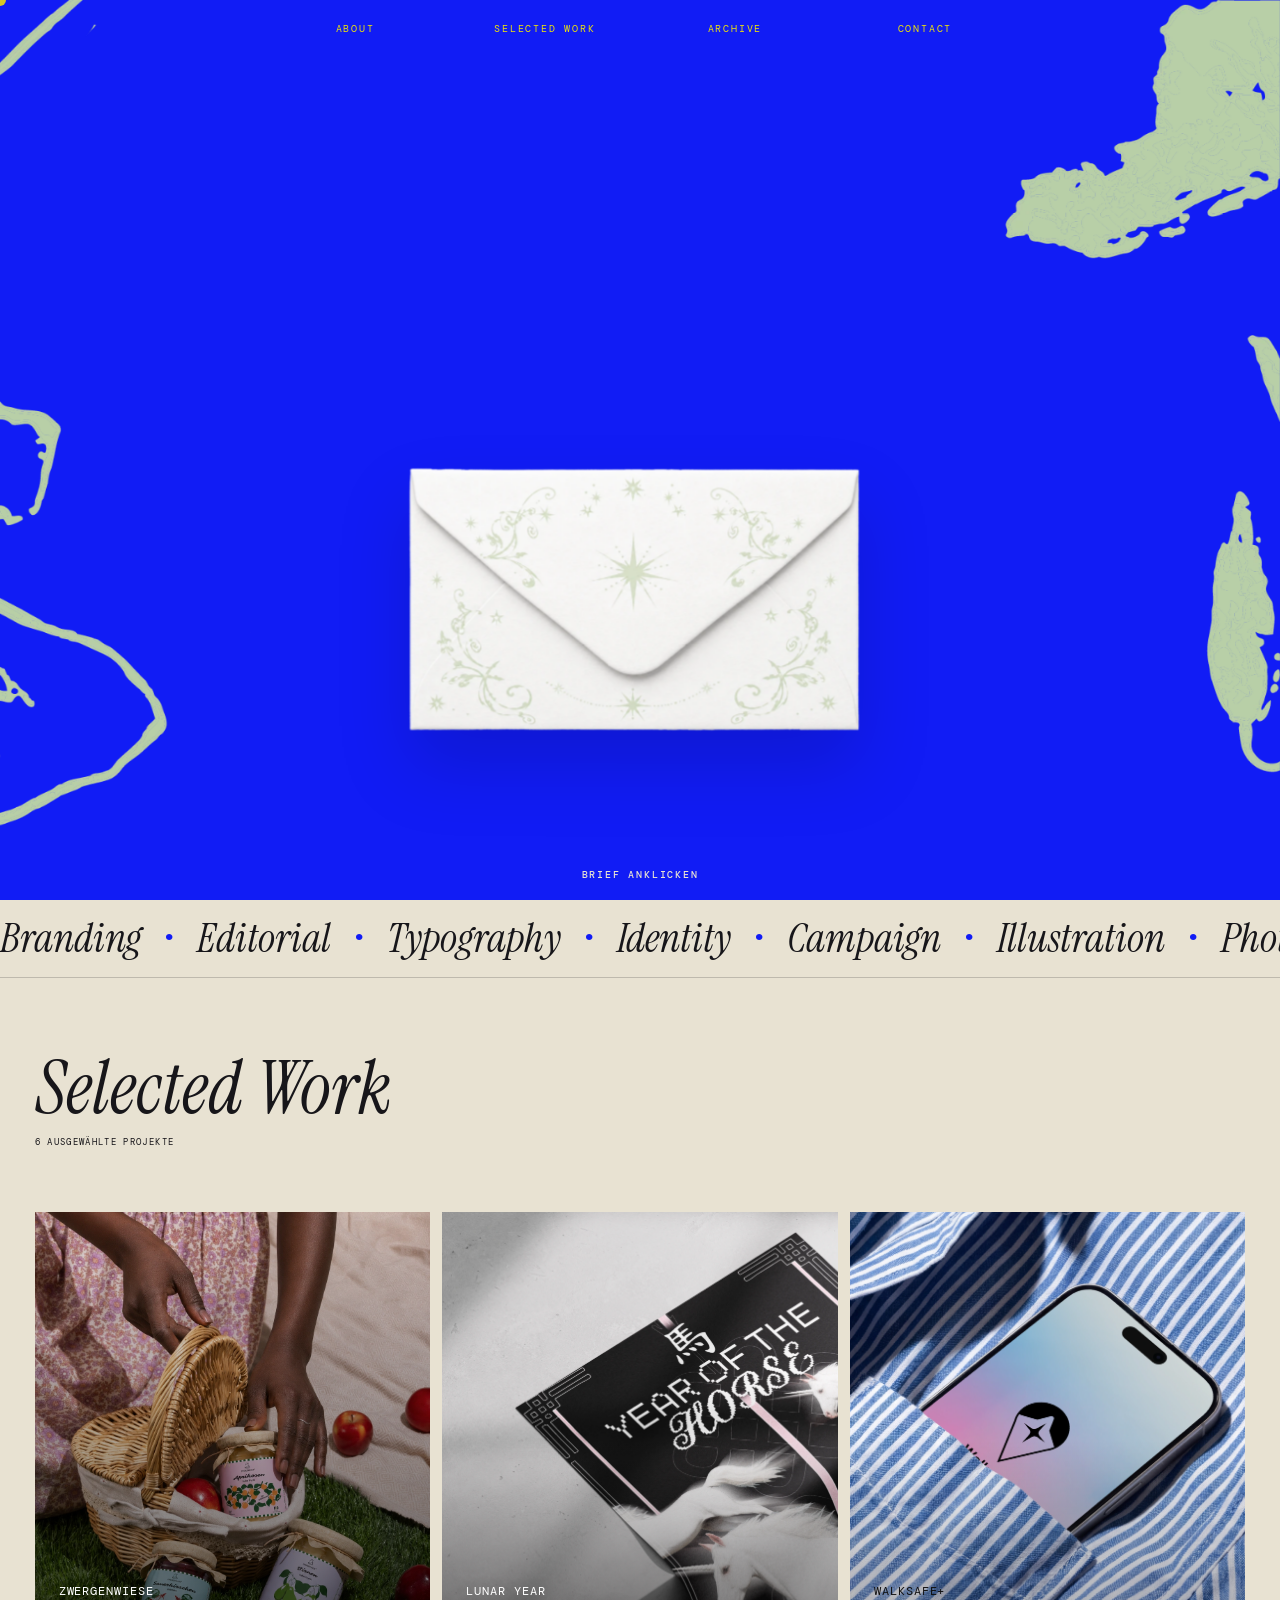
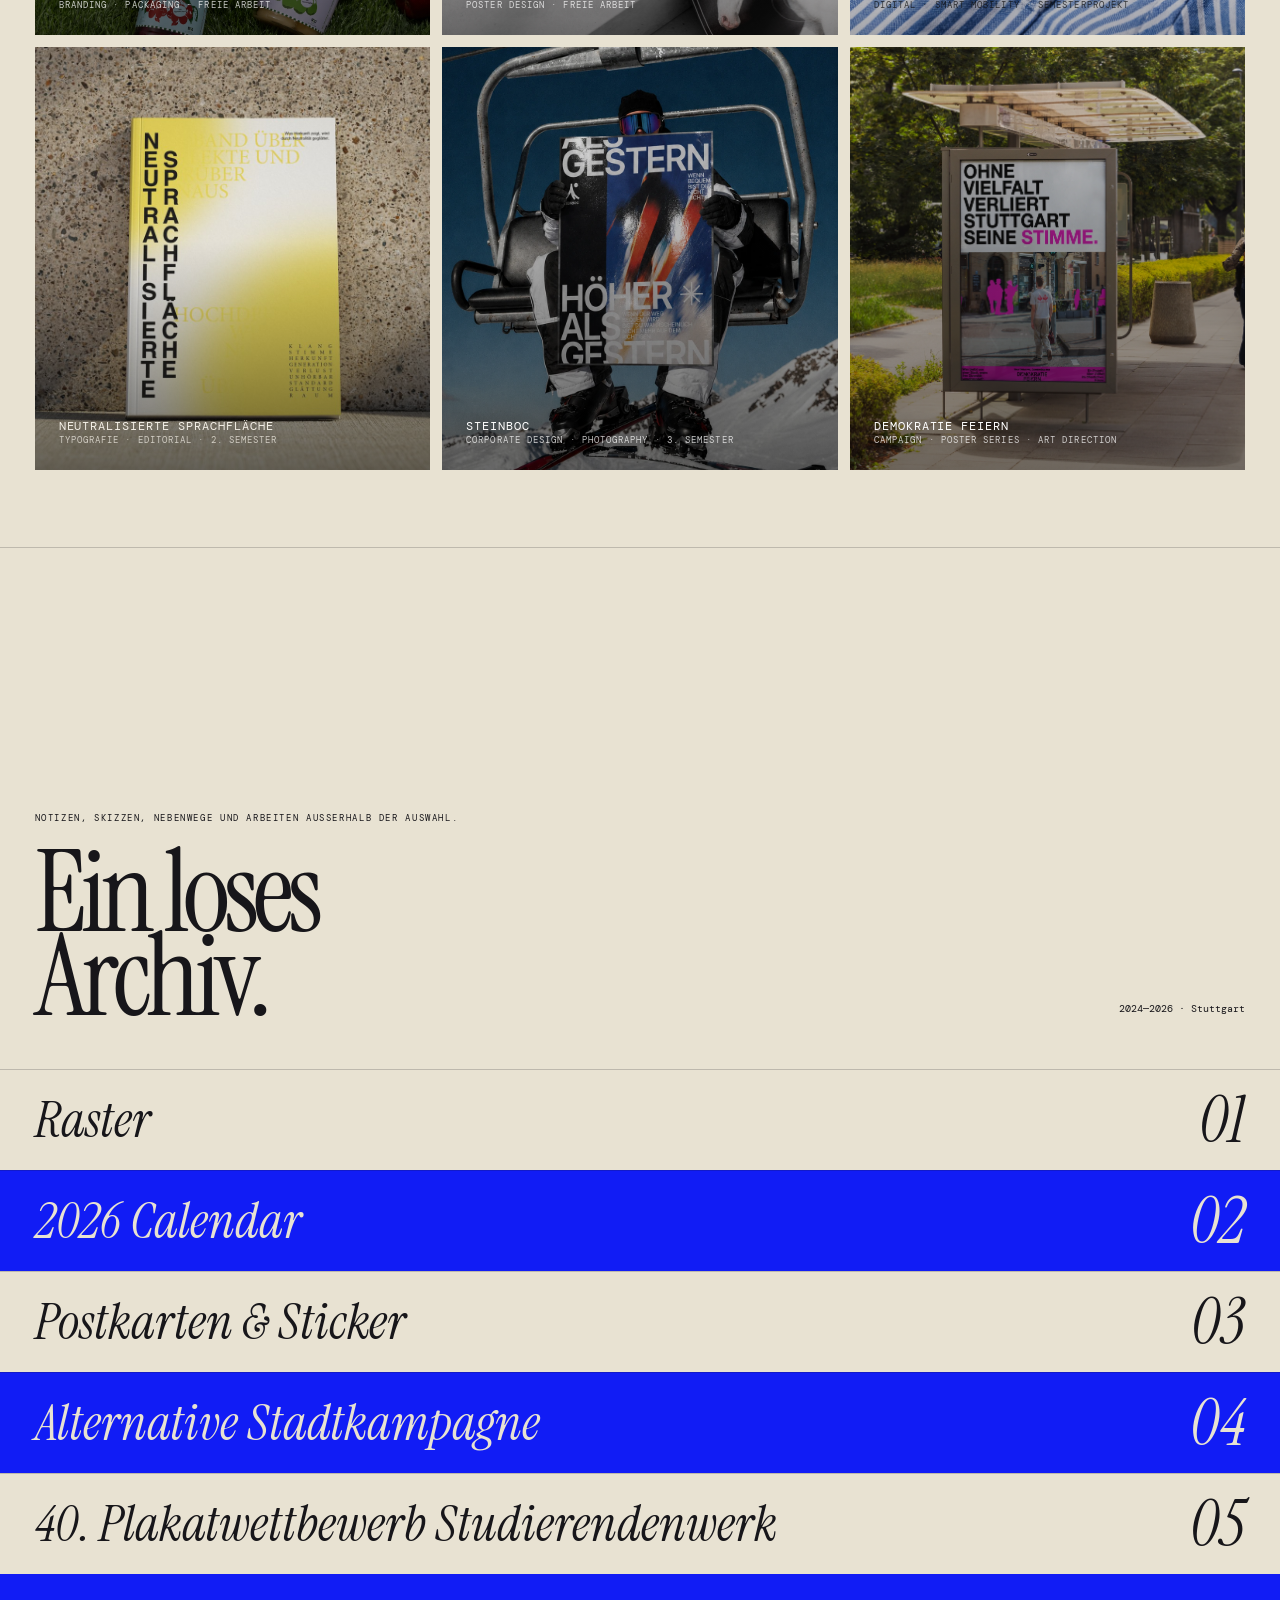
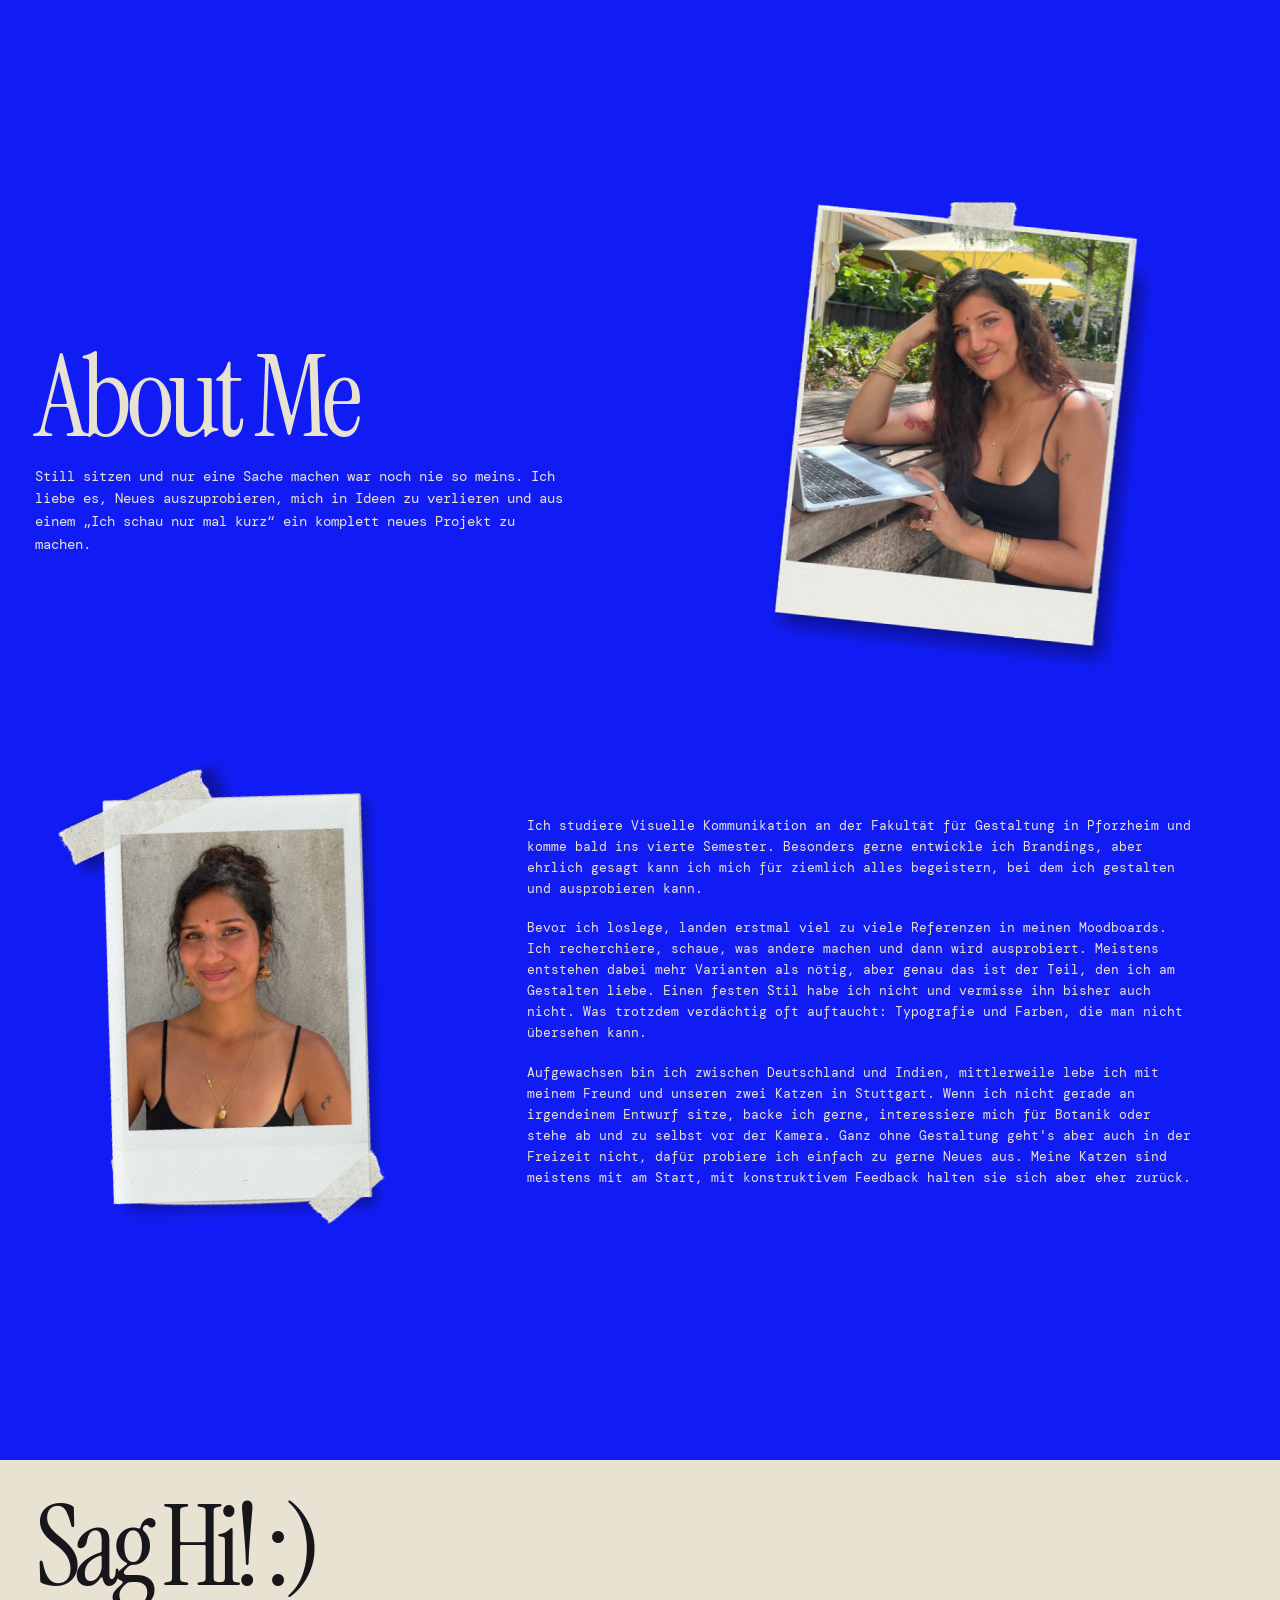
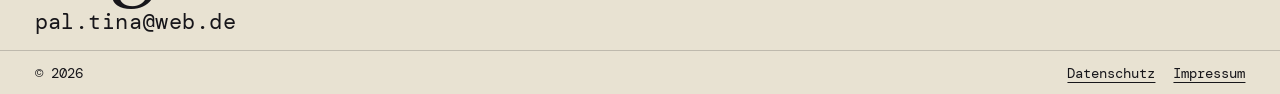
==== index.html @ fc495f3a "Fix mobile hero layout" ====
<!DOCTYPE html>
<html lang="de">
<head>
  <meta charset="utf-8" />
  <meta name="viewport" content="width=device-width, initial-scale=1" />
  <title>Tanvi Tanvi Pal — Portfolio</title>
  <meta name="description" content="Portfolio von Tanvi Tanvi Pal — Visuelle Kommunikation, Branding, Illustration und Fotografie." />
  <link rel="preconnect" href="https://fonts.googleapis.com" />
  <link rel="preconnect" href="https://fonts.gstatic.com" crossorigin />
  <link href="https://fonts.googleapis.com/css2?family=DM+Mono:wght@300;400;500&family=Instrument+Serif:ital@0;1&display=swap" rel="stylesheet" />
  <link rel="stylesheet" href="styles.css?v=mobile-hero-correction-20260820" />
</head>
<body>
  <div class="cursor-dot" aria-hidden="true"></div>

  <header class="site-header">
    <nav aria-label="Hauptnavigation">
      <a href="#about">About</a>
      <a href="#selected">Selected Work</a>
      <a href="#archive">Archive</a>
      <a href="#contact">Contact</a>
    </nav>
  </header>

  <main id="top">
    <section class="hero blue-section envelope-hero">

      <img
        class="hero-flower-frame"
        src="assets/flowers/flower-frame.webp"
        alt=""
        aria-hidden="true"
        draggable="false"
      />

      <button
        class="mail-scene"
        id="mailScene"
        type="button"
        aria-label="Brief öffnen"
        aria-expanded="false"
      >
        <span class="mail-object">
          <span class="closed-state" aria-hidden="true">
            <img
              class="mail-closed"
              src="assets/envelope/frame-01-closed.webp"
              alt=""
              draggable="false"
            />
          </span>

          <span class="open-state">
            <img
              class="mail-open-back"
              src="assets/envelope/frame-02-open-flap.webp"
              alt=""
              aria-hidden="true"
              draggable="false"
            />
            <img
              class="mail-letter"
              src="assets/envelope/frame-04-letter.webp"
              alt="Zettel mit Foto und handgeschriebenem Text: Hi! Ich bin Tina"
              draggable="false"
            />
            <img
              class="mail-open-front"
              src="assets/envelope/frame-03-open-pocket.webp"
              alt=""
              aria-hidden="true"
              draggable="false"
            />
          </span>
        </span>
      </button>

      <div class="hero-reveal" id="heroReveal" aria-hidden="true">
        <p class="hero-description">
          Kommunikationsdesignerin mit einer Schwäche für gute Ideen und schlechte Wortspiele. Zuhause in Branding, digitalen Projekten und allem dazwischen.
        </p>
        <p class="hero-scroll">Scroll down</p>
      </div>

      <p class="envelope-hint" id="envelopeHint">Brief anklicken</p>
    </section>

    <section class="discipline-strip beige-section" aria-label="Disziplinen">
      <div class="marquee">
        <div class="marquee-track">
          <div class="marquee-group" aria-hidden="false">
            <span>Branding</span><i>•</i><span>Editorial</span><i>•</i><span>Typography</span><i>•</i><span>Identity</span><i>•</i><span>Campaign</span><i>•</i><span>Illustration</span><i>•</i><span>Photography</span><i>•</i><span>Print</span><i>•</i><span>Visual Communication</span><i>•</i>
          </div>
          <div class="marquee-group" aria-hidden="true">
            <span>Branding</span><i>•</i><span>Editorial</span><i>•</i><span>Typography</span><i>•</i><span>Identity</span><i>•</i><span>Campaign</span><i>•</i><span>Illustration</span><i>•</i><span>Photography</span><i>•</i><span>Print</span><i>•</i><span>Visual Communication</span><i>•</i>
          </div>
        </div>
      </div>
    </section>

    <section id="selected" class="selected-grid beige-section section-pad">
      <div class="section-heading-row">
        <h2>Selected Work</h2>
        <span>6 ausgewählte Projekte</span>
      </div>

      <div class="work-cards">
        <article class="work-card work-card-image zwergenwiese-card" data-project="Zwergenwiese" data-project-id="zwergenwiese" data-category="branding" tabindex="0" role="button" aria-label="Projekt Zwergenwiese öffnen">
          <img src="assets/projects/zwergenwiese/picnic.webp" alt="Zwergenwiese Gläser beim Picknick" />
          <span class="work-card-overlay" aria-hidden="true"></span>
          <span class="card-no">01</span><span class="card-name">Zwergenwiese</span><span class="card-type">Branding · Packaging · Freie Arbeit</span>
        </article>
        <article class="work-card work-card-image lunar-card" data-project="Lunar Year" data-project-id="lunar-year" data-category="editorial" tabindex="0" role="button" aria-label="Projekt Lunar Year öffnen">
          <img src="assets/projects/lunar-year/hero-horse-mockup.webp" alt="Schräg liegendes Year of the Horse Poster auf Beton" />
          <span class="work-card-overlay" aria-hidden="true"></span>
          <span class="card-no">02</span><span class="card-name">Lunar Year</span><span class="card-type">Poster Design · Freie Arbeit</span>
        </article>
        <article class="work-card work-card-image walksafe-card" data-project="Walksafe+" data-project-id="walksafe" data-category="digital" tabindex="0" role="button" aria-label="Projekt Walksafe+ öffnen">
          <img src="assets/projects/walksafe/hero-pocket.webp" alt="Walksafe+ App Mockup" />
          <span class="work-card-overlay" aria-hidden="true"></span>
          <span class="card-no">03</span><span class="card-name">Walksafe+</span><span class="card-type">Digital · Smart Mobility · Semesterprojekt</span>
        </article>
        <article class="work-card work-card-image neutral-card" data-project="Neutralisierte Sprachfläche" data-project-id="neutral-sprache" data-category="editorial" tabindex="0" role="button" aria-label="Projekt Neutralisierte Sprachfläche öffnen">
          <img src="assets/projects/neutral-sprache/cover-card.jpg" alt="Buchcover Neutralisierte Sprachfläche auf Beton" />
          <span class="work-card-overlay" aria-hidden="true"></span>
          <span class="card-no">04</span><span class="card-name">Neutralisierte Sprachfläche</span><span class="card-type">Typografie · Editorial · 2. Semester</span>
        </article>
        <article class="work-card work-card-image steinboc-card" data-project="Steinboc" data-project-id="steinboc" data-category="branding" tabindex="0" role="button" aria-label="Projekt Steinboc öffnen">
          <img src="assets/projects/steinboc/hero.webp" alt="Steinboc Poster-Mockup auf einem Skilift" />
          <span class="work-card-overlay" aria-hidden="true"></span>
          <span class="card-no">05</span><span class="card-name">Steinboc</span><span class="card-type">Corporate Design · Photography · 3. Semester</span>
        </article>
        <article class="work-card work-card-image democracy-card" data-project="Demokratie feiern" data-project-id="demokratie-feiern" data-category="campaign" tabindex="0" role="button" aria-label="Projekt Demokratie feiern öffnen">
          <img src="assets/projects/demokratie-feiern/card-preview.webp" alt="City-Light-Plakat der Demokratie-feiern-Kampagne in Stuttgart" />
          <span class="work-card-overlay" aria-hidden="true"></span>
          <span class="card-no">06</span><span class="card-name">Demokratie feiern</span><span class="card-type">Campaign · Poster Series · Art Direction</span>
        </article>
      </div>
    </section>

    <section id="archive" class="selected-list beige-section" aria-label="Archiv">
      <div class="selected-intro section-pad">
        <div>
          <p class="eyebrow">Notizen, Skizzen, Nebenwege und Arbeiten außerhalb der Auswahl.</p>
          <h2>Ein loses<br />Archiv.</h2>
        </div>
        <div class="selected-meta">2024—2026 · Stuttgart</div>
      </div>
      <div class="project-row raster-row" data-index="01" data-project="Raster" data-project-id="raster" tabindex="0" role="button" aria-label="Projekt Raster öffnen"><div class="project-title">Raster</div><div class="project-index">01</div></div>
      <div class="project-row calendar-row inverted" data-index="02" data-project="2026 Calendar" data-project-id="calendar" tabindex="0" role="button" aria-label="Projekt 2026 Calendar öffnen"><div class="project-title">2026 Calendar</div><div class="project-index">02</div></div>
      <div class="project-row" data-index="03" data-project="Postkarten &amp; Sticker" data-project-id="postkarten-sticker" tabindex="0" role="button" aria-label="Projekt Postkarten und Sticker öffnen"><div class="project-title">Postkarten &amp; Sticker</div><div class="project-index">03</div></div>
      <div class="project-row inverted" data-index="04" data-project="Alternative Stadtkampagne" data-project-id="stadt-kampagne" tabindex="0" role="button" aria-label="Projekt Alternative Stadtkampagne öffnen"><div class="project-title">Alternative Stadtkampagne</div><div class="project-index">04</div></div>
      <div class="project-row" data-index="05" data-project="40. Plakatwettbewerb Studierendenwerk" data-project-id="studierendenwerk" tabindex="0" role="button" aria-label="Projekt 40. Plakatwettbewerb Studierendenwerk öffnen"><div class="project-title">40. Plakatwettbewerb Studierendenwerk</div><div class="project-index">05</div></div>
    </section>

    <section id="about" class="about about-snapshot blue-section">
      <div class="about-snapshot-grid section-pad">
        <div class="about-heading-copy">
          <h2>About Me</h2>
          <p class="about-intro-text">Still sitzen und nur eine Sache machen war noch nie so meins. Ich liebe es, Neues auszuprobieren, mich in Ideen zu verlieren und aus einem „Ich schau nur mal kurz“ ein komplett neues Projekt zu machen.</p>
        </div>
        <figure class="about-photo about-photo-top"><img src="assets/about/foto.webp" alt="Tanvi sitzt mit Laptop an einem Tisch" /></figure>
        <figure class="about-photo about-photo-bottom"><img src="assets/about/about-polaroid-standing.webp" alt="Polaroid-Portrait von Tanvi" /></figure>
        <div class="about-bio">
          <p>Ich studiere Visuelle Kommunikation an der Fakultät für Gestaltung in Pforzheim und komme bald ins vierte Semester. Besonders gerne entwickle ich Brandings, aber ehrlich gesagt kann ich mich für ziemlich alles begeistern, bei dem ich gestalten und ausprobieren kann.</p>
          <p>Bevor ich loslege, landen erstmal viel zu viele Referenzen in meinen Moodboards. Ich recherchiere, schaue, was andere machen und dann wird ausprobiert. Meistens entstehen dabei mehr Varianten als nötig, aber genau das ist der Teil, den ich am Gestalten liebe. Einen festen Stil habe ich nicht und vermisse ihn bisher auch nicht. Was trotzdem verdächtig oft auftaucht: Typografie und Farben, die man nicht übersehen kann.</p>
          <p>Aufgewachsen bin ich zwischen Deutschland und Indien, mittlerweile lebe ich mit meinem Freund und unseren zwei Katzen in Stuttgart. Wenn ich nicht gerade an irgendeinem Entwurf sitze, backe ich gerne, interessiere mich für Botanik oder stehe ab und zu selbst vor der Kamera. Ganz ohne Gestaltung geht's aber auch in der Freizeit nicht, dafür probiere ich einfach zu gerne Neues aus. Meine Katzen sind meistens mit am Start, mit konstruktivem Feedback halten sie sich aber eher zurück.</p>
        </div>
      </div>
    </section>

    <section id="contact" class="contact beige-section">
      <div class="contact-card section-pad" style="min-height:0;padding-top:0;padding-bottom:0;grid-template-columns:1fr;gap:0;">
        <div class="contact-copy">
          <h2>Sag Hi! :)</h2>
          <a href="mailto:pal.tina@web.de">pal.tina@web.de</a>
        </div>
      </div>
      <footer class="contact-footer beige-section">
        <div>© 2026</div>
        <nav aria-label="Rechtliche Links">
          <a href="datenschutz.html">Datenschutz</a>
          <a href="impressum.html">Impressum</a>
        </nav>
      </footer>
    </section>
  </main>

  <div class="project-modal" aria-hidden="true" role="dialog" style="visibility:hidden" aria-modal="true" aria-labelledby="modal-title">
    <button class="modal-close" aria-label="Projekt schließen">×</button>
    <div class="modal-inner project-placeholder" data-project-view="placeholder">
      <p class="eyebrow">Selected Project</p>
      <h2 id="modal-title">Projekt</h2>
      <p>Diese Projektansicht wird nach und nach ergänzt.</p>
      <div class="modal-image-grid"><div></div><div></div><div></div></div>
    </div>

    <article class="case-study ws-case" data-project-view="walksafe" hidden>
      <header class="ws-hero">
        <div class="ws-hero-copy">
          <p class="ws-kicker">DIGITALE MEDIEN · SMART MOBILITY · SEMESTERPROJEKT</p>
          <h2>Nicht einfach nach Hause.<br><em>Sondern mit einem besseren Gefühl.</em></h2>
          <p class="ws-summary">Walksafe+ denkt Navigation nicht als Wettlauf von A nach B. Die App sucht den Weg, der sich nachts besser anfühlt – mit mehr Licht, mehr Leben und weniger Alleinsein.</p>
        </div>
        <figure class="ws-hero-visual"><img src="assets/projects/walksafe/hero-pocket.webp" alt="Walksafe+ auf einem Smartphone in einer gestreiften Hemdtasche" /></figure>
      </header>

      <section class="ws-problem ws-pad">
        <p class="ws-section-no">01 — AUSGANGSLAGE</p>
        <div class="ws-two-col">
          <h3>Der Heimweg ist Teil der Mobilität.<br><em>Das Gefühl dabei auch.</em></h3>
          <div class="ws-copy"><p>Nachts unterwegs zu sein kann schnell von „bin gleich da“ zu „hoffentlich passiert nichts“ kippen. Nicht jede Person kann abgeholt werden, Taxis sind teuer oder fühlen sich selbst nicht immer sicher an – und im Ernstfall ist man oft erstmal auf sich gestellt.</p><p>Für die Semesteraufgabe wollte ich deshalb keine weitere App bauen, die nur Minuten spart. Mich hat interessiert, wie Smart Mobility reagieren kann, wenn das eigentliche Problem nicht die Strecke ist, sondern das Gefühl auf dem Weg.</p></div>
        </div>
      </section>

      <section class="ws-solution ws-pad">
        <p class="ws-section-no">02 — DIE IDEE</p>
        <div class="ws-solution-head">
          <h3>Nicht kürzer.<br><em>Sondern sicherer gedacht.</em></h3>
          <p>Walksafe+ priorisiert Faktoren, die einen Weg angenehmer und übersichtlicher machen: gute Beleuchtung, belebte Straßen, offene öffentliche Bereiche und möglichst wenig abgelegene Passagen. Die App verspricht keine absolute Sicherheit – sie gibt mehr Orientierung, Begleitung und Kontrolle.</p>
        </div>
        <div class="ws-factor-row" aria-label="Sicherheitsfaktoren">
          <span>GOOD LIGHT</span><span>BUSY STREETS</span><span>OPEN SPACES</span><span>LESS ISOLATION</span>
        </div>
      </section>

      <section class="ws-features ws-pad">
        <p class="ws-section-no">03 — SYSTEM</p>
        <div class="ws-features-head"><h3>Vier Funktionen.<br><em>Ein bisschen weniger Alleinsein.</em></h3><p>Navigation ist nur ein Teil davon. Walksafe+ verbindet Community-Wissen, direkte Unterstützung, Live-Funktionen und eine sichere Fahralternative zu einem System.</p></div>
        <div class="ws-feature-grid">
          <article><span>01</span><h4>Community Map</h4><p>Orte werden von Nutzer:innen als sicher oder unsicher markiert – zum Beispiel gut beleuchtet, angenehm belebt oder leer. So wächst eine Karte aus echten Erfahrungen statt nur aus Straßendaten.</p></article>
          <article><span>02</span><h4>Live Support</h4><p>Wenn sich ein Weg plötzlich falsch anfühlt, ist jemand da. Ein direkter Chat bietet Begleitung und kann bei Bedarf an passende Hilfsstellen weiterleiten.</p></article>
          <article><span>03</span><h4>Live Tracking + Notfall</h4><p>Der Standort lässt sich mit vertrauten Kontakten teilen. Über den Notfall-Button werden hinterlegte Personen schnell informiert, ohne erst lange suchen zu müssen.</p></article>
          <article><span>04</span><h4>RideSafe</h4><p>Wenn Gehen keine gute Option ist, bietet RideSafe eine Alternative mit verifizierten Fahrerinnen, transparenten Profilen und Background-Checks – gedacht für Frauen, trans und non-binäre Personen.</p></article>
        </div>
      </section>

      <section class="ws-identity ws-pad">
        <p class="ws-section-no">04 — VISUAL SYSTEM</p>
        <div class="ws-identity-grid">
          <div class="ws-identity-copy">
            <h3>Sicherheit muss nicht<br><em>nach Warnschild aussehen.</em></h3>
            <p>Die visuelle Sprache bleibt bewusst weich, freundlich und nahbar. Das Pin-Symbol verbindet Navigation mit einem kleinen Lichtmoment – und die Figuren geben der App Charakter, ohne das Thema ins Niedliche wegzudrücken.</p>
          </div>
          <div class="ws-mascot-stage" aria-label="Walksafe+ visuelles System">
            <img class="ws-identity-combo" src="assets/projects/walksafe/identity-combo.webp" alt="Walksafe+ App Icon und illustrierte Figur" />
          </div>
        </div>
      </section>

      <section class="ws-prototype">
        <div class="ws-prototype-copy">
          <p class="ws-section-no">05 — PROTOTYPE</p>
          <h3>Einfach rein.<br><em>Einfach zurechtfinden.</em></h3>
          <p>Walksafe+ ist als durchgängige Anwendung gedacht – nicht als lose Sammlung von Screens. Ein kurzes Quiz führt entspannt in die App ein, danach bleiben Navigation, Community Map, Support und Sicherheitsfunktionen bewusst leicht verständlich. Die Gestaltung ist freundlich, klar und unkompliziert, damit man sich gerade dann schnell zurechtfindet, wenn man nicht lange überlegen möchte.</p>
        </div>
        <figure class="ws-phone"><img class="ws-phone-cover" src="assets/projects/walksafe/app-dummy-poster.webp" alt="" aria-hidden="true"><video id="walksafePrototype" autoplay muted loop playsinline preload="auto" aria-label="Walksafe+ Anwendung in Benutzung"><source src="assets/projects/walksafe/app-dummy.mp4" type="video/mp4"></video></figure>
      </section>

      <section class="ws-poster ws-pad">
        <p class="ws-section-no">06 — POSTER</p>
        <div class="ws-poster-grid">
          <div class="ws-poster-copy"><h3>Feel Safe.<br><em>Wherever You Go.</em></h3><p>Das Poster bringt App, Funktionen und Haltung auf eine Fläche. Der weiche Farbverlauf bleibt freundlich, während die schwarze Typografie sehr direkt sagt, worum es geht: nicht um Angst – sondern darum, sich unterwegs besser begleitet zu fühlen.</p></div>
          <figure><img src="assets/projects/walksafe/poster.webp" alt="Walksafe+ Kampagnenposter mit App-Mockups und Funktionen" /></figure>
        </div>
      </section>

      <section class="ws-film ws-pad">
        <div class="ws-film-head"><p class="ws-section-no">07 — MOTION</p><h3>Aus Interface<br><em>wird Haltung.</em></h3><p>Der Werbefilm zieht die Idee aus dem Screen heraus und zeigt Walksafe+ als Gesamtprojekt: Navigation, visuelle Sprache und das Gefühl, unterwegs nicht ganz allein zu sein.</p></div>
        <div class="ws-video-frame"><video controls playsinline preload="metadata" poster="assets/projects/walksafe/poster.webp"><source src="assets/projects/walksafe/campaign-film.mp4" type="video/mp4">Dein Browser unterstützt dieses Video nicht.</video></div>
      </section>

    </article>

    <article class="case-study calendar-case" data-project-view="calendar" hidden>
      <header class="calendar-hero">
        <div class="calendar-hero-copy">
          <p class="calendar-kicker">POSTER DESIGN · TYPOGRAPHY · 2026</p>
          <h2>Ein Jahr in<br><em>seiner Handschrift.</em></h2>
          <p class="calendar-summary">Ein Kalenderposter für 2026, aufgebaut aus Farbe, Raster und einer ganz persönlichen Schrift: Die Monatsnamen und Zahlen basieren auf der Handschrift meines Bruders.</p>
        </div>
        <figure class="calendar-hero-image"><img src="assets/projects/calendar/calendar-hero.webp" alt="Kalenderposter 2026 gerahmt an einer Wand" /></figure>
      </header>

      <section class="calendar-poster-section calendar-pad">
        <p class="calendar-section-no">01 — DAS POSTER</p>
        <div class="calendar-poster-grid">
          <div class="calendar-copy">
            <h3>Zwölf Monate.<br>Eine Handschrift.</h3>
            <p>Die handgeschriebenen Monatsnamen und Ziffern bilden den ruhigen Gegenpol zur lauten, farbigen Bildwelt. Statt einer perfekten Display-Schrift bleibt die Typografie direkt, unregelmäßig und persönlich.</p>
          </div>
          <figure><img src="assets/projects/calendar/calendar-poster.webp" alt="Finales Kalenderposter 2026" /></figure>
        </div>
      </section>

      <section class="calendar-origin">
        <div class="calendar-origin-copy">
          <p class="calendar-section-no">02 — URSPRUNG</p>
          <h3>Von ihm geschrieben.<br><em>Von mir weitergedacht.</em></h3>
          <p>Die Schrift sollte nicht einfach nur handgemacht aussehen – sie sollte wirklich von jemandem kommen, der mir nahesteht. Also habe ich meinen Bruder gebeten, Monate und Zahlen genau so aufzuschreiben, wie er es ganz selbstverständlich tun würde. Aus seinen Zeichen entstand das typografische Material, mit dem ich anschließend weitergearbeitet habe.</p>
        </div>
        <figure class="calendar-origin-image"><img src="assets/projects/calendar/handwriting-transparent.webp" alt="Freigestellte Handschrift mit Monatsnamen und Kalenderzahlen" /></figure>
      </section>

      <section class="calendar-personal calendar-pad">
        <p class="calendar-section-no">03 — GEMEINSAM</p>
        <div class="calendar-personal-grid">
          <h3>Ein kleines Stück<br><em>von uns.</em></h3>
          <div class="calendar-personal-copy">
            <p></p>
            <p class="calendar-personal-closing">Am Ende ist es nicht nur ein Kalender für 2026, sondern ein kleines Stück Alltag, das ein ganzes Jahr an der Wand bleibt.</p>
          </div>
        </div>
      </section>
    </article>

    <article class="case-study raster-case" data-project-view="raster" hidden>
      <header class="raster-hero">
        <div class="raster-hero-copy">
          <p class="raster-kicker">GRAFIK · RASTER · 1. SEMESTER</p>
          <h2>Raster aus Erinnerung.<br><em>Form aus Herkunft.</em></h2>
          <p class="raster-summary">Im Kurs Grafik entstand ein Raster für meine Partnerin. Weil ihre russische Kultur für sie viel bedeutet, wurde traditionelle Stickerei zum Ausgangspunkt: klare Symmetrie, harte Pixelkanten und Zeichen, die zwischen Ornament, Erinnerung und System stehen.</p>
        </div>
        <figure class="raster-hero-image"><img src="assets/projects/raster/hero-poster-mockup.webp" alt="Zwei Rasterposter als Mockup auf blauem Stoff" /></figure>
      </header>

      <section class="raster-origin raster-pad">
        <div class="raster-origin-grid">
          <div>
            <p class="raster-section-no">01 — AUSGANGSPUNKT</p>
            <h3>Aus Stickerei<br><em>wird Struktur.</em></h3>
            <p>Das Motiv wurde nicht einfach abgezeichnet, sondern in Bausteine übersetzt. Erst ein leeres Raster, dann die Konstruktion darin, dann das Zeichen selbst: So wird sichtbar, wie aus kultureller Referenz ein grafisches System entsteht.</p>
          </div>
          <figure><img src="assets/projects/raster/leeresraster.webp" alt="Leeres Rasterfeld als Konstruktionsgrundlage" /></figure>
          <figure><img src="assets/projects/raster/rasterleer.webp" alt="Konstruktionsraster mit eingezeichnetem Ornament" /></figure>
          <figure><img src="assets/projects/raster/symbol.webp" alt="Einzelnes schwarzes Symbol als Grundlage des Rasters" /></figure>
        </div>
      </section>

      <section class="raster-variants raster-pad">
        <p class="raster-section-no light">02 — VARIATIONEN</p>
        <div class="raster-title-row">
          <h3>Spiegeln.<br><em>Zerlegen. Neu setzen.</em></h3>
          <p>Danach durfte das Raster arbeiten: wiederholt, gespiegelt, geteilt und neu zusammengesetzt. Manche Varianten wirken streng und ruhig, andere fast wie ein digitales Textil. Das Ornament bleibt erkennbar, beginnt aber, sich wie eine eigene visuelle Sprache zu verhalten.</p>
        </div>
        <figure class="raster-variant-strip"><img src="assets/projects/raster/variationen-pngs.webp" alt="Übersicht verschiedener Rastervariationen und Konstruktionsstufen" /></figure>
      </section>

      <section class="raster-posters raster-pad">
        <p class="raster-section-no">03 — POSTER</p>
        <div class="raster-poster-head">
          <h3>Vom Muster<br><em>zur Fläche.</em></h3>
          <p>Die Poster holen das Raster aus der Konstruktion heraus. Farbe, Stoffstruktur und Überlagerung machen die Form körperlicher: nicht nur ein Ornament auf Papier, sondern ein Muster, das sich ausbreitet, flimmert und Druckgrafik mit Erinnerung verbindet.</p>
        </div>
        <div class="raster-poster-grid">
          <figure><img src="assets/projects/raster/poster-mockup-01.webp" alt="Poster-Mockup mit blau-orangefarbenem Rasterornament auf Stoffstruktur" /></figure>
          <figure><img src="assets/projects/raster/poster-mockup-02.webp" alt="Poster-Mockup mit blau-weißem wiederholtem Rasterornament auf Stoffstruktur" /></figure>
        </div>
      </section>
    </article>

    <article class="case-study ps-case" data-project-view="postkarten-sticker" hidden>
      <header class="ps-hero">
        <div class="ps-hero-copy">
          <p class="ps-kicker">ILLUSTRATION · POSTKARTEN · STICKER</p>
          <h2>Postkarten mit Meinung.<br><em>Sticker mit Schnauze.</em></h2>
          <p class="ps-summary">Eine freie Serie aus illustrierten Postkarten und Stickern, entstanden zwischen Skizze, Bauchgefühl und dem dringenden Bedürfnis, kleine Dinge auf Papier zu sagen. Die Motive sind verspielt, frech und manchmal ein bisschen daneben, aber nie zufällig: jede Karte und jeder Sticker macht aus einer Beobachtung ein druckbares Mini-Statement.</p>
        </div>
        <figure class="ps-hero-image"><img src="assets/projects/postkarten-sticker/hero.webp" alt="Sticker an einer Laterne im Stadtraum" /></figure>
      </header>

      <section class="ps-products">
        <div class="ps-products-copy">
          <p class="ps-section-no">01 — WERKSCHAU</p>
          <h3>Gedruckt,<br><em>geklebt, verschickt.</em></h3>
          <p>Die Postkarten und Sticker sind kleine freie Arbeiten und werden auf der Werkschau im Designshop verkauft. Was nach spontaner Illustration aussieht, bleibt trotzdem gestaltet: direkt, verspielt und mit genug Ecken, damit es nicht zu brav wird.</p>
        </div>
        <figure class="ps-product-image"><img src="assets/projects/postkarten-sticker/postkarten-sticker.webp" alt="Montage aus illustrierten Postkarten und Stickern" /></figure>
      </section>
    </article>

    <article class="case-study sb-case" data-project-view="steinboc" hidden>
      <header class="sb-hero">
        <div class="sb-hero-copy">
          <div class="sb-hero-panel">
            <p class="sb-kicker">CORPORATE DESIGN · PHOTOGRAPHY · 3. SEMESTER</p>
            <h2>Steinboc<br><em>fährt nicht<br>brav.</em></h2>
            <p class="sb-summary">Steinboc kommt aus dem Schnee, aber nicht aus der stillen Postkartenwelt. Ich habe die Marke lauter gelesen: jung, direkt und voller Druck. Ein Auftritt für Kälte im Gesicht, Tempo im Körper und den kurzen Moment, in dem Kontrolle zur Nebensache wird.</p>
          </div>
        </div>
        <figure class="sb-hero-image"><img src="assets/projects/steinboc/hero.webp" alt="Steinboc Plakat auf einem Skilift vor Bergkulisse" /></figure>
      </header>

      <section class="sb-attitude sb-pad">
        <div class="sb-attitude-grid">
          <div class="sb-attitude-copy">
            <p class="sb-section-no">01 — HALTUNG</p>
            <h3>Nicht leise.<br><em>Nicht bequem.</em></h3>
            <p>Aus der Idee des Steinbocks entstand ein neues Zeichen mit eigener Haltung. Die Form liest sich wie ein Berg, daneben eine aufgehende oder untergehende Sonne: ein Moment zwischen Start und Ende, zwischen Ruhe und Risiko. Genau dort sitzt Steinboc: nicht romantisch, sondern schnell, roh und bereit für den Sprung.</p>
          </div>
          <figure class="sb-logo-mark"><img src="assets/projects/steinboc/logo-final.webp" alt="Steinboc Logo in Schwarz auf hellem Grund" /></figure>
        </div>
      </section>

      <section class="sb-system sb-pad">
        <div class="sb-system-head">
          <div class="sb-system-title-card">
            <p class="sb-section-no light">02 — SYSTEM</p>
            <h3>Ein Design,<br><em>das Druck macht.</em></h3>
          </div>
          <p class="sb-system-copy">Das System arbeitet mit harten Kontrasten, grellem Blau, Schwarzflächen und Sätzen, die nicht höflich anklopfen. Aus Logo, Typografie, Bildsprache und Kampagne entsteht eine Marke, die auf Papier, Packaging und digitale Anwendungen übertragen werden kann, ohne an Geschwindigkeit zu verlieren.</p>
        </div>
        <figure class="sb-system-collage"><img src="assets/projects/steinboc/system-collage.webp" alt="Steinboc Corporate-Design-System mit Briefkopf, Karten, Umschlag und Stickern" /></figure>
      </section>

      <section class="sb-posters sb-pad">
        <div class="sb-poster-head">
          <p class="sb-section-no">03 — POSTER</p>
          <h3>Ein System,<br><em>das Druck macht.</em></h3>
          <p>Die Poster sind keine ruhigen Flächen. Sie schneiden an, überlagern und ziehen nach vorn. Typografie, Ski-Fotografie und Kampagnensätze werden zu kurzen visuellen Stößen: wie Fahrtwind, nur auf Papier.</p>
        </div>
        <div class="sb-poster-stage">
          <div class="sb-poster-montage sb-fixed-poster-gif" aria-label="Steinboc Poster-Mockups als laufende Montage">
            <figure class="is-active"><img src="assets/projects/steinboc/poster-scene-01.webp" alt="Steinboc Poster-Mockup Bis zur letzten Spur an einer Haltestelle" /></figure>
            <figure><img src="assets/projects/steinboc/poster-scene-02.webp" alt="Steinboc Poster-Mockup Höher als gestern an einer Haltestelle" /></figure>
            <figure><img src="assets/projects/steinboc/poster-scene-03.webp" alt="Steinboc Poster-Mockup Das Ende ist oben an einer Haltestelle" /></figure>
            <figure><img src="assets/projects/steinboc/poster-scene-04.webp" alt="Steinboc Poster-Mockup Weiter als gedacht an einer Haltestelle" /></figure>
          </div>
        </div>
      </section>

      <section class="sb-applications sb-pad">
        <p class="sb-section-no">04 — MOCKUPS</p>
        <div class="sb-application-head">
          <h3>Auf allem,<br><em>was fährt.</em></h3>
          <p>Steinboc soll sich anfühlen wie eine Marke für Leute, die Wintersport nicht nur gemütlich finden. Jung, schnell, ein bisschen überdreht und sehr sichtbar. Die Mockups zeigen, wie sich dieser Ton auf unterschiedliche Anwendungen überträgt, ohne leiser oder glatter zu werden.</p>
        </div>
        <div class="sb-running-showcase" aria-label="Steinboc Mockups und Fotografien als laufende Reihen">
          <div class="sb-running-row">
            <div class="sb-running-track">
              <figure class="tall"><img src="assets/projects/steinboc/archive-mockups/mockup-archive-05.webp" alt="Blauer Steinboc Hoodie" /></figure>
              <figure class="ski"><img src="assets/projects/steinboc/archive-mockups/mockup-archive-28.webp" alt="Steinboc Ski-Designs in Blau und Orange" /></figure>
              <figure class="tall"><img src="assets/projects/steinboc/archive-mockups/mockup-archive-22.webp" alt="Schwarze Steinboc Dose" /></figure>
              <figure class="wide"><img src="assets/projects/steinboc/archive-mockups/mockup-archive-24.webp" alt="Steinboc Fahnen-Mockup" /></figure>
              <figure class="tall"><img src="assets/projects/steinboc/archive-mockups/mockup-archive-06.webp" alt="Oranger Steinboc Hoodie" /></figure>
              <figure class="ski"><img src="assets/projects/steinboc/archive-mockups/mockup-archive-31.webp" alt="Steinboc Ski-Design groß" /></figure>
              <figure class="square"><img src="assets/projects/steinboc/archive-mockups/mockup-archive-08.webp" alt="Steinboc Verpackung in Blau" /></figure>
              <figure class="tall"><img src="assets/projects/steinboc/archive-mockups/mockup-archive-23.webp" alt="Orange Steinboc Dose" /></figure>
              <figure class="tall"><img src="assets/projects/steinboc/archive-mockups/mockup-archive-05.webp" alt="" /></figure>
              <figure class="ski"><img src="assets/projects/steinboc/archive-mockups/mockup-archive-28.webp" alt="" /></figure>
              <figure class="tall"><img src="assets/projects/steinboc/archive-mockups/mockup-archive-22.webp" alt="" /></figure>
              <figure class="wide"><img src="assets/projects/steinboc/archive-mockups/mockup-archive-24.webp" alt="" /></figure>
              <figure class="tall"><img src="assets/projects/steinboc/archive-mockups/mockup-archive-06.webp" alt="" /></figure>
              <figure class="ski"><img src="assets/projects/steinboc/archive-mockups/mockup-archive-31.webp" alt="" /></figure>
              <figure class="square"><img src="assets/projects/steinboc/archive-mockups/mockup-archive-08.webp" alt="" /></figure>
              <figure class="tall"><img src="assets/projects/steinboc/archive-mockups/mockup-archive-23.webp" alt="" /></figure>
            </div>
          </div>
          <div class="sb-running-row reverse">
            <div class="sb-running-track">
              <figure class="tall"><img src="assets/projects/steinboc/archive-mockups/mockup-archive-33.webp" alt="Blaue Steinboc Dose" /></figure>
              <figure class="ski"><img src="assets/projects/steinboc/archive-mockups/mockup-archive-26.webp" alt="Steinboc Ski-Reihe Schwarz Blau" /></figure>
              <figure class="wide"><img src="assets/projects/steinboc/archive-mockups/mockup-archive-34.webp" alt="Steinboc Truck-Mockup" /></figure>
              <figure class="tall"><img src="assets/projects/steinboc/archive-mockups/mockup-archive-06.webp" alt="Oranger Steinboc Hoodie" /></figure>
              <figure class="ski"><img src="assets/projects/steinboc/archive-mockups/mockup-archive-30.webp" alt="Steinboc Ski-Reihe Orange Schwarz" /></figure>
              <figure class="square"><img src="assets/projects/steinboc/archive-mockups/mockup-archive-08.webp" alt="Steinboc Packaging-Mockup" /></figure>
              <figure class="ski"><img src="assets/projects/steinboc/archive-mockups/mockup-archive-27.webp" alt="Steinboc Ski-Reihe Blau Weiß" /></figure>
              <figure class="tall"><img src="assets/projects/steinboc/archive-mockups/mockup-archive-22.webp" alt="Schwarze Steinboc Dose" /></figure>
              <figure class="tall"><img src="assets/projects/steinboc/archive-mockups/mockup-archive-25.webp" alt="Steinboc Ski im Schnee" /></figure>
              <figure class="ski"><img src="assets/projects/steinboc/archive-mockups/mockup-archive-32.webp" alt="Steinboc Ski-Reihe als Kampagnenmotiv" /></figure>
              <figure class="tall"><img src="assets/projects/steinboc/archive-mockups/mockup-archive-33.webp" alt="" /></figure>
              <figure class="ski"><img src="assets/projects/steinboc/archive-mockups/mockup-archive-26.webp" alt="" /></figure>
              <figure class="wide"><img src="assets/projects/steinboc/archive-mockups/mockup-archive-34.webp" alt="" /></figure>
              <figure class="tall"><img src="assets/projects/steinboc/archive-mockups/mockup-archive-06.webp" alt="" /></figure>
              <figure class="ski"><img src="assets/projects/steinboc/archive-mockups/mockup-archive-30.webp" alt="" /></figure>
              <figure class="square"><img src="assets/projects/steinboc/archive-mockups/mockup-archive-08.webp" alt="" /></figure>
              <figure class="ski"><img src="assets/projects/steinboc/archive-mockups/mockup-archive-27.webp" alt="" /></figure>
              <figure class="tall"><img src="assets/projects/steinboc/archive-mockups/mockup-archive-22.webp" alt="" /></figure>
              <figure class="tall"><img src="assets/projects/steinboc/archive-mockups/mockup-archive-25.webp" alt="" /></figure>
              <figure class="ski"><img src="assets/projects/steinboc/archive-mockups/mockup-archive-32.webp" alt="" /></figure>
            </div>
          </div>
          <div class="sb-photo-runner">
            <div class="sb-running-row photos">
              <div class="sb-running-track">
                <figure><img src="assets/projects/steinboc/archive-mockups/mockup-archive-03.webp" alt="Steinboc Nahaufnahme mit Skibrille" /></figure>
                <figure class="wide"><img src="assets/projects/steinboc/archive-mockups/mockup-archive-09.webp" alt="Steinboc Gruppenfoto im Schnee" /></figure>
                <figure><img src="assets/projects/steinboc/archive-mockups/mockup-archive-01.webp" alt="Steinboc Fotografie mit schwarzer Figur" /></figure>
                <figure><img src="assets/projects/steinboc/archive-mockups/mockup-archive-14.webp" alt="Steinboc Skifotografie mit schwarzer Jacke" /></figure>
                <figure><img src="assets/projects/steinboc/archive-mockups/mockup-archive-07.webp" alt="Steinboc Fotografie mit Skibrille und offenem Mund" /></figure>
                <figure class="wide"><img src="assets/projects/steinboc/archive-mockups/mockup-archive-10.webp" alt="Steinboc Bergfoto mit Snowboarder" /></figure>
                <figure><img src="assets/projects/steinboc/archive-mockups/mockup-archive-18.webp" alt="Steinboc Fotografie eines Steinbocks" /></figure>
                <figure><img src="assets/projects/steinboc/archive-mockups/mockup-archive-02.webp" alt="" /></figure>
                <figure><img src="assets/projects/steinboc/archive-mockups/mockup-archive-03.webp" alt="" /></figure>
                <figure class="wide"><img src="assets/projects/steinboc/archive-mockups/mockup-archive-09.webp" alt="" /></figure>
                <figure><img src="assets/projects/steinboc/archive-mockups/mockup-archive-01.webp" alt="" /></figure>
                <figure><img src="assets/projects/steinboc/archive-mockups/mockup-archive-14.webp" alt="" /></figure>
                <figure><img src="assets/projects/steinboc/archive-mockups/mockup-archive-07.webp" alt="" /></figure>
                <figure class="wide"><img src="assets/projects/steinboc/archive-mockups/mockup-archive-10.webp" alt="" /></figure>
                <figure><img src="assets/projects/steinboc/archive-mockups/mockup-archive-18.webp" alt="" /></figure>
                <figure><img src="assets/projects/steinboc/archive-mockups/mockup-archive-02.webp" alt="" /></figure>
              </div>
            </div>
            <div class="sb-running-row photos reverse">
              <div class="sb-running-track">
                <figure><img src="assets/projects/steinboc/archive-mockups/mockup-archive-20.webp" alt="Steinboc Skibrillen-Nahaufnahme" /></figure>
                <figure><img src="assets/projects/steinboc/archive-mockups/mockup-archive-13.webp" alt="Steinboc Skifotografie in Blau und Orange" /></figure>
                <figure class="wide"><img src="assets/projects/steinboc/archive-mockups/mockup-archive-11.webp" alt="Steinboc Fotografie am Berg mit Sofa" /></figure>
                <figure><img src="assets/projects/steinboc/archive-mockups/mockup-archive-19.webp" alt="Steinboc Bergfotografie Schwarzweiß" /></figure>
                <figure><img src="assets/projects/steinboc/archive-mockups/mockup-archive-15.webp" alt="Steinboc Skifotografie in Bewegung" /></figure>
                <figure><img src="assets/projects/steinboc/archive-mockups/mockup-archive-21.webp" alt="Steinboc Logo im Stein" /></figure>
                <figure><img src="assets/projects/steinboc/archive-mockups/mockup-archive-17.webp" alt="Steinboc Skifahrer auf blauer Fläche" /></figure>
                <figure><img src="assets/projects/steinboc/archive-mockups/mockup-archive-12.webp" alt="" /></figure>
                <figure><img src="assets/projects/steinboc/archive-mockups/mockup-archive-16.webp" alt="Steinboc Snowboard-Bewegung" /></figure>
                <figure><img src="assets/projects/steinboc/archive-mockups/mockup-archive-20.webp" alt="" /></figure>
                <figure><img src="assets/projects/steinboc/archive-mockups/mockup-archive-13.webp" alt="" /></figure>
                <figure class="wide"><img src="assets/projects/steinboc/archive-mockups/mockup-archive-11.webp" alt="" /></figure>
                <figure><img src="assets/projects/steinboc/archive-mockups/mockup-archive-19.webp" alt="" /></figure>
                <figure><img src="assets/projects/steinboc/archive-mockups/mockup-archive-15.webp" alt="" /></figure>
                <figure><img src="assets/projects/steinboc/archive-mockups/mockup-archive-21.webp" alt="" /></figure>
                <figure><img src="assets/projects/steinboc/archive-mockups/mockup-archive-17.webp" alt="" /></figure>
                <figure><img src="assets/projects/steinboc/archive-mockups/mockup-archive-12.webp" alt="" /></figure>
                <figure><img src="assets/projects/steinboc/archive-mockups/mockup-archive-16.webp" alt="" /></figure>
              </div>
            </div>
          </div>
        </div>
      </section>

      <section class="sb-social sb-pad">
        <div class="sb-social-copy">
          <p class="sb-section-no light">05 — DIGITALE ANWENDUNG</p>
          <h3>Digital,<br><em>aber nicht glatt.</em></h3>
          <p>Die digitale Anwendung bleibt freigestellt und leicht. Handy-Mockup, Social-Posts und MacBook-Aufnahme sitzen in einem Abschnitt, damit Website und Social Media als zusammenhängendes System gelesen werden.</p>
        </div>
        <div class="sb-digital-board sb-digital-devices">
          <figure class="sb-video-card sb-digital-laptop">
            <video muted loop playsinline preload="auto" data-play-when-visible="true" aria-label="Steinboc Website-Aufnahme">
              <source src="assets/projects/steinboc/macbook-screen-720.mp4" type="video/mp4" />
            </video>
            <figcaption>Website-Aufnahme</figcaption>
          </figure>
          <figure class="sb-video-card sb-digital-iphone-video">
            <video muted loop playsinline preload="auto" data-play-when-visible="true" aria-label="Steinboc iPhone-Aufnahme">
              <source src="assets/projects/steinboc/iphone-screen-0810.mp4" type="video/mp4" />
            </video>
            <figcaption>Social-Media-Aufnahme</figcaption>
          </figure>
        </div>
      </section>

      <section class="sb-videos sb-pad">
        <div class="sb-video-head">
          <p class="sb-section-no">06 — IMAGEVIDEO</p>
          <h3>Mehr Tempo.<br><em>Mehr Kante.</em></h3>
          <p>Das Imagevideo führt die Haltung in Bewegung weiter: kurze Reize, dunkle Energie, schneller Rhythmus. Steinboc wirkt nicht wie ein ruhiger Wintersportmoment, sondern wie ein Impuls nach vorn.</p>
        </div>
        <figure class="sb-video-card sb-imagevideo">
          <video muted loop playsinline preload="metadata" data-play-when-visible="true" aria-label="Steinboc Imagevideo">
            <source src="assets/projects/steinboc/imagevideo-720.mp4" type="video/mp4" />
          </video>
          <figcaption>Imagevideo</figcaption>
        </figure>
      </section>

    </article>

    <article class="case-study ns-case" data-project-view="neutral-sprache" hidden>
      <header class="ns-hero">
        <div class="ns-hero-copy">
          <p class="ns-kicker">TYPOGRAFIE · EDITORIAL · 2. SEMESTER</p>
          <h2>Neutralisierte<br>Sprachfläche?<br><em>Schön wär's.</em></h2>
          <p class="ns-summary">Ein Magazin über Dialekt, Hochdeutsch und die kleine Frechheit, dass Sprache nie einfach nur "korrekt" ist. Schwäbisch steht hier nicht mit Mütze in der Ecke, sondern mitten im Satz und sagt: I bin au no do.</p>
        </div>
        <figure class="ns-hero-image"><img src="assets/projects/neutral-sprache/cover-hero.webp" alt="Buchcover Neutralisierte Sprachfläche als Mockup auf Beton" /></figure>
      </header>

      <section class="ns-statement ns-pad">
        <p class="ns-section-no ns-section-label">01 — HALTUNG</p>
        <div class="ns-statement-grid">
          <h3 class="ns-section-title">Hochdeutsch trägt Krawatte.<br><em>Dialekt kommt barfuß rein.</em></h3>
          <div class="ns-copy">
            <p>Sprache ist nie neutral. Sie klingt nach Ort, nach Körper, nach Zuhause und manchmal auch nach jemandem, der im Formular bitte kurz Hochdeutsch spielen soll.</p>
            <p>Im Magazin wird schwäbischer Dialekt nicht übersetzt oder glattgebügelt, sondern typografisch laut gestellt: Buchstaben dehnen sich, Raster geraten ins Stolpern, Wörter bekommen Gewicht. Aus Aussprache wird Gestaltung.</p>
            <p>Das Projekt fragt, wer im öffentlichen Raum sprechen darf und wer nur als Abweichung gilt. Dialekt steht hier nicht am Rand. Er kommt rein, setzt sich breit hin und sagt: Neutral war hier sowieso nichts.</p>
          </div>
        </div>
      </section>

      <section class="ns-magazine">
        <div class="ns-magazine-copy">
          <p class="ns-section-no ns-section-label">02 — MAGAZIN</p>
          <h3 class="ns-section-title">Ein Alphabet<br><em>mit leichtem Eigensinn.</em></h3>
          <p>Die Doppelseiten benehmen sich nicht immer nach DIN-Norm, was ihnen sehr gut steht. Dialekt sitzt hier nicht brav im Satzspiegel, sondern drückt gegen Raster, Ränder und Regeln. Mal wird Schrift laut, mal stolpert sie leise weiter.</p>
        </div>
        <div class="ns-carousel" data-carousel>
          <div class="ns-carousel-viewport">
            <div class="ns-carousel-track" data-carousel-track>
              <figure><img src="assets/projects/neutral-sprache/magazine-01.webp" alt="Magazindoppelseite mit Index" /></figure>
              <figure><img src="assets/projects/neutral-sprache/magazine-02.webp" alt="Magazindoppelseite mit gelber Hallo-Seite" /></figure>
              <figure><img src="assets/projects/neutral-sprache/magazine-03.webp" alt="Gelbe Magazindoppelseite mit dem Wort Dialekt" /></figure>
              <figure><img src="assets/projects/neutral-sprache/magazine-04.webp" alt="Magazindoppelseite mit großen Buchstabenformen" /></figure>
              <figure><img src="assets/projects/neutral-sprache/magazine-05.webp" alt="Magazindoppelseite mit typografischem Text" /></figure>
              <figure><img src="assets/projects/neutral-sprache/magazine-06.webp" alt="Gelbe Magazindoppelseite mit typografischer Aussage über Dialekt" /></figure>
              <figure><img src="assets/projects/neutral-sprache/magazine-07.webp" alt="Magazindoppelseite mit wiederholtem Wort Sprache" /></figure>
              <figure><img src="assets/projects/neutral-sprache/magazine-08.webp" alt="Magazindoppelseite mit typografischem Textblock" /></figure>
              <figure><img src="assets/projects/neutral-sprache/magazine-09.webp" alt="Magazindoppelseite mit gelber Textseite" /></figure>
              <figure><img src="assets/projects/neutral-sprache/magazine-10.webp" alt="Magazindoppelseite mit kurzem Dialekttext" /></figure>
            </div>
          </div>
          <div class="ns-carousel-controls" aria-label="Magazinseiten wechseln">
            <button type="button" data-carousel-prev aria-label="Vorherige Magazinseite">‹</button>
            <span><b data-carousel-current>01</b>/10</span>
            <button type="button" data-carousel-next aria-label="Nächste Magazinseite">›</button>
          </div>
        </div>
      </section>

      <section class="ns-poster ns-pad">
        <p class="ns-section-no ns-section-label">03 — PLAKATE</p>
        <div class="ns-poster-head">
          <h3 class="ns-section-title">Sprache als Fläche.<br><em>Herkunft als Spur.</em></h3>
          <p>Die Plakate übersetzen das Magazin in ein strengeres System: Raster, Wiederholung, Schwarz und Gelb. Die Sprache bleibt trotzdem nicht still. Sie schiebt sich durch die Fläche und macht sichtbar, dass Neutralität oft nur wie Ordnung aussieht.</p>
        </div>
        <div class="ns-poster-grid">
          <figure><img src="assets/projects/neutral-sprache/poster-mockup-01.webp" alt="Gelbes Plakatmockup Neutralisierte Sprachfläche" /></figure>
          <figure><img src="assets/projects/neutral-sprache/poster-mockup-02.webp" alt="Schwarzes Plakatmockup Heimat klingt nicht neutral" /></figure>
        </div>
      </section>

      <section class="ns-website ns-pad">
        <div class="ns-website-head">
          <p class="ns-section-no ns-section-label">04 — WEBSITE</p>
          <h3 class="ns-section-title">Sprache scrollt<br><em>durch den Raum.</em></h3>
          <p>Die Website führt spielerisch durch das Projekt und macht die Inhalte leichter zugänglich. Sie wirkt bewusst freundlich und nahbar: Dialekt, Herkunft und Gestaltung werden nicht streng erklärt, sondern wie ein Gespräch geöffnet - mit Bewegung, kleinen Momenten und Informationen, die neugierig machen, ohne zu überfordern.</p>
        </div>
        <figure class="ns-website-visual">
          <img class="ns-website-fallback" src="assets/projects/neutral-sprache/website-recording-poster.webp" alt="" aria-hidden="true" />
          <video autoplay muted loop playsinline preload="auto" data-play-when-visible="true" poster="assets/projects/neutral-sprache/website-recording-poster.webp" aria-label="Animierte Website-Aufnahme im freigestellten MacBook-Mockup">
            <source src="assets/projects/neutral-sprache/website-recording-stable.mp4" type="video/mp4" />
          </video>
        </figure>
      </section>

    </article>

    <article class="case-study zw-case" data-project-view="zwergenwiese" hidden>
      <header class="zw-hero" id="zw-brief">
        <div class="zw-hero-copy">
          <p class="zw-kicker">BRANDING · PACKAGING · ILLUSTRATION · FREIE ARBEIT</p>
          <h2>Frucht im Glas.<br><em>Charakter</em> außenrum.</h2>
          <p class="zw-summary">Ein Rebrand mit Picknickgefühl statt Reformhaus-Klischee: lautere Früchte, klare Sorten und ein System, das im Regal sofort hängen bleibt.</p>
        </div>
        <figure class="zw-hero-image"><img src="assets/projects/zwergenwiese/picnic.webp" alt="Picknickszene mit Zwergenwiese Gläsern und schwarzer Hand" /></figure>
      </header>

      <section class="zw-intro zw-pad">
        <p class="zw-section-no">01 — AUSGANGSLAGE</p>
        <div class="zw-intro-grid">
          <h3>Bio darf auch ein bisschen frech sein.</h3>
          <div class="zw-two-copy"><p>Zwergenwiese bringt Herkunft, Haltung und einen Namen mit, der ohnehin schon Bilder im Kopf macht. Genau diese Eigenheit sollte endlich auch visuell spürbar werden.</p><p>Darum wurde nichts glattgebügelt. Stattdessen: handgezeichnete Früchte, Farben mit Wiedererkennungswert und ein grünes Karo zwischen Picknickdecke, Küchentisch und Supermarktregal.</p></div>
        </div>
      </section>

      <section class="zw-logo-band" id="zw-logo">
        <div><p class="zw-section-no light">02 — LOGO</p><h3>Eine Mütze reicht.</h3><p>Der ganze Zwerg steckt jetzt in einer einzigen Mütze. Locker gezeichnet, leicht schief und bewusst nicht klinisch perfekt – klein genug für den Deckel, stark genug für die ganze Marke.</p></div>
        <img src="assets/projects/zwergenwiese/dwarf-logo.webp" alt="Reduziertes Zwergenwiese Logo" />
      </section>

      <section class="zw-colors zw-pad" id="zw-colors">
        <p class="zw-section-no">03 — FARBWELT</p>
        <div class="zw-title-row"><h3>Drei Sorten.<br>Drei Hauptrollen.</h3><p>Aprikose leuchtet warm, Sauerkirsche setzt den roten Akzent und Birne wird richtig grün. Markengrün und Creme halten alles zusammen, ohne die Sorten leise zu machen.</p></div>
        <div class="zw-color-grid" aria-label="Vollständige Farbpalette">
          <div class="label-apricot"><span>Aprikose <b>#EF9D70</b></span></div>
          <div class="label-cherry"><span>Sauerkirsche <b>#C62828</b></span></div>
          <div class="label-pear"><span>Birne <b>#79A83B</b></span></div>
          <div class="label-pink"><span>Rosa <b>#EEB7C5</b></span></div>
          <div class="label-blue"><span>Blau <b>#A8D7E6</b></span></div>
          <div class="label-lilac"><span>Lila <b>#C8BCE5</b></span></div>
          <div class="brand-green"><span>Markengrün <b>#15572C</b></span></div>
          <div class="brand-cream"><span>Creme <b>#E6DFD1</b></span></div>
        </div>
      </section>

      <section class="zw-products zw-pad">
        <p class="zw-section-no">04 — PRODUKTFAMILIE</p>
        <div class="zw-title-row"><h3>Gleiches System.<br>Eigener Geschmack.</h3><p>Die Form bleibt vertraut, die Sorte bekommt Persönlichkeit. So wirkt alles wie eine Familie – aber kein Glas wie das andere.</p></div>
        <div class="zw-product-grid">
          <figure class="apricot"><img src="assets/projects/zwergenwiese/apricot-jar.webp" alt="Aprikosen Glas" /><figcaption><strong>Aprikosen</strong><small>halbe Frucht</small></figcaption></figure>
          <figure class="cherry"><img src="assets/projects/zwergenwiese/cherry-jar.webp" alt="Sauerkirschen Glas" /><figcaption><strong>Sauerkirschen</strong><small>entsteint</small></figcaption></figure>
          <figure class="pear"><img src="assets/projects/zwergenwiese/pear-jar.webp" alt="Birnen Glas" /><figcaption><strong>Birnen</strong><small>halbe Frucht</small></figcaption></figure>
        </div>
      </section>

      <section class="zw-packaging zw-pad" id="zw-packaging">
        <p class="zw-section-no">05 — VERPACKUNG & MERCH</p>
        <h3>Vom Glas bis zur Box:<br>alles gehört zusammen.</h3>
        <div class="zw-mosaic">
          <figure><img src="assets/projects/zwergenwiese/box.webp" alt="Versandbox" /></figure>
          <figure><img src="assets/projects/zwergenwiese/tote-logo.webp" alt="Stofftasche mit Logo" /></figure>
          <figure><img src="assets/projects/zwergenwiese/tote-illustration.webp" alt="Stofftasche mit Obstnetz-Illustration" /></figure>
          <figure class="zw-tissue-sticker"><img src="assets/projects/zwergenwiese/logo-system.webp" alt="Zwergenwiese Seidenpapier mit Sticker" /></figure>
        </div>
      </section>

      <section class="zw-campaign zw-pad" id="zw-campaign">
        <p class="zw-section-no">06 — KAMPAGNE</p>
        <h3>Kein Studio-Bio.<br>Lieber Wiese, Sonne, Hände.</h3>
        <div class="zw-campaign-grid"><figure><img src="assets/projects/zwergenwiese/picnic.webp" alt="Picknick mit Zwergenwiese Gläsern" /></figure><figure><img src="assets/projects/zwergenwiese/spoon.webp" alt="Gestapelte Gläser mit Löffel" /></figure></div>
        <div class="zw-bottom-images">
          <figure><img src="assets/projects/zwergenwiese/three-jars-hand.webp" alt="Drei Zwergenwiese Gläser in den Händen einer schwarzen Person" /></figure>
          <figure><img src="assets/projects/zwergenwiese/pear-net.webp" alt="Birnenglas in einem grünen Einkaufsnetz auf einer Wiese" /></figure>
        </div>
      </section>

    </article>

    <article class="case-study zw-case city-case" data-project-view="stadt-kampagne" hidden>
      <header class="zw-hero">
        <div class="zw-hero-copy">
          <p class="zw-kicker">CAMPAIGN · TYPOGRAPHY · KONZEPT · ARCHIV</p>
          <h2>Eine Stadt,<br><em>die man mit den Augen liest.</em></h2>
          <p class="zw-summary">Eine alternative Stadtkampagne als Blickexperiment: Der Satz liegt nicht einfach auf dem Plakat, er wird von den Augen abgetastet. Aus Lesen wird eine Spur, aus Aufmerksamkeit ein Muster, aus Typografie fast so etwas wie ein Wärmebild der Wahrnehmung.</p>
        </div>
        <figure class="zw-hero-image"><img src="assets/projects/stadt-kampagne/hero.webp" alt="Stadtkampagnenplakat mit Eye-Tracking-Flecken in einem Schaufenster" /></figure>
      </header>

      <section class="zw-intro zw-pad">
        <p class="zw-section-no">01 — AUSGANGSLAGE</p>
        <div class="zw-intro-grid">
          <h3>Ein Plakat, das nicht nur angeschaut wird, sondern zurückzeigt, wie wir schauen.</h3>
          <div class="zw-two-copy"><p>Das Konzept übersetzt Eye Tracking in eine visuelle Sprache: Fixierungen, Sprünge und Suchbewegungen legen sich als farbige Flecken über die Typografie. Der eigentliche Inhalt bleibt lesbar, aber der Weg dorthin wird genauso wichtig wie der Satz selbst.</p><p>Für die breite Masse war die Idee am Ende zu abstrakt und zu erklärungsbedürftig. Im Archiv funktioniert sie genau deshalb gut: als konzeptueller Entwurf, der zeigt, wie Stadt, Schrift und Wahrnehmung miteinander reagieren, wenn ein Plakat nicht nur Botschaft ist, sondern auch Messfläche für Aufmerksamkeit.</p></div>
        </div>
      </section>

      <section class="zw-campaign zw-pad city-montage">
        <p class="zw-section-no">02 — MONTAGE</p>
        <h3>Ein Entwurf zwischen Stadtraum, Lesebewegung und kontrolliertem visuellen Chaos.</h3>
        <figure><img src="assets/projects/stadt-kampagne/montage.gif" alt="Animierte Montage aus zwei Stadtkampagnen-Entwürfen mit Eye-Tracking-Flecken" /></figure>
      </section>
    </article>

    <article class="case-study zw-case coming-soon-case" data-project-view="studierendenwerk" hidden>
      <header class="zw-hero">
        <div class="zw-hero-copy">
          <p class="zw-kicker">POSTER DESIGN · WETTBEWERB · ARCHIV</p>
          <h2>40. Plakatwettbewerb<br><em>Studierendenwerk</em></h2>
          <p class="zw-summary">Noch darf das Plakat nicht raus in die Welt. Bis die Preisverleihung vorbei ist, bleibt hier nur ein kontrollierter Blick durchs Milchglas: verpixelt, rot, ein bisschen geheimnisvoll - und gerade konkret genug, um die visuelle Richtung anzudeuten.</p>
        </div>
        <figure class="zw-hero-image coming-soon-visual"><img src="assets/projects/studierendenwerk/comingsoon.webp" alt="Verpixelter Coming-soon-Teaser fuer den 40. Plakatwettbewerb Studierendenwerk" /></figure>
      </header>

      <section class="zw-intro zw-pad coming-soon-note">
        <p class="zw-section-no">COMING SOON</p>
        <div class="zw-intro-grid">
          <h3>Noch nicht ganz öffentlich.<br>Aber schon im Archiv.</h3>
          <div class="zw-two-copy"><p>Der 40. Plakatwettbewerb des Studierendenwerks ist schon Teil des Archivs, aber noch nicht Teil der Öffentlichkeit. Deshalb zeigt diese Seite nicht das Ergebnis, sondern die Spannung davor: Formen, Farben und Atmosphäre, ohne das Motiv preiszugeben.</p><p>Der Teaser funktioniert wie ein temporärer Vorhang. Er markiert den Platz des Projekts, erklärt warum noch nichts vollständig sichtbar ist und hält die Arbeit trotzdem im Portfolio präsent.</p></div>
        </div>
      </section>
    </article>

    <article class="case-study zw-case democracy-case" data-project-view="demokratie-feiern" hidden>
      <header class="zw-hero">
        <div class="zw-hero-copy">
          <p class="zw-kicker">CAMPAIGN · POSTER SERIES · ART DIRECTION · STUTTGART</p>
          <h2>Ohne Vielfalt<br><em>wird Stuttgart leer.</em></h2>
          <p class="zw-summary">Eine Plakatserie mit Demokratie feiern gegen das Wegdrücken von Menschen aus dem Stadtbild. Die Kampagne macht sichtbar, was rechte Parolen gern ausblenden: Migration steht nicht daneben, sie hält Stuttgart mit am Laufen, spricht mit, arbeitet mit, lebt mit.</p>
        </div>
        <figure class="zw-hero-image"><img src="assets/projects/demokratie-feiern/hero.webp" alt="City-Light-Plakat Ohne Vielfalt verliert Stuttgart seine Stimme an einer Stuttgarter Haltestelle" /></figure>
      </header>

      <section class="zw-intro zw-pad">
        <p class="zw-section-no">01 — AUSGANGSLAGE</p>
        <div class="zw-intro-grid">
          <h3>Was bleibt von einer Stadt, wenn man einen Teil von ihr unsichtbar macht?</h3>
          <div class="zw-two-copy"><p>Das Projekt entstand aus Gesprächen über den gesellschaftlichen Rechtsruck und die Frage, was Gestaltung dagegen tun kann. Die Antwort musste nicht laut im Sinne von kompliziert sein, sondern klar genug für den öffentlichen Raum: ein Plakat, ein Satz, eine Leerstelle, die hängen bleibt.</p><p>Für mich ist das Thema persönlich. Meine Familie kommt aus Indien, ich habe selbst Migrationsgeschichte. Die Kampagne ist deshalb kein neutrales Kommentarstück, sondern eine sichtbare Gegenposition: Wir sind hier, wir gehören dazu, und wir lassen uns nicht aus dem Bild retuschieren.</p></div>
        </div>
      </section>

      <section class="zw-logo-band democracy-statement">
        <div><p class="zw-section-no light">02 — IDEE</p><h3>Wenn Vielfalt fehlt,<br>fehlt mehr als Farbe.</h3><p>Die Kampagne nimmt die Debatte ums Stadtbild wörtlich und dreht sie um: Was passiert, wenn man Menschen mit Migrationsgeschichte wirklich aus diesem Bild entfernt? Die Antwort ist keine Theorie, sondern sofort sichtbar. Stuttgart wirkt nicht sauberer, nicht schöner, nicht geordneter. Stuttgart wirkt leer.</p></div>
      </section>

      <section class="zw-campaign zw-pad democracy-posters">
        <p class="zw-section-no">03 — PLAKATSERIE</p>
        <h3>Leere Silhouetten.<br>Volle Aussage.</h3>
        <figure><img src="assets/projects/demokratie-feiern/poster-fence-web.webp" alt="Drei Plakate der Demokratie-feiern-Kampagne an einem Zaun" /></figure>
      </section>

      <section class="zw-intro zw-pad democracy-context">
        <p class="zw-section-no">04 — UMSETZUNG</p>
        <div class="zw-intro-grid">
          <h3>Fotografiert in Stuttgart.<br>Gedacht für den öffentlichen Raum.</h3>
          <div class="zw-two-copy"><p>Alle Fotografien entstanden im Stuttgarter Stadtraum. Die ausgesparten Figuren sind die lauteste Information im Motiv: Körper fehlen, Gespräche fehlen, Bewegung fehlt. Die Leere steht stellvertretend für das, was auch in Kliniken, Kitas, Pflege, Unternehmen und Alltag wegbrechen würde.</p><p>Demokratie feiern unterstützt Projekt und Botschaft. Konzept, Art Direction, Gestaltung, fotografische Grundlage und Umsetzung stammen von mir. Das System wächst weiter: Neben der Plakatserie kommen Instagram-Posts dazu, die dieselbe Frage aus der Straße direkt in den Feed tragen.</p></div>
        </div>
      </section>

      <section class="zw-campaign zw-pad democracy-coming">
        <p class="zw-section-no">05 — NEXT</p>
        <h3>Mehr Stadtbild folgt.<br>Auch im Feed.</h3>
        <p>Die Kampagne ist als offene Serie gedacht. Weitere Motive und Social-Media-Formate sind bereits angelegt. Die Straße war der Anfang; als Nächstes wandert die Frage in den Feed, dorthin, wo Debatten oft schneller, härter und sichtbarer werden.</p>
      </section>
    </article>

    <article class="case-study ly-case" data-project-view="lunar-year" hidden>
      <header class="ly-hero">
        <div class="ly-hero-copy">
          <p class="ly-kicker">POSTER DESIGN · FREIE ARBEIT · SERIE</p>
          <h2>Lunar Year —<br><em>Zwölf Jahre.<br>Zwölf Charaktere.</em></h2>
          <p class="ly-summary">Angefangen hat alles ziemlich unspektakulär. Ich bin über ein Bild von einem Einhorn gestolpert und fand spannend, wie stark allein ein einzelnes Tier eine ganze Stimmung transportieren kann. Irgendwann landete ich beim chinesischen Tierkreis. Zwölf Tiere, zwölf Jahre und jedes davon mit einer eigenen Bedeutung. Daraus entstand die Idee, diese Symbolik nicht historisch oder traditionell zu zeigen, sondern als plakative Editorial-Serie neu zu interpretieren.</p>
        </div>
        <figure class="ly-hero-image"><img src="assets/projects/lunar-year/hero-horse-mockup.webp" alt="Schräg liegendes Year of the Horse Poster auf Beton" /></figure>
      </header>

      <section class="ly-overview ly-pad">
        <p class="ly-section-no">01 — DIE MOTIVE</p>
        <h3>Zwölf Jahre.<br><em>Immer ein anderer Charakter.</em></h3>
        <p>Der chinesische Tierkreis funktioniert als Zwölfjahreszyklus. Jedes Jahr ist einem Tier zugeordnet und bringt bestimmte Eigenschaften, Stimmungen und Vorstellungen mit. Das Pferd steht für Energie und Freiheit, die Ziege für Feingefühl und Ruhe, die Affe für Neugier und Erfindergeist. Genau diese Unterschiede sind das Herz der Serie. Rahmen, Schriftzeichen und Typografie halten alles zusammen. Den Ton gibt jedes Tier selbst an.</p>
        <div class="ly-triptych"><figure><img src="assets/projects/lunar-year/horse.webp" alt="Year of the Horse Poster" /></figure><figure><img src="assets/projects/lunar-year/goat.webp" alt="Year of the Goat Poster" /></figure><figure><img src="assets/projects/lunar-year/monkey.webp" alt="Year of the Monkey Poster" /></figure></div>
      </section>

      <section class="ly-feature ly-pad">
        <figure><img src="assets/projects/lunar-year/horse.webp" alt="Year of the Horse Poster" /></figure>
        <div class="ly-feature-copy"><span class="ly-symbol">馬</span><p class="ly-label">PFERD · 2026</p><h3>Year of the Horse</h3><p>2026 steht im Zeichen des Pferdes. Ein Jahr, das mit Freiheit, Energie und Vorwärtsdrang verbunden wird. Genau deshalb darf hier nichts stillstehen. Die Pferde schießen aus verschiedenen Richtungen durchs Format, überlagern sich und wirken wie einzelne Frames einer Bewegung. Schwarz macht die Bühne auf, Rosa nimmt dem Ganzen die Härte.</p></div>
      </section>

      <section class="ly-feature ly-feature-reverse ly-pad">
        <div class="ly-feature-copy"><span class="ly-symbol">羊</span><p class="ly-label">ZIEGE · 2027</p><h3>Year of the Goat</h3><p>2027 gehört der Ziege. Dieses Jahr wird mit Feingefühl, Kreativität und Harmonie verbunden. Also dreht das Poster die Lautstärke runter, ohne langweilig zu werden. Zwei Ziegen spiegeln sich, halten die Mitte und bringen Ruhe ins Format. Das kräftige Rot greift Glück und festliche Energie auf und sorgt dafür, dass das Motiv trotzdem hängen bleibt.</p></div>
        <figure><img src="assets/projects/lunar-year/goat.webp" alt="Year of the Goat Poster" /></figure>
      </section>

      <section class="ly-feature ly-pad">
        <figure><img src="assets/projects/lunar-year/monkey.webp" alt="Year of the Monkey Poster" /></figure>
        <div class="ly-feature-copy"><span class="ly-symbol">猴</span><p class="ly-label">AFFE · 2028</p><h3>Year of the Monkey</h3><p>2028 ist das Jahr des Affen. Es steht für Neugier, Cleverness und die Fähigkeit, immer noch einen anderen Weg zu finden. Genau so verhält sich auch das Motiv. Die Affen klettern übereinander, hängen im Format und ziehen mit ihren Schwänzen neue Linien durch die Komposition. Das tiefe Weinrot hält alles zusammen, ohne die Spielfreude auszubremsen.</p></div>
      </section>
    </article>
  </div>

  <script src="script.js"></script>
<script>
  const walksafePrototype = document.getElementById('walksafePrototype');
  if (walksafePrototype) {
    const cover = walksafePrototype.parentElement?.querySelector('.ws-phone-cover');
    walksafePrototype.playbackRate = 0.82;
    walksafePrototype.addEventListener('loadedmetadata', () => { walksafePrototype.playbackRate = 0.82; });
    const revealPrototype = () => {
      if (!cover) return;
      requestAnimationFrame(() => requestAnimationFrame(() => cover.classList.add('is-hidden')));
    };
    walksafePrototype.addEventListener('playing', revealPrototype, { once:true });
  }
</script>
</body>
</html>
---- styles.css ----
:root{--blue:#111cf5;--cream:#e8e2d2;--ink:#17161a;--line:rgba(23,22,26,.2);--mono:'DM Mono',monospace;--serif:'Instrument Serif',serif}
*{box-sizing:border-box}html{scroll-behavior:smooth}body{margin:0;background:var(--cream);color:var(--ink);font-family:var(--mono);font-size:14px;cursor:none}a{color:inherit;text-decoration:none}.blue-section{background:var(--blue);color:var(--cream)}.beige-section{background:var(--cream);color:var(--ink)}.section-pad{padding:7vw 2.7vw}.site-header{position:fixed;z-index:100;top:0;left:0;width:100%;padding:22px 2.7vw;display:flex;justify-content:space-between;mix-blend-mode:difference;color:white;text-transform:uppercase;letter-spacing:.18em;font-size:10px}.site-header nav{display:flex;gap:28px}.mini-logo{opacity:0}.cursor-dot{width:12px;height:12px;border-radius:50%;background:var(--cream);position:fixed;z-index:200;pointer-events:none;transform:translate(-50%,-50%);mix-blend-mode:difference}.hero{height:100svh;min-height:700px;position:relative;overflow:hidden;padding:8.8vw 2.7vw 2vw}.hero-kicker,.hero-time{position:absolute;top:14%;font-size:10px;text-transform:uppercase;letter-spacing:.22em}.hero-kicker{left:2.7vw}.hero-time{right:2.7vw}.hero h1{font-family:var(--serif);font-size:clamp(96px,15vw,260px);line-height:.72;font-weight:400;letter-spacing:-.055em;margin:0;position:relative;z-index:2}.hero h1 span{display:block}.hero h1 span:nth-child(2){margin-left:1.4vw}.hero-orb{position:absolute;bottom:7%;left:2.7vw;width:13vw;height:13vw;min-width:120px;min-height:120px;border-radius:50%;background:var(--cream)}.hero-intro{position:absolute;bottom:4.6%;left:18%;max-width:470px;font-family:var(--serif);font-size:clamp(18px,2vw,30px);font-style:italic;line-height:1.1}.hero-glow{position:absolute;right:3%;bottom:-10%;width:35vw;height:35vw;background:radial-gradient(circle,rgba(255,122,228,.42),transparent 64%);filter:blur(15px)}.discipline-strip{overflow:hidden;border-bottom:1px solid var(--line);padding:18px 0}.marquee-track{width:max-content;display:flex;gap:22px;animation:marquee 25s linear infinite;font:italic clamp(24px,3.2vw,48px)/1 var(--serif)}.marquee-track i{font-style:normal;color:var(--blue)}@keyframes marquee{to{transform:translateX(-50%)}}.section-heading-row{display:flex;align-items:end;justify-content:space-between;margin-bottom:2vw}.section-heading-row h2{font:italic clamp(36px,5vw,80px)/.9 var(--serif);margin:0}.section-heading-row span{text-transform:uppercase;font-size:9px;letter-spacing:.15em}.work-cards{display:grid;grid-template-columns:repeat(3,1fr);gap:12px}.work-card{aspect-ratio:1/1.07;padding:24px;display:flex;flex-direction:column;justify-content:space-between;transition:transform .45s cubic-bezier(.2,.8,.2,1);cursor:pointer}.work-card:hover{transform:translateY(-12px) rotate(-1deg)}.card-no{font:italic clamp(50px,7vw,100px)/1 var(--serif);align-self:center;margin-top:auto;margin-bottom:auto}.card-name{font-size:10px;text-transform:uppercase}.card-blue{background:var(--blue);color:var(--cream)}.card-sand{background:#d4cdbd}.card-black{background:#12111b;color:var(--cream)}.selected-intro{min-height:70vh;display:flex;justify-content:space-between;align-items:end;border-top:1px solid var(--line)}.selected-intro h2,.about h2,.archive h2{font:400 clamp(88px,11vw,190px)/.73 var(--serif);letter-spacing:-.05em;margin:2vw 0 0}.eyebrow{text-transform:uppercase;font-size:9px;letter-spacing:.18em}.selected-meta{font-size:10px;text-align:right;line-height:1.8}.project-row{display:grid;grid-template-columns:2fr 1.2fr .5fr .4fr;align-items:center;padding:28px 2.7vw;border-top:1px solid var(--line);min-height:120px;transition:padding .35s}.project-row:hover{padding-left:4vw}.project-row.inverted{background:var(--blue);color:var(--cream)}.project-title{font:italic clamp(32px,4vw,66px)/1 var(--serif)}.project-type,.project-year{font-size:9px;text-transform:uppercase}.project-index{font:italic clamp(38px,5vw,74px)/1 var(--serif);text-align:right}.about-intro{min-height:70vh;display:flex;flex-direction:column;justify-content:end}.about-blue{display:flex;justify-content:flex-end;min-height:38vh}.about-blue p{max-width:520px;font:italic clamp(26px,4vw,62px)/1.02 var(--serif);margin:0}.about-details{display:grid;grid-template-columns:1fr 1fr;gap:8vw}.about-copy{font:italic clamp(24px,3vw,46px)/1.05 var(--serif)}dl div{display:grid;grid-template-columns:120px 1fr;padding:16px 0;border-top:1px solid var(--line)}dt{text-transform:uppercase;font-size:9px}dd{margin:0}.hello-band{padding:5vw 2.7vw}.hello-band span{font:italic clamp(80px,12vw,210px)/.8 var(--serif)}.archive-head{min-height:72vh;display:flex;flex-direction:column;justify-content:end}.archive-head>p:last-child{max-width:530px;font:italic 24px/1.1 var(--serif)}.archive-list>div{display:grid;grid-template-columns:1fr 5fr 1fr;padding:20px 2.7vw;border-top:1px solid rgba(232,226,210,.25);background:var(--blue);color:var(--cream);transition:background .25s,color .25s}.archive-list>div:hover{background:var(--cream);color:var(--ink)}.archive-list span:first-child,.archive-list span:last-child{font-size:9px;text-transform:uppercase}.archive-end{text-align:center;padding:90px 20px;font:italic 26px/1 var(--serif)}.contact-hero{min-height:85vh;display:flex;flex-direction:column;justify-content:end}.contact-hero h2{font:400 clamp(120px,18vw,300px)/.62 var(--serif);letter-spacing:-.06em;margin:20px 0 35px}.contact-hero>p:last-child{max-width:560px;font:italic clamp(20px,2.8vw,42px)/1.05 var(--serif)}.contact-card{display:grid;grid-template-columns:1.5fr 1fr;gap:8vw;min-height:48vh}.contact-wordmark{font:italic clamp(50px,7vw,120px)/.77 var(--serif)}.contact-links{display:flex;flex-direction:column;justify-content:center}.contact-links a{padding:18px 0;border-top:1px solid var(--line);transition:padding-left .25s}.contact-links a:hover{padding-left:12px}.footer{display:grid;grid-template-columns:repeat(3,1fr);gap:20px;border-top:1px solid var(--line);min-height:55vh;align-content:start}.footer-hi{grid-column:1/-1;align-self:end;font:italic clamp(80px,13vw,210px)/.8 var(--serif);margin-top:16vw}.project-modal{position:fixed;inset:0;z-index:300;background:var(--cream);transform:translateY(100%);transition:transform .7s cubic-bezier(.65,0,.2,1);overflow:auto}.project-modal.open{transform:translateY(0)}.modal-close{position:fixed;right:25px;top:20px;background:none;border:none;font:42px var(--serif);cursor:pointer}.modal-inner{padding:12vw 3vw}.modal-inner h2{font:400 clamp(100px,15vw,240px)/.8 var(--serif);margin:3vw 0}.modal-inner>p{max-width:540px}.modal-image-grid{display:grid;grid-template-columns:2fr 1fr;gap:12px;margin-top:8vw}.modal-image-grid div{background:var(--blue);min-height:45vh}.modal-image-grid div:nth-child(2){background:#cfc7b5}.modal-image-grid div:nth-child(3){grid-column:1/-1;background:#15131b;min-height:60vh}@media(max-width:800px){body{cursor:auto}.cursor-dot{display:none}.site-header{padding:18px}.site-header nav{gap:14px;font-size:8px}.hero{padding:24vh 18px 20px}.hero h1{font-size:27vw;line-height:.72}.hero-orb{bottom:12%;left:18px;width:30vw;height:30vw}.hero-intro{display:none}.hero-time{display:none}.section-pad{padding:90px 18px}.work-cards{grid-template-columns:1fr}.selected-intro{min-height:60vh}.project-row{grid-template-columns:1fr auto;padding:22px 18px}.project-type,.project-year{display:none}.about-details,.contact-card{grid-template-columns:1fr}.about-blue{justify-content:flex-start}.archive-list>div{grid-template-columns:50px 1fr}.archive-list span:last-child{display:none}.footer{grid-template-columns:1fr}.footer-hi{margin-top:120px}.modal-image-grid{grid-template-columns:1fr}.modal-image-grid div:nth-child(3){grid-column:auto}}


/* 2026-07-11 refinement: compact sections + editorial five-part navigation */
.site-header.editorial-nav{
  display:grid;
  grid-template-columns:1fr 1fr auto 1fr 1fr;
  align-items:center;
  gap:clamp(18px,4vw,72px);
  padding:28px 2.7vw;
  mix-blend-mode:normal;
  color:var(--blue);
  background:linear-gradient(to bottom,var(--cream) 0 76%,transparent 100%);
  font-size:clamp(10px,.9vw,14px);
  font-weight:500;
  letter-spacing:0;
}
.site-header.editorial-nav>a{text-decoration:underline;text-underline-offset:3px}
.site-header.editorial-nav>a:nth-child(1),.site-header.editorial-nav>a:nth-child(2){justify-self:start}
.site-header.editorial-nav>a:nth-child(4),.site-header.editorial-nav>a:nth-child(5){justify-self:end}
.site-header.editorial-nav .mini-logo{
  opacity:1;
  justify-self:center;
  font:italic clamp(25px,2.6vw,44px)/1 var(--serif);
  text-decoration:none;
  letter-spacing:-.06em;
  transform:rotate(-4deg);
}
.hero{height:100svh;min-height:620px;padding-top:clamp(110px,10vw,155px)}
.hero h1{font-size:clamp(88px,13vw,220px);line-height:.72}
.hero-intro{bottom:4%;left:auto;right:2.7vw;max-width:min(36vw,520px);font-size:clamp(18px,1.75vw,29px)}
.hero-orb{bottom:4%;width:10vw;height:10vw;min-width:96px;min-height:96px}
.section-pad{padding:clamp(72px,6vw,105px) 2.7vw}
.selected-grid{min-height:100svh;display:flex;flex-direction:column;justify-content:center}
.selected-intro{min-height:58svh;padding-top:clamp(90px,8vw,130px);padding-bottom:4vw}
.selected-intro h2,.about h2,.archive h2{font-size:clamp(74px,9vw,150px)}
.project-row{min-height:88px;padding-top:18px;padding-bottom:18px}
.about-intro,.archive-head{min-height:62svh;padding-top:clamp(100px,9vw,145px);padding-bottom:4vw}
.about-blue{min-height:30svh;padding-top:4vw;padding-bottom:4vw}
.about-details{padding-top:4vw;padding-bottom:5vw}
.archive-end{padding:48px 20px}
.contact-hero{min-height:76svh;padding-top:clamp(110px,10vw,150px);padding-bottom:4vw}
.contact-card{min-height:38svh;padding-top:4vw;padding-bottom:4vw}
.footer{min-height:42svh;padding-top:3vw;padding-bottom:3vw}
.footer-hi{margin-top:7vw}

@media(max-width:800px){
  .site-header.editorial-nav{grid-template-columns:1fr auto 1fr;padding:18px;gap:12px}
  .site-header.editorial-nav>a:nth-child(2),.site-header.editorial-nav>a:nth-child(4){display:none}
  .site-header.editorial-nav>a:nth-child(1){justify-self:start}.site-header.editorial-nav>a:nth-child(5){justify-self:end}
  .site-header.editorial-nav .mini-logo{grid-column:2;grid-row:1}
  .hero{padding-top:25vh;min-height:620px}
  .hero h1{font-size:25vw}
  .hero-intro{display:block;left:18px;right:18px;bottom:4%;max-width:none;font-size:18px}
  .hero-orb{display:none}
}


/* Separate landing experiment — intentionally isolated from index.html */
.experiment-page{cursor:auto;background:#efeee7;color:var(--blue);min-height:100svh;overflow:hidden}
.experiment-nav{position:fixed;z-index:10;inset:0 0 auto;display:grid;grid-template-columns:1fr 1fr auto 1fr 1fr;align-items:center;padding:clamp(22px,3vw,48px) 1.8vw;font:500 clamp(13px,1.3vw,23px)/1 var(--mono);text-transform:uppercase}
.experiment-nav a{text-decoration:underline;text-underline-offset:4px}.experiment-nav a:nth-child(1),.experiment-nav a:nth-child(2){justify-self:start}.experiment-nav a:nth-child(4),.experiment-nav a:nth-child(5){justify-self:end}
.experiment-logo{font:italic clamp(30px,3vw,54px)/1 var(--serif)!important;text-decoration:none!important;transform:rotate(-7deg);letter-spacing:-.08em}
.experiment-stage{height:100svh;min-height:680px;position:relative;padding:clamp(105px,9vw,145px) 2vw 2vw;display:grid;grid-template-rows:1fr auto}
.experiment-index{position:absolute;left:8%;top:48%;font-size:10px;letter-spacing:.18em}
.frame-wrap{position:relative;place-self:center;width:min(29vw,430px);aspect-ratio:.72/1;margin-top:1vh}
.corner{position:absolute;font-size:clamp(30px,3vw,52px);line-height:1}.tl{left:-18%;top:-4%}.tr{right:-18%;top:-4%}.bl{left:-18%;bottom:-4%}.br{right:-18%;bottom:-4%}
.poster-stack{position:relative;width:100%;height:100%;overflow:hidden;background:#17161a;box-shadow:0 20px 45px rgba(17,28,245,.13)}
.poster{position:absolute;inset:0;display:flex;align-items:center;justify-content:center;text-align:center;font-family:var(--serif);font-size:clamp(48px,6vw,96px);line-height:.72;letter-spacing:-.05em;transition:transform .8s cubic-bezier(.2,.8,.2,1),opacity .8s}
.poster small{font:10px var(--mono);letter-spacing:.16em}.poster-a{background:var(--blue);color:var(--cream);transform:translate(-7%,-5%) rotate(-4deg)}.poster-b{background:#f33b62;color:#17161a;transform:translate(7%,3%) rotate(4deg);mix-blend-mode:screen}.poster-c{background:#b68cff;color:var(--blue);transform:translate(0,11%) rotate(-1deg);mix-blend-mode:multiply}
.frame-wrap:hover .poster-a{transform:translate(-13%,-8%) rotate(-7deg)}.frame-wrap:hover .poster-b{transform:translate(13%,1%) rotate(7deg)}.frame-wrap:hover .poster-c{transform:translate(0,15%) rotate(-2deg)}
.experiment-bottom{display:grid;grid-template-columns:1fr 2.2fr 1fr;align-items:end;gap:3vw;padding:0 3.4vw 2.2vw}.experiment-bottom h1{margin:0;text-align:center;text-transform:uppercase;font:500 clamp(20px,2.25vw,39px)/.9 Arial,sans-serif;letter-spacing:-.045em}.experiment-bottom h1 span{color:#6f68c8}.touch-link,.experiment-bottom p{font:500 clamp(13px,1.35vw,24px)/1 Arial,sans-serif;text-transform:uppercase;color:#6f68c8}.experiment-bottom p{text-align:right;margin:0}.back-note{position:absolute;right:2vw;bottom:1vw;font-size:9px;text-transform:uppercase;letter-spacing:.15em}
@media(max-width:800px){.experiment-page{overflow:auto}.experiment-nav{grid-template-columns:1fr auto 1fr}.experiment-nav a:nth-child(2),.experiment-nav a:nth-child(4){display:none}.experiment-logo{grid-column:2;grid-row:1}.experiment-stage{height:auto;min-height:100svh;padding-top:120px;grid-template-rows:auto auto}.frame-wrap{width:58vw;margin-top:5vh}.experiment-index{left:18px;top:50%}.experiment-bottom{grid-template-columns:1fr;padding:70px 18px 45px;text-align:center}.experiment-bottom h1{grid-row:1}.touch-link,.experiment-bottom p{text-align:center}.back-note{position:static;display:block;text-align:center;padding-bottom:20px}}


/* v4: echte Einzelseiten statt einer langen Landingpage */
.site-header.editorial-nav{
  grid-template-columns:repeat(5,minmax(0,1fr));
  width:100%;
  left:0;
  right:0;
  padding-left:2.2vw;
  padding-right:2.2vw;
}
.site-header.editorial-nav>a{justify-self:center!important;white-space:nowrap}
.site-header.editorial-nav .mini-logo{position:absolute;left:50%;transform:translateX(-50%) rotate(-4deg)}
.landing-page main{min-height:100svh}
.inner-page main{padding-top:88px}
.inner-page .selected-grid,.inner-page .selected-list,.inner-page .about,.inner-page .archive,.inner-page .contact{min-height:calc(100svh - 88px)}
.inner-page .selected-grid{padding-top:clamp(56px,5vw,88px)}
.inner-page .selected-intro,.inner-page .about-intro,.inner-page .archive-head{min-height:calc(100svh - 88px)}
.inner-page .contact-hero{min-height:calc(100svh - 88px)}
@media(max-width:800px){
  .site-header.editorial-nav{display:grid;grid-template-columns:1fr 1fr auto 1fr 1fr;padding:18px 10px;font-size:8px;gap:4px}
  .site-header.editorial-nav>a{display:block!important;justify-self:center!important}
  .site-header.editorial-nav .mini-logo{position:static;transform:rotate(-4deg);grid-column:3;grid-row:1}
  .inner-page main{padding-top:68px}
}


/* v5 corrections: separate pages only, centered navigation, no gradients */
.site-header.editorial-nav{
  position:fixed;
  top:0;
  left:0;
  right:0;
  width:100%;
  height:88px;
  padding:0 2.7vw;
  display:grid;
  grid-template-columns:minmax(0,1fr) minmax(0,1fr) auto minmax(0,1fr) minmax(0,1fr);
  align-items:center;
  column-gap:clamp(16px,3vw,64px);
  background:var(--cream);
  color:var(--blue);
  mix-blend-mode:normal;
  text-transform:uppercase;
  letter-spacing:.08em;
  font-size:clamp(10px,.9vw,16px);
}
.site-header.editorial-nav::before,
.site-header.editorial-nav::after{content:none!important;display:none!important;background:none!important}
.site-header.editorial-nav>a{
  position:static!important;
  transform:none!important;
  justify-self:center!important;
  text-decoration:underline;
  text-underline-offset:4px;
  white-space:nowrap;
}
.site-header.editorial-nav>a:nth-child(1){grid-column:1}
.site-header.editorial-nav>a:nth-child(2){grid-column:2}
.site-header.editorial-nav .mini-logo{
  grid-column:3;
  justify-self:center!important;
  opacity:1;
  font-family:var(--serif);
  font-style:italic;
  font-size:clamp(22px,2vw,34px);
  letter-spacing:-.04em;
  text-decoration:none;
  color:var(--blue);
}
.site-header.editorial-nav>a:nth-child(4){grid-column:4}
.site-header.editorial-nav>a:nth-child(5){grid-column:5}

/* Landing page is exactly one viewport and contains no additional sections */
.landing-page{overflow:hidden;background:var(--blue)}
.landing-page main{height:100svh;overflow:hidden}
.landing-page .hero{height:100svh;min-height:0;padding-top:clamp(120px,11vw,170px)}
.landing-page .discipline-strip{display:none!important}

/* remove every decorative gradient/glow */
.hero-glow{display:none!important;background:none!important;filter:none!important}
.hero,.blue-section,.beige-section,.inner-page,body{background-image:none!important}

@media(max-width:800px){
  .site-header.editorial-nav{
    height:72px;
    padding:0 12px;
    grid-template-columns:1fr 1fr auto 1fr 1fr;
    column-gap:6px;
    font-size:7px;
    letter-spacing:.04em;
  }
  .site-header.editorial-nav>a{display:block!important;white-space:normal;text-align:center;line-height:1.15}
  .site-header.editorial-nav .mini-logo{font-size:20px}
  .landing-page .hero{padding-top:22vh}
}

/* v6: landing page contains exactly one section each: landing, work, archive, about, contact */
.landing-page .hero-glow{display:none!important}
.landing-page .home-section{min-height:100svh}
.landing-page .selected-grid{display:flex;flex-direction:column;justify-content:center}
.landing-page .archive-head{min-height:52svh}
.landing-page .about-intro{min-height:46svh}
.landing-page .about-blue{min-height:24svh}
.landing-page .about-details{min-height:30svh;align-items:center}
.landing-page .contact-hero{min-height:58svh}
.landing-page .contact-card{min-height:34svh}
.landing-page .footer{min-height:auto;padding-top:3vw;padding-bottom:3vw}
.landing-page .footer-hi{margin-top:5vw}

/* Corrections requested — July 2026 */
html, body { background: var(--cream); }
.blue-section, .beige-section, .work-card, .project-row, .contact-card, .footer {
  background-image: none !important;
}
.site-header {
  left: 50%;
  width: min(760px, calc(100% - 32px));
  transform: translateX(-50%);
  padding: 22px 0;
  display: block;
}
.site-header nav {
  display: grid;
  grid-template-columns: 1fr 1.35fr auto 1fr 1fr;
  align-items: center;
  width: 100%;
  gap: clamp(14px, 3vw, 42px);
  text-align: center;
}
.site-header nav a { white-space: nowrap; }
.site-header .mini-logo {
  opacity: 1;
  font-weight: 500;
  letter-spacing: .22em;
  justify-self: center;
}
.hero-kicker {
  z-index: 6;
  top: 11%;
  color: inherit;
}
.hero h1 { padding-top: 6vh; }
.hero-orb, .hero-glow { display: none !important; }
.hero-intro { left: 2.7vw; bottom: 4.5%; max-width: 560px; }
.selected-intro { min-height: 58vh; }
.about-intro, .archive-head { min-height: 58vh; }
.contact-hero { min-height: 74vh; }
@media (max-width: 720px) {
  .site-header { width: calc(100% - 20px); padding-top: 16px; }
  .site-header nav { gap: 7px; grid-template-columns: 1fr 1.35fr auto 1fr 1fr; font-size: 8px; letter-spacing: .08em; }
  .hero-kicker { top: 12%; }
  .hero h1 { padding-top: 10vh; }
}

/* Update: six selected works, filter submenu, About Me images, lean footer, imprint */
.work-subnav{
  display:flex;
  flex-wrap:wrap;
  gap:10px;
  margin:0 0 28px;
  padding-bottom:18px;
  border-bottom:1px solid var(--line);
}
.work-filter{
  appearance:none;
  border:1px solid currentColor;
  border-radius:999px;
  background:transparent;
  color:inherit;
  padding:8px 14px;
  font:500 10px/1 var(--mono);
  letter-spacing:.08em;
  text-transform:uppercase;
  cursor:pointer;
}
.work-filter.active,.work-filter:hover{background:var(--ink);color:var(--cream)}
.work-cards{grid-template-columns:repeat(3,minmax(0,1fr));}
.work-card[hidden]{display:none!important}
.card-type{font-size:9px;text-transform:uppercase;letter-spacing:.12em;opacity:.75}
.card-rose{background:#df7897;color:var(--ink)}
.card-lilac{background:#b9a4e8;color:var(--ink)}
.card-green{background:#a8c5a1;color:var(--ink)}

.about-intro{
  display:grid;
  grid-template-columns:minmax(0,1.2fr) minmax(260px,.8fr);
  gap:5vw;
  align-items:end;
}
.about-heading-copy h2{white-space:nowrap}
.about-blue{
  display:grid;
  grid-template-columns:minmax(240px,.75fr) minmax(0,1.25fr);
  align-items:center;
  gap:5vw;
}
.image-placeholder{
  border:1px solid currentColor;
  display:flex;
  flex-direction:column;
  justify-content:space-between;
  padding:18px;
  text-transform:uppercase;
  letter-spacing:.12em;
  font-size:10px;
}
.image-placeholder small{font-size:8px;opacity:.65}
.image-placeholder-large{aspect-ratio:4/5;max-height:70vh}
.image-placeholder-small{aspect-ratio:4/3;width:100%;max-width:520px}

.footer{
  min-height:0;
  display:flex;
  justify-content:space-between;
  align-items:center;
  border-top:1px solid var(--line);
  padding-top:24px!important;
  padding-bottom:24px!important;
}
.footer a{text-decoration:underline;text-underline-offset:4px}
.footer-hi{display:none!important}

.legal-page{cursor:auto;background:var(--cream)}
.legal-page .cursor-dot{display:none}
.legal-header{
  position:sticky;top:0;z-index:10;
  display:flex;justify-content:space-between;align-items:center;
  padding:22px 2.7vw;
  background:var(--cream);border-bottom:1px solid var(--line);
  text-transform:uppercase;font-size:10px;letter-spacing:.12em;
}
.legal-header .mini-logo{opacity:1}
.legal-main{max-width:940px;margin:0 auto;padding:10vw 2.7vw 12vw}
.legal-main h1{font:400 clamp(76px,12vw,170px)/.8 var(--serif);letter-spacing:-.05em;margin:20px 0 70px}
.legal-main section{display:grid;grid-template-columns:minmax(220px,.6fr) minmax(0,1fr);gap:4vw;padding:30px 0;border-top:1px solid var(--line)}
.legal-main h2{margin:0;font:italic clamp(26px,3vw,46px)/1 var(--serif)}
.legal-main p{margin:0;line-height:1.8;max-width:680px}
.legal-main mark{background:#fff08a;padding:0 .18em}
.legal-warning{border:1px solid var(--ink);padding:18px;margin-bottom:50px;line-height:1.6}
.privacy-page .legal-main,
.legal-left-page .legal-main{
  max-width:none;
  margin:0;
  padding:8vw 2.7vw 10vw;
  text-align:left;
}
.privacy-page .legal-main h1,
.legal-left-page .legal-main h1{
  max-width:980px;
}
.privacy-page .legal-main section,
.legal-left-page .legal-main section{
  display:block;
  max-width:980px;
  padding:28px 0;
}
.privacy-page .legal-main h2,
.legal-left-page .legal-main h2{
  margin:0 0 18px;
}
.privacy-page .legal-main p,
.legal-left-page .legal-main p{
  max-width:860px;
  margin:0 0 14px;
}

@media(max-width:800px){
  .work-cards{grid-template-columns:repeat(2,minmax(0,1fr))}
  .about-intro,.about-blue{grid-template-columns:1fr}
  .about-heading-copy h2{white-space:normal}
  .image-placeholder-large{width:min(78vw,420px);justify-self:end}
  .image-placeholder-small{width:min(76vw,440px)}
  .legal-main section{grid-template-columns:1fr;gap:14px}
}
@media(max-width:520px){.work-cards{grid-template-columns:1fr}}

/* About me revision */
.about .about-intro{
  min-height:72svh;
  align-items:center;
  padding-top:clamp(92px,8vw,132px);
  padding-bottom:clamp(42px,5vw,78px);
}
.about .about-heading-copy{align-self:center;padding-top:0}
.about .about-heading-copy h2{margin-top:0}
.about-intro-text{
  max-width:560px;
  margin:clamp(16px,2vw,28px) 0 0;
  font:400 clamp(13px,1vw,16px)/1.7 var(--mono);
}
.about-photo{
  margin:0;
  justify-self:end;
  width:min(36vw,460px);
  transform:rotate(-2.5deg);
}
.about-photo img{
  display:block;
  width:100%;
  height:auto;
}
.about .about-blue{
  grid-template-columns:minmax(150px,.28fr) minmax(0,1fr);
  align-items:start;
  min-height:auto;
  padding-top:clamp(30px,3vw,46px);
  padding-bottom:clamp(34px,3.5vw,54px);
}
.about-blue-kicker{
  max-width:240px;
  font-size:9px;
  letter-spacing:.16em;
  line-height:1.6;
  text-transform:uppercase;
}
.about-bio{
  max-width:760px;
  display:block;
  font:400 clamp(12px,.9vw,14px)/1.75 var(--mono);
}
.about-bio p{margin:0 0 12px}
.about-bio p:last-child{margin-bottom:0}
.about-bio strong{
  font-family:var(--mono);
  font-size:1em;
  font-weight:700;
  line-height:inherit;
}

@media(max-width:800px){
  .about .about-intro{min-height:auto;gap:34px}
  .about-photo{width:min(82vw,420px);justify-self:center}
  .about .about-blue{grid-template-columns:1fr;gap:28px}
  .about-bio{font-size:13px}
}

/* About screenshot layout */
.about-snapshot{
  background:var(--blue);
  color:var(--cream);
  min-height:100svh;
}
.about-snapshot-grid{
  min-height:100svh;
  display:grid;
  grid-template-columns:minmax(0,1.06fr) minmax(0,.94fr);
  grid-template-rows:auto 1fr;
  column-gap:2.4vw;
  row-gap:clamp(34px,5vw,64px);
  align-items:center;
}
.about-snapshot .about-heading-copy{
  align-self:end;
  max-width:560px;
  color:var(--cream);
}
.about-snapshot .about-heading-copy h2{
  margin:0;
  color:var(--cream);
}
.about-snapshot .about-intro-text{
  max-width:540px;
  margin:clamp(20px,2vw,30px) 0 0;
  font:400 clamp(12px,.94vw,14px)/1.65 var(--mono);
  color:var(--cream);
}
.about-snapshot .about-photo{
  margin:0;
  width:auto;
  transform:none;
}
.about-snapshot .about-photo img{
  display:block;
  width:100%;
  height:auto;
}
.about-photo-top{
  justify-self:center;
  align-self:end;
  width:min(30vw,390px)!important;
  transform:translateY(140px) rotate(3deg)!important;
}
.about-photo-bottom{
  justify-self:start;
  align-self:start;
  width:min(34vw,430px)!important;
  transform:translateX(-1vw) rotate(-6deg)!important;
}
.about-snapshot .about-bio{
  justify-self:start;
  align-self:center;
  max-width:760px;
  transform:translateX(-3vw);
  display:block;
  font:400 clamp(12px,.95vw,14.5px)/1.55 var(--mono);
  color:var(--cream);
}
.about-snapshot .about-bio p{
  margin:0 0 18px;
}
.about-snapshot .about-bio p:last-child{
  margin-bottom:0;
}

@media(max-width:800px){
  .about-snapshot-grid{
    grid-template-columns:1fr;
    grid-template-rows:auto;
    min-height:auto;
    row-gap:38px;
    padding-top:110px;
  }
  .about-photo-top,
  .about-photo-bottom{
    width:min(76vw,360px)!important;
    justify-self:center;
  }
  .about-snapshot .about-bio{
    font-size:12px;
  }
}


/* July 2026: simplified Selected Work + seamless marquee */
.work-subnav{display:none!important}
.section-heading-row{
  display:block;
  margin-bottom:clamp(42px,5vw,78px);
}
.section-heading-row h2{
  font-size:clamp(44px,5.8vw,92px);
  margin-bottom:14px;
}
.section-heading-row span{
  display:block;
  text-align:left;
}
.marquee-track{
  display:flex;
  width:max-content;
  gap:0;
  animation:marquee-seamless 34s linear infinite;
  will-change:transform;
}
.marquee-group{
  display:flex;
  align-items:center;
  flex-shrink:0;
  gap:22px;
  padding-right:22px;
}
@keyframes marquee-seamless{
  from{transform:translateX(0)}
  to{transform:translateX(-50%)}
}
@media (prefers-reduced-motion:reduce){
  .marquee-track{animation-play-state:paused}
}

/* Corrected layered envelope animation */
.envelope-hero{
  min-height:100svh;
  height:100svh;
  position:relative;
  overflow:hidden;
  padding:0!important;
  display:grid;
  place-items:center;
}

.envelope-hero .hero-kicker{
  position:absolute;
  top:clamp(92px,11vh,126px);
  left:2.7vw;
  z-index:10;
}

.envelope-hero .hero-time{
  position:absolute;
  top:clamp(118px,14vh,154px);
  right:2.7vw;
  z-index:10;
}

.mail-scene{
  appearance:none;
  border:0;
  background:transparent;
  padding:0;
  width:min(1180px,90vw);
  height:min(930px,86vh);
  display:grid;
  place-items:center;
  cursor:pointer;
  position:relative;
  z-index:3;
  -webkit-tap-highlight-color:transparent;
}

.mail-object{
  position:relative;
  display:block;
  width:100%;
  height:100%;
  transform:translate3d(0,105vh,0) scale(.95);
  animation:mailSwooshIn .9s cubic-bezier(.18,.86,.24,1.04) .18s forwards;
}

.closed-state,
.open-state{
  position:absolute;
  inset:0;
  display:block;
}

.closed-state{
  opacity:1;
  visibility:visible;
  z-index:5;
}

.open-state{
  opacity:0;
  visibility:hidden;
  z-index:4;
}

.mail-closed,
.mail-open-back,
.mail-open-front,
.mail-letter{
  position:absolute;
  inset:0;
  width:100%;
  height:100%;
  object-fit:contain;
  display:block;
  user-select:none;
  pointer-events:none;
  will-change:transform,opacity;
}

.mail-closed{
  z-index:5;
  filter:drop-shadow(0 28px 28px rgba(0,0,0,.14));
}

.mail-open-back{
  z-index:1;
  filter:drop-shadow(0 28px 28px rgba(0,0,0,.12));
}

.mail-letter{
  z-index:2;
  opacity:0;
  transform:translate3d(0,18%,0) scale(.96);
  transform-origin:center 72%;
  filter:drop-shadow(0 24px 22px rgba(0,0,0,.15));
}

.mail-open-front{
  z-index:3;
}

.mail-scene.is-opening .closed-state{
  animation:hideClosed .16s linear forwards;
}

.mail-scene.is-opening .open-state{
  visibility:visible;
  animation:showOpen .01s linear .15s forwards;
}

.mail-scene.is-opening .mail-letter{
  animation:letterOut .55s cubic-bezier(.2,.78,.22,1) .12s forwards;
}

.mail-scene.is-open .closed-state{
  opacity:0;
  visibility:hidden;
}

.mail-scene.is-open .open-state{
  opacity:1;
  visibility:visible;
}

.mail-scene.is-open .mail-letter{
  opacity:1;
  transform:translate3d(0,-12%,0) scale(1.03);
}

.mail-scene.is-closing .closed-state{
  opacity:0;
  visibility:visible;
  animation:showClosed .18s linear .88s forwards;
}

.mail-scene.is-closing .open-state{
  opacity:1;
  visibility:visible;
  animation:hideOpen .18s linear .88s forwards;
}

.mail-scene.is-closing .mail-letter{
  opacity:1;
  animation:letterIn .9s cubic-bezier(.4,0,.35,1) forwards;
}

.envelope-hint{
  position:absolute;
  left:50%;
  bottom:20px;
  transform:translateX(-50%);
  margin:0;
  color:var(--cream);
  font:500 10px/1 var(--mono);
  letter-spacing:.18em;
  text-transform:uppercase;
  z-index:7;
}

@keyframes mailSwooshIn{
  0%{transform:translate3d(0,105vh,0) scale(.95)}
  70%{transform:translate3d(0,-1.5vh,0) scale(1.01)}
  100%{transform:translate3d(0,0,0) scale(1)}
}

@keyframes hideClosed{
  from{opacity:1;visibility:visible}
  to{opacity:0;visibility:hidden}
}

@keyframes showOpen{
  from{opacity:0}
  to{opacity:1}
}

@keyframes letterOut{
  0%{
    opacity:0;
    transform:translate3d(0,18%,0) scale(.96);
  }
  18%{
    opacity:1;
    transform:translate3d(0,12%,0) scale(.98);
  }
  72%{
    opacity:1;
    transform:translate3d(0,-13.5%,0) scale(1.035);
  }
  100%{
    opacity:1;
    transform:translate3d(0,-12%,0) scale(1.03);
  }
}

@keyframes letterIn{
  0%{
    opacity:1;
    transform:translate3d(0,-12%,0) scale(1.03);
  }
  72%{
    opacity:1;
    transform:translate3d(0,12%,0) scale(.98);
  }
  100%{
    opacity:0;
    transform:translate3d(0,18%,0) scale(.96);
  }
}

@keyframes showClosed{
  from{opacity:0}
  to{opacity:1}
}

@keyframes hideOpen{
  from{opacity:1;visibility:visible}
  to{opacity:0;visibility:hidden}
}

@media(max-width:800px){
  .mail-scene{
    width:min(118vw,860px);
    height:80vh;
  }

  .mail-scene.is-open .mail-letter{
    transform:translate3d(0,-10%,0) scale(1.01);
  }

  .envelope-hero .hero-kicker{
    top:82px;
    left:18px;
  }

  .envelope-hero .hero-time{
    display:none;
  }
}


/* Final tuning: slightly flatter, larger first-screen composition */
.mail-object{
  transform-origin:center 58%;
}
.mail-open-back,
.mail-open-front,
.mail-closed{
  transform:scaleX(1.06) scaleY(.98);
}
.mail-letter{
  transform-origin:center 78%;
}


/* === Strong envelope size / motion overrides === */
.mail-scene{
  width:min(1320px,96vw) !important;
  height:min(980px,88vh) !important;
  transform:translateY(1.5vh);
}

.mail-object{
  width:100% !important;
  height:100% !important;
  transform-origin:center 62% !important;
}

.mail-open-back,
.mail-open-front,
.mail-closed{
  transform:scaleX(1.16) scaleY(.90) !important;
}

.mail-letter{
  transform-origin:center 80% !important;
  opacity:0;
  transform:translate3d(0,14%,0) scale(.82) !important;
}

/* Open end-state: letter is smaller and remains visually tucked into envelope */
.mail-scene.is-open .mail-letter{
  opacity:1 !important;
  transform:translate3d(0,-5.5%,0) scale(.88) !important;
}

/* Slower, smoother pull-out */
.mail-scene.is-opening .mail-letter{
  animation:letterOutFinal 1.15s cubic-bezier(.18,.72,.18,1) .28s forwards !important;
}

/* Slower return with a small hold before the envelope swaps shut */
.mail-scene.is-closing .mail-letter{
  animation:letterInFinal 1.05s cubic-bezier(.42,0,.28,1) forwards !important;
}

.mail-scene.is-closing .closed-state{
  animation:showClosedFinal .24s ease .98s forwards !important;
}

.mail-scene.is-closing .open-state{
  animation:hideOpenFinal .24s ease .98s forwards !important;
}

@keyframes letterOutFinal{
  0%{
    opacity:0;
    transform:translate3d(0,14%,0) scale(.82);
  }
  16%{
    opacity:1;
    transform:translate3d(0,10%,0) scale(.84);
  }
  72%{
    opacity:1;
    transform:translate3d(0,-6.5%,0) scale(.89);
  }
  100%{
    opacity:1;
    transform:translate3d(0,-5.5%,0) scale(.88);
  }
}

@keyframes letterInFinal{
  0%{
    opacity:1;
    transform:translate3d(0,-5.5%,0) scale(.88);
  }
  78%{
    opacity:1;
    transform:translate3d(0,9%,0) scale(.84);
  }
  100%{
    opacity:0;
    transform:translate3d(0,14%,0) scale(.82);
  }
}

@keyframes showClosedFinal{
  from{opacity:0;visibility:visible}
  to{opacity:1;visibility:visible}
}

@keyframes hideOpenFinal{
  from{opacity:1;visibility:visible}
  to{opacity:0;visibility:hidden}
}

@media(max-width:800px){
  .mail-scene{
    width:112vw !important;
    height:78vh !important;
    transform:translateY(2vh);
  }

  .mail-open-back,
  .mail-open-front,
  .mail-closed{
    transform:scaleX(1.10) scaleY(.92) !important;
  }

  .mail-scene.is-open .mail-letter{
    transform:translate3d(0,-4%,0) scale(.84) !important;
  }
}


/* Final proportional envelope correction */
.mail-scene{
  width:min(1180px,88vw) !important;
  height:min(900px,84vh) !important;
  transform:translateY(0) !important;
}

.mail-open-back,
.mail-open-front,
.mail-closed{
  transform:none !important;
}

.mail-object{
  transform-origin:center center !important;
}

.mail-letter{
  transform-origin:center 80% !important;
}

.mail-scene.is-open .mail-letter{
  transform:translate3d(0,-5%,0) scale(.88) !important;
}

@media(max-width:800px){
  .mail-scene{
    width:min(96vw,820px) !important;
    height:76vh !important;
  }

  .mail-open-back,
  .mail-open-front,
  .mail-closed{
    transform:none !important;
  }
}


/* Make the complete envelope composition substantially larger, proportionally */
.mail-scene{
  width:100vw !important;
  height:92vh !important;
  max-width:none !important;
  max-height:none !important;
  transform:translateY(1.5vh) !important;
}

.closed-state,
.open-state{
  transform:scale(1.48) !important;
  transform-origin:center 62% !important;
}

.mail-open-back,
.mail-open-front,
.mail-closed{
  transform:none !important;
}

@media(max-width:800px){
  .mail-scene{
    width:100vw !important;
    height:86vh !important;
  }

  .closed-state,
  .open-state{
    transform:scale(1.34) !important;
    transform-origin:center 62% !important;
  }
}


/* One-click permanent-open stability */
.mail-scene.is-opening .open-state,
.mail-scene.is-open .open-state{
  opacity:1 !important;
  visibility:visible !important;
}

.mail-scene.is-opening .closed-state,
.mail-scene.is-open .closed-state{
  opacity:0 !important;
  visibility:hidden !important;
}

.mail-scene.is-opening .mail-letter{
  animation-fill-mode:forwards !important;
}

.mail-scene.is-open .mail-letter{
  opacity:1 !important;
  transform:translate3d(0,-5%,0) scale(.88) !important;
}

.mail-scene:disabled{
  cursor:default;
}


/* =========================================================
   FINAL LANDING REVEAL
   Smaller envelope, one long text line, delayed scroll cue
   ========================================================= */

/* Make the complete envelope composition smaller while preserving proportions. */
.mail-scene{
  width:88vw !important;
  height:78vh !important;
  transform:translateY(-2.5vh) !important;
}

.closed-state,
.open-state{
  transform:scale(1.20) !important;
  transform-origin:center 58% !important;
}

/* Stable permanent open state */
.mail-scene.is-opening .open-state,
.mail-scene.is-open .open-state{
  opacity:1 !important;
  visibility:visible !important;
}

.mail-scene.is-opening .closed-state,
.mail-scene.is-open .closed-state{
  opacity:0 !important;
  visibility:hidden !important;
}

.mail-scene.is-opening .mail-letter{
  animation:letterOutFinal 1.15s cubic-bezier(.18,.72,.18,1) .28s forwards !important;
  animation-fill-mode:forwards !important;
}

.mail-scene.is-open .mail-letter{
  opacity:1 !important;
  transform:translate3d(0,-5%,0) scale(.88) !important;
}

/* Original click hint */
.envelope-hint{
  transition:opacity .3s ease;
}

.envelope-hint.is-hidden{
  opacity:0 !important;
  pointer-events:none;
}

/* Text reveal area */
.hero-reveal{
  position:absolute;
  left:50%;
  bottom:20px;
  transform:translateX(-50%);
  width:min(1180px,92vw);
  z-index:20;
  text-align:center;
  pointer-events:none;
}

.hero-description{
  margin:0 auto;
  max-width:1120px;
  color:var(--cream);
  font:italic clamp(17px,1.55vw,25px)/1.18 var(--serif);
  white-space:normal;
  opacity:0;
  transform:translateY(14px);
  transition:
    opacity .85s ease,
    transform .85s cubic-bezier(.2,.75,.2,1);
}

.hero-description.is-visible{
  opacity:1;
  transform:translateY(0);
}

.hero-scroll{
  margin:13px 0 0;
  color:var(--cream);
  font:500 10px/1 var(--mono);
  letter-spacing:.19em;
  text-transform:uppercase;
  opacity:0;
  transform:translateY(8px);
  transition:
    opacity .6s ease,
    transform .6s ease;
}

.hero-scroll.is-visible{
  opacity:1;
  transform:translateY(0);
}

@media(min-width:1100px){
  .hero-description{
    white-space:nowrap;
  }
}

@media(max-width:800px){
  .mail-scene{
    width:96vw !important;
    height:69vh !important;
    transform:translateY(-1vh) !important;
  }

  .closed-state,
  .open-state{
    transform:scale(1.08) !important;
  }

  .hero-reveal{
    width:90vw;
    bottom:14px;
  }

  .hero-description{
    max-width:90vw;
    font-size:16px;
    line-height:1.2;
  }

  .hero-scroll{
    margin-top:10px;
    font-size:9px;
  }
}


/* Final requested hero adjustments */
.mail-scene{
  width:96vw !important;
  height:88vh !important;
  transform:translateY(-1.5vh) !important;
}

.closed-state,
.open-state{
  transform:scale(1.38) !important;
  transform-origin:center 57% !important;
}

.hero-reveal{
  bottom:54px !important;
  width:min(1400px,94vw) !important;
}

.hero-description{
  max-width:1320px !important;
  font-size:clamp(26px,2.15vw,36px) !important;
  line-height:1.12 !important;
  white-space:normal !important;
  text-wrap:balance;
}

.hero-scroll{
  margin-top:22px !important;
}

@media(min-width:1200px){
  .hero-description{
    max-width:1240px !important;
  }
}

@media(max-width:800px){
  .mail-scene{
    width:100vw !important;
    height:76vh !important;
    transform:translateY(-1vh) !important;
  }

  .closed-state,
  .open-state{
    transform:scale(1.18) !important;
  }

  .hero-reveal{
    bottom:24px !important;
    width:92vw !important;
  }

  .hero-description{
    max-width:92vw !important;
    font-size:19px !important;
    line-height:1.18 !important;
  }
}

.mail-scene{transform:translateY(-1vh) scale(.92)!important;}
.hero-reveal{bottom:24px!important;}
.hero-description{margin-top:24px!important;max-width:72%!important;}
.hero-scroll{margin-top:34px!important;}


/* final spacing tweak */
.mail-scene{
    transform: translateY(-3.5vh) scale(.92)!important;
}

.hero-reveal{
    bottom: 8px!important;
}

.hero-description{
    margin-top: 42px!important;
}


/* Only addition: the uploaded floral PNG behind the existing hero content */
.hero-flower-frame{
  position:absolute;
  inset:0;
  width:100%;
  height:100%;
  object-fit:fill;
  display:block;
  z-index:1;
  pointer-events:none;
  user-select:none;
}

/* === Zwergenwiese case study === */
.work-card-image{position:relative;overflow:hidden;background:#dce7d5;color:#fff}
.work-card-image>img{position:absolute;inset:0;width:100%;height:100%;object-fit:cover;transition:transform .7s cubic-bezier(.2,.8,.2,1)}
.work-card-image:hover>img{transform:scale(1.035)}
.work-card-overlay{position:absolute;inset:0;background:linear-gradient(to bottom,rgba(0,0,0,.05),rgba(0,0,0,.58))}
.work-card-image .card-no,.work-card-image .card-name,.work-card-image .card-type{position:relative;z-index:2;text-shadow:0 1px 18px rgba(0,0,0,.25)}
.work-card-image .card-no{opacity:0}
.work-card-image .card-name{font-size:12px;letter-spacing:.08em}

.project-modal{background:#f3efe6;color:#17161a}
.project-modal .modal-close{z-index:420;width:54px;height:54px;border-radius:50%;background:#f3efe6;border:1px solid rgba(23,22,26,.25);line-height:1;display:grid;place-items:center}
.case-study{padding-top:0}
.case-study figure{margin:0;overflow:hidden}
.case-study img{display:block;width:100%;height:100%;object-fit:cover}
.case-hero{min-height:100svh;display:grid;grid-template-columns:minmax(320px,.78fr) minmax(0,1.22fr);border-bottom:1px solid var(--line)}
.case-hero-copy{padding:clamp(110px,11vw,175px) 3.2vw 5vw;display:flex;flex-direction:column;justify-content:flex-end}
.case-hero h2{font:400 clamp(76px,10vw,170px)/.76 var(--serif);letter-spacing:-.055em;margin:18px 0 34px}
.case-lead{max-width:590px;font:italic clamp(24px,2.8vw,46px)/1.03 var(--serif);margin:0 0 56px}
.case-meta{margin-top:auto}
.case-meta div{grid-template-columns:110px 1fr}
.case-hero-image{min-height:100svh;background:#cbd6bb}
.case-big-copy{max-width:1200px;font:400 clamp(42px,6.2vw,105px)/.94 var(--serif);letter-spacing:-.035em;margin:0}
.case-grid{display:grid;grid-template-columns:repeat(12,minmax(0,1fr));gap:14px;align-items:stretch}
.case-grid figure{min-height:420px;background:#ded8ca}
.case-grid .span-7{grid-column:span 7}.case-grid .span-5{grid-column:span 5}.case-grid .span-6{grid-column:span 6}.case-grid .span-8{grid-column:span 8}.case-grid .span-4{grid-column:span 4}
.case-grid-a .span-7:first-child{min-height:72vh}
.image-contained img{object-fit:contain;padding:8%;mix-blend-mode:multiply}
.mint-panel{background:#d8e3cf!important}
.case-note{padding:clamp(34px,4vw,70px);background:#195c36;color:#f3efe6;display:flex;flex-direction:column;justify-content:flex-end;min-height:420px}
.case-note span{font:italic clamp(44px,6vw,90px)/1 var(--serif);margin-bottom:auto}
.case-note h3,.merch-copy h3{font:italic clamp(38px,4.8vw,78px)/.95 var(--serif);font-weight:400;margin:20px 0}
.case-note p{max-width:470px;line-height:1.65}
.identity-band{background:#b8cda5;min-height:64vh;display:grid;grid-template-columns:.75fr 1.25fr;align-items:center;gap:6vw;padding:7vw}
.identity-band img{width:min(420px,65vw);height:auto;object-fit:contain;justify-self:center}
.identity-band p{font:italic clamp(34px,4.8vw,78px)/1 var(--serif);margin:0}
.case-grid-b figure{min-height:68vh}
.case-grid-b .span-8{min-height:60vh}
.case-note-bottom{background:#ef9fc0;color:#17161a}
.merch-section{background:#e8e2d2}
.merch-copy{display:grid;grid-template-columns:1fr 2fr;align-items:end;margin-bottom:4vw}
.merch-copy h3{margin:0}
.merch-images{display:grid;grid-template-columns:1fr 1fr;gap:14px}
.merch-images figure{min-height:70vh}
.case-footer{display:flex;justify-content:space-between;align-items:center;border-top:1px solid var(--line)}
.case-back{appearance:none;border:0;background:none;font:inherit;text-decoration:underline;text-underline-offset:4px;cursor:pointer}

@media(max-width:800px){
 .case-hero{grid-template-columns:1fr}.case-hero-copy{min-height:72svh}.case-hero-image{min-height:62svh}
 .case-grid{grid-template-columns:1fr}.case-grid [class*="span-"]{grid-column:auto}.case-grid figure,.case-grid-b figure,.case-grid-b .span-8{min-height:54vh}
 .identity-band{grid-template-columns:1fr;min-height:auto;padding:100px 24px}.identity-band p{text-align:center}
 .merch-copy{grid-template-columns:1fr;gap:20px}.merch-images{grid-template-columns:1fr}.merch-images figure{min-height:58vh}
 .case-footer{align-items:flex-start;gap:24px;flex-direction:column}
}

/* Zwergenwiese refinement: compact overview + animated pattern */
.case-hero{min-height:82svh;grid-template-columns:minmax(300px,.72fr) minmax(0,1.28fr)}
.case-hero-copy{padding:clamp(96px,9vw,135px) 3.2vw 3.5vw}
.case-hero h2{font-size:clamp(64px,8vw,125px);margin:14px 0 24px}
.case-lead{font-size:clamp(20px,2vw,32px);line-height:1.08;margin-bottom:34px;max-width:520px}
.case-hero-image{min-height:82svh}
.case-meta{display:grid;grid-template-columns:repeat(3,minmax(0,1fr));gap:18px;border-top:1px solid var(--line);padding-top:18px}
.case-meta div{display:block!important;padding:0!important;border:0!important}
.case-meta dt{margin-bottom:8px}.case-meta dd{font-size:11px;line-height:1.5}
.case-intro{display:grid;grid-template-columns:minmax(0,1.65fr) minmax(260px,.7fr);gap:7vw;align-items:end}
.case-big-copy{font-size:clamp(38px,4.8vw,74px);line-height:.98;max-width:980px}
.case-intro-small{font-size:13px;line-height:1.75;max-width:430px;margin:0}
.case-grid{gap:10px}
.case-grid figure{min-height:340px}
.case-grid-a .span-7:first-child{min-height:58vh}
.case-grid-b figure{min-height:54vh}.case-grid-b .span-8{min-height:48vh}
.case-note{min-height:340px;padding:clamp(28px,3vw,48px)}
.case-note span{font-size:clamp(34px,4.5vw,64px)}
.case-note h3,.merch-copy h3{font-size:clamp(32px,3.8vw,58px)}
.image-contained img{padding:5%}
.tissue-paper{position:relative}.tissue-paper figcaption{position:absolute;left:18px;bottom:16px;background:#f3efe6;padding:8px 10px;font-size:9px;text-transform:uppercase;letter-spacing:.1em}
.identity-band{min-height:46vh;padding:5vw 7vw;grid-template-columns:.55fr 1.45fr}
.identity-band img{width:min(280px,45vw)}
.identity-band h3{font:italic clamp(34px,4.3vw,66px)/.98 var(--serif);font-weight:400;margin:12px 0 20px;max-width:850px}
.identity-band div>p:last-child{font:400 13px/1.7 var(--mono);max-width:620px}
.merch-images figure{min-height:56vh}

.pattern-motion{height:min(56vh,620px);min-height:430px;position:relative;overflow:hidden;background:#dbe6d2;border-block:1px solid var(--line)}
.pattern-track{position:absolute;inset:-15%;background-color:#f1efe5;background-image:linear-gradient(45deg,#175b2f 25%,transparent 25%),linear-gradient(-45deg,#175b2f 25%,transparent 25%),linear-gradient(45deg,transparent 75%,#175b2f 75%),linear-gradient(-45deg,transparent 75%,#175b2f 75%);background-size:76px 76px;background-position:0 0,0 38px,38px -38px,-38px 0;animation:checkerMove 12s linear infinite;transform:rotate(-2deg) scale(1.08)}
.pattern-motion::after{content:"";position:absolute;inset:0;background:linear-gradient(90deg,rgba(219,230,210,.92) 0 30%,transparent 52% 100%)}
.motion-copy{position:absolute;z-index:3;left:5vw;top:50%;transform:translateY(-50%);display:flex;flex-direction:column;max-width:430px}
.motion-copy span{font:italic clamp(44px,6vw,92px)/.84 var(--serif)}
.motion-copy small{margin-top:24px;text-transform:uppercase;letter-spacing:.16em}
.motion-jars{position:absolute;z-index:2;right:-2vw;top:50%;width:min(62vw,880px);transform:translateY(-50%);animation:jarFloat 4.8s ease-in-out infinite}
.motion-jars img{width:100%;height:auto;display:block;filter:drop-shadow(0 28px 25px rgba(0,0,0,.16))}
@keyframes checkerMove{to{background-position:76px 0,76px 38px,114px -38px,38px 0}}
@keyframes jarFloat{0%,100%{transform:translateY(-50%) rotate(-1deg)}50%{transform:translateY(-54%) rotate(1deg)}}
@media(prefers-reduced-motion:reduce){.pattern-track,.motion-jars{animation:none}}

@media(max-width:800px){
 .case-hero{min-height:auto}.case-hero-copy{min-height:auto;padding:100px 20px 44px}.case-hero-image{min-height:55svh}
 .case-meta{grid-template-columns:1fr;gap:12px}.case-intro{grid-template-columns:1fr;gap:30px}
 .case-big-copy{font-size:42px}.pattern-motion{min-height:520px}.pattern-motion::after{background:linear-gradient(to bottom,rgba(219,230,210,.92) 0 42%,transparent 68%)}
 .motion-copy{left:24px;right:24px;top:28%;transform:none}.motion-copy span{font-size:50px}.motion-jars{width:100vw;right:-16vw;top:69%}
 .case-grid figure,.case-grid-b figure,.case-grid-b .span-8{min-height:44vh}.case-note{min-height:320px}
 .identity-band{padding:80px 24px}.identity-band img{width:min(210px,55vw)}.identity-band h3{font-size:42px}
 .merch-images figure{min-height:48vh}
}

/* Zwergenwiese v3 — kompakter, ruhiger, bessere Projektübersicht */
.case-hero{
  min-height:68svh!important;
  max-height:760px;
  grid-template-columns:minmax(300px,.82fr) minmax(0,1.18fr)!important;
}
.case-hero-copy{padding:clamp(88px,7.5vw,112px) 3.2vw 2.8vw!important}
.case-hero h2{font-size:clamp(58px,6.8vw,104px)!important;margin:10px 0 18px!important}
.case-lead{font-size:clamp(18px,1.65vw,27px)!important;margin-bottom:24px!important}
.case-hero-image{min-height:68svh!important;max-height:760px}
.case-hero-image img{object-position:center}
.case-meta{gap:12px!important;padding-top:14px!important}

.case-intro{padding-top:clamp(48px,4vw,70px)!important;padding-bottom:clamp(48px,4vw,70px)!important}
.case-big-copy{font-size:clamp(32px,3.8vw,58px)!important;line-height:1!important}

.pattern-motion{height:min(43vh,470px)!important;min-height:340px!important}
.motion-jars{
  right:5vw!important;
  top:50%!important;
  width:min(31vw,390px)!important;
  transform:translateY(-50%)!important;
  animation:none!important;
}
.motion-jars img{height:min(39vh,410px)!important;width:100%!important;object-fit:contain!important;filter:drop-shadow(0 22px 20px rgba(0,0,0,.13))}
.motion-copy span{font-size:clamp(38px,4.7vw,72px)!important}

.case-grid{gap:10px!important;padding-top:clamp(42px,4vw,66px)!important;padding-bottom:clamp(42px,4vw,66px)!important}
.case-grid figure{min-height:0!important;height:min(40vw,470px)!important}
.case-grid-a .span-7:first-child{min-height:0!important;height:min(40vw,470px)!important}
.case-grid .span-12{grid-column:span 12}
.compact-wide{height:min(38vw,440px)!important}
.case-note{min-height:0!important;height:min(40vw,470px)!important;padding:clamp(24px,2.5vw,38px)!important}
.case-note span{font-size:clamp(30px,3.4vw,50px)!important}
.case-note h3,.merch-copy h3{font-size:clamp(28px,3.2vw,48px)!important}
.compact-note{height:auto!important;min-height:240px!important;display:grid!important;grid-template-columns:auto minmax(260px,.8fr) minmax(260px,1fr);align-items:end;gap:3vw}
.compact-note span{margin:0!important;align-self:start}
.compact-note h3{margin:0!important}
.compact-note p{margin:0}

.packaging-story{background:#d8e3cf;display:grid;grid-template-columns:minmax(260px,.62fr) minmax(0,1.38fr);gap:4vw;align-items:center;padding-top:clamp(48px,4vw,72px)!important;padding-bottom:clamp(48px,4vw,72px)!important}
.packaging-copy h3{font:italic clamp(30px,3.7vw,56px)/.98 var(--serif);font-weight:400;margin:14px 0 20px}
.packaging-copy>p:last-child{font-size:12px;line-height:1.7;max-width:470px}
.packaging-images{display:grid;grid-template-columns:1fr 1fr;gap:10px;min-width:0}
.packaging-images figure{height:min(31vw,390px);margin:0;overflow:hidden;background:#efe9de}
.packaging-images img{width:100%;height:100%;display:block;object-fit:cover}
.packaging-images .image-contained img{object-fit:contain;padding:5%}
.tissue-paper figcaption{left:12px!important;bottom:12px!important;max-width:calc(100% - 24px)}

.identity-band{min-height:0!important;padding:clamp(48px,4.5vw,78px) 7vw!important}
.identity-band img{width:min(220px,30vw)!important}
.identity-band h3{font-size:clamp(30px,3.5vw,52px)!important}

.case-grid-b figure{min-height:0!important;height:min(39vw,460px)!important}
.merch-section{padding-top:clamp(48px,4vw,70px)!important;padding-bottom:clamp(48px,4vw,70px)!important}
.merch-copy{margin-bottom:26px!important}
.merch-images figure{min-height:0!important;height:min(38vw,450px)!important}

@media(max-width:800px){
  .case-hero{max-height:none;grid-template-columns:1fr!important}.case-hero-image{min-height:42svh!important;max-height:480px}
  .pattern-motion{height:450px!important;min-height:450px!important}.motion-jars{width:min(56vw,310px)!important;right:2vw!important;top:70%!important}.motion-jars img{height:260px!important}
  .case-grid figure,.case-grid-a .span-7:first-child,.compact-wide,.case-grid-b figure,.merch-images figure{height:52vh!important;max-height:520px}
  .case-note{height:auto!important;min-height:300px!important}
  .compact-note{grid-template-columns:1fr;gap:18px}
  .packaging-story{grid-template-columns:1fr}.packaging-images{grid-template-columns:1fr}.packaging-images figure{height:48vh;max-height:480px}
}

/* === Zwergenwiese clean revision: straight pattern, calm layout, uncropped imagery === */
.case-study{--zw-green:#145c2f;--zw-cream:#f2efe6;--zw-apricot:#f3a36f}
.case-hero{min-height:0!important;max-height:none!important;grid-template-columns:minmax(330px,.78fr) minmax(0,1.22fr)!important;align-items:stretch}
.case-hero-copy{padding:clamp(82px,7vw,108px) 3.2vw 34px!important;min-height:680px!important;display:flex;flex-direction:column}
.case-hero h2{font-size:clamp(58px,6.7vw,102px)!important;line-height:.86!important;margin:16px 0 30px!important}
.case-lead{font-size:clamp(19px,1.55vw,27px)!important;line-height:1.2!important;max-width:590px!important;margin:0 0 48px!important}
.case-meta{margin-top:auto!important}
.case-hero-image{height:680px!important;min-height:0!important;max-height:none!important;background:#dce8d5;padding:34px!important;display:grid!important;place-items:center!important}
.case-hero-image img{width:100%!important;height:100%!important;object-fit:contain!important;object-position:center!important}

.case-intro{padding-top:clamp(76px,6.5vw,112px)!important;padding-bottom:clamp(76px,6.5vw,112px)!important;align-items:start!important}
.case-big-copy{font-size:clamp(36px,4.1vw,62px)!important;line-height:1.02!important;margin:0!important}
.case-intro-small{padding-top:14px!important;font-size:13px!important;line-height:1.8!important}

.pattern-motion{height:430px!important;min-height:430px!important;background:var(--zw-cream)!important;border-block:1px solid var(--line)!important}
.pattern-track{inset:-80px!important;transform:none!important;background-color:#f5f2e9!important;background-image:linear-gradient(45deg,var(--zw-green) 25%,transparent 25%),linear-gradient(-45deg,var(--zw-green) 25%,transparent 25%),linear-gradient(45deg,transparent 75%,var(--zw-green) 75%),linear-gradient(-45deg,transparent 75%,var(--zw-green) 75%)!important;background-size:72px 72px!important;background-position:0 0,0 36px,36px -36px,-36px 0!important;animation:checkerMoveStraight 12s linear infinite!important}
.pattern-motion::after{background:linear-gradient(90deg,rgba(242,239,230,.95) 0 32%,rgba(242,239,230,.45) 45%,transparent 62%)!important}
.motion-copy{left:4.5vw!important;max-width:520px!important}
.motion-copy span{font-size:clamp(37px,4.2vw,66px)!important;line-height:.92!important}
.motion-jars{right:3.2vw!important;top:50%!important;width:min(58vw,780px)!important;height:360px!important;transform:translateY(-50%)!important;animation:none!important;display:flex!important;justify-content:flex-end!important;align-items:flex-end!important;gap:clamp(6px,1.4vw,20px)!important}
.motion-jars img{width:31%!important;height:100%!important;object-fit:contain!important;filter:drop-shadow(0 18px 18px rgba(0,0,0,.13))!important}
@keyframes checkerMoveStraight{to{background-position:72px 0,72px 36px,108px -36px,36px 0}}

.case-grid{gap:14px!important}
.case-grid figure{background:#e9e5da!important;overflow:hidden!important}
.case-grid figure img{object-fit:contain!important;padding:12px!important;background:#e9e5da!important}
.case-grid-a .span-7:first-child{height:520px!important}
.case-grid-a .span-7:first-child img{padding:0!important;object-fit:contain!important;background:#ece7dc!important}
.compact-wide{height:520px!important}
.compact-wide img{padding:0!important;object-fit:contain!important}
.case-note{height:520px!important;background:var(--zw-green)!important}
.case-note h3{max-width:620px!important}

.packaging-story{background:#dbe7d3!important}
.packaging-images figure{height:380px!important;background:#f0ece3!important}
.packaging-images img{object-fit:contain!important;padding:18px!important}
.packaging-images .tissue-paper img{object-fit:contain!important;padding:10px!important}

.identity-band{background:#bfd3ae!important}
.case-grid-b{position:relative!important;grid-template-columns:repeat(12,1fr)!important;gap:14px!important}
.case-grid-b figure{height:500px!important;background:#e9e5da!important}
.case-grid-b figure img{object-fit:contain!important;padding:0!important}
.case-note-bottom{background:var(--zw-apricot)!important;color:var(--ink)!important}
.compact-note{min-height:250px!important}

.merch-section{overflow:hidden}
.merch-images{align-items:start!important;gap:22px!important}
.merch-images figure{height:460px!important;background:#eee9df!important}
.merch-images figure:first-child{transform:translateY(28px) rotate(-1.2deg)}
.merch-images figure:last-child{transform:translateY(-18px) rotate(1deg)}
.merch-images img{object-fit:contain!important;padding:16px!important}

@media(max-width:900px){
 .case-hero{grid-template-columns:1fr!important}.case-hero-copy{min-height:auto!important}.case-hero-image{height:520px!important}
 .pattern-motion{height:620px!important;min-height:620px!important}.pattern-motion::after{background:linear-gradient(to bottom,rgba(242,239,230,.96) 0 34%,rgba(242,239,230,.5) 48%,transparent 68%)!important}
 .motion-copy{top:20%!important;left:24px!important;right:24px!important;transform:none!important}
 .motion-jars{top:68%!important;left:3vw!important;right:3vw!important;width:94vw!important;height:300px!important;justify-content:center!important}
 .case-grid-a .span-7:first-child,.compact-wide,.case-note,.case-grid-b figure,.merch-images figure{height:440px!important}
 .merch-images figure:first-child,.merch-images figure:last-child{transform:none!important}
}

@media(max-width:560px){
 .case-hero-image{height:390px!important;padding:18px!important}.case-lead{margin-bottom:30px!important}
 .pattern-motion{height:560px!important;min-height:560px!important}.motion-copy span{font-size:43px!important}.motion-jars{height:245px!important}
 .case-grid-a .span-7:first-child,.compact-wide,.case-note,.case-grid-b figure,.merch-images figure{height:360px!important}
 .packaging-images figure{height:350px!important}
}

/* === Zwergenwiese — Loveable reference rebuild (project only) === */
.zw-case{--cream:#f1eee5;--ink:#171713;--green:#15572c;--pink:#eeb7c5;--blue:#a8d7e6;--lilac:#c8bce5;--orange:#f39a63;background:var(--cream);color:var(--ink);font-family:var(--sans);padding-top:0!important}
.zw-case *{box-sizing:border-box}.zw-case figure{margin:0}.zw-case img{display:block;width:100%;height:100%;object-fit:cover}.zw-pad{padding:clamp(54px,6vw,96px) clamp(24px,5.5vw,88px)}
.zw-project-nav{height:58px;position:sticky;top:0;z-index:30;display:grid;grid-template-columns:1fr auto 1fr;align-items:center;padding:0 22px;border-bottom:1px solid rgba(0,0,0,.15);background:rgba(241,238,229,.96);backdrop-filter:blur(10px);font-size:10px;letter-spacing:.08em;text-transform:uppercase}
.zw-project-nav>img{width:27px;height:27px;object-fit:contain}.zw-project-nav>div{display:flex;gap:26px}.zw-project-nav a{color:inherit;text-decoration:none}.zw-project-nav>span{justify-self:end}
.zw-hero{display:grid;grid-template-columns:1fr 1fr;min-height:700px;border-bottom:1px solid rgba(0,0,0,.14)}.zw-hero-copy{padding:clamp(80px,8vw,128px) clamp(28px,5.5vw,88px) 48px;display:flex;flex-direction:column}.zw-kicker,.zw-section-no{font-size:9px;letter-spacing:.14em;text-transform:uppercase;margin:0 0 38px}.zw-hero h2,.zw-case h3{font-family:var(--serif);font-weight:400;letter-spacing:-.045em}.zw-hero h2{font-size:clamp(60px,6.8vw,110px);line-height:.9;margin:0 0 34px}.zw-hero h2 em{font-weight:400;color:var(--green)}.zw-summary{max-width:480px;font-size:13px;line-height:1.55;margin:0 0 40px}.zw-meta{margin-top:auto;border-top:1px solid rgba(0,0,0,.18);padding-top:17px}.zw-meta div{display:grid;grid-template-columns:100px 1fr;margin:6px 0}.zw-meta dt{font-size:8px;letter-spacing:.12em}.zw-meta dd{margin:0;font-size:10px}.zw-hero-image{min-height:700px;overflow:hidden}.zw-hero-image img{object-position:center}
.zw-intro{padding-bottom:70px}.zw-intro-grid{display:grid;grid-template-columns:1.15fr 1fr;gap:8vw;align-items:start}.zw-intro h3,.zw-title-row h3,.zw-packaging>h3,.zw-campaign>h3{font-size:clamp(38px,4vw,66px);line-height:.98;margin:0}.zw-two-copy{display:grid;grid-template-columns:1fr 1fr;gap:34px;font-size:11px;line-height:1.7}.zw-two-copy p{margin:0}
.zw-logo-band{background:var(--green);color:var(--cream);min-height:330px;padding:58px clamp(24px,5.5vw,88px);display:grid;grid-template-columns:1fr 1fr;gap:8vw;align-items:center}.zw-section-no.light{color:rgba(255,255,255,.7)}.zw-logo-band h3{font-size:clamp(46px,5vw,82px);margin:0 0 20px}.zw-logo-band p:last-child{max-width:460px;font-size:11px;line-height:1.7}.zw-logo-band img{justify-self:center;width:min(390px,55vw);height:160px;object-fit:contain;filter:brightness(0) invert(1)}
.zw-title-row{display:grid;grid-template-columns:1.1fr .9fr;gap:8vw;align-items:end}.zw-title-row>p{max-width:420px;font-size:11px;line-height:1.65;margin:0}.zw-color-grid{margin-top:46px;display:grid;grid-template-columns:repeat(3,1fr);grid-auto-rows:150px}.zw-color-grid div:nth-child(n+4){height:94px}.zw-color-grid .apricot{background:var(--pink)}.zw-color-grid .cherry{background:var(--blue)}.zw-color-grid .pear{background:var(--lilac)}.zw-color-grid .green{background:#0e4f29}.zw-color-grid .orange{background:var(--orange)}.zw-color-grid .paper{background:#e6dfd1}.zw-color-labels{display:grid;grid-template-columns:repeat(3,1fr);font-size:9px}.zw-color-labels span{padding:9px 0 26px;border-top:1px solid rgba(0,0,0,.13)}
.zw-products{padding-top:30px}.zw-product-grid{margin-top:42px;display:grid;grid-template-columns:repeat(3,1fr);gap:14px}.zw-product-grid figure{height:510px;display:flex;flex-direction:column;align-items:center;justify-content:flex-end;padding:30px}.zw-product-grid figure.apricot{background:var(--pink)}.zw-product-grid figure.cherry{background:var(--blue)}.zw-product-grid figure.pear{background:var(--lilac)}.zw-product-grid img{height:78%;width:78%;object-fit:contain}.zw-product-grid figcaption{text-align:center;margin-top:12px}.zw-product-grid strong{display:block;font-family:var(--serif);font-size:20px}.zw-product-grid small{font-size:9px}
.zw-packaging{padding-top:58px}.zw-packaging>h3{margin-bottom:40px}.zw-mosaic{display:grid;grid-template-columns:1fr 1fr;gap:14px}.zw-mosaic figure{height:420px;background:#e8e3d8;overflow:hidden}.zw-mosaic img{object-fit:cover}.zw-checker{background-color:#f5f2e9!important;background-image:linear-gradient(45deg,var(--green) 25%,transparent 25%),linear-gradient(-45deg,var(--green) 25%,transparent 25%),linear-gradient(45deg,transparent 75%,var(--green) 75%),linear-gradient(-45deg,transparent 75%,var(--green) 75%)!important;background-size:32px 32px!important;background-position:0 0,0 16px,16px -16px,-16px 0!important}
.zw-campaign{padding-top:48px}.zw-campaign>h3{margin-bottom:40px}.zw-campaign-grid{display:grid;grid-template-columns:1.2fr .8fr;gap:14px}.zw-campaign-grid figure{height:600px;overflow:hidden}.zw-campaign-grid img{object-fit:cover}
.zw-footer{background:var(--green);color:var(--cream);border-top:18px solid transparent;border-image:repeating-linear-gradient(90deg,var(--cream) 0 20px,var(--green) 20px 40px) 18;min-height:260px;padding:58px clamp(24px,5.5vw,88px);display:flex;justify-content:space-between;align-items:end}.zw-footer h3{font-size:clamp(36px,4vw,62px);margin:0 0 18px}.zw-footer a{color:inherit;font-size:11px}.zw-footer>p{font-size:8px;line-height:1.6;text-align:right}
@media(max-width:800px){.zw-project-nav{grid-template-columns:auto 1fr}.zw-project-nav>div{display:none}.zw-project-nav>span{justify-self:end}.zw-hero,.zw-intro-grid,.zw-logo-band,.zw-title-row{grid-template-columns:1fr}.zw-hero-image{min-height:520px}.zw-logo-band{gap:40px}.zw-two-copy{grid-template-columns:1fr}.zw-product-grid{grid-template-columns:1fr}.zw-product-grid figure{height:440px}.zw-mosaic,.zw-campaign-grid{grid-template-columns:1fr}.zw-mosaic figure,.zw-campaign-grid figure{height:440px}.zw-color-grid{grid-auto-rows:105px}.zw-footer{align-items:start;gap:40px;flex-direction:column}.zw-footer>p{text-align:left}}

/* Zwergenwiese refinements — requested July 2026 */
.zw-case .zw-project-nav{display:none!important}
.zw-case .zw-hero{min-height:760px}
.zw-case .zw-hero-copy{padding-top:clamp(72px,7vw,108px);padding-bottom:clamp(70px,8vw,120px);justify-content:center}
.zw-case .zw-summary{margin-bottom:0}
.zw-case .zw-hero-image{min-height:760px}
.zw-case .zw-hero-image img{object-fit:cover;object-position:center center}

.zw-case .zw-color-grid{
  margin-top:46px;
  display:grid;
  grid-template-columns:repeat(4,minmax(0,1fr));
  grid-auto-rows:auto;
  gap:0;
}
.zw-case .zw-color-grid>div{
  position:relative;
  aspect-ratio:1/1;
  height:auto!important;
  display:flex;
  align-items:flex-end;
  padding:14px;
}
.zw-case .zw-color-grid span{
  font-size:9px;
  line-height:1;
  letter-spacing:.08em;
  text-transform:uppercase;
}
.zw-case .zw-color-grid .label-apricot{background:#ef9d70}
.zw-case .zw-color-grid .label-cherry{background:#c62828;color:#f1eee5}
.zw-case .zw-color-grid .label-pear{background:#79a83b}
.zw-case .zw-color-grid .label-pink{background:#eeb7c5}
.zw-case .zw-color-grid .label-blue{background:#a8d7e6}
.zw-case .zw-color-grid .label-lilac{background:#c8bce5}
.zw-case .zw-color-grid .brand-green{background:#15572c;color:#f1eee5}
.zw-case .zw-color-grid .brand-cream{background:#e6dfd1}
.zw-case .zw-color-labels{display:none!important}

.zw-case .zw-product-grid{gap:14px}
.zw-case .zw-product-grid figure{height:600px;padding:20px 18px 26px}
.zw-case .zw-product-grid img{width:96%;height:88%;object-fit:contain}
.zw-case .zw-product-grid figcaption{margin-top:2px}
.zw-case .zw-footer{display:none!important}

@media(max-width:800px){
  .zw-case .zw-hero,.zw-case .zw-hero-image{min-height:520px}
  .zw-case .zw-color-grid{grid-template-columns:repeat(2,minmax(0,1fr))}
  .zw-case .zw-product-grid figure{height:520px}
  .zw-case .zw-product-grid img{width:100%;height:90%}
}

.zw-case .zw-bottom-images{
  margin-top:14px;
  display:grid;
  grid-template-columns:1fr 1fr;
  gap:14px;
}
.zw-case .zw-bottom-images figure{
  height:720px;
  overflow:hidden;
}
.zw-case .zw-bottom-images img{
  width:100%;
  height:100%;
  object-fit:cover;
}
@media(max-width:800px){
  .zw-case .zw-bottom-images{grid-template-columns:1fr}
  .zw-case .zw-bottom-images figure{height:520px}
}

/* Archive project: Stadtkampagne */
.city-case{--cream:#f1eee5;--ink:#171713;--green:#111112;background:var(--cream);color:var(--ink)}
.city-case .zw-hero-image{background:#111112}
.city-case .zw-hero-image img{object-fit:cover;object-position:center}
.city-case .zw-hero h2 em{color:#111112}
.city-case .zw-summary{max-width:520px}
.city-case .city-montage{padding-top:48px}
.city-case .city-montage>h3{max-width:960px}
.city-case .city-montage figure{height:min(64vw,760px);min-height:520px;background:#111112;margin-top:40px;overflow:hidden}
.city-case .city-montage img{width:100%;height:100%;object-fit:cover}

@media(max-width:800px){
  .city-case .city-montage figure{height:54vh;min-height:360px}
}

/* Archive list cleanup */
.selected-list .project-row{grid-template-columns:minmax(0,1fr) auto}
.selected-list .project-type,
.selected-list .project-year{display:none}

/* Archive project: Studierendenwerk coming soon */
.coming-soon-case{--cream:#f6f4ef;--ink:#17161a;--green:#e30613;background:var(--cream);color:var(--ink)}
.coming-soon-case .zw-hero{background:#f6f4ef}
.coming-soon-case .zw-hero h2 em{color:#e30613}
.coming-soon-case .zw-summary{max-width:560px}
.coming-soon-case .coming-soon-visual{background:#f6f4ef;padding:clamp(26px,4vw,72px);display:grid;place-items:center}
.coming-soon-case .coming-soon-visual img{object-fit:contain;filter:contrast(1.08) saturate(1.05)}
.coming-soon-case .coming-soon-note{border-top:1px solid rgba(23,22,26,.14)}
.coming-soon-case .coming-soon-note h3{max-width:760px}

/* Selected project: Demokratie feiern */
.democracy-card .work-card-overlay{background:linear-gradient(to bottom,rgba(0,0,0,.02),rgba(0,0,0,.5))}
.democracy-card img{object-position:center}
.democracy-case{--cream:#f4f1ea;--ink:#111;--green:#ff2bbf;background:var(--cream);color:var(--ink)}
.democracy-case .zw-hero h2 em{color:#ff2bbf}
.democracy-case .zw-summary{max-width:590px}
.democracy-case .zw-hero-image{background:#d9d6cf;padding:0}
.democracy-case .zw-hero-image img{object-fit:cover;object-position:center}
.democracy-case .democracy-statement{background:#111;color:#f4f1ea;grid-template-columns:1fr;min-height:420px}
.democracy-case .democracy-statement>div{max-width:960px}
.democracy-case .democracy-statement h3{color:#ff2bbf}
.democracy-case .democracy-posters figure{height:min(62vw,760px);min-height:520px;background:#111;margin-top:40px}
.democracy-case .democracy-posters img{object-fit:cover;object-position:center}
.democracy-case .democracy-context{border-top:1px solid rgba(17,17,17,.14)}
.democracy-case .democracy-coming{background:#ff2bbf;color:#111}
.democracy-case .democracy-coming h3{max-width:980px}
.democracy-case .democracy-coming>p:last-child{max-width:620px;font-size:13px;line-height:1.7;margin:28px 0 0}

@media(max-width:800px){
  .democracy-case .democracy-posters figure{height:52vh;min-height:380px}
}


/* Larger jars in 'Drei Sorten, ein System' */
.zw-case .zw-system-grid img,
.zw-case .zw-system figure img{
  max-width: 92% !important;
  width:92% !important;
  margin:auto;
  display:block;
}


/* Gläser in „Drei Sorten, ein System“ größer und exakt mittig */
.zw-case .zw-product-grid figure {
  display: flex !important;
  flex-direction: column !important;
  align-items: center !important;
  justify-content: flex-end !important;
}

.zw-case .zw-product-grid figure img {
  display: block !important;
  width: auto !important;
  height: 86% !important;
  max-width: 100% !important;
  object-fit: contain !important;
  object-position: center center !important;
  margin: 0 auto !important;
}

@media (max-width: 800px) {
  .zw-case .zw-product-grid figure img {
    height: 84% !important;
  }
}


/* Optische Zentrierung der drei freigestellten Gläser */
.zw-case .zw-product-grid figure img {
  transform: translateX(1.4%) !important;
}

/* Das echte Karosystem statt eines generierten CSS-Musters */
.zw-case .zw-checker{
  background:none!important;
}
.zw-case .zw-checker img{
  width:100%;
  height:100%;
  object-fit:cover;
}


/* Final requested polish: hex codes + tissue/sticker asset */
.zw-case .zw-color-grid span{
  width:100%;
  display:flex;
  justify-content:space-between;
  align-items:flex-end;
  gap:10px;
}
.zw-case .zw-color-grid span b{
  font:inherit;
  font-size:8px;
  letter-spacing:.06em;
  opacity:.72;
}
.zw-case .zw-tissue-sticker{
  background:#e8e3d8!important;
}
.zw-case .zw-tissue-sticker img{
  width:100%!important;
  height:100%!important;
  display:block!important;
  object-fit:cover!important;
  object-position:center!important;
  padding:0!important;
}


/* Lunar Year case study */
.lunar-card{background:#111;color:#fff}.lunar-card>img{object-position:center}.lunar-card .work-card-overlay{position:absolute;inset:0;background:linear-gradient(to top,rgba(0,0,0,.48),transparent 48%)}
.ly-case{--ly-cream:#f1eadc;--ly-ink:#171713;--ly-red:#c51f2d;background:var(--ly-cream);color:var(--ly-ink);font-family:var(--sans)}
.ly-case figure{margin:0;overflow:hidden}.ly-case img{display:block;width:100%;height:100%;object-fit:cover}.ly-pad{padding:clamp(64px,7vw,112px) clamp(24px,5.5vw,88px)}
.ly-hero{display:grid;grid-template-columns:1fr 1fr;min-height:760px;border-bottom:1px solid rgba(0,0,0,.14)}.ly-hero-copy{padding:clamp(72px,7vw,108px) clamp(28px,5.5vw,88px);display:flex;flex-direction:column;justify-content:center}.ly-kicker,.ly-section-no,.ly-label{font-size:9px;letter-spacing:.16em;text-transform:uppercase}.ly-kicker{color:var(--ly-red);margin:0 0 34px}.ly-hero h2,.ly-case h3{font-family:var(--serif);font-weight:400;letter-spacing:-.045em}.ly-hero h2{font-size:clamp(58px,6.5vw,108px);line-height:.88;margin:0 0 34px}.ly-hero h2 em,.ly-overview h3 em{color:var(--ly-red);font-weight:400}.ly-summary{max-width:550px;font-size:14px;line-height:1.65;margin:0 0 44px}.ly-meta{display:grid;grid-template-columns:repeat(4,1fr);gap:18px;border-top:1px solid rgba(0,0,0,.18);padding-top:18px;margin:0}.ly-meta div{display:block}.ly-meta dt{font-size:8px;letter-spacing:.14em;text-transform:uppercase;margin-bottom:7px}.ly-meta dd{font-size:11px;margin:0}.ly-hero-image{min-height:760px}.ly-hero-image img{object-position:center}
.ly-overview{border-bottom:1px solid rgba(0,0,0,.14)}.ly-overview h3{font-size:clamp(54px,7vw,106px);line-height:.9;margin:0 0 24px}.ly-overview>p:not(.ly-section-no){max-width:650px;font-size:14px;line-height:1.65;margin:0 0 56px}.ly-triptych{display:grid;grid-template-columns:repeat(3,1fr);gap:18px}.ly-triptych figure{aspect-ratio:1.35}.ly-triptych img{transition:transform .6s cubic-bezier(.2,.8,.2,1)}.ly-triptych figure:hover img{transform:scale(1.025)}
.ly-feature{display:grid;grid-template-columns:minmax(0,1.35fr) minmax(280px,.65fr);gap:clamp(36px,6vw,100px);align-items:center;border-bottom:1px solid rgba(0,0,0,.14)}.ly-feature-reverse{grid-template-columns:minmax(280px,.65fr) minmax(0,1.35fr)}.ly-feature figure{aspect-ratio:1.48}.ly-feature-copy{max-width:420px}.ly-symbol{display:block;color:var(--ly-red);font-family:serif;font-size:54px;line-height:1;margin-bottom:14px}.ly-label{color:var(--ly-red);margin:0 0 10px}.ly-feature h3{font-size:clamp(42px,5vw,78px);line-height:.95;margin:0 0 20px}.ly-feature-copy>p:last-child{font-size:13px;line-height:1.65;margin:0}
@media(max-width:800px){.ly-hero,.ly-feature,.ly-feature-reverse{grid-template-columns:1fr}.ly-hero-image{min-height:480px}.ly-meta{grid-template-columns:repeat(2,1fr)}.ly-triptych{grid-template-columns:1fr}.ly-triptych figure,.ly-feature figure{aspect-ratio:1.35}.ly-feature-reverse .ly-feature-copy{order:2}.ly-feature-reverse figure{order:1}}

/* Lunar Year: final hero mockup */
.lunar-card img{object-position:center center}
.ly-hero-image img{object-position:center center}


/* Cursor bleibt auch über geöffneten Projektansichten sichtbar */
.cursor-dot{
  z-index:99999!important;
  display:block;
}
.project-modal,.project-modal *{cursor:none;}
@media(max-width:800px){
  .cursor-dot{display:none;}
  .project-modal,.project-modal *{cursor:auto;}
}

/* === Archive project: 2026 Calendar === */
.calendar-row{cursor:pointer}
.calendar-case{background:#e8e2d2;color:#17161a;min-height:100vh}
.calendar-case figure{margin:0;overflow:hidden}
.calendar-case img{display:block;width:100%;height:100%;object-fit:cover}
.calendar-pad{padding:clamp(76px,7vw,118px) 3.2vw}
.calendar-section-no,.calendar-kicker{margin:0 0 24px;font:500 9px/1.2 var(--mono);letter-spacing:.18em;text-transform:uppercase}
.calendar-hero{min-height:100svh;display:grid;grid-template-columns:minmax(0,.82fr) minmax(0,1.18fr);align-items:center;gap:4vw;padding:clamp(95px,9vw,145px) 3.2vw 5vw;background:#e8e2d2}
.calendar-hero-copy h2{margin:0 0 32px;font:400 clamp(66px,8.2vw,145px)/.78 var(--serif);letter-spacing:-.055em}
.calendar-hero-copy h2 em{font-weight:400}
.calendar-summary{max-width:610px;margin:0;font:400 clamp(19px,1.9vw,29px)/1.12 var(--serif)}
.calendar-hero-image{aspect-ratio:4/3;box-shadow:0 24px 70px rgba(23,22,26,.10)}
.calendar-poster-section{background:#58bfce;color:#17161a}
.calendar-poster-grid{display:grid;grid-template-columns:minmax(260px,.72fr) minmax(0,1.28fr);gap:7vw;align-items:start}
.calendar-copy{position:sticky;top:110px}
.calendar-copy h3,.calendar-origin-copy h3{margin:0 0 28px;font:400 clamp(48px,6.2vw,105px)/.83 var(--serif);letter-spacing:-.045em}
.calendar-copy p,.calendar-origin-copy>p:last-child{max-width:520px;margin:0;font:400 clamp(15px,1.25vw,20px)/1.6 var(--mono)}
.calendar-poster-grid figure{width:min(100%,720px);justify-self:end;box-shadow:0 22px 55px rgba(23,22,26,.14)}
.calendar-poster-grid figure img{height:auto;object-fit:contain}
.calendar-origin{display:grid;grid-template-columns:minmax(0,1.15fr) minmax(300px,.85fr);gap:8vw;align-items:center;background:#f2d91c}
.calendar-origin-image{aspect-ratio:3/4;max-height:72vh;justify-self:center;transform:rotate(2.5deg);box-shadow:0 20px 40px rgba(23,22,26,.13);background:#fff}
.calendar-origin-image img{object-position:center}
.calendar-end{padding:3.2vw;background:#17161a}
.calendar-end figure{width:100%;aspect-ratio:16/10}
@media(max-width:800px){
  .calendar-hero,.calendar-poster-grid,.calendar-origin{grid-template-columns:1fr}
  .calendar-hero{padding:110px 18px 60px;gap:42px}
  .calendar-pad{padding:80px 18px}
  .calendar-hero-image{aspect-ratio:4/3}
  .calendar-copy{position:static}
  .calendar-poster-grid figure{width:100%}
  .calendar-origin-image{width:min(78vw,440px);max-height:none}
  .calendar-end{padding:18px}
  .calendar-end figure{aspect-ratio:4/3}
}

/* Calendar refinements — full-bleed hero, transparent handwriting, full-bleed ending */
.calendar-hero{
  min-height:760px;
  grid-template-columns:1fr 1fr;
  align-items:stretch;
  gap:0;
  padding:0;
  border-bottom:1px solid rgba(23,22,26,.14);
}
.calendar-hero-copy{
  padding:clamp(72px,7vw,108px) clamp(28px,5.5vw,88px);
  display:flex;
  flex-direction:column;
  justify-content:center;
}
.calendar-hero-image{
  min-height:760px;
  aspect-ratio:auto;
  box-shadow:none;
}
.calendar-hero-image img{
  width:100%;
  height:100%;
  object-fit:cover;
  object-position:center center;
}
.calendar-origin-image{
  width:min(100%,560px);
  aspect-ratio:auto;
  max-height:none;
  background:transparent;
  box-shadow:none;
  transform:none;
  overflow:visible!important;
}
.calendar-origin-image img{
  width:100%;
  height:auto;
  object-fit:contain;
}
.calendar-end{
  padding:0;
  background:#17161a;
  min-height:72vh;
}
.calendar-end figure{
  width:100%;
  height:72vh;
  aspect-ratio:auto;
}
.calendar-end img{
  width:100%;
  height:100%;
  object-fit:cover;
  object-position:center;
}
@media(max-width:800px){
  .calendar-hero{grid-template-columns:1fr;min-height:0;padding:0;gap:0}
  .calendar-hero-copy{padding:110px 18px 60px}
  .calendar-hero-image{min-height:560px;aspect-ratio:auto}
  .calendar-origin-image{width:min(88vw,520px)}
  .calendar-end{padding:0;min-height:60vh}
  .calendar-end figure{height:60vh;aspect-ratio:auto}
}

/* Calendar v3 — clean handwriting + quiet final section */
.calendar-origin{
  background:#e8e2d2!important;
  min-height:88vh;
  padding-top:clamp(96px,9vw,150px);
  padding-bottom:clamp(100px,10vw,170px);
  border-top:1px solid rgba(23,22,26,.14);
}
.calendar-origin-copy{
  align-self:center;
}
.calendar-origin-copy h3{
  max-width:760px;
}
.calendar-origin-copy>p:not(.calendar-section-no):not(.calendar-closing){
  max-width:590px;
}
.calendar-origin-image{
  width:min(100%,620px)!important;
  justify-self:center;
}
.calendar-origin-image img{
  display:block;
  width:100%;
  height:auto;
  object-fit:contain;
  mix-blend-mode:multiply;
}
.calendar-closing{
  margin:clamp(52px,6vw,92px) 0 0!important;
  padding-top:24px;
  border-top:1px solid rgba(23,22,26,.28);
  max-width:680px!important;
  font:italic clamp(24px,3.2vw,48px)/1.04 var(--serif)!important;
  letter-spacing:-.02em;
}
.calendar-end{display:none!important}
@media(max-width:800px){
  .calendar-origin{min-height:0;padding-top:82px;padding-bottom:96px;gap:64px}
  .calendar-origin-image{width:min(92vw,520px)!important}
  .calendar-closing{margin-top:48px!important}
}


/* Calendar v5 — more breathing room in origin section */
.calendar-origin{
  padding-left:clamp(44px,6vw,110px)!important;
  padding-right:clamp(44px,6vw,110px)!important;
  column-gap:clamp(70px,8vw,150px)!important;
}
.calendar-origin-copy{
  max-width:720px;
}
.calendar-origin-image{
  width:min(100%,470px)!important;
  justify-self:end!important;
  margin-right:clamp(6px,2vw,34px);
}
@media(max-width:1100px){
  .calendar-origin{
    grid-template-columns:minmax(0,1.1fr) minmax(260px,.9fr);
    padding-left:clamp(34px,5vw,70px)!important;
    padding-right:clamp(34px,5vw,70px)!important;
    column-gap:clamp(44px,6vw,85px)!important;
  }
  .calendar-origin-image{width:min(100%,400px)!important;margin-right:0}
}
@media(max-width:800px){
  .calendar-origin{
    grid-template-columns:1fr;
    padding-left:24px!important;
    padding-right:24px!important;
    gap:58px!important;
  }
  .calendar-origin-image{
    width:min(76vw,360px)!important;
    justify-self:center!important;
    margin-right:0;
  }
}


/* Calendar v6 — aligned origin + personal closing section */
.calendar-origin{
  min-height:0!important;
  padding-top:clamp(76px,7vw,118px)!important;
  padding-bottom:clamp(76px,7vw,118px)!important;
  align-items:start!important;
}
.calendar-origin-copy{
  align-self:start!important;
}
.calendar-origin-image{
  width:min(100%,340px)!important;
  justify-self:end!important;
  align-self:start!important;
  margin-right:clamp(10px,2vw,28px)!important;
}
.calendar-origin-image img{width:100%!important;height:auto!important;}
.calendar-personal{
  background:#e8e2d2;
  border-top:1px solid rgba(23,22,26,.14);
  padding-top:clamp(84px,8vw,130px);
  padding-bottom:clamp(96px,9vw,150px);
}
.calendar-personal-grid{
  display:grid;
  grid-template-columns:minmax(260px,.82fr) minmax(0,1.18fr);
  gap:clamp(60px,8vw,140px);
  align-items:start;
}
.calendar-personal-grid h3{
  margin:0;
  font:400 clamp(48px,6.2vw,105px)/.83 var(--serif);
  letter-spacing:-.045em;
}
.calendar-personal-copy{max-width:650px;justify-self:end;}
.calendar-personal-copy p{
  margin:0;
  font:400 clamp(15px,1.25vw,20px)/1.6 var(--mono);
}
.calendar-personal-closing{
  margin-top:clamp(44px,5vw,72px)!important;
  padding-top:24px;
  border-top:1px solid rgba(23,22,26,.28);
  font:italic clamp(25px,3.1vw,46px)/1.06 var(--serif)!important;
  letter-spacing:-.02em;
}
@media(max-width:1100px){
  .calendar-origin-image{width:min(100%,300px)!important;margin-right:0!important;}
}
@media(max-width:800px){
  .calendar-origin{padding-top:80px!important;padding-bottom:84px!important;gap:50px!important;}
  .calendar-origin-image{width:min(64vw,280px)!important;justify-self:center!important;}
  .calendar-personal-grid{grid-template-columns:1fr;gap:42px;}
  .calendar-personal-copy{justify-self:start;max-width:none;}
}

/* Calendar v8 — align origin copy with section above */
.calendar-origin{
  padding-left:3.2vw!important;
  padding-right:3.2vw!important;
}
@media(max-width:800px){
  .calendar-origin{
    padding-left:18px!important;
    padding-right:18px!important;
  }
}

/* === Selected project: Walksafe+ === */
.walksafe-card{background:#d9e8f3;position:relative;overflow:hidden}
.walksafe-card>img{position:absolute;inset:0;width:100%;height:100%;object-fit:cover}
.walksafe-card .work-card-overlay{background:linear-gradient(to top,rgba(0,0,0,.30),rgba(0,0,0,0) 46%)}
.walksafe-card .card-no,.walksafe-card .card-name,.walksafe-card .card-type{position:relative;z-index:2;color:#111}
.walksafe-card .card-name,.walksafe-card .card-type{text-shadow:0 1px 16px rgba(255,255,255,.55)}

.ws-case{--ws-ink:#111014;--ws-blue:#a9cce9;--ws-pink:#ef8bbb;--ws-cream:#e8e2d2;background:var(--ws-cream);color:var(--ws-ink);min-height:100vh}
.ws-case figure{margin:0;overflow:hidden}.ws-case img{display:block;max-width:100%}.ws-pad{padding:clamp(78px,7vw,118px) 3.2vw}.ws-section-no,.ws-kicker{margin:0 0 26px;font:500 9px/1.2 var(--mono);letter-spacing:.18em;text-transform:uppercase}.ws-section-no.light{color:rgba(255,255,255,.74)}
.ws-hero{min-height:100svh;display:grid;grid-template-columns:minmax(0,.93fr) minmax(0,1.07fr);background:linear-gradient(145deg,#c9deef 0%,#a9cce9 31%,#ef8bbb 70%,#f4dcc8 100%);overflow:hidden}
.ws-hero-copy{padding:clamp(100px,9vw,150px) 3.8vw clamp(65px,6vw,100px);display:flex;flex-direction:column;justify-content:center;position:relative;z-index:2}.ws-hero-copy h2{margin:0 0 34px;font:400 clamp(66px,8.1vw,142px)/.78 var(--serif);letter-spacing:-.055em}.ws-hero-copy h2 em{font-weight:400}.ws-summary{max-width:660px;margin:0;font:italic clamp(20px,2vw,31px)/1.12 var(--serif)}
.ws-hero-visual{display:grid;place-items:center;padding:8vw 5vw 6vw;min-height:100svh}.ws-hero-visual img{width:min(78%,720px);height:auto;filter:drop-shadow(0 28px 54px rgba(31,15,37,.18));transform:rotate(2deg)}
.ws-problem{background:var(--ws-cream);border-top:1px solid rgba(17,16,20,.16)}.ws-two-col{display:grid;grid-template-columns:minmax(0,1.05fr) minmax(320px,.95fr);gap:clamp(50px,8vw,140px);align-items:start}.ws-two-col h3,.ws-solution h3,.ws-features h3,.ws-prototype h3,.ws-poster h3,.ws-film h3,.ws-end h3{margin:0;font:400 clamp(52px,6.4vw,108px)/.84 var(--serif);letter-spacing:-.045em}.ws-copy{max-width:660px;justify-self:end}.ws-copy p,.ws-solution-head>p,.ws-features-head>p,.ws-prototype-copy>p:last-child,.ws-poster-copy>p,.ws-film-head>p:last-child,.ws-end>p:last-child{font:400 clamp(15px,1.22vw,20px)/1.65 var(--mono);margin:0}.ws-copy p+p{margin-top:24px}
.ws-solution{background:#111014;color:#f4eee3}.ws-solution-head{display:grid;grid-template-columns:minmax(0,1fr) minmax(300px,.72fr);gap:8vw;align-items:end}.ws-solution-head>p{max-width:650px;justify-self:end;color:rgba(244,238,227,.8)}.ws-factor-row{display:grid;grid-template-columns:repeat(4,1fr);gap:8px;margin-top:clamp(70px,8vw,126px)}.ws-factor-row span{border:1px solid rgba(244,238,227,.5);border-radius:999px;padding:15px 18px;text-align:center;font:500 9px/1 var(--mono);letter-spacing:.13em}
.ws-features{background:linear-gradient(135deg,#f3d8e6 0%,#d6e8f4 50%,#f1e5d5 100%)}.ws-features-head{display:grid;grid-template-columns:1fr .7fr;gap:8vw;align-items:end}.ws-features-head>p{max-width:540px;justify-self:end}.ws-feature-grid{display:grid;grid-template-columns:repeat(2,1fr);gap:1px;background:rgba(17,16,20,.18);margin-top:clamp(60px,7vw,110px);border:1px solid rgba(17,16,20,.18)}.ws-feature-grid article{background:rgba(232,226,210,.72);padding:clamp(28px,3.2vw,54px);min-height:330px}.ws-feature-grid article>span{display:block;font:500 9px/1 var(--mono);letter-spacing:.18em;margin-bottom:42px}.ws-feature-grid h4{margin:0 0 20px;font:italic clamp(34px,4vw,62px)/.95 var(--serif)}.ws-feature-grid p{max-width:600px;margin:0;font:400 13px/1.65 var(--mono)}
.ws-prototype{display:grid;grid-template-columns:minmax(0,.85fr) minmax(340px,1.15fr);gap:7vw;align-items:center;background:#e8e2d2;padding:clamp(86px,8vw,140px) 5vw}.ws-prototype-copy{max-width:680px}.ws-prototype-copy>p:last-child{margin-top:32px;max-width:600px}.ws-phone{display:flex;justify-content:center;align-items:center;min-height:720px;overflow:visible!important}.ws-phone img{width:min(100%,430px);height:auto;filter:drop-shadow(0 24px 38px rgba(17,16,20,.18))}
.ws-poster{background:#ef8bbb}.ws-poster-grid{display:grid;grid-template-columns:minmax(280px,.72fr) minmax(0,1.28fr);gap:7vw;align-items:start}.ws-poster-copy{position:sticky;top:110px}.ws-poster-copy>p{margin-top:30px;max-width:520px}.ws-poster-grid figure{width:min(100%,700px);justify-self:end;box-shadow:0 24px 60px rgba(17,16,20,.18)}.ws-poster-grid figure img{width:100%;height:auto}
.ws-film{background:#111014;color:#f4eee3}.ws-film-head{display:grid;grid-template-columns:minmax(0,1fr) minmax(320px,.55fr);gap:7vw;align-items:end;margin-bottom:clamp(48px,6vw,90px)}.ws-film-head .ws-section-no{grid-column:1/-1;margin-bottom:0}.ws-film-head>p:last-child{max-width:510px;justify-self:end;color:rgba(244,238,227,.78)}.ws-video-frame{width:100%;aspect-ratio:16/9;background:#000;overflow:hidden}.ws-video-frame video{display:block;width:100%;height:100%;object-fit:cover;background:#000}
.ws-end{min-height:76vh;background:linear-gradient(145deg,#b6d6ec 0%,#ef8bbb 62%,#f2dfcf 100%);display:flex;flex-direction:column;justify-content:flex-end}.ws-end h3{max-width:1050px}.ws-end>p:last-child{max-width:720px;margin-top:36px;font:italic clamp(21px,2.2vw,34px)/1.14 var(--serif)}
@media(max-width:900px){.ws-hero,.ws-two-col,.ws-solution-head,.ws-features-head,.ws-prototype,.ws-poster-grid,.ws-film-head{grid-template-columns:1fr}.ws-hero{min-height:0}.ws-hero-copy{padding:110px 18px 64px}.ws-hero-visual{min-height:520px;padding:40px 18px 70px}.ws-hero-visual img{width:min(82vw,540px)}.ws-pad{padding:80px 18px}.ws-copy,.ws-solution-head>p,.ws-features-head>p,.ws-film-head>p:last-child{justify-self:start;max-width:none}.ws-factor-row{grid-template-columns:repeat(2,1fr)}.ws-feature-grid{grid-template-columns:1fr}.ws-feature-grid article{min-height:0}.ws-prototype{padding:80px 18px}.ws-phone{min-height:0;padding-top:28px}.ws-phone img{width:min(70vw,360px)}.ws-poster-copy{position:static}.ws-poster-grid figure{width:100%}.ws-film-head .ws-section-no{grid-column:auto}.ws-end{min-height:64vh}}
@media(max-width:520px){.ws-factor-row{grid-template-columns:1fr}.ws-feature-grid article{padding:28px 22px}}

/* === Walksafe+ refinement — July 2026 === */
.ws-case{--ws-ink:#111014;--ws-blue:#b9d6ee;--ws-pink:#ef8bbb;--ws-cream:#e8e2d2;background:var(--ws-cream);color:var(--ws-ink)}
.ws-hero{background:var(--ws-cream)!important;grid-template-columns:minmax(0,.9fr) minmax(0,1.1fr);min-height:100svh}
.ws-hero-copy{padding-left:3.8vw;padding-right:4.8vw}
.ws-hero-copy h2{font-size:clamp(58px,7.2vw,126px);max-width:900px}
.ws-summary{max-width:610px}
.ws-hero-visual{padding:0!important;min-height:100svh!important;display:block!important;background:var(--ws-cream)}
.ws-hero-visual img{width:100%!important;height:100%!important;min-height:100svh;object-fit:cover;object-position:center center;filter:none!important;transform:none!important}

.ws-solution{background:var(--ws-pink)!important;color:var(--ws-ink)!important}
.ws-solution .ws-section-no.light,.ws-solution .ws-section-no{color:var(--ws-ink)!important}
.ws-solution-head>p{color:var(--ws-ink)!important}
.ws-factor-row span{border-color:rgba(17,16,20,.5);color:var(--ws-ink);background:rgba(232,226,210,.18)}

.ws-features{background:var(--ws-cream)!important}
.ws-feature-grid{background:rgba(17,16,20,.16)}
.ws-feature-grid article{background:var(--ws-cream)!important}

.ws-identity{background:var(--ws-blue);overflow:hidden}
.ws-identity-grid{display:grid;grid-template-columns:minmax(0,.9fr) minmax(360px,1.1fr);gap:7vw;align-items:center}
.ws-identity-copy h3{margin:0;font:400 clamp(52px,6.4vw,108px)/.84 var(--serif);letter-spacing:-.045em}
.ws-identity-copy>p{max-width:620px;margin:32px 0 0;font:400 clamp(15px,1.22vw,20px)/1.65 var(--mono)}
.ws-logo{width:min(330px,52%);height:auto;margin-top:54px;object-fit:contain}
.ws-mascot-stage{min-height:650px;position:relative;display:flex;align-items:flex-end;justify-content:center}
.ws-mascot{position:absolute;height:auto;object-fit:contain;filter:drop-shadow(0 22px 35px rgba(55,42,90,.08))}
.ws-mascot-one{width:min(48%,430px);left:5%;bottom:8%;transform:rotate(-3deg)}
.ws-mascot-two{width:min(40%,350px);right:5%;bottom:3%;transform:rotate(4deg)}

.ws-prototype{background:var(--ws-cream)!important}
.ws-phone{min-height:720px;overflow:visible!important;background:transparent!important}
.ws-phone video{display:block;width:min(100%,420px);height:auto;border:0;background:transparent;filter:drop-shadow(0 24px 38px rgba(17,16,20,.16))}

.ws-film{background:var(--ws-cream)!important;color:var(--ws-ink)!important}
.ws-film .ws-section-no.light,.ws-film .ws-section-no{color:var(--ws-ink)!important}
.ws-film-head>p:last-child{color:var(--ws-ink)!important}
.ws-video-frame{background:transparent!important}
.ws-video-frame video{background:transparent!important}

.ws-end{background:var(--ws-blue)!important}

@media(max-width:900px){
  .ws-hero{grid-template-columns:1fr}
  .ws-hero-visual{min-height:68svh!important;height:68svh}
  .ws-hero-visual img{min-height:68svh;height:68svh!important}
  .ws-identity-grid{grid-template-columns:1fr}
  .ws-logo{width:min(260px,58%)}
  .ws-mascot-stage{min-height:520px;margin-top:20px}
  .ws-phone video{width:min(74vw,390px)}
}
@media(max-width:520px){
  .ws-hero-visual{min-height:54svh!important;height:54svh}
  .ws-hero-visual img{min-height:54svh;height:54svh!important}
  .ws-mascot-stage{min-height:390px}
  .ws-mascot-one{width:55%;left:0}
  .ws-mascot-two{width:45%;right:0}
}
.ws-phone video{border-radius:58px;overflow:hidden}
.walksafe-card>img{object-position:center 46%}

/* === Walksafe+ refinement 2 === */
.ws-identity-combo{display:block;width:min(100%,620px);height:auto;object-fit:contain;margin:auto}
.ws-mascot-stage{min-height:560px;align-items:center}
.ws-phone{min-height:560px}
.ws-phone video{width:min(100%,330px)}
.ws-video-frame{width:min(82%,1120px);margin-inline:auto;aspect-ratio:16/9}
@media(max-width:900px){
  .ws-mascot-stage{min-height:430px}
  .ws-identity-combo{width:min(82vw,540px)}
  .ws-phone video{width:min(62vw,310px)}
  .ws-video-frame{width:100%}
}
@media(max-width:520px){
  .ws-mascot-stage{min-height:320px}
  .ws-phone video{width:min(70vw,280px)}
}

/* Walksafe+ refinement — visual system alignment + clean prototype start */
.ws-identity-grid{
  align-items:start!important;
}
.ws-identity-copy{
  align-self:start;
}
.ws-logo{display:none!important}
.ws-mascot-stage{
  min-height:0!important;
  align-self:start!important;
  justify-content:flex-start!important;
  align-items:flex-start!important;
  padding-top:0!important;
}
.ws-identity-combo{
  width:min(100%,520px)!important;
  max-height:520px;
  object-fit:contain;
  object-position:left top;
  margin:0!important;
}
.ws-phone video{
  background:var(--ws-cream)!important;
}
.ws-phone video[poster]{
  object-fit:contain;
}
@media(max-width:900px){
  .ws-mascot-stage{margin-top:36px!important}
  .ws-identity-combo{width:min(82vw,470px)!important;max-height:none}
}

/* Walksafe+ final spacing + no-load-flash fixes */
.ws-hero-copy{
  justify-content:flex-start!important;
  padding-top:clamp(105px,8.2vw,132px)!important;
}
.ws-mascot-stage{
  justify-content:flex-end!important;
}
.ws-identity-combo{
  margin-left:auto!important;
  margin-right:0!important;
  object-position:right top!important;
  transform:translateX(2.5vw);
}
.ws-phone{
  position:relative;
}
.ws-phone-cover{
  position:absolute;
  z-index:2;
  width:min(100%,330px)!important;
  height:auto;
  inset:auto;
  display:block;
  pointer-events:none;
  opacity:1;
  transition:opacity .12s linear;
  border-radius:58px;
}
.ws-phone-cover.is-hidden{opacity:0}
.ws-phone video{position:relative;z-index:1}
@media(max-width:900px){
  .ws-hero-copy{padding-top:92px!important}
  .ws-identity-combo{transform:translateX(0)}
  .ws-phone-cover{width:min(62vw,310px)!important}
}
@media(max-width:520px){
  .ws-phone-cover{width:min(70vw,280px)!important}
}

/* Prevent project placeholder flash on initial page load */
.project-modal{visibility:hidden;pointer-events:none;}
.project-modal.open{visibility:visible;pointer-events:auto;}

/* Walksafe+ — requested layout/color refinements */
.ws-phone{
  justify-content:flex-end!important;
  padding-right:clamp(8px,2vw,34px);
  transform:translateX(2.5vw);
}
.ws-identity-combo{
  width:min(100%,410px)!important;
  max-height:410px!important;
  transform:translateX(3vw)!important;
}
.ws-feature-grid{
  gap:12px!important;
  background:transparent!important;
  border:0!important;
}
.ws-feature-grid article{
  border:1px solid rgba(17,16,20,.10);
}
.ws-feature-grid article:nth-child(1){background:#f3dda0!important;}
.ws-feature-grid article:nth-child(2){background:#e7b7d0!important;}
.ws-feature-grid article:nth-child(3){background:#bdd6e7!important;}
.ws-feature-grid article:nth-child(4){background:#f0d0bc!important;}

@media(max-width:900px){
  .ws-phone{justify-content:center!important;padding-right:0;transform:none}
  .ws-identity-combo{width:min(76vw,380px)!important;max-height:none!important;transform:none!important}
}

/* Intro copy: hidden from first paint, then a true soft fade once the letter opens. */
#heroReveal{
  visibility:visible !important;
}
#heroReveal[aria-hidden="true"] .hero-description,
#heroReveal[aria-hidden="true"] .hero-scroll{
  opacity:0 !important;
  pointer-events:none;
}

.hero-description{
  opacity:0 !important;
  transform:translateY(12px) !important;
  transition:opacity .95s cubic-bezier(.22,.61,.36,1), transform .95s cubic-bezier(.22,.61,.36,1) !important;
  will-change:opacity,transform;
}
.hero-description.is-visible{
  opacity:1 !important;
  transform:translateY(0) !important;
}

.hero-scroll{
  opacity:0 !important;
  transform:translateY(7px) !important;
  transition:opacity .75s ease, transform .75s ease !important;
}
.hero-scroll.is-visible{
  opacity:1 !important;
  transform:translateY(0) !important;
}

@media (prefers-reduced-motion:reduce){
  .hero-description,.hero-scroll{transition-duration:.01ms!important}
}



/* No intro flash before envelope opens — especially Safari/file:// */
.hero-description[hidden], .hero-scroll[hidden]{display:none !important;}


/* === Landing intro reveal: fixed-position fade only === */
.hero-description{
  opacity:0 !important;
  transform:none !important;
  transition:opacity 1.05s cubic-bezier(.22,.61,.36,1) !important;
  will-change:opacity;
}
.hero-description.is-visible{
  opacity:1 !important;
  transform:none !important;
}
.hero-scroll{
  opacity:0 !important;
  transform:none !important;
  transition:opacity .75s ease !important;
  will-change:opacity;
}
.hero-scroll.is-visible{
  opacity:1 !important;
  transform:none !important;
}
#heroReveal[aria-hidden="true"] .hero-description,
#heroReveal[aria-hidden="true"] .hero-scroll{
  opacity:0 !important;
}
/* Elements stay in their final place from first paint; only their visibility changes. */
.hero-description[hidden],.hero-scroll[hidden]{display:block !important;}


/* === FINAL landing copy fade: opacity only, no movement === */
#heroReveal .hero-description,
#heroReveal .hero-scroll{
  visibility:visible !important;
  transform:none !important;
  opacity:0 !important;
}
#heroReveal .hero-description{
  transition:opacity .72s ease-out !important;
}
#heroReveal .hero-scroll{
  transition:opacity .55s ease-out !important;
}
#heroReveal[aria-hidden="false"] .hero-description.is-visible,
#heroReveal[aria-hidden="false"] .hero-scroll.is-visible{
  opacity:1 !important;
  transform:none !important;
}


/* Typography project: Neutralisierte Sprachfläche */
.neutral-card{background:#111014;color:#f3efe6}
.neutral-card>img{object-position:center 48%}
.neutral-card .work-card-overlay{
  position:absolute;
  inset:0;
  background:linear-gradient(to top,rgba(0,0,0,.55),rgba(0,0,0,.04) 54%);
}
.neutral-card .card-name,.neutral-card .card-type{color:#f3efe6}

.ns-case{
  --ns-cream:#ded8c8;
  --ns-ink:#111014;
  --ns-yellow:#f2d831;
  --ns-mockup-bg:#e2dccc;
  --ns-line:rgba(17,16,20,.22);
  --ns-section-x:clamp(24px,5.5vw,88px);
  --ns-section-y:clamp(64px,6.2vw,104px);
  --ns-section-y-compact:clamp(34px,3.8vw,62px);
  --ns-label-gap:10px;
  --ns-content-gap:20px;
  --ns-title-size:clamp(56px,6.2vw,108px);
  background:var(--ns-cream);
  color:var(--ns-ink);
  min-height:100vh;
  font-family:var(--mono);
}
.ns-case figure{margin:0;overflow:hidden}
.ns-case img{display:block;width:100%;height:100%;object-fit:cover}
.ns-case video{display:block;width:100%;height:auto;object-fit:contain;background:transparent}
.ns-pad{padding:var(--ns-section-y) var(--ns-section-x)}
.ns-kicker,.ns-section-no,.ns-section-label{
  margin:0 0 var(--ns-label-gap);
  font-family:var(--mono);
  font-size:9px;
  font-weight:400;
  line-height:1.2;
  letter-spacing:.16em;
  text-transform:uppercase;
}
.ns-section-no.light{color:inherit}
.ns-hero{
  display:grid;
  grid-template-columns:1fr 1fr;
  min-height:760px;
  border-bottom:1px solid var(--ns-line);
}
.ns-hero-copy{
  padding:clamp(78px,8vw,126px) clamp(28px,5.5vw,88px);
  display:flex;
  flex-direction:column;
  justify-content:center;
}
.ns-hero h2,.ns-section-title{
  margin:0;
  font-family:var(--serif);
  font-weight:400;
  letter-spacing:-.045em;
}
.ns-hero h2{
  font-size:clamp(62px,7vw,118px);
  line-height:.82;
  margin-bottom:clamp(32px,4vw,58px);
}
.ns-hero h2 em,.ns-case h3 em{font-style:italic;font-weight:400}
.ns-section-title{
  font-size:var(--ns-title-size);
  line-height:.86;
  margin-bottom:var(--ns-content-gap);
}
.ns-summary,
.ns-copy p,
.ns-magazine-copy p:not(.ns-section-no),
.ns-poster-head p:not(.ns-section-no),
.ns-website-head p:not(.ns-section-no),
.ns-end p:not(.ns-section-no){
  max-width:620px;
  margin:0;
  font-size:clamp(13px,1.1vw,17px);
  line-height:1.75;
}
.ns-hero-image{min-height:760px;background:#bdb5a3}
.ns-hero-image img{object-position:center center}

.ns-statement-grid{
  display:grid;
  grid-template-columns:minmax(0,1.05fr) minmax(0,1fr);
  gap:clamp(42px,8vw,130px);
  align-items:start;
}
.ns-copy{display:grid;gap:28px}
.ns-statement{background:var(--ns-yellow)}

.ns-magazine{
  display:grid;
  grid-template-columns:minmax(320px,.8fr) minmax(0,1.2fr);
  gap:clamp(36px,6vw,92px);
  align-items:start;
  min-height:760px;
  padding:var(--ns-section-y) var(--ns-section-x);
  background:var(--ns-ink);
  color:#f3efe6;
}
.ns-magazine-copy{padding-top:clamp(118px,8.6vw,170px)}
.ns-magazine-copy p:not(.ns-section-no){color:rgba(243,239,230,.72)}
.ns-carousel{width:100%}
.ns-carousel-viewport{
  overflow:hidden;
  background:transparent;
}
.ns-carousel-track{
  display:flex;
  transform:translateX(0);
  transition:transform .55s cubic-bezier(.2,.8,.2,1);
  will-change:transform;
}
.ns-carousel figure{
  flex:0 0 100%;
  aspect-ratio:1600/1131;
  background:transparent;
}
.ns-carousel img{
  object-fit:contain;
  transform:scale(1.18);
  transform-origin:center;
}
.ns-carousel-controls{
  display:grid;
  grid-template-columns:auto auto auto;
  justify-content:center;
  align-items:center;
  gap:clamp(22px,4vw,62px);
  margin-top:30px;
  font:600 12px/1 var(--mono);
  letter-spacing:.14em;
}
.ns-carousel-controls button{
  appearance:none;
  width:62px;
  height:62px;
  border:1px solid rgba(243,239,230,.62);
  background:transparent;
  color:#f3efe6;
  display:grid;
  place-items:center;
  font:40px/1 var(--serif);
  cursor:pointer;
}
.ns-carousel-controls button:hover{background:#f3efe6;color:var(--ns-ink)}

.ns-poster{
  background:var(--ns-mockup-bg);
  padding-top:var(--ns-section-y-compact);
  padding-bottom:var(--ns-section-y-compact);
}
.ns-poster-head{
  display:grid;
  grid-template-columns:minmax(0,1fr) minmax(0,.86fr);
  gap:clamp(28px,5vw,82px);
  align-items:start;
  margin-bottom:clamp(24px,3.2vw,42px);
}
.ns-poster-grid{
  display:grid;
  grid-template-columns:repeat(2,minmax(0,1fr));
  gap:0;
  max-width:900px;
  margin:0 auto;
}
.ns-poster-grid figure{
  aspect-ratio:1/1;
  background:var(--ns-mockup-bg);
}
.ns-poster-grid img{object-fit:contain}
.ns-poster-grid img{
  transform:scale(1.18);
  transform-origin:center;
}

.ns-website{
  background:#000;
  color:#f3efe6;
  display:flex;
  flex-direction:column;
  align-items:center;
  padding-top:var(--ns-section-y-compact);
  padding-bottom:var(--ns-section-y-compact);
}
.ns-website-head{
  align-self:flex-start;
  max-width:760px;
  margin:0 0 clamp(22px,3vw,38px);
  text-align:left;
}
.ns-website-head p:not(.ns-section-no){color:rgba(243,239,230,.72)}
.ns-website-visual{
  overflow:visible!important;
  width:min(680px,72vw);
  margin:0 auto;
  background:transparent;
  aspect-ratio:1173/689;
  display:grid;
  place-items:center;
  contain:layout paint;
}
.ns-website-visual video{
  width:100%;
  height:auto;
  transform:translate3d(0,0,0);
  backface-visibility:hidden;
}

.ns-end{
  background:var(--ns-yellow);
  color:var(--ns-ink);
  min-height:auto;
  display:flex;
  align-items:center;
}
.ns-end>div{max-width:760px}
.ns-end p:not(.ns-section-no){color:rgba(17,16,20,.74)}

@media(max-width:900px){
  .ns-hero,.ns-statement-grid,.ns-magazine,.ns-poster-head{
    grid-template-columns:1fr;
  }
  .ns-hero,.ns-hero-image{min-height:auto}
  .ns-hero-image{height:min(86vh,740px)}
  .ns-section-title,.ns-hero h2{max-width:760px}
  .ns-magazine{min-height:auto}
  .ns-magazine-copy{padding-top:0}
  .ns-poster-grid{grid-template-columns:1fr}
  .ns-poster-grid figure{max-width:520px;width:100%;justify-self:center}
  .ns-website-head{margin-left:0;margin-right:0}
  .ns-website-visual{width:min(560px,86vw)}
}

@media(max-width:520px){
  .ns-hero-copy,.ns-pad,.ns-magazine{padding-left:18px;padding-right:18px}
  .ns-hero-image{height:70vh}
  .ns-carousel img{transform:scale(1.08)}
  .ns-carousel-controls{gap:18px}
  .ns-carousel-controls button{width:54px;height:54px}
  .ns-website-visual{width:100%}
}

/* Neutralisierte Sprachfläche — final alignment pass */
.ns-case{
  --ns-label-gap:10px;
  --ns-content-gap:18px;
}

.ns-case .ns-section-no,
.ns-case .ns-section-label,
.ns-case .ns-kicker{
  display:block;
  margin:0 0 var(--ns-label-gap) !important;
  font-family:var(--mono) !important;
  font-size:9px !important;
  font-style:normal !important;
  font-weight:500 !important;
  line-height:1.2 !important;
  letter-spacing:.18em !important;
  text-transform:uppercase !important;
}

.ns-case .ns-section-title{
  margin:0 0 var(--ns-content-gap) !important;
  font-family:var(--serif) !important;
  font-weight:400 !important;
  font-size:var(--ns-title-size) !important;
  line-height:.86 !important;
  letter-spacing:-.045em !important;
}

.ns-magazine{
  min-height:0 !important;
  align-items:start !important;
  padding-top:clamp(54px,5vw,82px) !important;
  padding-bottom:clamp(44px,4.8vw,76px) !important;
}

.ns-magazine-copy{
  padding-top:clamp(94px,7.6vw,142px) !important;
}

.ns-carousel{
  align-self:start;
}

.ns-poster{
  background:#e2dccc !important;
  padding-top:clamp(28px,3.2vw,48px) !important;
  padding-bottom:clamp(28px,3.2vw,48px) !important;
}

.ns-poster-head{
  margin-bottom:clamp(14px,1.8vw,26px) !important;
}

.ns-poster-grid{
  max-width:min(1120px,92vw) !important;
  gap:0 !important;
}

.ns-poster-grid figure{
  background:#e2dccc !important;
  aspect-ratio:1/1 !important;
}

.ns-poster-grid img{
  object-fit:contain !important;
  transform:scale(1.32) !important;
  transform-origin:center !important;
}

.ns-website{
  background:#000 !important;
  color:#f3efe6;
  padding-top:clamp(30px,3.4vw,54px) !important;
  padding-bottom:clamp(34px,3.8vw,60px) !important;
}

.ns-website-head{
  width:min(760px,100%);
  align-self:flex-start !important;
  text-align:left !important;
  margin:0 0 clamp(16px,2.2vw,28px) !important;
}

.ns-website-visual{
  width:min(620px,66vw) !important;
  margin-left:auto !important;
  margin-right:auto !important;
  justify-self:center !important;
}

.ns-website-visual video{
  width:100% !important;
  height:auto !important;
  object-fit:contain !important;
}

.ns-end{
  background:var(--ns-yellow) !important;
}

@media(max-width:900px){
  .ns-magazine-copy{
    padding-top:0 !important;
  }

  .ns-poster-grid{
    max-width:min(620px,88vw) !important;
  }

  .ns-website-visual{
    width:min(520px,86vw) !important;
  }
}

@media(max-width:520px){
  .ns-case .ns-section-no,
  .ns-case .ns-section-label,
  .ns-case .ns-kicker{
    font-size:9px !important;
  }

  .ns-poster-grid img{
    transform:scale(1.24) !important;
  }

  .ns-website-visual{
    width:min(420px,92vw) !important;
  }
}

/* Neutralisierte Sprachfläche — poster/label/screen correction */
article.ns-case p.ns-section-no.ns-section-label{
  font:500 7px/1.2 var(--mono) !important;
  letter-spacing:.2em !important;
  text-transform:uppercase !important;
  margin:0 0 8px !important;
  transform:none !important;
}

.ns-poster-grid{
  align-items:start !important;
}

.ns-poster-grid figure{
  display:grid !important;
  place-items:start center !important;
  overflow:hidden !important;
}

.ns-poster-grid img{
  width:100% !important;
  height:100% !important;
  object-fit:cover !important;
  object-position:center top !important;
  transform:scale(1.12) !important;
  transform-origin:center top !important;
}

.ns-website-visual{
  width:min(540px,58vw) !important;
}

@media(max-width:900px){
  .ns-website-visual{
    width:min(460px,78vw) !important;
  }
}

@media(max-width:520px){
  article.ns-case p.ns-section-no.ns-section-label{
    font-size:7px !important;
  }

  .ns-poster-grid img{
    transform:scale(1.08) !important;
  }

  .ns-website-visual{
    width:min(360px,86vw) !important;
  }
}

/* Neutralisierte Sprachfläche — larger magazine pages */
.ns-magazine{
  grid-template-columns:minmax(300px,.72fr) minmax(0,1.28fr) !important;
  gap:clamp(28px,4.6vw,72px) !important;
}

.ns-carousel{
  width:calc(100% + clamp(12px,2.2vw,34px)) !important;
  margin-right:calc(clamp(12px,2.2vw,34px) * -1) !important;
}

.ns-carousel-viewport{
  width:100% !important;
}

.ns-carousel img{
  transform:scale(1.36) !important;
}

@media(max-width:900px){
  .ns-carousel{
    width:100% !important;
    margin-right:0 !important;
  }

  .ns-carousel img{
    transform:scale(1.22) !important;
  }
}

@media(max-width:520px){
  .ns-carousel img{
    transform:scale(1.15) !important;
  }
}

/* Neutralisierte Sprachfläche — restore full posters + reliable MacBook media */
.ns-poster-grid{
  max-width:min(1280px,94vw) !important;
}

.ns-poster-grid figure{
  aspect-ratio:1600/1618 !important;
  display:block !important;
  overflow:visible !important;
  background:#e2dccc !important;
}

.ns-poster-grid img{
  width:100% !important;
  height:100% !important;
  object-fit:contain !important;
  object-position:center top !important;
  transform:none !important;
}

.ns-website-visual{
  position:relative !important;
  width:min(500px,54vw) !important;
}

.ns-website-fallback,
.ns-website-visual video{
  grid-area:1/1;
  width:100% !important;
  height:auto !important;
  object-fit:contain !important;
}

.ns-website-fallback{
  position:relative;
  z-index:1;
  display:block;
  opacity:1;
}

.ns-website-visual video{
  position:relative;
  z-index:2;
  opacity:0;
  transition:opacity .18s linear;
}

.ns-website-visual.is-video-ready video{
  opacity:1;
}

.ns-website-visual.is-video-ready .ns-website-fallback{
  opacity:0;
}

@media(max-width:900px){
  .ns-poster-grid{
    max-width:min(720px,88vw) !important;
  }

  .ns-website-visual{
    width:min(430px,74vw) !important;
  }
}

@media(max-width:520px){
  .ns-website-visual{
    width:min(340px,84vw) !important;
  }
}

/* Neutralisierte Sprachfläche — restore project label size + fullscreen website */
article.ns-case p.ns-section-no.ns-section-label,
.ns-case .ns-section-no,
.ns-case .ns-section-label{
  font:500 9px/1.2 var(--mono) !important;
  letter-spacing:.18em !important;
  text-transform:uppercase !important;
  margin:0 0 10px !important;
}

.ns-website{
  min-height:100svh !important;
  justify-content:center !important;
  background:#000 !important;
  padding-top:clamp(48px,5vw,82px) !important;
  padding-bottom:clamp(48px,5vw,82px) !important;
}

.ns-website-head{
  margin-bottom:clamp(28px,4vw,58px) !important;
}

.ns-website-visual{
  display:grid !important;
  place-items:center !important;
  width:min(760px,72vw) !important;
  max-height:48svh !important;
  aspect-ratio:1280/752 !important;
  overflow:visible !important;
  background:transparent !important;
}

.ns-website-fallback,
.ns-website-visual video{
  grid-area:1/1 !important;
  display:block !important;
  width:100% !important;
  height:100% !important;
  object-fit:contain !important;
  object-position:center !important;
}

.ns-website-fallback{
  opacity:1 !important;
  visibility:visible !important;
}

.ns-website-visual video{
  visibility:visible !important;
  background:transparent !important;
}

.ns-website-visual:not(.is-video-ready) video{
  opacity:0 !important;
}

.ns-website-visual.is-video-ready video{
  opacity:1 !important;
}

/* Neutralisierte Sprachfläche — keep full MacBook visible */
.ns-website{
  min-height:100svh !important;
  display:grid !important;
  grid-template-rows:auto minmax(0,1fr) !important;
  align-items:start !important;
  justify-items:center !important;
  row-gap:clamp(18px,2.4vw,36px) !important;
  overflow:hidden !important;
}

.ns-website-head{
  justify-self:start !important;
  margin-bottom:0 !important;
}

.ns-website-visual{
  align-self:center !important;
  width:min(780px,74vw,calc(43svh * 1280 / 752)) !important;
  max-width:100% !important;
  max-height:43svh !important;
  margin:0 auto !important;
}

.ns-website-fallback,
.ns-website-visual video{
  max-width:100% !important;
  max-height:100% !important;
}

@media(max-width:900px){
  .ns-website-visual{
    width:min(620px,86vw,calc(41svh * 1280 / 752)) !important;
    max-height:41svh !important;
  }
}

@media(max-width:520px){
  .ns-website{
    row-gap:22px !important;
  }

  .ns-website-visual{
    width:min(420px,92vw,calc(38svh * 1280 / 752)) !important;
    max-height:38svh !important;
  }
}

/* Neutralisierte Sprachfläche — animated MacBook + left aligned copy */
.ns-website-head{
  width:100% !important;
  max-width:none !important;
  justify-self:stretch !important;
  text-align:left !important;
}

.ns-website-head .ns-section-title,
.ns-website-head p{
  text-align:left !important;
}

.ns-website-head p:not(.ns-section-no){
  max-width:760px !important;
}

.ns-website-fallback{
  opacity:1 !important;
  visibility:visible !important;
}

.ns-website-visual video{
  display:block !important;
  opacity:1 !important;
  visibility:visible !important;
  transform:translate3d(0,0,0) !important;
  backface-visibility:hidden !important;
  will-change:transform !important;
}

@media(max-width:900px){
  .ns-website{
    min-height:100svh !important;
  }

  .ns-website-visual{
    width:min(640px,86vw) !important;
    max-height:44svh !important;
  }
}

@media(max-width:520px){
  article.ns-case p.ns-section-no.ns-section-label,
  .ns-case .ns-section-no,
  .ns-case .ns-section-label{
    font-size:9px !important;
  }

  .ns-website-visual{
    width:min(420px,92vw) !important;
    max-height:38svh !important;
  }
}

/* Neutralisierte Sprachfläche — whole website heading block flush left */
.ns-website{
  justify-items:stretch !important;
  align-items:start !important;
}

.ns-website-head{
  width:100% !important;
  max-width:none !important;
  min-width:0 !important;
  justify-self:stretch !important;
  align-self:start !important;
  margin-left:0 !important;
  margin-right:0 !important;
  padding-left:0 !important;
  text-align:left !important;
}

.ns-website-head > *{
  margin-left:0 !important;
  margin-right:0 !important;
  text-align:left !important;
}

.ns-website-head .ns-section-title{
  max-width:none !important;
}

.ns-website-visual{
  justify-self:center !important;
}

/* Neutralisierte Sprachfläche — force website copy to the left edge */
.ns-case .ns-website{
  display:flex !important;
  flex-direction:column !important;
  align-items:flex-start !important;
  justify-content:center !important;
  min-height:100svh !important;
  padding-left:var(--ns-section-x) !important;
  padding-right:var(--ns-section-x) !important;
}

.ns-case .ns-website-head{
  display:block !important;
  width:100% !important;
  max-width:none !important;
  align-self:flex-start !important;
  margin:0 0 clamp(26px,3.5vw,48px) 0 !important;
  padding:0 !important;
  transform:none !important;
  text-align:left !important;
}

.ns-case .ns-website-head .ns-section-label,
.ns-case .ns-website-head .ns-section-title,
.ns-case .ns-website-head p{
  display:block !important;
  margin-left:0 !important;
  margin-right:0 !important;
  transform:none !important;
  text-align:left !important;
}

.ns-case .ns-website-head .ns-section-title{
  width:100% !important;
  max-width:none !important;
}

.ns-case .ns-website-head p:not(.ns-section-no){
  max-width:760px !important;
}

.ns-case .ns-website-visual{
  align-self:center !important;
  margin-left:auto !important;
  margin-right:auto !important;
}

@media(max-width:520px){
  .ns-case .ns-website{
    padding-left:18px !important;
    padding-right:18px !important;
  }
}

/* === Archive project: Raster === */
.raster-row{cursor:pointer}
.raster-case{
  --ra-cream:#e8e2d2;
  --ra-ink:#09090b;
  --ra-blue:#111cf5;
  background:var(--ra-cream);
  color:var(--ra-ink);
  min-height:100vh;
  font-family:var(--mono);
}
.raster-case figure{margin:0;overflow:hidden;background:#f4f1ea}
.raster-case img{display:block;width:100%;height:100%;object-fit:cover}
.raster-pad{padding:clamp(68px,6.6vw,112px) clamp(24px,5.5vw,88px)}
.raster-kicker,.raster-section-no{
  margin:0 0 26px;
  font:500 9px/1.2 var(--mono);
  letter-spacing:.18em;
  text-transform:uppercase;
}
.raster-section-no.light{color:rgba(232,226,210,.72)}
.raster-hero{
  height:100svh;
  min-height:620px;
  display:grid;
  grid-template-columns:minmax(320px,.78fr) minmax(0,1.22fr);
  background:var(--ra-ink);
  color:var(--ra-cream);
  overflow:hidden;
}
.raster-hero-copy{
  padding:clamp(64px,6.5vw,104px) clamp(28px,5.5vw,88px);
  display:flex;
  flex-direction:column;
  justify-content:center;
}
.raster-hero h2,.raster-case h3{
  margin:0;
  font-family:var(--serif);
  font-weight:400;
  letter-spacing:-.045em;
}
.raster-hero h2{
  font-size:clamp(58px,7vw,118px);
  line-height:.84;
  margin-bottom:34px;
}
.raster-hero h2 em,.raster-case h3 em{font-weight:400}
.raster-summary{
  max-width:620px;
  margin:0;
  font-size:clamp(13px,1.12vw,18px);
  line-height:1.7;
  color:rgba(232,226,210,.74);
}
.raster-hero-image{
  height:100%;
  min-height:0;
  background:var(--ra-ink)!important;
}
.raster-hero-image img{
  object-fit:contain;
  object-position:right bottom;
  padding:0;
  background:var(--ra-ink);
}

.raster-origin{background:var(--ra-cream)}
.raster-origin-grid{
  display:grid;
  grid-template-columns:minmax(0,1fr) repeat(3,minmax(160px,.46fr));
  gap:14px;
  align-items:stretch;
}
.raster-origin-grid>div{
  padding-right:clamp(26px,4vw,68px);
  align-self:center;
}
.raster-origin h3,.raster-title-row h3,.raster-poster-head h3{
  font-size:clamp(46px,5.7vw,98px);
  line-height:.86;
  margin:0 0 26px;
}
.raster-origin p:not(.raster-section-no),
.raster-title-row p,
.raster-poster-head p{
  max-width:620px;
  margin:0;
  font-size:clamp(13px,1.12vw,18px);
  line-height:1.7;
}
.raster-origin-grid figure{
  min-height:520px;
  border:1px solid rgba(9,9,11,.14);
}
.raster-origin-grid figure img{object-fit:contain;padding:16px;background:#fff}

.raster-variants{
  background:var(--ra-ink);
  color:var(--ra-cream);
  min-height:100svh;
  display:flex;
  flex-direction:column;
  justify-content:center;
}
.raster-title-row{
  display:grid;
  grid-template-columns:minmax(0,1fr) minmax(280px,.72fr);
  gap:clamp(34px,6vw,100px);
  align-items:end;
  margin-bottom:clamp(22px,3vw,44px);
}
.raster-title-row p{color:rgba(232,226,210,.72)}
.raster-variant-strip{
  width:100%;
  height:auto;
  min-height:0;
  aspect-ratio:5260/2741;
  background:var(--ra-ink)!important;
}
.raster-variant-strip img{
  object-fit:contain;
  object-position:center center;
  background:var(--ra-ink);
}

.raster-posters{
  background:var(--ra-cream);
  min-height:100svh;
  display:flex;
  flex-direction:column;
  justify-content:center;
}
.raster-poster-head{
  display:grid;
  grid-template-columns:minmax(0,1fr) minmax(280px,.78fr);
  gap:clamp(34px,6vw,100px);
  align-items:start;
  margin-bottom:clamp(18px,2.5vw,34px);
}
.raster-poster-grid{
  display:grid;
  grid-template-columns:repeat(2,minmax(0,1fr));
  gap:clamp(12px,1.6vw,22px);
  align-items:center;
  width:min(1080px,88vw);
  margin:0 auto;
}
.raster-poster-grid figure{
  background:#e8e2d2;
  min-height:0;
  height:min(54vh,590px);
}
.raster-poster-grid img{
  object-fit:contain;
  background:#e8e2d2;
}

@media(max-width:900px){
  .raster-hero,.raster-origin-grid,.raster-title-row,.raster-poster-head{
    grid-template-columns:1fr;
  }
  .raster-hero{height:auto;min-height:100svh}
  .raster-hero-image{height:58svh;min-height:auto}
  .raster-origin-grid figure{min-height:420px}
  .raster-variants{min-height:auto}
  .raster-variant-strip{height:auto;min-height:0;aspect-ratio:5260/2741}
  .raster-posters{min-height:auto}
  .raster-poster-grid{grid-template-columns:1fr;width:100%}
  .raster-poster-grid figure{min-height:0;height:auto;aspect-ratio:1108/1572}
}

@media(max-width:520px){
  .raster-pad{padding:76px 18px}
  .raster-hero-copy{padding:104px 18px 70px}
  .raster-hero-image{height:48svh}
  .raster-origin-grid figure{min-height:300px}
}

/* === Selected project: Steinboc === */
.steinboc-card img{object-position:center center}
.sb-case{
  --sb-black:#07080b;
  --sb-cream:#f2efe3;
  --sb-blue:#352cff;
  --sb-orange:#ff6a1a;
  background:var(--sb-black);
  color:var(--sb-cream);
  font-family:var(--mono);
}
.sb-case figure{margin:0;overflow:hidden;background:#111318}
.sb-case img{display:block;width:100%;height:100%;object-fit:cover}
.sb-pad{padding:clamp(72px,6.6vw,112px) clamp(24px,5.5vw,88px)}
.sb-kicker,.sb-section-no{
  margin:0 0 30px;
  font:600 9px/1.2 var(--mono);
  letter-spacing:.18em;
  text-transform:uppercase;
}
.sb-section-no.light{color:rgba(242,239,227,.72)}
.sb-hero{
  min-height:100svh;
  display:grid;
  grid-template-columns:minmax(320px,.86fr) minmax(0,1.14fr);
  background:var(--sb-black);
}
.sb-hero-copy{
  padding:clamp(78px,7vw,118px) clamp(28px,5.5vw,88px);
  display:flex;
  flex-direction:column;
  justify-content:center;
}
.sb-hero h2,.sb-case h3{
  margin:0;
  font-family:var(--serif);
  font-weight:400;
  letter-spacing:-.045em;
}
.sb-hero h2{
  font-size:clamp(62px,7.2vw,122px);
  line-height:.82;
  margin-bottom:34px;
}
.sb-hero h2 em,.sb-case h3 em{font-weight:400}
.sb-summary{
  max-width:580px;
  margin:0;
  font-size:clamp(13px,1.12vw,18px);
  line-height:1.72;
  color:rgba(242,239,227,.72);
}
.sb-hero-image{min-height:100svh}
.sb-hero-image img{object-position:center center}
.sb-attitude,
.sb-applications{
  background:var(--sb-cream);
  color:var(--sb-black);
}
.sb-attitude-grid{
  display:grid;
  grid-template-columns:minmax(280px,.72fr) minmax(0,1.28fr);
  gap:clamp(28px,4.6vw,82px);
  align-items:center;
}
.sb-attitude h3,
.sb-title-row h3,
.sb-poster-head h3,
.sb-photo-head h3,
.sb-application-head h3,
.sb-social-copy h3,
.sb-video-head h3{
  font-size:clamp(48px,5.8vw,98px);
  line-height:.86;
  margin:0 0 26px;
}
.sb-attitude p:not(.sb-section-no),
.sb-title-row p:not(.sb-section-no),
.sb-poster-head p:not(.sb-section-no),
.sb-photo-head p:not(.sb-section-no),
.sb-application-head p:not(.sb-section-no),
.sb-social-copy p:not(.sb-section-no),
.sb-video-head p:not(.sb-section-no){
  max-width:660px;
  margin:0;
  font-size:clamp(13px,1.12vw,18px);
  line-height:1.7;
}
.sb-attitude figure{aspect-ratio:1.92;background:#fff}
.sb-attitude figure img{object-fit:cover}
.sb-system,
.sb-posters,
.sb-photos,
.sb-social,
.sb-videos{
  background:var(--sb-black);
  color:var(--sb-cream);
}
.sb-title-row,
.sb-poster-head,
.sb-photo-head,
.sb-video-head{
  display:grid;
  grid-template-columns:minmax(180px,.34fr) minmax(300px,.86fr) minmax(280px,.72fr);
  gap:clamp(24px,4vw,74px);
  align-items:end;
  margin-bottom:clamp(28px,3.5vw,54px);
}
.sb-title-row p:not(.sb-section-no),
.sb-poster-head p:not(.sb-section-no),
.sb-photo-head p:not(.sb-section-no),
.sb-social-copy p:not(.sb-section-no),
.sb-video-head p:not(.sb-section-no){color:rgba(242,239,227,.72)}
.sb-system-grid{
  display:grid;
  grid-template-columns:1fr 1fr;
  gap:14px;
}
.sb-system-grid figure{
  min-height:360px;
  background:#0c0d12;
}
.sb-system-grid .wide{grid-row:span 2}
.sb-system-grid img{object-fit:cover}
.sb-poster-stage{
  display:grid;
  grid-template-columns:minmax(0,1.2fr) minmax(320px,.8fr);
  gap:14px;
  align-items:stretch;
}
.sb-poster-mockup{
  min-height:clamp(420px,44vw,720px);
  background:#101116;
}
.sb-poster-mockup img{object-position:center center}
.sb-poster-strip{
  display:grid;
  grid-template-columns:1fr 1fr;
  gap:14px;
}
.sb-poster-strip figure{
  min-height:0;
  aspect-ratio:1685/2385;
  background:#0b0c10;
}
.sb-poster-strip img{
  object-fit:contain;
  background:#0b0c10;
}
.sb-photo-marquee{
  margin-inline:calc(clamp(24px,5.5vw,88px) * -1);
  overflow:hidden;
}
.sb-photo-track{
  width:max-content;
  display:flex;
  gap:14px;
  animation:sbPhotoDrift 54s linear infinite;
  will-change:transform;
}
.sb-photo-track figure{
  width:clamp(220px,20vw,370px);
  aspect-ratio:3/4;
  flex:0 0 auto;
  background:#101116;
}
.sb-photo-track figure:nth-child(2n){
  width:clamp(260px,23vw,420px);
  aspect-ratio:4/5;
}
.sb-photo-track img{object-position:center center}
@keyframes sbPhotoDrift{
  from{transform:translate3d(0,0,0)}
  to{transform:translate3d(calc(-50% - 7px),0,0)}
}
.sb-application-head{
  display:grid;
  grid-template-columns:minmax(0,1fr) minmax(280px,.72fr);
  gap:clamp(28px,5vw,86px);
  align-items:end;
  margin-bottom:clamp(28px,3.5vw,54px);
}
.sb-application-grid{
  display:grid;
  grid-template-columns:repeat(4,minmax(0,1fr));
  gap:14px;
}
.sb-application-grid figure{
  min-height:260px;
  background:#fff;
}
.sb-application-grid .wide{
  grid-column:span 2;
}
.sb-application-grid .tall{
  grid-row:span 2;
}
.sb-application-grid img{object-fit:cover}
.sb-social{
  display:grid;
  grid-template-columns:minmax(280px,.7fr) minmax(0,1.3fr);
  gap:clamp(28px,5vw,86px);
  align-items:start;
}
.sb-social-copy{
  position:sticky;
  top:88px;
}
.sb-social-grid{
  display:grid;
  grid-template-columns:1fr 1fr;
  gap:14px;
}
.sb-social-grid figure{
  min-height:330px;
  background:#101116;
}
.sb-social-grid .wide{
  grid-column:1/-1;
  min-height:420px;
}
.sb-video-grid{
  display:grid;
  grid-template-columns:1fr 1fr;
  gap:14px;
}
.sb-video-card{
  min-height:420px;
  aspect-ratio:16/10;
  position:relative;
  background:#020305;
}
.sb-video-card video{
  display:block;
  width:100%;
  height:100%;
  object-fit:cover;
  transform:translateZ(0);
}
.sb-video-card figcaption{
  position:absolute;
  left:16px;
  bottom:14px;
  z-index:1;
  padding:7px 9px;
  background:rgba(7,8,11,.72);
  color:var(--sb-cream);
  font:600 9px/1.2 var(--mono);
  letter-spacing:.16em;
  text-transform:uppercase;
}
@media(max-width:900px){
  .sb-hero,
  .sb-attitude-grid,
  .sb-title-row,
  .sb-poster-head,
  .sb-poster-stage,
  .sb-photo-head,
  .sb-application-head,
  .sb-social,
  .sb-video-head{
    grid-template-columns:1fr;
  }
  .sb-hero{min-height:auto}
  .sb-hero-image{min-height:62svh}
  .sb-social-copy{position:static}
  .sb-system-grid,.sb-poster-strip,.sb-application-grid,.sb-social-grid,.sb-video-grid{grid-template-columns:1fr}
  .sb-system-grid .wide,.sb-application-grid .wide,.sb-social-grid .wide{grid-column:auto;grid-row:auto}
  .sb-application-grid .tall{grid-row:auto}
  .sb-system-grid figure,.sb-application-grid figure,.sb-social-grid figure{min-height:300px}
  .sb-poster-mockup{min-height:360px}
  .sb-video-card{min-height:300px}
}
@media(max-width:520px){
  .sb-pad{padding:64px 18px}
  .sb-hero-copy{padding:94px 18px 46px}
  .sb-hero h2,
  .sb-attitude h3,
  .sb-title-row h3,
  .sb-poster-head h3,
  .sb-photo-head h3,
  .sb-application-head h3,
  .sb-social-copy h3,
  .sb-video-head h3{font-size:clamp(46px,14vw,72px)}
  .sb-hero-image{min-height:54svh}
  .sb-poster-mockup{min-height:280px}
  .sb-photo-marquee{margin-inline:-18px}
  .sb-photo-track{animation-duration:42s}
  .sb-photo-track figure{width:210px}
  .sb-photo-track figure:nth-child(2n){width:240px}
  .sb-video-card{min-height:240px}
}

/* Steinboc: refined flow */
.sb-hero{
  grid-template-columns:minmax(340px,.78fr) minmax(0,1.22fr);
  min-height:92svh;
}
.sb-hero-copy{
  align-items:center;
  text-align:center;
}
.sb-summary{margin-inline:auto}
.sb-hero-image{
  min-height:92svh;
  display:grid;
  place-items:center;
  padding:clamp(22px,3vw,54px);
  background:#000;
}
.sb-hero-image img{
  width:min(82%,680px);
  height:min(82svh,880px);
  object-fit:contain;
}
.sb-logo-mark{
  min-height:clamp(360px,42vw,680px);
  display:grid;
  place-items:center;
  padding:clamp(38px,6vw,92px);
  background:var(--sb-cream);
}
.sb-logo-mark img{
  width:min(70%,430px);
  height:auto;
  object-fit:contain;
}
.sb-identity-board{
  display:grid;
  grid-template-columns:minmax(0,1.1fr) minmax(280px,.9fr);
  grid-auto-rows:minmax(230px,auto);
  gap:14px;
}
.sb-identity-board figure{
  min-height:0;
  background:#000;
}
.sb-identity-board img{
  object-fit:contain;
}
.sb-stationery{
  grid-row:span 3;
  min-height:clamp(520px,52vw,780px);
}
.sb-poster-stage{
  display:grid;
  grid-template-columns:1fr;
}
.sb-poster-montage{
  position:relative;
  min-height:min(86svh,920px);
  overflow:hidden;
  background:#06070a;
}
.sb-poster-montage figure{
  position:absolute;
  inset:0;
  display:grid;
  place-items:center;
  padding:clamp(10px,1.6vw,24px);
  opacity:0;
  transform:translate3d(7%,0,0) scale(.985);
  animation:sbPosterMontage 20s ease-in-out infinite;
  background:#06070a;
}
.sb-poster-montage figure:nth-child(2){animation-delay:5s}
.sb-poster-montage figure:nth-child(3){animation-delay:10s}
.sb-poster-montage figure:nth-child(4){animation-delay:15s}
.sb-poster-montage img{
  width:100%;
  height:100%;
  object-fit:contain;
}
@keyframes sbPosterMontage{
  0%,18%{opacity:0;transform:translate3d(7%,0,0) scale(.985)}
  23%,43%{opacity:1;transform:translate3d(0,0,0) scale(1)}
  48%,100%{opacity:0;transform:translate3d(-7%,0,0) scale(.985)}
}
.sb-mockup-board{
  display:grid;
  grid-template-columns:repeat(6,minmax(0,1fr));
  gap:14px;
}
.sb-mockup-board figure{
  min-height:260px;
  background:#000;
}
.sb-mockup-board img{
  object-fit:contain;
}
.sb-mockup-ski{
  grid-column:1/-1;
  min-height:clamp(300px,35vw,560px);
}
.sb-mockup-board figure:nth-child(2),
.sb-mockup-board figure:nth-child(3){
  grid-column:span 3;
}
.sb-mockup-board figure:nth-child(n+4){
  grid-column:span 2;
}
.sb-social{
  grid-template-columns:minmax(270px,.55fr) minmax(0,1.45fr);
}
.sb-digital-board{
  display:grid;
  grid-template-columns:1.1fr .72fr;
  grid-template-areas:
    "posts phone"
    "site site"
    "video video";
  gap:14px;
}
.sb-digital-board figure{
  background:#000;
}
.sb-digital-board img{object-fit:contain}
.sb-digital-posts{grid-area:posts;min-height:360px}
.sb-digital-phone{grid-area:phone;min-height:360px}
.sb-digital-site{grid-area:site;min-height:clamp(280px,32vw,500px)}
.sb-digital-video{
  grid-area:video;
  min-height:clamp(320px,42vw,680px);
}
.sb-imagevideo{
  min-height:clamp(420px,56vw,820px);
  aspect-ratio:16/9;
}
.sb-final-statement{
  min-height:78svh;
  display:grid;
  place-items:center;
  padding:clamp(70px,9vw,140px) clamp(24px,7vw,110px);
  background:var(--sb-blue);
  color:#fff;
}
.sb-final-statement p{
  max-width:1100px;
  margin:0;
  font-family:var(--serif);
  font-size:clamp(52px,8vw,142px);
  line-height:.86;
  letter-spacing:-.045em;
  text-align:center;
}
@media(max-width:900px){
  .sb-hero,
  .sb-identity-board,
  .sb-social,
  .sb-digital-board{
    grid-template-columns:1fr;
  }
  .sb-hero-image{min-height:62svh}
  .sb-hero-image img{height:min(58svh,680px)}
  .sb-stationery{grid-row:auto}
  .sb-mockup-board{grid-template-columns:1fr 1fr}
  .sb-mockup-ski,
  .sb-mockup-board figure:nth-child(n){
    grid-column:auto;
  }
  .sb-mockup-ski{grid-column:1/-1}
  .sb-digital-board{
    grid-template-areas:"posts" "phone" "site" "video";
  }
}
@media(max-width:520px){
  .sb-hero{min-height:auto}
  .sb-hero-copy{text-align:left;align-items:flex-start}
  .sb-hero-image{min-height:50svh;padding:18px}
  .sb-hero-image img{width:100%;height:48svh}
  .sb-logo-mark{min-height:300px}
  .sb-identity-board{grid-auto-rows:minmax(190px,auto)}
  .sb-stationery{min-height:300px}
  .sb-poster-montage{min-height:68svh}
  .sb-mockup-board{grid-template-columns:1fr}
  .sb-mockup-board figure{min-height:220px}
  .sb-digital-posts,
  .sb-digital-phone{min-height:260px}
  .sb-final-statement p{text-align:left}
}

/* Steinboc: first three sections matched to the current art direction */
.sb-case .sb-hero{
  min-height:100svh;
  display:grid;
  grid-template-columns:1.08fr .92fr;
  background:#000;
  color:var(--sb-cream);
}
.sb-case .sb-hero-copy{
  min-height:100svh;
  display:grid;
  place-items:center;
  padding:clamp(42px,5vw,88px);
  background:#000;
  text-align:left;
}
.sb-hero-panel{
  width:min(100%,680px);
  padding:clamp(42px,4.8vw,74px) clamp(34px,4.3vw,64px);
  background:#070a0c;
}
.sb-case .sb-kicker{
  margin:0 0 clamp(26px,3vw,44px);
  color:var(--sb-cream);
}
.sb-case .sb-hero h2{
  max-width:560px;
  margin:0;
  color:var(--sb-cream);
  font-size:clamp(78px,7.3vw,140px);
  line-height:.8;
  letter-spacing:-.045em;
  text-align:left;
}
.sb-case .sb-hero h2 em{
  display:block;
  font-style:italic;
}
.sb-case .sb-summary{
  max-width:520px;
  margin:clamp(32px,4vw,58px) 0 0;
  color:rgba(244,239,226,.74);
  text-align:left;
}
.sb-case .sb-hero-image{
  min-height:100svh;
  margin:0;
  padding:0;
  background:#000;
  overflow:hidden;
}
.sb-case .sb-hero-image img{
  display:block;
  width:100%;
  height:100%;
  min-height:100svh;
  object-fit:cover;
  object-position:center center;
}

.sb-case .sb-attitude{
  min-height:100svh;
  display:grid;
  align-items:center;
  padding:clamp(70px,8vw,126px) clamp(34px,6.5vw,118px);
  background:var(--sb-cream);
  color:#050608;
}
.sb-case .sb-attitude-grid{
  display:grid;
  grid-template-columns:minmax(320px,.86fr) minmax(360px,1.14fr);
  align-items:center;
  gap:clamp(42px,10vw,170px);
  width:100%;
}
.sb-attitude-copy{
  max-width:620px;
}
.sb-case .sb-section-no{
  margin:0 0 clamp(40px,5vw,72px);
  font-family:var(--mono);
  font-size:clamp(13px,1.05vw,18px);
  font-weight:800;
  line-height:1;
  letter-spacing:.18em;
  text-transform:uppercase;
}
.sb-case .sb-attitude h3{
  margin:0;
  color:#050608;
  font-size:clamp(70px,6.1vw,116px);
  line-height:.86;
  letter-spacing:-.045em;
}
.sb-case .sb-attitude h3 em{
  display:block;
  font-style:italic;
}
.sb-case .sb-attitude p:not(.sb-section-no){
  max-width:580px;
  margin:clamp(34px,4vw,58px) 0 0;
  color:#050608;
}
.sb-case .sb-logo-mark{
  min-height:0;
  margin:0;
  padding:0;
  display:grid;
  place-items:center;
  background:transparent;
  aspect-ratio:auto;
}
.sb-case .sb-logo-mark img{
  width:min(42vw,560px);
  max-width:100%;
  height:auto;
  object-fit:contain;
}

.sb-case .sb-system{
  min-height:100svh;
  padding:clamp(54px,5.5vw,94px) clamp(28px,5.2vw,90px);
  background:#000;
  color:var(--sb-cream);
}
.sb-system-head{
  display:grid;
  grid-template-columns:minmax(360px,.9fr) minmax(420px,1.1fr);
  align-items:end;
  gap:clamp(42px,11vw,190px);
  margin:0 0 clamp(30px,3.2vw,52px);
}
.sb-system-title-card{
  width:min(100%,690px);
  padding:clamp(38px,4.2vw,66px) clamp(34px,4.6vw,72px);
  background:#070a0c;
}
.sb-system-title-card .sb-section-no{
  color:rgba(244,239,226,.82);
  margin-bottom:clamp(24px,2.8vw,42px);
}
.sb-case .sb-system h3{
  margin:0;
  color:var(--sb-cream);
  font-size:clamp(66px,5.7vw,112px);
  line-height:.82;
  letter-spacing:-.045em;
}
.sb-case .sb-system h3 em{
  display:block;
  font-style:italic;
}
.sb-system-copy{
  max-width:780px;
  margin:0;
  color:var(--sb-cream);
}
.sb-system-collage{
  margin:0;
  background:#000;
}
.sb-system-collage img{
  display:block;
  width:100%;
  height:auto;
  object-fit:contain;
}

@media(max-width:920px){
  .sb-case .sb-hero,
  .sb-case .sb-attitude-grid,
  .sb-system-head{
    grid-template-columns:1fr;
  }
  .sb-case .sb-hero-copy{
    min-height:auto;
    place-items:start;
    padding:92px 22px 30px;
  }
  .sb-hero-panel{
    padding:0;
    background:transparent;
  }
  .sb-case .sb-hero-image,
  .sb-case .sb-hero-image img{
    min-height:62svh;
  }
  .sb-case .sb-attitude{
    min-height:auto;
  }
  .sb-case .sb-logo-mark{
    justify-content:start;
  }
  .sb-case .sb-logo-mark img{
    width:min(70vw,440px);
  }
  .sb-system-head{
    align-items:start;
    gap:32px;
  }
}

@media(max-width:560px){
  .sb-case .sb-hero h2,
  .sb-case .sb-attitude h3,
  .sb-case .sb-system h3{
    font-size:clamp(56px,18vw,84px);
  }
  .sb-case .sb-summary,
  .sb-case .sb-attitude p:not(.sb-section-no),
  .sb-system-copy{
    font-size:16px;
    line-height:1.6;
  }
  .sb-case .sb-attitude,
  .sb-case .sb-system{
    padding:72px 20px;
  }
  .sb-system-title-card{
    padding:0;
    background:transparent;
  }
}

/* Steinboc corrections: remove panels, reduce labels, tighten poster layout */
.sb-case .sb-hero{
  grid-template-columns:1fr 1fr;
}
.sb-case .sb-hero-copy{
  justify-items:start;
  padding:clamp(72px,7vw,118px) clamp(24px,5vw,88px);
}
.sb-hero-panel{
  width:min(100%,620px);
  padding:0;
  background:transparent;
}
.sb-case .sb-kicker,
.sb-case .sb-section-no{
  font-size:9px;
  line-height:1.2;
  letter-spacing:.18em;
}
.sb-case .sb-kicker{
  margin-bottom:34px;
}
.sb-case .sb-section-no{
  margin-bottom:34px;
}
.sb-case .sb-hero h2{
  font-size:clamp(62px,6.4vw,110px);
}
.sb-case .sb-summary{
  max-width:520px;
  margin-top:36px;
}

.sb-case .sb-attitude{
  padding:clamp(78px,7vw,118px) clamp(28px,5.5vw,88px);
}
.sb-case .sb-attitude-grid{
  grid-template-columns:minmax(320px,.82fr) minmax(280px,1fr);
  gap:clamp(40px,8vw,126px);
}
.sb-case .sb-attitude h3,
.sb-case .sb-system h3,
.sb-case .sb-poster-head h3{
  font-size:clamp(46px,5vw,82px);
  line-height:.9;
  letter-spacing:-.045em;
}
.sb-case .sb-attitude p:not(.sb-section-no),
.sb-system-copy,
.sb-case .sb-poster-head p:not(.sb-section-no){
  font-size:clamp(13px,1.12vw,18px);
  line-height:1.7;
}
.sb-case .sb-logo-mark img{
  width:auto;
  height:clamp(250px,31vw,430px);
}

.sb-system-head{
  grid-template-columns:minmax(320px,.9fr) minmax(360px,1.1fr);
  align-items:start;
  gap:clamp(42px,10vw,160px);
  margin-bottom:clamp(34px,4vw,64px);
}
.sb-system-title-card{
  width:auto;
  padding:0;
  background:transparent;
}
.sb-system-title-card .sb-section-no{
  margin-bottom:34px;
}
.sb-system-copy{
  justify-self:end;
  max-width:680px;
  margin-top:43px;
}

.sb-case .sb-posters{
  min-height:100svh;
  display:grid;
  grid-template-columns:minmax(300px,.42fr) minmax(520px,.58fr);
  align-items:center;
  gap:clamp(34px,4.8vw,78px);
  padding:clamp(48px,5vw,76px) clamp(28px,5vw,86px);
  background:#000;
  color:var(--sb-cream);
}
.sb-case .sb-poster-head{
  display:block;
  margin:0;
  text-align:left;
}
.sb-case .sb-poster-head h3{
  max-width:580px;
  margin:0 0 clamp(28px,3vw,42px);
  text-align:left;
}
.sb-case .sb-poster-head p:not(.sb-section-no){
  max-width:560px;
  margin:0;
  text-align:left;
  color:rgba(242,239,227,.72);
}
.sb-case .sb-poster-stage{
  display:block;
  min-width:0;
}
.sb-case .sb-poster-montage{
  height:min(84svh,880px);
  min-height:620px;
  background:#000;
}
.sb-case .sb-poster-montage figure{
  background:#000;
  padding:0;
  opacity:0;
  transform:translate3d(4%,0,0) scale(.995);
  animation:sbPosterMontageVisible 16s ease-in-out infinite;
}
.sb-case .sb-poster-montage figure:nth-child(2){animation-delay:4s}
.sb-case .sb-poster-montage figure:nth-child(3){animation-delay:8s}
.sb-case .sb-poster-montage figure:nth-child(4){animation-delay:12s}
@keyframes sbPosterMontageVisible{
  0%,22%{opacity:1;transform:translate3d(0,0,0) scale(1)}
  28%,100%{opacity:0;transform:translate3d(-4%,0,0) scale(.995)}
}
.sb-case .sb-poster-montage img{
  width:100%;
  height:100%;
  object-fit:contain;
}

@media(max-width:920px){
  .sb-case .sb-hero,
  .sb-case .sb-attitude-grid,
  .sb-system-head,
  .sb-case .sb-posters{
    grid-template-columns:1fr;
  }
  .sb-case .sb-logo-mark img{
    width:auto;
    height:min(46vw,300px);
  }
  .sb-system-copy{
    justify-self:start;
    margin-top:0;
  }
  .sb-case .sb-poster-montage{
    height:62svh;
    min-height:420px;
  }
}

/* Steinboc exact correction pass */
.sb-case .sb-logo-mark{
  justify-content:center;
  align-self:center;
}
.sb-case .sb-logo-mark img{
  width:auto;
  height:min(24vw,300px);
  max-height:300px;
}
.sb-system-head{
  align-items:start;
}
.sb-system-copy{
  margin-top:calc(34px + 1.2em);
}
.sb-case .sb-posters{
  grid-template-columns:minmax(300px,.36fr) minmax(620px,.64fr);
  align-items:center;
  min-height:100svh;
}
.sb-case .sb-poster-montage{
  position:relative;
  display:block;
  height:min(78svh,760px);
  min-height:560px;
  overflow:visible;
  background:#000;
}
.sb-case .sb-poster-montage figure,
.sb-case .sb-poster-montage figure:nth-child(n){
  position:absolute;
  inset:auto;
  display:block;
  height:88%;
  width:auto;
  aspect-ratio:1322/2200;
  opacity:1;
  transform:none;
  animation:none;
  padding:0;
  background:#000;
}
.sb-case .sb-poster-montage figure:nth-child(1){
  left:0;
  top:7%;
  z-index:1;
}
.sb-case .sb-poster-montage figure:nth-child(2){
  left:20%;
  top:0;
  z-index:3;
}
.sb-case .sb-poster-montage figure:nth-child(3){
  left:42%;
  top:6%;
  z-index:2;
}
.sb-case .sb-poster-montage figure:nth-child(4){
  right:0;
  top:2%;
  z-index:4;
}
.sb-case .sb-poster-montage img{
  display:block;
  width:auto;
  height:100%;
  object-fit:contain;
}

@media(max-width:920px){
  .sb-case .sb-logo-mark img{
    height:min(44vw,260px);
  }
  .sb-system-copy{
    margin-top:0;
  }
  .sb-case .sb-posters{
    grid-template-columns:1fr;
  }
  .sb-case .sb-poster-montage{
    height:62svh;
    min-height:430px;
  }
  .sb-case .sb-poster-montage figure,
  .sb-case .sb-poster-montage figure:nth-child(n){
    height:74%;
  }
}

/* Steinboc: logo alignment and poster loop */
.sb-case .sb-logo-mark{
  justify-content:end;
  padding-right:clamp(18px,5vw,96px);
}
.sb-case .sb-logo-mark img{
  height:min(23vw,290px);
  max-height:290px;
}
.sb-case .sb-posters{
  grid-template-columns:minmax(300px,.37fr) minmax(560px,.63fr);
}
.sb-case .sb-poster-stage{
  justify-self:end;
  width:min(100%,940px);
}
.sb-case .sb-poster-montage{
  position:relative;
  width:100%;
  height:min(78svh,800px);
  min-height:560px;
  overflow:hidden;
  background:#000;
}
.sb-case .sb-poster-montage figure,
.sb-case .sb-poster-montage figure:nth-child(n){
  position:absolute;
  inset:0;
  display:grid;
  place-items:center;
  width:100%;
  height:100%;
  aspect-ratio:auto;
  opacity:0;
  transform:none;
  animation:sbPosterGifLoop 16s linear infinite;
  padding:0;
  background:#000;
}
.sb-case .sb-poster-montage figure:nth-child(1){animation-delay:0s}
.sb-case .sb-poster-montage figure:nth-child(2){animation-delay:4s}
.sb-case .sb-poster-montage figure:nth-child(3){animation-delay:8s}
.sb-case .sb-poster-montage figure:nth-child(4){animation-delay:12s}
.sb-case .sb-poster-montage img{
  width:auto;
  height:100%;
  max-width:100%;
  object-fit:contain;
}
@keyframes sbPosterGifLoop{
  0%,24.99%{opacity:1}
  25%,100%{opacity:0}
}

@media(max-width:920px){
  .sb-case .sb-logo-mark{
    justify-content:start;
    padding-right:0;
  }
  .sb-case .sb-poster-stage{
    justify-self:stretch;
    width:100%;
  }
}

/* Steinboc: force poster mockups visible on the right */
.sb-case .sb-posters{
  grid-template-columns:minmax(320px,.35fr) minmax(640px,.65fr);
  align-items:center;
  column-gap:clamp(42px,5vw,96px);
  overflow:hidden;
}
.sb-case .sb-poster-stage{
  justify-self:end;
  align-self:center;
  width:min(58vw,980px);
  min-width:640px;
  display:block;
}
.sb-case .sb-poster-montage{
  position:relative;
  width:100%;
  height:min(74svh,760px);
  min-height:560px;
  overflow:hidden;
  background:#000;
  isolation:isolate;
}
.sb-case .sb-poster-montage figure,
.sb-case .sb-poster-montage figure:nth-child(n){
  position:absolute;
  inset:0;
  display:flex;
  align-items:center;
  justify-content:center;
  width:100%;
  height:100%;
  margin:0;
  padding:0;
  background:#000;
  opacity:0;
  transform:translate3d(4%,0,0) scale(.985);
  animation:sbPosterMockupLoop 16s linear infinite both;
  will-change:opacity,transform;
}
.sb-case .sb-poster-montage figure:nth-child(1){animation-delay:0s}
.sb-case .sb-poster-montage figure:nth-child(2){animation-delay:-12s}
.sb-case .sb-poster-montage figure:nth-child(3){animation-delay:-8s}
.sb-case .sb-poster-montage figure:nth-child(4){animation-delay:-4s}
.sb-case .sb-poster-montage img{
  display:block;
  width:auto;
  height:100%;
  max-width:100%;
  object-fit:contain;
}
@keyframes sbPosterMockupLoop{
  0%,20%{
    opacity:1;
    transform:translate3d(0,0,0) scale(1);
  }
  24%,100%{
    opacity:0;
    transform:translate3d(-4%,0,0) scale(.985);
  }
}

@media(max-width:920px){
  .sb-case .sb-posters{
    grid-template-columns:1fr;
    overflow:visible;
  }
  .sb-case .sb-poster-stage{
    width:100%;
    min-width:0;
    justify-self:stretch;
  }
  .sb-case .sb-poster-montage{
    height:64svh;
    min-height:430px;
  }
}

@media(prefers-reduced-motion:reduce){
  .sb-case .sb-poster-montage figure,
  .sb-case .sb-poster-montage figure:nth-child(n){
    animation:none;
    opacity:0;
    transform:none;
  }
  .sb-case .sb-poster-montage figure:first-child{
    opacity:1;
  }
}

/* Steinboc: visible moving poster mockup belt */
.sb-case .sb-posters{
  grid-template-columns:minmax(320px,.34fr) minmax(720px,.66fr);
}
.sb-case .sb-poster-stage{
  width:min(64vw,1120px);
  min-width:720px;
  justify-self:end;
}
.sb-case .sb-poster-montage{
  height:min(72svh,720px);
  min-height:520px;
  overflow:hidden;
}
.sb-case .sb-poster-montage figure,
.sb-case .sb-poster-montage figure:nth-child(n){
  inset:auto;
  top:50%;
  left:0;
  width:min(42vw,520px);
  height:92%;
  display:block;
  opacity:1;
  background:transparent;
  animation:sbPosterMockupBelt 20s linear infinite both;
  will-change:transform;
}
.sb-case .sb-poster-montage figure:nth-child(1){animation-delay:0s}
.sb-case .sb-poster-montage figure:nth-child(2){animation-delay:-5s}
.sb-case .sb-poster-montage figure:nth-child(3){animation-delay:-10s}
.sb-case .sb-poster-montage figure:nth-child(4){animation-delay:-15s}
.sb-case .sb-poster-montage img{
  width:100%;
  height:100%;
  object-fit:contain;
}
@keyframes sbPosterMockupBelt{
  0%{transform:translate3d(125%, -50%, 0) scale(.94)}
  14%{transform:translate3d(78%, -50%, 0) scale(.98)}
  32%{transform:translate3d(34%, -50%, 0) scale(1.04)}
  50%{transform:translate3d(-8%, -50%, 0) scale(1)}
  68%{transform:translate3d(-50%, -50%, 0) scale(.98)}
  100%{transform:translate3d(-118%, -50%, 0) scale(.94)}
}

@media(max-width:920px){
  .sb-case .sb-posters{
    grid-template-columns:1fr;
  }
  .sb-case .sb-poster-stage{
    width:100%;
    min-width:0;
  }
  .sb-case .sb-poster-montage figure,
  .sb-case .sb-poster-montage figure:nth-child(n){
    width:min(76vw,420px);
  }
}

/* Steinboc: fixed-position poster GIF */
.sb-case .sb-posters{
  grid-template-columns:minmax(320px,.38fr) minmax(560px,.62fr);
  align-items:center;
}
.sb-case .sb-poster-stage{
  justify-self:end;
  align-self:center;
  width:min(48vw,760px);
  min-width:560px;
}
.sb-case .sb-poster-montage{
  position:relative;
  width:100%;
  height:min(74svh,760px);
  min-height:540px;
  overflow:hidden;
  background:#000;
}
.sb-case .sb-poster-montage figure,
.sb-case .sb-poster-montage figure:nth-child(n){
  position:absolute;
  inset:0;
  display:flex;
  align-items:center;
  justify-content:center;
  width:100%;
  height:100%;
  margin:0;
  padding:0;
  background:#000;
  opacity:0;
  transform:none;
  animation:sbPosterFixedGif 16s steps(1,end) infinite both;
  will-change:opacity;
}
.sb-case .sb-poster-montage figure:nth-child(1){animation-delay:0s}
.sb-case .sb-poster-montage figure:nth-child(2){animation-delay:-12s}
.sb-case .sb-poster-montage figure:nth-child(3){animation-delay:-8s}
.sb-case .sb-poster-montage figure:nth-child(4){animation-delay:-4s}
.sb-case .sb-poster-montage img{
  display:block;
  width:auto;
  height:100%;
  max-width:100%;
  object-fit:contain;
}
@keyframes sbPosterFixedGif{
  0%,24.999%{opacity:1}
  25%,100%{opacity:0}
}

@media(max-width:920px){
  .sb-case .sb-posters{
    grid-template-columns:1fr;
  }
  .sb-case .sb-poster-stage{
    width:100%;
    min-width:0;
    justify-self:stretch;
  }
  .sb-case .sb-poster-montage{
    height:64svh;
    min-height:430px;
  }
}

/* Steinboc: one fixed poster spot, images switch in place */
.sb-case .sb-fixed-poster-gif{
  position:relative !important;
  width:100% !important;
  height:min(74svh,760px) !important;
  min-height:540px !important;
  overflow:hidden !important;
  background:#000 !important;
}
.sb-case .sb-fixed-poster-gif figure,
.sb-case .sb-fixed-poster-gif figure:nth-child(n){
  position:absolute !important;
  inset:0 !important;
  display:flex !important;
  align-items:center !important;
  justify-content:center !important;
  width:100% !important;
  height:100% !important;
  margin:0 !important;
  padding:0 !important;
  background:#000 !important;
  opacity:0 !important;
  transform:none !important;
  animation:none !important;
  transition:opacity .22s ease !important;
  z-index:1 !important;
}
.sb-case .sb-fixed-poster-gif figure.is-active{
  opacity:1 !important;
  z-index:3 !important;
}
.sb-case .sb-fixed-poster-gif figure.is-leaving{
  opacity:1 !important;
  z-index:2 !important;
}
.sb-case .sb-fixed-poster-gif img{
  display:block !important;
  width:auto !important;
  height:100% !important;
  max-width:100% !important;
  object-fit:contain !important;
}

/* Steinboc: poster scenes like the reference, fixed switch */
.sb-case .sb-posters{
  grid-template-columns:minmax(320px,40vw) minmax(0,60vw) !important;
  gap:0 !important;
  padding:0 !important;
  min-height:100svh !important;
  overflow:hidden !important;
}
.sb-case .sb-poster-head{
  align-self:center !important;
  padding:clamp(44px,6vw,96px) clamp(28px,5vw,76px) !important;
  max-width:620px !important;
}
.sb-case .sb-poster-stage{
  width:100% !important;
  min-width:0 !important;
  height:100svh !important;
  justify-self:stretch !important;
  align-self:stretch !important;
}
.sb-case .sb-fixed-poster-gif{
  width:100% !important;
  height:100% !important;
  min-height:0 !important;
  background:#000 !important;
}
.sb-case .sb-fixed-poster-gif figure,
.sb-case .sb-fixed-poster-gif figure:nth-child(n){
  background:#000 !important;
}
.sb-case .sb-fixed-poster-gif img{
  width:100% !important;
  height:100% !important;
  max-width:none !important;
  object-fit:cover !important;
  object-position:center center !important;
}

/* Steinboc: running mockup and photography rows */
.sb-case .sb-applications{
  display:block !important;
  overflow:hidden !important;
}
.sb-case .sb-running-showcase{
  display:grid !important;
  gap:14px !important;
  margin-inline:calc(clamp(24px,5.5vw,88px) * -1) !important;
  overflow:hidden !important;
}
.sb-case .sb-running-row{
  overflow:hidden !important;
  width:100% !important;
}
.sb-case .sb-running-track{
  display:flex !important;
  align-items:center !important;
  gap:14px !important;
  width:max-content !important;
  animation:sbRunLeft 46s linear infinite !important;
  will-change:transform !important;
}
.sb-case .sb-running-row.reverse .sb-running-track{
  animation-name:sbRunRight !important;
  animation-duration:52s !important;
}
.sb-case .sb-running-track figure{
  flex:0 0 auto !important;
  width:clamp(190px,18vw,340px) !important;
  height:clamp(150px,16vw,290px) !important;
  margin:0 !important;
  background:transparent !important;
  overflow:hidden !important;
}
.sb-case .sb-running-track figure.wide{
  width:clamp(300px,30vw,560px) !important;
}
.sb-case .sb-running-track figure.tall{
  width:clamp(150px,14vw,250px) !important;
  height:clamp(210px,20vw,360px) !important;
}
.sb-case .sb-running-track figure.square{
  width:clamp(190px,17vw,310px) !important;
  height:clamp(190px,17vw,310px) !important;
}
.sb-case .sb-running-track figure.ski{
  width:clamp(250px,28vw,520px) !important;
  height:clamp(180px,18vw,330px) !important;
}
.sb-case .sb-running-track img{
  display:block !important;
  width:100% !important;
  height:100% !important;
  object-fit:contain !important;
  object-position:center center !important;
}
.sb-case .sb-photo-runner{
  display:grid !important;
  gap:14px !important;
  margin-top:clamp(22px,3vw,46px) !important;
}
.sb-case .sb-running-row.photos .sb-running-track{
  animation-duration:58s !important;
}
.sb-case .sb-running-row.photos.reverse .sb-running-track{
  animation-duration:64s !important;
}
.sb-case .sb-running-row.photos figure{
  width:clamp(170px,16vw,300px) !important;
  height:clamp(190px,18vw,340px) !important;
}
.sb-case .sb-running-row.photos figure.wide{
  width:clamp(280px,28vw,520px) !important;
}
.sb-case .sb-running-row.photos img{
  object-fit:cover !important;
}
@keyframes sbRunLeft{
  from{transform:translate3d(0,0,0)}
  to{transform:translate3d(calc(-50% - 7px),0,0)}
}
@keyframes sbRunRight{
  from{transform:translate3d(calc(-50% - 7px),0,0)}
  to{transform:translate3d(0,0,0)}
}
@media(max-width:720px){
  .sb-case .sb-running-showcase{
    margin-inline:-18px !important;
  }
  .sb-case .sb-running-track figure{
    width:220px !important;
    height:170px !important;
  }
  .sb-case .sb-running-track figure.wide{
    width:320px !important;
  }
  .sb-case .sb-running-track figure.tall{
    width:170px !important;
    height:240px !important;
  }
  .sb-case .sb-running-track figure.square{
    width:210px !important;
    height:210px !important;
  }
  .sb-case .sb-running-track figure.ski{
    width:330px !important;
    height:210px !important;
  }
  .sb-case .sb-running-row.photos figure{
    width:190px !important;
    height:230px !important;
  }
}
@media(prefers-reduced-motion:reduce){
  .sb-case .sb-running-track{
    animation:none !important;
  }
}

@media(max-width:920px){
  .sb-case .sb-posters{
    grid-template-columns:1fr !important;
  }
  .sb-case .sb-poster-stage{
    height:68svh !important;
  }
}

/* Steinboc: archive rows without artificial image frames */
.sb-case .sb-running-showcase{
  gap:clamp(12px,1.2vw,18px) !important;
}
.sb-case .sb-running-track{
  align-items:center !important;
  gap:clamp(12px,1.35vw,22px) !important;
}
.sb-case .sb-running-track figure,
.sb-case .sb-running-track figure.wide,
.sb-case .sb-running-track figure.tall,
.sb-case .sb-running-track figure.square,
.sb-case .sb-running-track figure.ski,
.sb-case .sb-running-row.photos figure,
.sb-case .sb-running-row.photos figure.wide{
  width:auto !important;
  height:auto !important;
  margin:0 !important;
  background:transparent !important;
  overflow:visible !important;
}
.sb-case .sb-running-track img{
  display:block !important;
  width:auto !important;
  height:clamp(185px,16vw,295px) !important;
  max-width:none !important;
  object-fit:contain !important;
  object-position:center center !important;
}
.sb-case .sb-running-track figure.tall img,
.sb-case .sb-running-track figure.square img{
  height:clamp(185px,16vw,295px) !important;
}
.sb-case .sb-running-track figure.wide img{
  height:clamp(185px,16vw,295px) !important;
}
.sb-case .sb-running-track figure.ski img{
  height:clamp(215px,20vw,370px) !important;
}
.sb-case .sb-running-row.photos img{
  height:clamp(180px,16vw,300px) !important;
  object-fit:contain !important;
}
.sb-case .sb-running-row.photos figure.wide img{
  height:clamp(180px,16vw,300px) !important;
}

/* Steinboc: digital devices side by side */
.sb-case .sb-digital-devices{
  display:grid !important;
  grid-template-columns:minmax(0,1.35fr) minmax(150px,.36fr) !important;
  grid-template-areas:"laptop phone" !important;
  align-items:end !important;
  gap:clamp(34px,7vw,120px) !important;
  margin-top:clamp(34px,5vw,78px) !important;
}
.sb-case .sb-digital-devices figure{
  background:transparent !important;
}
.sb-case .sb-digital-laptop{
  grid-area:laptop !important;
  min-height:0 !important;
  aspect-ratio:auto !important;
}
.sb-case .sb-digital-laptop video{
  display:block;
  width:100%;
  height:auto;
  max-height:clamp(360px,38vw,650px);
  object-fit:contain;
  background:#000;
}
.sb-case .sb-digital-iphone-video{
  grid-area:phone !important;
  justify-self:center;
  position:relative;
  width:min(230px,18vw);
  min-height:0 !important;
  padding:7px;
  border-radius:34px;
  background:#050505 !important;
  box-shadow:0 18px 48px rgba(0,0,0,.45);
}
.sb-case .sb-digital-iphone-video::before{
  content:"";
  position:absolute;
  z-index:2;
  top:12px;
  left:50%;
  width:36%;
  height:18px;
  border-radius:999px;
  background:#050505;
  transform:translateX(-50%);
}
.sb-case .sb-digital-iphone-video video{
  display:block;
  width:100%;
  aspect-ratio:9/19.5;
  height:auto;
  object-fit:cover;
  border-radius:27px;
  background:#111;
}
.sb-case .sb-digital-devices figcaption{
  margin-top:10px;
  color:rgba(242,238,226,.68);
}

@media(max-width:720px){
  .sb-case .sb-running-track img,
  .sb-case .sb-running-track figure.tall img,
  .sb-case .sb-running-track figure.square img,
  .sb-case .sb-running-track figure.ski img,
  .sb-case .sb-running-track figure.wide img,
  .sb-case .sb-running-row.photos img,
  .sb-case .sb-running-row.photos figure.wide img{
    height:190px !important;
  }
  .sb-case .sb-digital-devices{
    grid-template-columns:1fr !important;
    grid-template-areas:
      "laptop"
      "phone" !important;
    align-items:center !important;
  }
  .sb-case .sb-digital-iphone-video{
    width:min(220px,58vw);
  }
}

/* Steinboc: digitale Anwendung wie im Referenz-Screenshot */
.sb-case .sb-social{
  grid-template-columns:minmax(300px,.38fr) minmax(0,1.62fr) !important;
  align-items:center !important;
  min-height:100svh !important;
  overflow:hidden !important;
}
.sb-case .sb-social-copy{
  align-self:center !important;
  max-width:520px !important;
}
.sb-case .sb-digital-devices{
  display:grid !important;
  grid-template-columns:minmax(560px,1fr) minmax(220px,300px) !important;
  grid-template-areas:"laptop phone" !important;
  align-items:end !important;
  justify-self:center !important;
  width:min(100%,1180px) !important;
  gap:clamp(28px,4vw,70px) !important;
  margin-top:0 !important;
}
.sb-case .sb-digital-laptop,
.sb-case .sb-digital-iphone-video{
  position:relative !important;
}
.sb-case .sb-digital-laptop video{
  width:100% !important;
  height:auto !important;
  max-height:min(62svh,720px) !important;
  object-fit:contain !important;
}
.sb-case .sb-digital-iphone-video{
  width:clamp(215px,16vw,300px) !important;
  align-self:end !important;
  margin-bottom:clamp(8px,2.5vw,36px) !important;
}
.sb-case .sb-digital-devices figcaption{
  position:absolute !important;
  z-index:3 !important;
  left:clamp(14px,1.5vw,26px) !important;
  bottom:clamp(12px,1.2vw,22px) !important;
  margin:0 !important;
  color:#f2eee2 !important;
  text-shadow:0 2px 14px rgba(0,0,0,.9) !important;
}
.sb-case .sb-digital-iphone-video figcaption{
  left:14px !important;
  bottom:18px !important;
  font-size:10px !important;
}

@media(max-width:900px){
  .sb-case .sb-social{
    grid-template-columns:1fr !important;
    min-height:auto !important;
    overflow:visible !important;
  }
  .sb-case .sb-digital-devices{
    grid-template-columns:1fr !important;
    grid-template-areas:
      "laptop"
      "phone" !important;
    width:100% !important;
    justify-items:center !important;
  }
  .sb-case .sb-digital-laptop video{
    max-height:none !important;
  }
}

/* Steinboc: digitale Anwendung 1:1 wie Referenz mit Laptop + Handy */
.sb-case .sb-social{
  display:grid !important;
  grid-template-columns:minmax(340px,.42fr) minmax(0,.58fr) !important;
  grid-template-rows:auto 1fr !important;
  min-height:100svh !important;
  padding:clamp(70px,7vw,118px) clamp(34px,6vw,106px) clamp(34px,4vw,68px) !important;
  gap:clamp(24px,3vw,46px) clamp(52px,7vw,132px) !important;
  background:#050607 !important;
  overflow:hidden !important;
}

.sb-case .sb-social-copy{
  grid-column:1 / -1 !important;
  display:grid !important;
  grid-template-columns:minmax(340px,.42fr) minmax(0,.58fr) !important;
  column-gap:clamp(52px,7vw,132px) !important;
  align-items:center !important;
  width:100% !important;
  max-width:none !important;
}

.sb-case .sb-social-copy .sb-section-no{
  grid-column:1 !important;
  margin:0 0 clamp(14px,1.4vw,24px) !important;
}

.sb-case .sb-social-copy h3{
  grid-column:1 !important;
  max-width:620px !important;
  margin:0 !important;
  font-size:clamp(70px,7.2vw,148px) !important;
  line-height:.83 !important;
}

.sb-case .sb-social-copy p:not(.sb-section-no){
  grid-column:2 !important;
  grid-row:1 / span 2 !important;
  align-self:center !important;
  max-width:660px !important;
  margin:0 !important;
}

.sb-case .sb-digital-devices{
  grid-column:1 / -1 !important;
  display:grid !important;
  grid-template-columns:minmax(620px,.72fr) minmax(220px,.28fr) !important;
  grid-template-areas:"laptop phone" !important;
  align-items:end !important;
  justify-items:center !important;
  justify-self:center !important;
  width:100% !important;
  max-width:1360px !important;
  margin-top:clamp(14px,1.8vw,30px) !important;
  gap:clamp(46px,8vw,148px) !important;
}

.sb-case .sb-digital-laptop{
  grid-area:laptop !important;
  width:100% !important;
  max-width:980px !important;
  background:transparent !important;
}

.sb-case .sb-digital-laptop video{
  display:block !important;
  width:100% !important;
  height:auto !important;
  max-height:min(53svh,620px) !important;
  object-fit:contain !important;
  background:#000 !important;
}

.sb-case .sb-digital-iphone-video{
  grid-area:phone !important;
  width:clamp(210px,14vw,280px) !important;
  align-self:end !important;
  margin:0 0 clamp(14px,2.5vw,44px) !important;
  background:#050505 !important;
}

.sb-case .sb-digital-iphone-video video{
  display:block !important;
  width:100% !important;
  height:auto !important;
  max-height:min(46svh,560px) !important;
  object-fit:contain !important;
}

@media(max-width:900px){
  .sb-case .sb-social,
  .sb-case .sb-social-copy,
  .sb-case .sb-digital-devices{
    grid-template-columns:1fr !important;
    grid-template-areas:none !important;
  }

  .sb-case .sb-social-copy p:not(.sb-section-no),
  .sb-case .sb-social-copy h3,
  .sb-case .sb-social-copy .sb-section-no{
    grid-column:1 !important;
    grid-row:auto !important;
  }

  .sb-case .sb-digital-laptop,
  .sb-case .sb-digital-iphone-video{
    grid-area:auto !important;
    width:100% !important;
    max-width:720px !important;
    margin:0 auto !important;
  }
}

/* Steinboc: digitale Anwendung exakt wie Referenz, ohne Labels und ohne Anschnitt */
.sb-case .sb-social{
  display:grid !important;
  grid-template-columns:1fr !important;
  grid-template-rows:auto auto !important;
  min-height:100svh !important;
  padding:clamp(54px,5.5vw,92px) clamp(34px,5.8vw,96px) clamp(28px,3.2vw,54px) !important;
  gap:clamp(22px,2.8vw,42px) !important;
  background:#050607 !important;
  overflow:hidden !important;
}

.sb-case .sb-social-copy{
  display:grid !important;
  grid-template-columns:minmax(360px,42vw) minmax(420px,1fr) !important;
  align-items:center !important;
  column-gap:clamp(56px,8vw,150px) !important;
  width:100% !important;
  max-width:1400px !important;
  justify-self:center !important;
  margin:0 !important;
}

.sb-case .sb-social-copy .sb-section-no{
  grid-column:1 !important;
  grid-row:1 !important;
  margin:0 0 clamp(12px,1.2vw,22px) !important;
  font-size:clamp(13px,1vw,17px) !important;
  line-height:1 !important;
}

.sb-case .sb-social-copy h3{
  grid-column:1 !important;
  grid-row:2 !important;
  margin:0 !important;
  max-width:620px !important;
  font-size:clamp(78px,7.4vw,140px) !important;
  line-height:.84 !important;
}

.sb-case .sb-social-copy p:not(.sb-section-no){
  grid-column:2 !important;
  grid-row:1 / span 2 !important;
  align-self:center !important;
  max-width:680px !important;
  margin:0 !important;
}

.sb-case .sb-digital-devices{
  display:grid !important;
  grid-template-columns:minmax(640px,880px) minmax(210px,270px) !important;
  grid-template-areas:"laptop phone" !important;
  align-items:center !important;
  justify-content:center !important;
  justify-items:center !important;
  width:100% !important;
  max-width:1320px !important;
  margin:0 auto !important;
  gap:clamp(72px,10vw,170px) !important;
  transform:none !important;
}

.sb-case .sb-digital-laptop,
.sb-case .sb-digital-iphone-video{
  position:relative !important;
  display:block !important;
  overflow:visible !important;
  background:transparent !important;
  box-shadow:none !important;
  border:0 !important;
  margin:0 !important;
  transform:none !important;
}

.sb-case .sb-digital-laptop{
  grid-area:laptop !important;
  width:min(100%,880px) !important;
}

.sb-case .sb-digital-laptop video{
  display:block !important;
  width:100% !important;
  height:auto !important;
  max-height:52svh !important;
  object-fit:contain !important;
  background:#000 !important;
  transform:none !important;
}

.sb-case .sb-digital-iphone-video{
  grid-area:phone !important;
  width:clamp(220px,15vw,270px) !important;
  align-self:center !important;
}

.sb-case .sb-digital-iphone-video video{
  display:block !important;
  width:100% !important;
  height:auto !important;
  max-height:52svh !important;
  object-fit:contain !important;
  object-position:center !important;
  background:transparent !important;
}

.sb-case .sb-digital-devices figcaption{
  display:none !important;
}

@media(max-width:980px){
  .sb-case .sb-social{
    min-height:auto !important;
    overflow:visible !important;
  }

  .sb-case .sb-social-copy,
  .sb-case .sb-digital-devices{
    grid-template-columns:1fr !important;
    grid-template-areas:none !important;
  }

  .sb-case .sb-social-copy .sb-section-no,
  .sb-case .sb-social-copy h3,
  .sb-case .sb-social-copy p:not(.sb-section-no){
    grid-column:1 !important;
    grid-row:auto !important;
  }

  .sb-case .sb-digital-laptop,
  .sb-case .sb-digital-iphone-video{
    grid-area:auto !important;
    width:min(100%,760px) !important;
  }
}

/* Steinboc precise final fixes: only requested sections */
.sb-case .sb-social-copy .sb-section-no,
.sb-case .sb-video-head .sb-section-no{
  font-size:clamp(7px,.48vw,9px) !important;
  font-weight:400 !important;
  line-height:1 !important;
  letter-spacing:.16em !important;
  margin-bottom:clamp(8px,.75vw,12px) !important;
}

.sb-case .sb-digital-devices{
  width:min(calc(100% - clamp(96px,8vw,160px)),1120px) !important;
  max-width:1120px !important;
  display:flex !important;
  justify-content:center !important;
  justify-items:center !important;
  align-items:flex-end !important;
  gap:clamp(22px,3vw,44px) !important;
  margin:clamp(78px,6.4vw,112px) auto 0 !important;
  transform:none !important;
}

.sb-case .sb-digital-laptop{
  flex:0 1 760px !important;
  width:min(760px,70vw) !important;
  justify-self:auto !important;
}

.sb-case .sb-digital-iphone-video{
  flex:0 0 clamp(190px,13vw,230px) !important;
  width:clamp(190px,13vw,230px) !important;
  justify-self:auto !important;
}

.sb-case .sb-video-head{
  row-gap:0 !important;
  align-items:start !important;
}

.sb-case .sb-video-head h3{
  font-weight:300 !important;
}

.sb-case .sb-video-head p:not(.sb-section-no){
  align-self:start !important;
  padding-top:0 !important;
}

.sb-case .sb-imagevideo{
  width:min(calc(100% - clamp(96px,8vw,160px)),1380px) !important;
  max-width:1380px !important;
}

.sb-case .sb-imagevideo video{
  max-height:64svh !important;
}

.sb-case .sb-final-statement{
  width:calc(100% - clamp(76px,4vw,96px)) !important;
  min-height:clamp(260px,22vw,420px) !important;
  padding:clamp(48px,4.8vw,86px) clamp(54px,7vw,142px) !important;
}

.sb-case .sb-final-statement p{
  max-width:980px !important;
  font-size:clamp(34px,4.1vw,76px) !important;
  line-height:.92 !important;
}

@media(max-width:980px){
  .sb-case .sb-digital-devices{
    width:calc(100% - 32px) !important;
    flex-direction:column !important;
    align-items:center !important;
    margin-top:42px !important;
  }

  .sb-case .sb-digital-laptop{
    width:min(100%,760px) !important;
  }

  .sb-case .sb-digital-iphone-video{
    width:min(62vw,220px) !important;
  }

  .sb-case .sb-imagevideo{
    width:calc(100% - 32px) !important;
  }

  .sb-case .sb-imagevideo video{
    max-height:58svh !important;
  }
}

/* Steinboc: finale Korrektur digitale Anwendung */
.sb-case .sb-social{
  grid-template-rows:max-content max-content !important;
  align-content:center !important;
  min-height:100svh !important;
  padding:clamp(48px,4.8vw,82px) clamp(36px,5.5vw,96px) clamp(48px,4vw,76px) !important;
  row-gap:clamp(34px,4.4vw,74px) !important;
  overflow:visible !important;
}

.sb-case .sb-social-copy{
  align-items:start !important;
}

.sb-case .sb-social-copy .sb-section-no{
  font-size:12px !important;
  line-height:1 !important;
  letter-spacing:.22em !important;
  margin:0 0 16px !important;
}

.sb-case .sb-social-copy h3{
  font-size:clamp(62px,6.4vw,118px) !important;
  line-height:.86 !important;
  max-width:560px !important;
  overflow:visible !important;
}

.sb-case .sb-social-copy p:not(.sb-section-no){
  align-self:center !important;
}

.sb-case .sb-digital-devices{
  grid-template-columns:minmax(600px,820px) minmax(210px,250px) !important;
  align-items:start !important;
  justify-items:center !important;
  gap:clamp(72px,11vw,180px) !important;
  max-width:1240px !important;
  margin:0 auto !important;
}

.sb-case .sb-digital-laptop{
  width:min(100%,820px) !important;
  align-self:start !important;
}

.sb-case .sb-digital-laptop video{
  max-height:46svh !important;
}

.sb-case .sb-digital-iphone-video{
  width:clamp(220px,14vw,250px) !important;
  align-self:start !important;
  margin:0 !important;
}

.sb-case .sb-digital-iphone-video video{
  max-height:46svh !important;
}

/* Steinboc: finale Korrektur Media-Abstände und Imagevideo */
.sb-case .sb-social{
  position:relative !important;
  z-index:auto !important;
  overflow:hidden !important;
  transform:none !important;
}

.sb-case .sb-digital-devices{
  grid-template-columns:minmax(600px,780px) minmax(210px,250px) !important;
  gap:clamp(34px,4.8vw,76px) !important;
  width:min(100%,1080px) !important;
  max-width:1080px !important;
  margin:0 auto !important;
  justify-content:center !important;
  align-items:start !important;
  transform:none !important;
}

.sb-case .sb-digital-laptop{
  width:min(100%,780px) !important;
}

.sb-case .sb-digital-laptop video,
.sb-case .sb-digital-iphone-video video{
  max-height:44svh !important;
}

.sb-case .sb-digital-iphone-video{
  width:clamp(210px,13vw,250px) !important;
  align-self:start !important;
}

.sb-case .sb-videos{
  position:relative !important;
  z-index:auto !important;
  display:grid !important;
  grid-template-columns:1fr !important;
  align-content:center !important;
  min-height:100svh !important;
  padding:clamp(50px,4.5vw,76px) clamp(36px,5.5vw,96px) !important;
  row-gap:clamp(26px,3vw,42px) !important;
  overflow:hidden !important;
  transform:none !important;
}

.sb-case .sb-video-head{
  display:grid !important;
  grid-template-columns:minmax(360px,600px) minmax(380px,620px) !important;
  column-gap:clamp(64px,8vw,140px) !important;
  align-items:center !important;
  width:100% !important;
  max-width:1260px !important;
  margin:0 auto !important;
}

.sb-case .sb-video-head .sb-section-no{
  grid-column:1 !important;
  grid-row:1 !important;
  justify-self:start !important;
  align-self:end !important;
  margin:0 0 16px !important;
  font-size:12px !important;
  line-height:1 !important;
  letter-spacing:.22em !important;
  text-align:left !important;
}

.sb-case .sb-video-head h3{
  grid-column:1 !important;
  grid-row:2 !important;
  margin:0 !important;
  max-width:600px !important;
  font-size:clamp(58px,5.8vw,106px) !important;
  line-height:.86 !important;
  text-align:left !important;
  overflow:visible !important;
}

.sb-case .sb-video-head p:not(.sb-section-no){
  grid-column:2 !important;
  grid-row:1 / span 2 !important;
  align-self:center !important;
  max-width:600px !important;
  margin:0 !important;
  text-align:left !important;
}

.sb-case .sb-imagevideo{
  width:min(100%,1060px) !important;
  max-width:1060px !important;
  margin:0 auto !important;
  overflow:hidden !important;
  background:transparent !important;
  transform:none !important;
}

.sb-case .sb-imagevideo video{
  display:block !important;
  width:100% !important;
  height:auto !important;
  max-height:46svh !important;
  object-fit:contain !important;
  background:#000 !important;
}

.sb-case .sb-imagevideo figcaption{
  display:none !important;
}

@media(max-width:980px){
  .sb-case .sb-social{
    overflow:hidden !important;
  }

  .sb-case .sb-digital-devices{
    grid-template-columns:1fr !important;
    gap:28px !important;
    width:100% !important;
  }

  .sb-case .sb-digital-laptop,
  .sb-case .sb-digital-iphone-video{
    width:min(100%,760px) !important;
  }

  .sb-case .sb-video-head{
    grid-template-columns:1fr !important;
    row-gap:18px !important;
  }

  .sb-case .sb-video-head .sb-section-no,
  .sb-case .sb-video-head h3,
  .sb-case .sb-video-head p:not(.sb-section-no){
    grid-column:1 !important;
    grid-row:auto !important;
  }

  .sb-case .sb-imagevideo video{
    max-height:none !important;
  }
}

/* Steinboc: Feinkorrektur digitale Anwendung und Imagevideo */
.sb-case .sb-social-copy .sb-section-no,
.sb-case .sb-video-head .sb-section-no{
  font-family:"DM Mono", monospace !important;
  font-size:clamp(10px,.72vw,12px) !important;
  font-weight:400 !important;
  line-height:1 !important;
  letter-spacing:.2em !important;
  text-transform:uppercase !important;
}

.sb-case .sb-social-copy .sb-section-no{
  margin:0 0 clamp(12px,1vw,16px) !important;
}

.sb-case .sb-digital-devices{
  grid-template-columns:minmax(620px,790px) minmax(215px,245px) !important;
  gap:clamp(42px,5.5vw,92px) !important;
  width:min(100%,1120px) !important;
  max-width:1120px !important;
  margin:clamp(18px,2.2vw,36px) auto 0 !important;
  align-items:start !important;
  justify-content:center !important;
}

.sb-case .sb-digital-laptop{
  width:min(100%,790px) !important;
}

.sb-case .sb-digital-iphone-video{
  width:clamp(215px,13vw,245px) !important;
}

.sb-case .sb-digital-laptop video,
.sb-case .sb-digital-iphone-video video{
  max-height:45svh !important;
}

.sb-case .sb-videos{
  row-gap:clamp(28px,3vw,46px) !important;
  padding-top:clamp(48px,4.2vw,72px) !important;
  padding-bottom:clamp(44px,4vw,68px) !important;
}

.sb-case .sb-video-head{
  grid-template-columns:minmax(360px,600px) minmax(420px,640px) !important;
  align-items:start !important;
}

.sb-case .sb-video-head .sb-section-no{
  margin:0 0 14px !important;
  align-self:start !important;
}

.sb-case .sb-video-head h3{
  font-size:clamp(58px,5.6vw,104px) !important;
  font-weight:400 !important;
}

.sb-case .sb-video-head p:not(.sb-section-no){
  grid-row:2 !important;
  align-self:start !important;
  padding-top:.15em !important;
}

.sb-case .sb-imagevideo{
  width:min(100%,1160px) !important;
  max-width:1160px !important;
}

.sb-case .sb-imagevideo video{
  max-height:50svh !important;
}

@media(max-width:980px){
  .sb-case .sb-digital-devices{
    grid-template-columns:1fr !important;
    margin-top:24px !important;
  }

  .sb-case .sb-video-head{
    grid-template-columns:1fr !important;
  }

  .sb-case .sb-video-head p:not(.sb-section-no){
    grid-row:auto !important;
    padding-top:0 !important;
  }
}

/* Steinboc: finale Feinjustage 05/06 und Schlussband */
.sb-case .sb-digital-devices{
  width:min(100%,1220px) !important;
  max-width:1220px !important;
  grid-template-columns:minmax(680px,850px) minmax(220px,250px) !important;
  gap:clamp(34px,4vw,64px) !important;
  margin:clamp(36px,4vw,62px) auto 0 !important;
  justify-content:center !important;
  justify-items:center !important;
  align-items:center !important;
}

.sb-case .sb-digital-laptop{
  width:min(100%,850px) !important;
  justify-self:end !important;
}

.sb-case .sb-digital-iphone-video{
  width:clamp(220px,13vw,250px) !important;
  justify-self:start !important;
}

.sb-case .sb-digital-laptop video,
.sb-case .sb-digital-iphone-video video{
  max-height:47svh !important;
}

.sb-case .sb-video-head{
  align-items:start !important;
  row-gap:0 !important;
}

.sb-case .sb-video-head .sb-section-no{
  margin:0 0 clamp(12px,1vw,16px) !important;
}

.sb-case .sb-video-head h3{
  margin-top:0 !important;
}

.sb-case .sb-imagevideo{
  width:min(100%,1240px) !important;
  max-width:1240px !important;
}

.sb-case .sb-imagevideo video{
  max-height:54svh !important;
}

.sb-case .sb-final-statement{
  width:calc(100% - clamp(32px,5.4vw,78px)) !important;
  max-width:none !important;
  min-height:clamp(430px,34vw,620px) !important;
  margin:0 auto clamp(18px,2vw,34px) !important;
  padding:clamp(70px,7vw,128px) clamp(54px,8vw,150px) !important;
  border-radius:0 0 8px 8px !important;
  display:flex !important;
  align-items:center !important;
  justify-content:flex-start !important;
  background:#302bff !important;
}

.sb-case .sb-final-statement p{
  max-width:980px !important;
  margin:0 !important;
  text-align:left !important;
  font-size:clamp(56px,6.4vw,122px) !important;
  line-height:.86 !important;
  font-weight:400 !important;
  letter-spacing:0 !important;
}

@media(max-width:980px){
  .sb-case .sb-digital-devices{
    grid-template-columns:1fr !important;
    gap:30px !important;
    margin-top:30px !important;
  }

  .sb-case .sb-digital-laptop,
  .sb-case .sb-digital-iphone-video{
    justify-self:center !important;
  }

  .sb-case .sb-final-statement{
    width:calc(100% - 32px) !important;
    min-height:360px !important;
    padding:64px 28px !important;
  }

  .sb-case .sb-final-statement p{
    font-size:clamp(42px,12vw,74px) !important;
  }
}

/* Steinboc final tuning: digital devices, image video and statement scale */
.sb-case .sb-social{
  min-height:auto !important;
  padding-top:clamp(58px,5vw,86px) !important;
  padding-bottom:clamp(64px,5.5vw,96px) !important;
  overflow:visible !important;
}

.sb-case .sb-social-copy .sb-section-no,
.sb-case .sb-video-head .sb-section-no{
  font-family:"DM Mono", monospace !important;
  font-size:clamp(8px,.55vw,10px) !important;
  font-weight:400 !important;
  line-height:1 !important;
  letter-spacing:.18em !important;
  text-transform:uppercase !important;
}

.sb-case .sb-social-copy .sb-section-no{
  margin:0 0 clamp(10px,.9vw,14px) !important;
}

.sb-case .sb-digital-devices{
  width:min(100%,1180px) !important;
  max-width:1180px !important;
  display:grid !important;
  grid-template-columns:minmax(640px,820px) minmax(210px,250px) !important;
  gap:clamp(26px,3.2vw,46px) !important;
  margin:clamp(58px,5vw,84px) auto 0 !important;
  justify-content:center !important;
  justify-items:center !important;
  align-items:end !important;
  overflow:visible !important;
  transform:none !important;
}

.sb-case .sb-digital-laptop{
  width:min(100%,820px) !important;
  justify-self:end !important;
}

.sb-case .sb-digital-iphone-video{
  width:clamp(220px,13vw,250px) !important;
  justify-self:start !important;
}

.sb-case .sb-digital-laptop video,
.sb-case .sb-digital-iphone-video video{
  width:100% !important;
  height:auto !important;
  max-height:none !important;
  object-fit:contain !important;
  display:block !important;
}

.sb-case .sb-video-head{
  width:min(100%,1320px) !important;
  max-width:1320px !important;
  margin:0 auto !important;
  display:grid !important;
  grid-template-columns:minmax(420px,640px) minmax(420px,660px) !important;
  column-gap:clamp(60px,8vw,140px) !important;
  row-gap:0 !important;
  align-items:start !important;
}

.sb-case .sb-video-head .sb-section-no{
  grid-column:1 !important;
  grid-row:1 !important;
  margin:0 0 clamp(10px,.9vw,14px) !important;
}

.sb-case .sb-video-head h3{
  grid-column:1 !important;
  grid-row:2 !important;
  margin:0 !important;
  font-size:clamp(52px,5.2vw,94px) !important;
  font-weight:300 !important;
  line-height:.88 !important;
  max-width:620px !important;
  overflow:visible !important;
}

.sb-case .sb-video-head p:not(.sb-section-no){
  grid-column:2 !important;
  grid-row:2 !important;
  align-self:start !important;
  margin:0 !important;
  padding-top:.05em !important;
  max-width:620px !important;
}

.sb-case .sb-imagevideo{
  width:min(100%,1320px) !important;
  max-width:1320px !important;
  margin:0 auto !important;
  overflow:hidden !important;
  background:#000 !important;
}

.sb-case .sb-imagevideo video{
  display:block !important;
  width:100% !important;
  height:auto !important;
  max-height:58svh !important;
  object-fit:contain !important;
  background:#000 !important;
}

.sb-case .sb-final-statement{
  width:calc(100% - clamp(76px,4vw,96px)) !important;
  max-width:none !important;
  min-height:clamp(340px,28vw,500px) !important;
  margin:0 auto clamp(18px,2vw,34px) !important;
  padding:clamp(56px,5.6vw,104px) clamp(54px,7vw,142px) !important;
  border-radius:0 0 8px 8px !important;
  display:flex !important;
  align-items:center !important;
  justify-content:flex-start !important;
  background:#302bff !important;
}

.sb-case .sb-final-statement p{
  max-width:1100px !important;
  margin:0 !important;
  text-align:left !important;
  font-size:clamp(42px,4.9vw,92px) !important;
  line-height:.9 !important;
  font-weight:400 !important;
  letter-spacing:0 !important;
}

@media(max-width:980px){
  .sb-case .sb-digital-devices{
    grid-template-columns:1fr !important;
    gap:28px !important;
    width:calc(100% - 32px) !important;
    margin-top:34px !important;
  }

  .sb-case .sb-digital-laptop,
  .sb-case .sb-digital-iphone-video{
    justify-self:center !important;
  }

  .sb-case .sb-digital-laptop{
    width:min(100%,780px) !important;
  }

  .sb-case .sb-digital-iphone-video{
    width:min(72vw,250px) !important;
  }

  .sb-case .sb-video-head{
    grid-template-columns:1fr !important;
    width:calc(100% - 32px) !important;
    row-gap:0 !important;
  }

  .sb-case .sb-video-head .sb-section-no,
  .sb-case .sb-video-head h3,
  .sb-case .sb-video-head p:not(.sb-section-no){
    grid-column:1 !important;
    grid-row:auto !important;
    padding-top:0 !important;
  }

  .sb-case .sb-video-head p:not(.sb-section-no){
    margin-top:18px !important;
  }

  .sb-case .sb-final-statement{
    width:calc(100% - 32px) !important;
    min-height:320px !important;
    padding:56px 28px !important;
  }

  .sb-case .sb-final-statement p{
    font-size:clamp(38px,11vw,72px) !important;
  }
}

/* Steinboc final spacing and static media pass */
.sb-case .sb-social{
  position:relative !important;
  isolation:isolate !important;
  min-height:auto !important;
  overflow:hidden !important;
  padding-bottom:clamp(150px,11vw,220px) !important;
}

.sb-case .sb-social-copy{
  position:static !important;
  top:auto !important;
  z-index:auto !important;
}

.sb-case .sb-digital-board,
.sb-case .sb-digital-devices,
.sb-case .sb-digital-laptop,
.sb-case .sb-digital-iphone-video{
  position:relative !important;
  top:auto !important;
  right:auto !important;
  bottom:auto !important;
  left:auto !important;
  transform:none !important;
  z-index:0 !important;
}

.sb-case .sb-digital-board,
.sb-case .sb-digital-devices{
  margin-top:clamp(34px,3vw,58px) !important;
}

.sb-case .sb-videos{
  padding-top:clamp(120px,9vw,180px) !important;
  padding-bottom:clamp(8px,1vw,18px) !important;
}

.sb-case .sb-final-statement{
  position:relative !important;
  left:50% !important;
  right:50% !important;
  width:100vw !important;
  max-width:none !important;
  min-height:clamp(280px,22vw,390px) !important;
  margin:0 -50vw !important;
  padding:clamp(48px,4.5vw,76px) clamp(28px,5.5vw,100px) !important;
  border-radius:0 !important;
  box-sizing:border-box !important;
  display:flex !important;
  align-items:flex-start !important;
  justify-content:flex-start !important;
}

.sb-case .sb-final-statement p{
  max-width:min(980px,72vw) !important;
  margin:0 !important;
  font-size:clamp(40px,4vw,72px) !important;
  line-height:.92 !important;
  text-align:left !important;
}

@media(max-width:980px){
  .sb-case .sb-social{
    overflow:hidden !important;
    padding-bottom:clamp(90px,14vw,130px) !important;
  }

  .sb-case .sb-social-copy{
    position:static !important;
    top:auto !important;
  }

  .sb-case .sb-videos{
    padding-top:clamp(88px,14vw,126px) !important;
    padding-bottom:18px !important;
  }

  .sb-case .sb-final-statement{
    left:50% !important;
    right:50% !important;
    width:100vw !important;
    min-height:280px !important;
    margin:0 -50vw !important;
    padding:48px 28px !important;
    border-radius:0 !important;
  }

.sb-case .sb-final-statement p{
  max-width:92vw !important;
  font-size:clamp(30px,7.4vw,46px) !important;
  line-height:.92 !important;
}
}

/* Archive project: Postkarten & Sticker */
.ps-case {
  min-height: 100vh;
  background: #050505;
  color: var(--cream);
}

.ps-case figure {
  margin: 0;
}

.ps-case img {
  display: block;
}

.ps-hero {
  min-height: clamp(620px, 82svh, 760px);
  display: grid;
  grid-template-columns: minmax(360px, 1.12fr) minmax(300px, 0.88fr);
  background: #050505;
  align-items: stretch;
}

.ps-hero-copy {
  padding: clamp(72px, 8vw, 124px) clamp(24px, 5vw, 88px) clamp(48px, 6vw, 86px);
  display: flex;
  flex-direction: column;
  justify-content: flex-start;
  align-items: flex-start;
}

.ps-kicker,
.ps-section-no {
  margin: 0 0 28px;
  font-family: var(--mono);
  font-size: 11px;
  font-weight: 400;
  line-height: 1;
  letter-spacing: 0.22em;
  text-transform: uppercase;
}

.ps-hero h2 {
  margin: 0 0 32px;
  font-family: var(--serif);
  font-size: clamp(52px, 6.4vw, 108px);
  font-weight: 400;
  line-height: 0.88;
  letter-spacing: -0.045em;
}

.ps-products h3 {
  margin: 0 0 32px;
  font-family: var(--serif);
  font-size: clamp(58px, 7vw, 118px);
  font-weight: 400;
  line-height: 0.86;
  letter-spacing: -0.05em;
}

.ps-hero h2 em,
.ps-products h3 em {
  font-style: italic;
  font-weight: 400;
}

.ps-summary,
.ps-products-copy p:last-child {
  max-width: 640px;
  margin: 0;
  font-family: var(--mono);
  font-size: clamp(16px, 1.45vw, 24px);
  font-weight: 400;
  line-height: 1.55;
  color: rgba(245, 240, 231, 0.68);
}

.ps-hero-image {
  min-height: 0;
  height: 100%;
  overflow: hidden;
}

.ps-hero-image img {
  width: 100%;
  height: 100%;
  object-fit: cover;
  object-position: 50% 44%;
}

.ps-products {
  min-height: 100svh;
  display: flex;
  flex-direction: column;
  gap: clamp(36px, 5vw, 72px);
  align-items: stretch;
  padding: clamp(72px, 8vw, 118px) 0 0;
  background: var(--cream);
  color: var(--ink);
}

.ps-products-copy {
  width: min(calc(100% - 48px), 1180px);
  margin: 0 auto;
}

.ps-products-copy p:last-child {
  color: rgba(23, 22, 26, 0.72);
}

.ps-product-image {
  width: 100%;
}

.ps-product-image img {
  width: 100%;
  height: auto;
}

@media (max-width: 900px) {
  .ps-hero,
  .ps-products {
    grid-template-columns: 1fr;
  }

  .ps-hero {
    min-height: auto;
  }

  .ps-hero-image {
    min-height: 0;
    height: 58vh;
  }

  .ps-hero-copy {
    padding: 74px 20px 84px;
  }

  .ps-products {
    padding: 96px 0 0;
  }

  .ps-hero h2 {
    font-size: clamp(58px, 17vw, 92px);
  }

  .ps-products h3 {
    font-size: clamp(58px, 16vw, 92px);
  }

  .ps-products-copy {
    width: calc(100% - 40px);
  }
}

/* About final alignment override */
.about-snapshot .about-bio{
  max-width:min(860px,52vw) !important;
  width:min(860px,52vw) !important;
  transform:translateX(-12.8vw) !important;
}
.about-snapshot .about-intro-text{
  font-size:clamp(14px,1.08vw,16.5px) !important;
  line-height:1.62 !important;
}
.about-snapshot .about-bio{
  font-size:clamp(13px,1.04vw,16px) !important;
  line-height:1.58 !important;
}

/* Contact stopmotion revision */
.site-header .mini-logo{
  display:none !important;
}
.contact.beige-section{
  background:var(--cream) !important;
  color:var(--ink) !important;
}
.contact .contact-hero{
  min-height:auto !important;
  padding-top:clamp(92px,9vw,140px) !important;
  padding-bottom:clamp(20px,3vw,42px) !important;
  justify-content:flex-start !important;
}
.contact .contact-hero h2{
  margin:0 !important;
  font:400 clamp(86px,13vw,220px)/.76 var(--serif) !important;
  letter-spacing:-.055em !important;
}
.contact .contact-card{
  display:grid !important;
  place-items:center !important;
  min-height:auto !important;
  padding-top:clamp(10px,2vw,26px) !important;
  padding-bottom:clamp(70px,8vw,120px) !important;
  background:var(--cream) !important;
}
.contact-stopmotion{
  appearance:none;
  border:0;
  background:transparent;
  padding:0;
  width:min(720px,72vw);
  cursor:pointer;
}
.contact-stopmotion img{
  display:block;
  width:100%;
  height:auto;
}
.contact-stopmotion:focus-visible{
  outline:1px solid var(--ink);
  outline-offset:10px;
}

@media(max-width:800px){
  .contact-stopmotion{
    width:min(92vw,520px);
  }
}

/* Contact screenshot composition */
.contact .contact-hero{
  display:none !important;
}
.contact .contact-card{
  min-height:clamp(300px,33vw,430px) !important;
  display:grid !important;
  grid-template-columns:minmax(0,1fr) minmax(280px,.78fr) !important;
  align-items:center !important;
  justify-items:start !important;
  gap:clamp(28px,5vw,86px) !important;
  padding-top:clamp(34px,4vw,62px) !important;
  padding-bottom:clamp(34px,4vw,62px) !important;
  background:var(--cream) !important;
}
.contact-copy{
  align-self:center;
}
.contact-copy h2{
  margin:0 0 clamp(28px,3vw,44px) !important;
  font:400 clamp(76px,8.8vw,150px)/.78 var(--serif) !important;
  letter-spacing:-.06em !important;
}
.contact-copy a{
  font:400 clamp(18px,1.7vw,28px)/1.2 var(--mono);
  letter-spacing:.02em;
  text-decoration:none;
}
.contact .contact-stopmotion{
  justify-self:center;
  width:min(44vw,610px) !important;
  transform:rotate(7deg);
}

@media(max-width:800px){
  .contact .contact-card{
    grid-template-columns:1fr !important;
    min-height:auto !important;
  }
  .contact .contact-stopmotion{
    width:min(78vw,380px) !important;
  }
}

/* Contact visible final override */
#contact.contact.beige-section{
  background:var(--cream) !important;
  color:var(--ink) !important;
}
#contact .contact-card.section-pad{
  min-height:220px !important;
  padding-top:18px !important;
  padding-bottom:18px !important;
  display:grid !important;
  grid-template-columns:minmax(320px,1fr) minmax(280px,.55fr) !important;
  gap:42px !important;
  align-items:center !important;
}
#contact .contact-stopmotion{
  width:min(42vw,580px) !important;
  max-width:580px !important;
}

/* Contact compact height override */
#contact.contact.beige-section{
  min-height:0 !important;
}
#contact .contact-card.section-pad{
  min-height:0 !important;
  padding-top:14px !important;
  padding-bottom:14px !important;
  grid-template-columns:minmax(320px,1fr) minmax(360px,.55fr) !important;
  gap:28px !important;
}
#contact .contact-stopmotion{
  width:min(42vw,580px) !important;
  max-width:580px !important;
  height:auto !important;
  max-height:none !important;
}
#contact .contact-stopmotion img{
  width:100% !important;
  height:auto !important;
  object-fit:contain !important;
}
#contact .footer.section-pad{
  min-height:0 !important;
  padding-top:10px !important;
  padding-bottom:10px !important;
  align-content:center !important;
}

@media(max-width:800px){
  #contact .contact-card.section-pad{
    grid-template-columns:1fr !important;
    gap:20px !important;
  }

  #contact .contact-stopmotion{
    width:min(78vw,420px) !important;
  }
}

/* Contact screenshot-tight override */
#contact .contact-card.section-pad{
  height:clamp(430px,37vw,560px) !important;
  min-height:0 !important;
  padding-top:0 !important;
  padding-bottom:0 !important;
  overflow:visible !important;
}
#contact .contact-stopmotion{
  position:relative !important;
  width:min(42vw,580px) !important;
  max-width:580px !important;
  height:clamp(360px,34vw,510px) !important;
  overflow:visible !important;
  justify-self:center !important;
}
#contact .contact-stopmotion img{
  position:absolute !important;
  width:100% !important;
  height:auto !important;
  left:50% !important;
  top:50% !important;
  transform:translate(-50%,-50%) !important;
}
#contact .footer.section-pad{
  min-height:0 !important;
  padding-top:8px !important;
  padding-bottom:8px !important;
}

/* Contact footer tight override */
#contact .footer.section-pad{
  height:42px !important;
  min-height:42px !important;
  padding:0 2.7vw !important;
  display:flex !important;
  align-items:center !important;
  justify-content:space-between !important;
  gap:20px !important;
  align-content:center !important;
}

@media(max-width:800px){
  #contact .contact-card.section-pad{
    height:auto !important;
    min-height:0 !important;
    padding-top:28px !important;
    padding-bottom:18px !important;
  }

  #contact .contact-stopmotion{
    width:min(78vw,420px) !important;
    height:min(56vw,300px) !important;
  }
}

/* Contact actually compact override */
#contact .contact-card.section-pad{
  height:clamp(330px,29vw,420px) !important;
  min-height:0 !important;
  padding-top:0 !important;
  padding-bottom:0 !important;
  align-items:center !important;
}
#contact .contact-stopmotion{
  width:min(42vw,580px) !important;
  max-width:580px !important;
  height:clamp(300px,29vw,420px) !important;
}
#contact .footer.section-pad{
  height:34px !important;
  min-height:34px !important;
  padding-top:0 !important;
  padding-bottom:0 !important;
}

@media(max-width:800px){
  #contact .contact-card.section-pad{
    height:auto !important;
    padding-top:18px !important;
    padding-bottom:12px !important;
  }
}

/* Contact remove forced page-height override */
.inner-page #contact.contact.beige-section,
#contact.contact.beige-section{
  height:auto !important;
  min-height:0 !important;
  padding-bottom:0 !important;
  display:block !important;
}

/* Contact much smaller final override */
#contact .contact-card.section-pad{
  height:280px !important;
  min-height:0 !important;
  padding-top:0 !important;
  padding-bottom:0 !important;
  align-items:center !important;
}
#contact .contact-stopmotion{
  width:min(42vw,580px) !important;
  max-width:580px !important;
  height:260px !important;
  overflow:visible !important;
}
#contact .footer.section-pad{
  height:24px !important;
  min-height:24px !important;
  padding:0 2.7vw !important;
  line-height:1 !important;
}

/* Contact footer own class, no global footer height */
#contact .contact-footer{
  height:76px !important;
  min-height:0 !important;
  max-height:76px !important;
  padding:0 2.7vw !important;
  border-top:1px solid var(--line) !important;
  display:flex !important;
  align-items:center !important;
  justify-content:space-between !important;
  line-height:1 !important;
  overflow:hidden !important;
}
#contact .contact-footer a{
  text-decoration:underline;
  text-underline-offset:4px;
}
#contact .contact-footer nav{
  display:flex;
  gap:18px;
  align-items:center;
}

/* Contact no-gif compact line override */
#contact .contact-card.section-pad{
  height:150px !important;
  min-height:0 !important;
  padding:0 2.7vw !important;
  display:flex !important;
  align-items:center !important;
}
#contact .contact-copy{
  width:100% !important;
}
#contact .contact-copy h2{
  margin:0 0 18px !important;
}
#contact .contact-stopmotion{
  display:none !important;
}
#contact .contact-footer{
  height:44px !important;
  max-height:44px !important;
  min-height:0 !important;
  padding:0 2.7vw !important;
}

/* Contact top breathing room */
#contact .contact-card.section-pad{
  height:190px !important;
  padding:46px 2.7vw 18px !important;
  align-items:flex-start !important;
}

/* Header nav centered with equal spacing */
.site-header{
  left:50% !important;
  right:auto !important;
  width:min(760px, calc(100% - 32px)) !important;
  transform:translateX(-50%) !important;
  padding:22px 0 !important;
  display:flex !important;
  justify-content:center !important;
}
.site-header nav{
  display:grid !important;
  grid-template-columns:repeat(4, 1fr) !important;
  width:100% !important;
  gap:0 !important;
  align-items:center !important;
  justify-items:center !important;
  text-align:center !important;
}
.site-header nav a{
  justify-self:center !important;
  white-space:nowrap !important;
}

@media(max-width:800px){
  .site-header{
    width:calc(100% - 24px) !important;
    padding:18px 0 !important;
  }

  .site-header nav{
    grid-template-columns:repeat(4, 1fr) !important;
    gap:0 !important;
    font-size:8px !important;
    letter-spacing:.08em !important;
  }
}

/* Zwergenwiese product jars optical centering */
.zw-case .zw-product-grid figure{
  overflow:hidden !important;
}
.zw-case .zw-product-grid figure img{
  transform:translateX(0) !important;
  object-position:center center !important;
  clip-path:inset(0 0 0 1.2%) !important;
}

/* Zwergenwiese jars stronger visual centering */
.zw-case .zw-product-grid figure img{
  transform:translateX(-8%) !important;
  clip-path:none !important;
}

/* Project detail typography unification: font family + size only */
.case-study .zw-hero h2,
.case-study .ws-hero-copy h2,
.case-study .calendar-hero-copy h2,
.case-study .raster-hero-copy h2,
.case-study .ps-hero-copy h2,
.case-study .sb-hero h2,
.case-study .ns-hero h2,
.case-study .ly-hero h2{
  font-family:var(--serif) !important;
  font-size:clamp(60px,6.8vw,110px) !important;
}

.case-study h3,
.case-study .zw-intro h3,
.case-study .zw-title-row h3,
.case-study .zw-packaging>h3,
.case-study .zw-campaign>h3,
.case-study .ws-two-col h3,
.case-study .ws-solution h3,
.case-study .ws-features h3,
.case-study .ws-prototype h3,
.case-study .ws-poster h3,
.case-study .ws-film h3,
.case-study .ws-end h3,
.case-study .calendar-copy h3,
.case-study .calendar-origin-copy h3,
.case-study .raster-origin h3,
.case-study .raster-variations h3,
.case-study .raster-posters h3,
.case-study .ps-gallery h3,
.case-study .sb-attitude h3,
.case-study .sb-title-row h3,
.case-study .sb-poster-head h3,
.case-study .sb-photo-head h3,
.case-study .sb-application-head h3,
.case-study .sb-social-copy h3,
.case-study .sb-video-head h3,
.case-study .ns-section-title,
.case-study .ly-overview h3,
.case-study .ly-feature-copy h3{
  font-family:var(--serif) !important;
  font-size:clamp(38px,4vw,66px) !important;
}

.case-study .zw-kicker,
.case-study .zw-section-no,
.case-study .ws-kicker,
.case-study .ws-section-no,
.case-study .calendar-kicker,
.case-study .calendar-section-no,
.case-study .raster-kicker,
.case-study .raster-section-no,
.case-study .ps-kicker,
.case-study .ps-section-no,
.case-study .sb-kicker,
.case-study .sb-section-no,
.case-study .ns-kicker,
.case-study .ns-section-no,
.case-study .ns-section-label,
.case-study .ly-kicker,
.case-study .ly-section-no,
.case-study .ly-label{
  font-family:var(--mono) !important;
  font-size:9px !important;
}

.case-study p:not([class*="section-no"]):not(.zw-kicker):not(.ws-kicker):not(.calendar-kicker):not(.raster-kicker):not(.ps-kicker):not(.sb-kicker):not(.ns-kicker):not(.ly-kicker),
.case-study dd,
.case-study small,
.case-study figcaption{
  font-family:var(--mono) !important;
  font-size:14px !important;
}

/* Requested project polish */
.sb-case .sb-final-statement{
  background:#f5dc1d !important;
  color:#050505 !important;
  min-height:auto !important;
  display:flex !important;
  align-items:center !important;
}
.sb-case .sb-final-statement p{
  font-family:var(--serif) !important;
  font-size:clamp(60px,6.8vw,110px) !important;
  max-width:980px !important;
  line-height:.9 !important;
}

.ws-case .ws-hero-copy h2,
.ws-case .ws-hero-copy h2 em,
.ws-case .ws-summary{
  font-style:normal !important;
}

.ps-case .ps-hero-copy{
  justify-content:center !important;
}
.ps-case .ps-hero h2{
  font-family:var(--serif) !important;
  font-size:clamp(60px,6.8vw,110px) !important;
}
.ps-case .ps-summary{
  font-family:var(--mono) !important;
  font-size:14px !important;
}

/* Postkarten hero aligned to Zwergenwiese hero */
.ps-case .ps-hero{
  grid-template-columns:1fr 1fr !important;
  min-height:760px !important;
  background:var(--cream) !important;
  color:var(--ink) !important;
  border-bottom:1px solid rgba(0,0,0,.14) !important;
}
.ps-case .ps-hero-copy{
  padding:clamp(72px,7vw,108px) clamp(28px,5.5vw,88px) clamp(70px,8vw,120px) !important;
  justify-content:center !important;
  align-items:flex-start !important;
}
.ps-case .ps-kicker{
  color:var(--ink) !important;
  font-size:9px !important;
}
.ps-case .ps-hero h2{
  color:var(--ink) !important;
  font-size:clamp(60px,6.8vw,110px) !important;
}
.ps-case .ps-summary{
  color:var(--ink) !important;
  max-width:480px !important;
  font-size:14px !important;
}
.ps-case .ps-hero-image{
  min-height:760px !important;
}

@media(max-width:800px){
  .ps-case .ps-hero{
    grid-template-columns:1fr !important;
    min-height:0 !important;
  }

  .ps-case .ps-hero-image{
    min-height:520px !important;
  }
}

/* Steinboc ending corrected to brand blue + heading type */
.sb-case .sb-final-statement{
  background:var(--sb-blue) !important;
  color:#fff !important;
}
.sb-case .sb-final-statement p{
  font-family:var(--serif) !important;
  font-size:clamp(60px,6.8vw,110px) !important;
  font-style:normal !important;
  font-weight:400 !important;
}

/* Postkarten hero exact Zwergenwiese typography/placement */
.ps-case .ps-hero{
  grid-template-columns:1fr 1fr !important;
  min-height:760px !important;
}
.ps-case .ps-hero-copy{
  padding:clamp(72px,7vw,108px) clamp(28px,5.5vw,88px) 48px !important;
  justify-content:center !important;
}
.ps-case .ps-kicker{
  font-family:var(--mono) !important;
  font-size:9px !important;
  letter-spacing:.14em !important;
}
.ps-case .ps-hero h2{
  font-family:var(--serif) !important;
  font-size:clamp(60px,6.8vw,110px) !important;
  font-weight:400 !important;
}
.ps-case .ps-summary{
  font-family:var(--mono) !important;
  font-size:13px !important;
  max-width:480px !important;
}

/* Steinboc ending: italic serif like Neutralisierte Sprachflaeche */
.sb-case .sb-final-statement p{
  font-family:var(--serif) !important;
  font-style:italic !important;
  font-weight:400 !important;
  font-size:clamp(60px,6.8vw,110px) !important;
}

/* Steinboc: video section stays black, no blue ending follows */
.sb-case .sb-videos{
  background:#030303 !important;
  color:var(--paper) !important;
}

/* Postkarten/Sticker archive hero: label small, text block higher */
.ps-case .ps-hero-copy{
  justify-content:flex-start !important;
  padding-top:clamp(54px,5.2vw,82px) !important;
}
.ps-case .ps-kicker{
  font-family:var(--mono) !important;
  font-size:9px !important;
  line-height:1.2 !important;
  letter-spacing:.14em !important;
}

/* Postkarten/Sticker archive hero: match Zwergenwiese kicker and lower text */
.ps-case .ps-hero-copy{
  justify-content:flex-start !important;
  padding-top:clamp(80px,8vw,128px) !important;
}
.ps-case .ps-kicker{
  font-family:var(--mono) !important;
  font-size:9px !important;
  line-height:1.2 !important;
  letter-spacing:.14em !important;
  margin:0 0 38px !important;
}

/* Postkarten/Sticker archive hero: visibly smaller kicker */
.ps-case .ps-kicker{
  font-family:var(--mono) !important;
  font-size:6px !important;
  line-height:1.2 !important;
  letter-spacing:.12em !important;
  font-weight:400 !important;
  margin:0 0 38px !important;
}

.ps-case .ps-kicker-force{
  font-size:9px !important;
  letter-spacing:.14em !important;
  line-height:1.2 !important;
  font-weight:400 !important;
  transform:none !important;
  transform-origin:left top !important;
  display:inline-block !important;
  margin-bottom:30px !important;
}

/* Postkarten/Sticker archive hero: final kicker size like other projects */
.ps-case .ps-kicker,
.ps-case .ps-kicker-force{
  font-family:var(--mono) !important;
  font-size:9px !important;
  line-height:1.2 !important;
  letter-spacing:.14em !important;
  font-weight:400 !important;
  transform:none !important;
  display:block !important;
  margin:0 0 38px !important;
}

/* Postkarten/Sticker archive hero: visually match Zwergenwiese kicker */
.ps-case .ps-hero-copy > .ps-kicker{
  font-family:var(--mono) !important;
  font-size:7px !important;
  line-height:1.2 !important;
  letter-spacing:.11em !important;
  font-weight:400 !important;
  transform:none !important;
  display:block !important;
  margin:0 0 38px !important;
}

/* Postkarten/Sticker archive hero: final small project label */
article.ps-case header.ps-hero .ps-hero-copy > p.ps-kicker{
  font-family:var(--mono) !important;
  font-size:9px !important;
  line-height:1.2 !important;
  letter-spacing:.14em !important;
  font-weight:400 !important;
  text-transform:uppercase !important;
  margin:0 0 38px !important;
}

/* 2026-08-20: production responsive pass for mobile + smaller laptop screens */
html,
body{
  width:100%;
  max-width:100%;
  overflow-x:hidden;
}

img,
video{
  max-width:100%;
}

.project-modal{
  overflow-x:hidden;
}

.hero-flower-frame{
  object-fit:cover !important;
  object-position:center center !important;
}

.mail-scene{
  max-width:calc(100vw - 28px) !important;
}

.about-snapshot{
  overflow:hidden;
}

.about-snapshot-grid,
.about-snapshot .about-heading-copy,
.about-snapshot .about-bio{
  min-width:0;
}

.about-snapshot .about-bio{
  width:100%;
  overflow-wrap:break-word;
}

@media(max-width:1180px){
  .work-cards{
    grid-template-columns:repeat(2,minmax(0,1fr));
  }

  .case-study .zw-hero h2,
  .case-study .ws-hero-copy h2,
  .case-study .calendar-hero-copy h2,
  .case-study .raster-hero-copy h2,
  .case-study .ps-hero-copy h2,
  .case-study .sb-hero h2,
  .case-study .ns-hero h2,
  .case-study .ly-hero h2{
    font-size:clamp(52px,7.4vw,96px) !important;
    letter-spacing:-.035em !important;
  }
}

@media(max-width:800px){
  .site-header{
    top:env(safe-area-inset-top,0) !important;
    width:calc(100% - 20px) !important;
    padding:16px 0 !important;
  }

  .site-header nav{
    grid-template-columns:repeat(4,minmax(0,1fr)) !important;
    font-size:clamp(7px,2.2vw,9px) !important;
    letter-spacing:.07em !important;
  }

  .site-header nav a{
    max-width:100%;
    overflow:hidden;
    text-overflow:ellipsis;
  }

  .section-pad{
    padding-left:18px !important;
    padding-right:18px !important;
  }

  .envelope-hero{
    min-height:100svh !important;
    height:100svh !important;
  }

  .mail-scene{
    width:min(92vw,520px) !important;
    height:auto !important;
    aspect-ratio:1.62/1 !important;
    transform:translateY(2vh) scale(1) !important;
  }

  .closed-state,
  .open-state{
    transform:scale(1) !important;
  }

  .envelope-hint{
    bottom:clamp(20px,6svh,54px) !important;
    width:100%;
    text-align:center;
  }

  .hero-reveal{
    left:18px !important;
    right:18px !important;
    width:auto !important;
    max-width:none !important;
  }

  .hero-description{
    max-width:none !important;
    font-size:clamp(16px,5vw,20px) !important;
  }

  .about-snapshot-grid{
    display:grid !important;
    grid-template-columns:1fr !important;
    min-height:auto !important;
    padding-top:104px !important;
    padding-bottom:72px !important;
    row-gap:34px !important;
    overflow:hidden;
  }

  .about-snapshot .about-heading-copy{
    width:100% !important;
    max-width:none !important;
    justify-self:stretch !important;
    align-self:start !important;
  }

  .about-snapshot .about-heading-copy h2{
    font-size:clamp(64px,19vw,112px) !important;
    line-height:.78 !important;
  }

  .about-snapshot .about-intro-text{
    width:100% !important;
    max-width:none !important;
    font-size:14px !important;
    line-height:1.58 !important;
  }

  .about-photo-top,
  .about-photo-bottom{
    width:min(74vw,340px) !important;
    justify-self:center !important;
  }

  .about-photo-top{
    transform:rotate(3deg) !important;
  }

  .about-photo-bottom{
    transform:rotate(-6deg) !important;
  }

  .about-snapshot .about-bio{
    transform:none !important;
    width:100% !important;
    max-width:none !important;
    justify-self:stretch !important;
    align-self:start !important;
    font-size:14px !important;
    line-height:1.62 !important;
  }

  .about-snapshot .about-bio p{
    margin-bottom:18px !important;
  }

  .selected-intro{
    display:grid !important;
    grid-template-columns:1fr !important;
    gap:24px !important;
    align-items:end !important;
  }

  .selected-intro h2,
  .about h2,
  .archive h2{
    font-size:clamp(62px,18vw,104px) !important;
    letter-spacing:-.035em !important;
  }

  .project-title{
    font-size:clamp(30px,10vw,48px) !important;
    overflow-wrap:break-word;
  }

  .case-study{
    overflow-x:hidden;
  }

  .case-study .zw-hero h2,
  .case-study .ws-hero-copy h2,
  .case-study .calendar-hero-copy h2,
  .case-study .raster-hero-copy h2,
  .case-study .ps-hero-copy h2,
  .case-study .sb-hero h2,
  .case-study .ns-hero h2,
  .case-study .ly-hero h2{
    font-size:clamp(46px,15vw,74px) !important;
    line-height:.84 !important;
    letter-spacing:-.03em !important;
  }

  .ps-case .ps-hero{
    grid-template-columns:1fr !important;
    min-height:0 !important;
  }

  .ps-case .ps-hero-copy{
    padding:104px 18px 54px !important;
  }

  .ps-case .ps-hero-image{
    min-height:0 !important;
    height:min(64svh,560px) !important;
  }
}

@media(max-width:520px){
  .site-header{
    width:calc(100% - 14px) !important;
  }

  .site-header nav{
    font-size:7px !important;
    letter-spacing:.045em !important;
  }

  .work-cards{
    grid-template-columns:1fr !important;
  }

  .mail-scene{
    width:86vw !important;
    transform:translateY(1vh) scale(1) !important;
  }

  .hero-flower-frame{
    object-position:center top !important;
  }

  .about-snapshot-grid{
    padding-left:18px !important;
    padding-right:18px !important;
  }

  .about-snapshot .about-bio{
    font-size:13.5px !important;
    line-height:1.6 !important;
  }

  .about-photo-top,
  .about-photo-bottom{
    width:min(82vw,330px) !important;
  }

  .legal-main{
    padding-left:18px !important;
    padding-right:18px !important;
  }

  .legal-main h1{
    font-size:clamp(58px,18vw,84px) !important;
  }
}

/* 2026-08-20: restore mobile landing artwork scale after responsive pass */
@media(max-width:800px){
  .site-header nav{
    font-size:clamp(9px,2.8vw,11px) !important;
    letter-spacing:.085em !important;
  }

  .hero-flower-frame{
    object-fit:fill !important;
    object-position:center center !important;
  }

  .mail-scene{
    width:min(116vw,760px) !important;
    max-width:none !important;
    height:76svh !important;
    aspect-ratio:auto !important;
    transform:translateY(-1vh) scale(.92) !important;
  }

  .closed-state,
  .open-state{
    transform:scale(1.18) !important;
    transform-origin:center 57% !important;
  }

  .hero-reveal{
    left:18px !important;
    right:18px !important;
    bottom:clamp(58px,8svh,90px) !important;
    width:auto !important;
    max-width:none !important;
    transform:none !important;
    text-align:center !important;
  }

  .hero-description{
    width:100% !important;
    max-width:100% !important;
    margin:0 auto !important;
    font-size:clamp(18px,5.2vw,22px) !important;
    line-height:1.14 !important;
    text-wrap:balance;
  }

  .hero-scroll{
    margin-top:18px !important;
    font-size:10px !important;
    letter-spacing:.17em !important;
  }

  .envelope-hint{
    bottom:clamp(28px,5svh,54px) !important;
    font-size:10px !important;
  }
}

@media(max-width:520px){
  .site-header nav{
    font-size:clamp(8.5px,2.55vw,10px) !important;
    letter-spacing:.07em !important;
  }

  .mail-scene{
    width:112vw !important;
    height:74svh !important;
    transform:translateY(-1vh) scale(.92) !important;
  }

  .hero-description{
    font-size:clamp(18px,5.4vw,21px) !important;
    line-height:1.14 !important;
  }
}
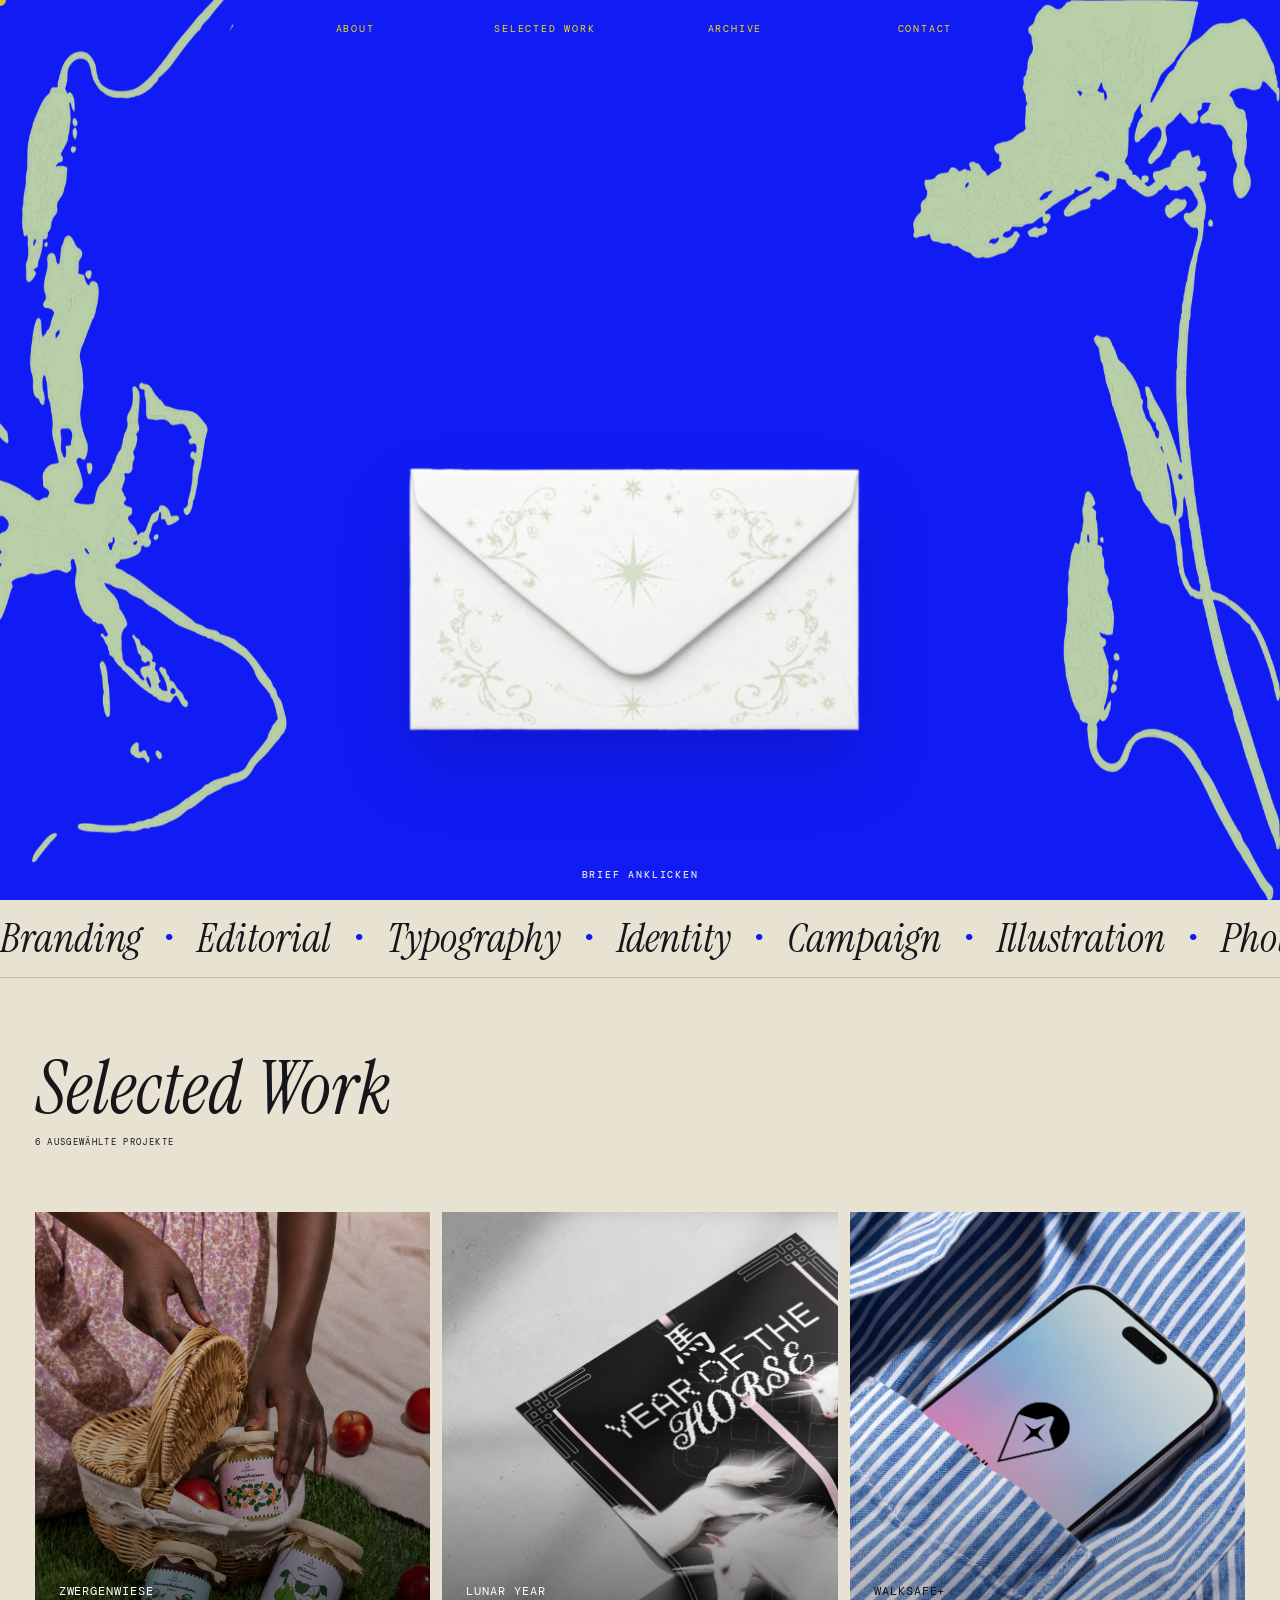
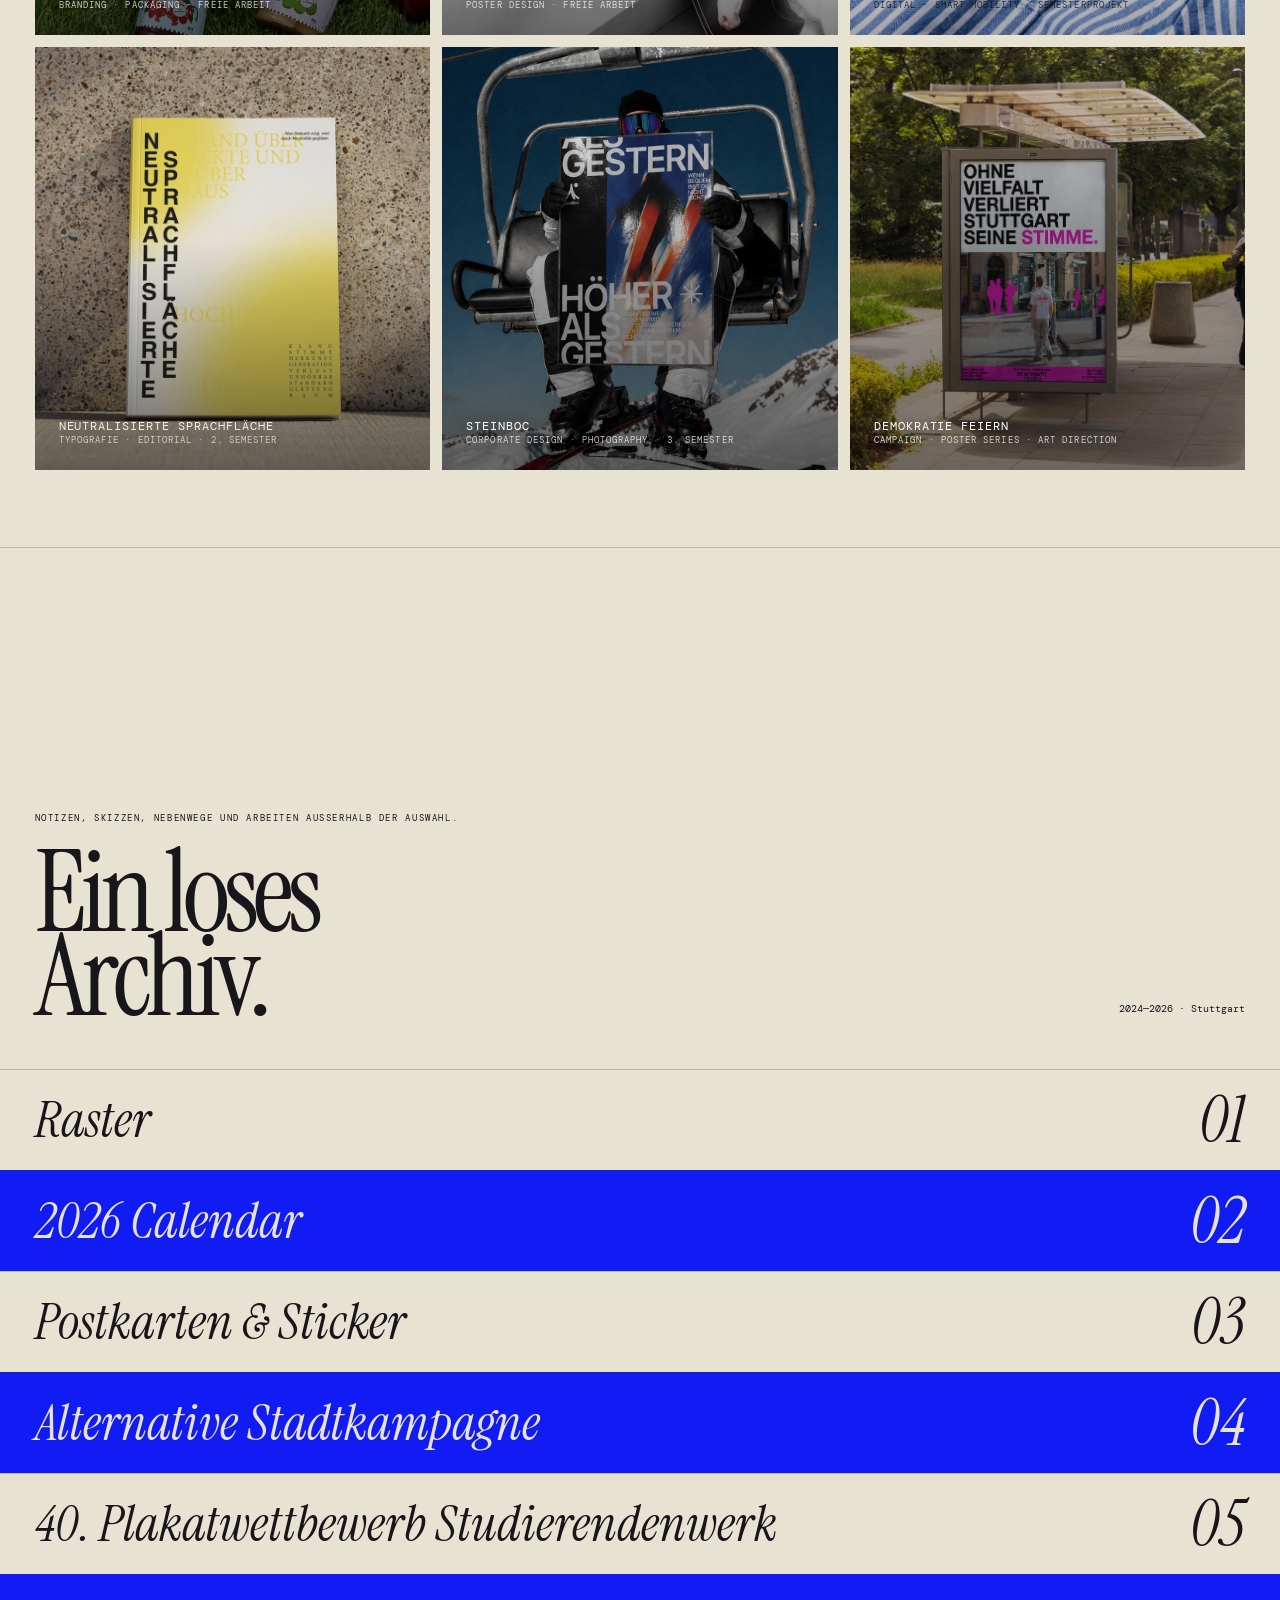
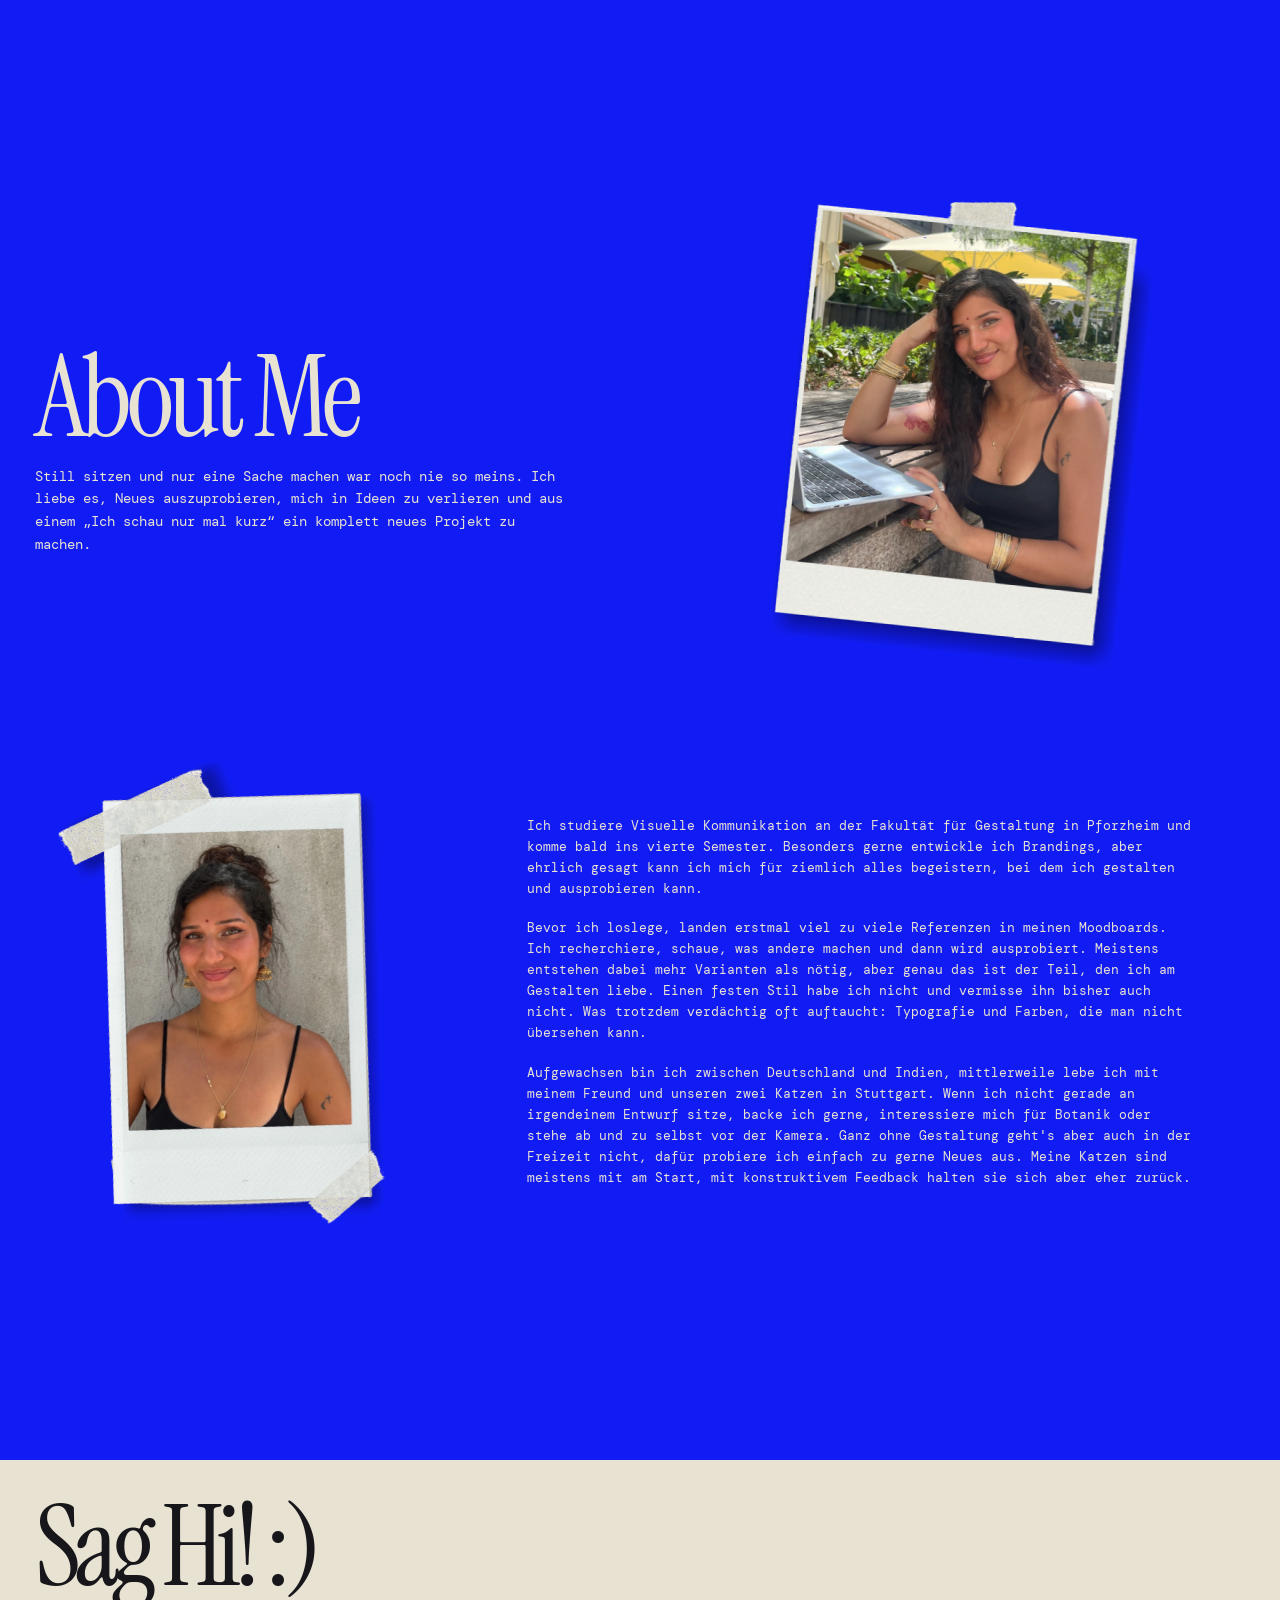
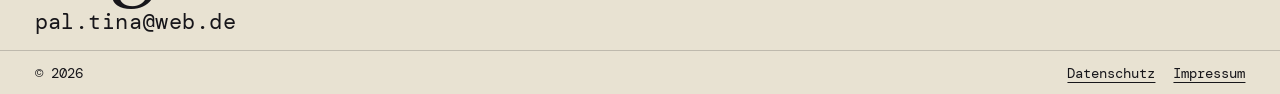
==== commit e098f8cc: "Revert "Improve responsive layout and impressum" This reverts commit 63950d91b881afc82ecbbc365c50ef4" ====
--- a/index.html
+++ b/index.html
@@ -8,7 +8,7 @@
   <link rel="preconnect" href="https://fonts.googleapis.com" />
   <link rel="preconnect" href="https://fonts.gstatic.com" crossorigin />
   <link href="https://fonts.googleapis.com/css2?family=DM+Mono:wght@300;400;500&family=Instrument+Serif:ital@0;1&display=swap" rel="stylesheet" />
-  <link rel="stylesheet" href="styles.css?v=mobile-hero-correction-20260820" />
+  <link rel="stylesheet" href="styles.css?v=upload-20260818" />
 </head>
 <body>
   <div class="cursor-dot" aria-hidden="true"></div>
--- a/styles.css
+++ b/styles.css
@@ -6696,352 +6696,3 @@
   text-transform:uppercase !important;
   margin:0 0 38px !important;
 }
-
-/* 2026-08-20: production responsive pass for mobile + smaller laptop screens */
-html,
-body{
-  width:100%;
-  max-width:100%;
-  overflow-x:hidden;
-}
-
-img,
-video{
-  max-width:100%;
-}
-
-.project-modal{
-  overflow-x:hidden;
-}
-
-.hero-flower-frame{
-  object-fit:cover !important;
-  object-position:center center !important;
-}
-
-.mail-scene{
-  max-width:calc(100vw - 28px) !important;
-}
-
-.about-snapshot{
-  overflow:hidden;
-}
-
-.about-snapshot-grid,
-.about-snapshot .about-heading-copy,
-.about-snapshot .about-bio{
-  min-width:0;
-}
-
-.about-snapshot .about-bio{
-  width:100%;
-  overflow-wrap:break-word;
-}
-
-@media(max-width:1180px){
-  .work-cards{
-    grid-template-columns:repeat(2,minmax(0,1fr));
-  }
-
-  .case-study .zw-hero h2,
-  .case-study .ws-hero-copy h2,
-  .case-study .calendar-hero-copy h2,
-  .case-study .raster-hero-copy h2,
-  .case-study .ps-hero-copy h2,
-  .case-study .sb-hero h2,
-  .case-study .ns-hero h2,
-  .case-study .ly-hero h2{
-    font-size:clamp(52px,7.4vw,96px) !important;
-    letter-spacing:-.035em !important;
-  }
-}
-
-@media(max-width:800px){
-  .site-header{
-    top:env(safe-area-inset-top,0) !important;
-    width:calc(100% - 20px) !important;
-    padding:16px 0 !important;
-  }
-
-  .site-header nav{
-    grid-template-columns:repeat(4,minmax(0,1fr)) !important;
-    font-size:clamp(7px,2.2vw,9px) !important;
-    letter-spacing:.07em !important;
-  }
-
-  .site-header nav a{
-    max-width:100%;
-    overflow:hidden;
-    text-overflow:ellipsis;
-  }
-
-  .section-pad{
-    padding-left:18px !important;
-    padding-right:18px !important;
-  }
-
-  .envelope-hero{
-    min-height:100svh !important;
-    height:100svh !important;
-  }
-
-  .mail-scene{
-    width:min(92vw,520px) !important;
-    height:auto !important;
-    aspect-ratio:1.62/1 !important;
-    transform:translateY(2vh) scale(1) !important;
-  }
-
-  .closed-state,
-  .open-state{
-    transform:scale(1) !important;
-  }
-
-  .envelope-hint{
-    bottom:clamp(20px,6svh,54px) !important;
-    width:100%;
-    text-align:center;
-  }
-
-  .hero-reveal{
-    left:18px !important;
-    right:18px !important;
-    width:auto !important;
-    max-width:none !important;
-  }
-
-  .hero-description{
-    max-width:none !important;
-    font-size:clamp(16px,5vw,20px) !important;
-  }
-
-  .about-snapshot-grid{
-    display:grid !important;
-    grid-template-columns:1fr !important;
-    min-height:auto !important;
-    padding-top:104px !important;
-    padding-bottom:72px !important;
-    row-gap:34px !important;
-    overflow:hidden;
-  }
-
-  .about-snapshot .about-heading-copy{
-    width:100% !important;
-    max-width:none !important;
-    justify-self:stretch !important;
-    align-self:start !important;
-  }
-
-  .about-snapshot .about-heading-copy h2{
-    font-size:clamp(64px,19vw,112px) !important;
-    line-height:.78 !important;
-  }
-
-  .about-snapshot .about-intro-text{
-    width:100% !important;
-    max-width:none !important;
-    font-size:14px !important;
-    line-height:1.58 !important;
-  }
-
-  .about-photo-top,
-  .about-photo-bottom{
-    width:min(74vw,340px) !important;
-    justify-self:center !important;
-  }
-
-  .about-photo-top{
-    transform:rotate(3deg) !important;
-  }
-
-  .about-photo-bottom{
-    transform:rotate(-6deg) !important;
-  }
-
-  .about-snapshot .about-bio{
-    transform:none !important;
-    width:100% !important;
-    max-width:none !important;
-    justify-self:stretch !important;
-    align-self:start !important;
-    font-size:14px !important;
-    line-height:1.62 !important;
-  }
-
-  .about-snapshot .about-bio p{
-    margin-bottom:18px !important;
-  }
-
-  .selected-intro{
-    display:grid !important;
-    grid-template-columns:1fr !important;
-    gap:24px !important;
-    align-items:end !important;
-  }
-
-  .selected-intro h2,
-  .about h2,
-  .archive h2{
-    font-size:clamp(62px,18vw,104px) !important;
-    letter-spacing:-.035em !important;
-  }
-
-  .project-title{
-    font-size:clamp(30px,10vw,48px) !important;
-    overflow-wrap:break-word;
-  }
-
-  .case-study{
-    overflow-x:hidden;
-  }
-
-  .case-study .zw-hero h2,
-  .case-study .ws-hero-copy h2,
-  .case-study .calendar-hero-copy h2,
-  .case-study .raster-hero-copy h2,
-  .case-study .ps-hero-copy h2,
-  .case-study .sb-hero h2,
-  .case-study .ns-hero h2,
-  .case-study .ly-hero h2{
-    font-size:clamp(46px,15vw,74px) !important;
-    line-height:.84 !important;
-    letter-spacing:-.03em !important;
-  }
-
-  .ps-case .ps-hero{
-    grid-template-columns:1fr !important;
-    min-height:0 !important;
-  }
-
-  .ps-case .ps-hero-copy{
-    padding:104px 18px 54px !important;
-  }
-
-  .ps-case .ps-hero-image{
-    min-height:0 !important;
-    height:min(64svh,560px) !important;
-  }
-}
-
-@media(max-width:520px){
-  .site-header{
-    width:calc(100% - 14px) !important;
-  }
-
-  .site-header nav{
-    font-size:7px !important;
-    letter-spacing:.045em !important;
-  }
-
-  .work-cards{
-    grid-template-columns:1fr !important;
-  }
-
-  .mail-scene{
-    width:86vw !important;
-    transform:translateY(1vh) scale(1) !important;
-  }
-
-  .hero-flower-frame{
-    object-position:center top !important;
-  }
-
-  .about-snapshot-grid{
-    padding-left:18px !important;
-    padding-right:18px !important;
-  }
-
-  .about-snapshot .about-bio{
-    font-size:13.5px !important;
-    line-height:1.6 !important;
-  }
-
-  .about-photo-top,
-  .about-photo-bottom{
-    width:min(82vw,330px) !important;
-  }
-
-  .legal-main{
-    padding-left:18px !important;
-    padding-right:18px !important;
-  }
-
-  .legal-main h1{
-    font-size:clamp(58px,18vw,84px) !important;
-  }
-}
-
-/* 2026-08-20: restore mobile landing artwork scale after responsive pass */
-@media(max-width:800px){
-  .site-header nav{
-    font-size:clamp(9px,2.8vw,11px) !important;
-    letter-spacing:.085em !important;
-  }
-
-  .hero-flower-frame{
-    object-fit:fill !important;
-    object-position:center center !important;
-  }
-
-  .mail-scene{
-    width:min(116vw,760px) !important;
-    max-width:none !important;
-    height:76svh !important;
-    aspect-ratio:auto !important;
-    transform:translateY(-1vh) scale(.92) !important;
-  }
-
-  .closed-state,
-  .open-state{
-    transform:scale(1.18) !important;
-    transform-origin:center 57% !important;
-  }
-
-  .hero-reveal{
-    left:18px !important;
-    right:18px !important;
-    bottom:clamp(58px,8svh,90px) !important;
-    width:auto !important;
-    max-width:none !important;
-    transform:none !important;
-    text-align:center !important;
-  }
-
-  .hero-description{
-    width:100% !important;
-    max-width:100% !important;
-    margin:0 auto !important;
-    font-size:clamp(18px,5.2vw,22px) !important;
-    line-height:1.14 !important;
-    text-wrap:balance;
-  }
-
-  .hero-scroll{
-    margin-top:18px !important;
-    font-size:10px !important;
-    letter-spacing:.17em !important;
-  }
-
-  .envelope-hint{
-    bottom:clamp(28px,5svh,54px) !important;
-    font-size:10px !important;
-  }
-}
-
-@media(max-width:520px){
-  .site-header nav{
-    font-size:clamp(8.5px,2.55vw,10px) !important;
-    letter-spacing:.07em !important;
-  }
-
-  .mail-scene{
-    width:112vw !important;
-    height:74svh !important;
-    transform:translateY(-1vh) scale(.92) !important;
-  }
-
-  .hero-description{
-    font-size:clamp(18px,5.4vw,21px) !important;
-    line-height:1.14 !important;
-  }
-}
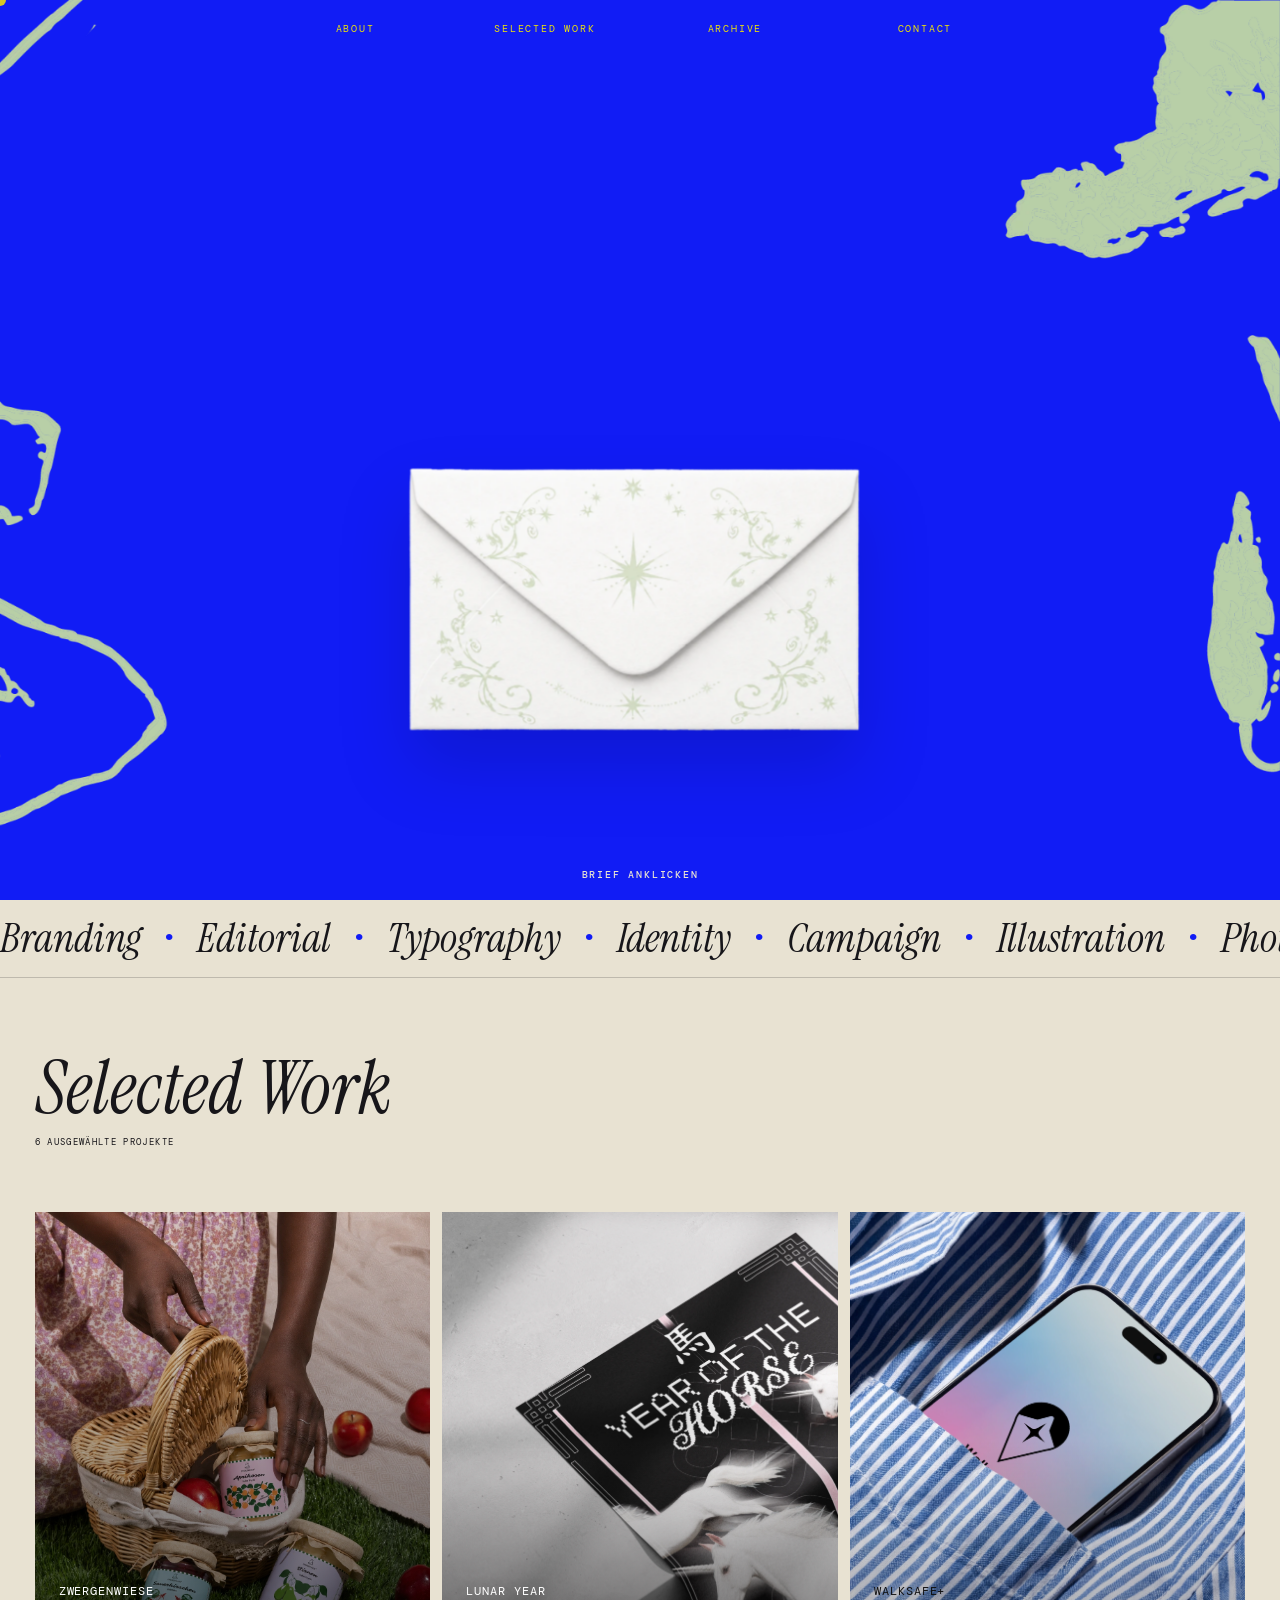
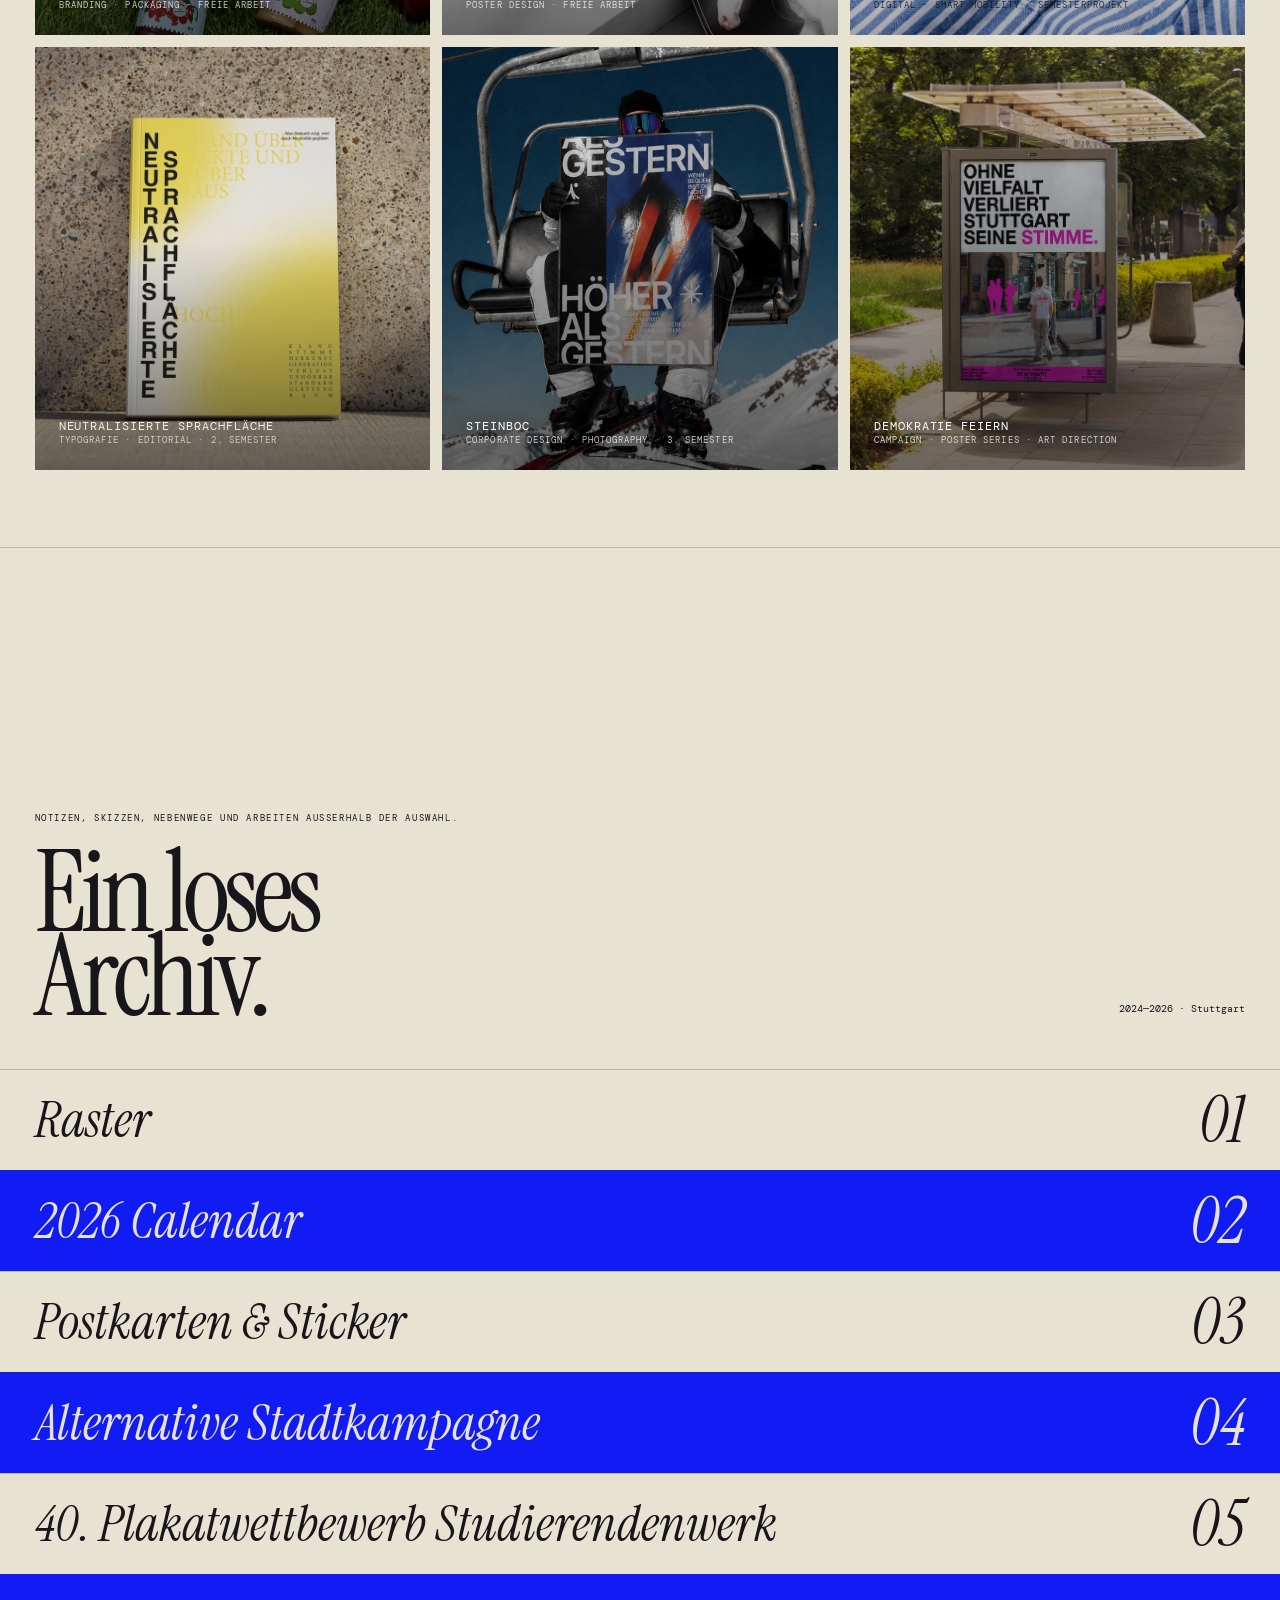
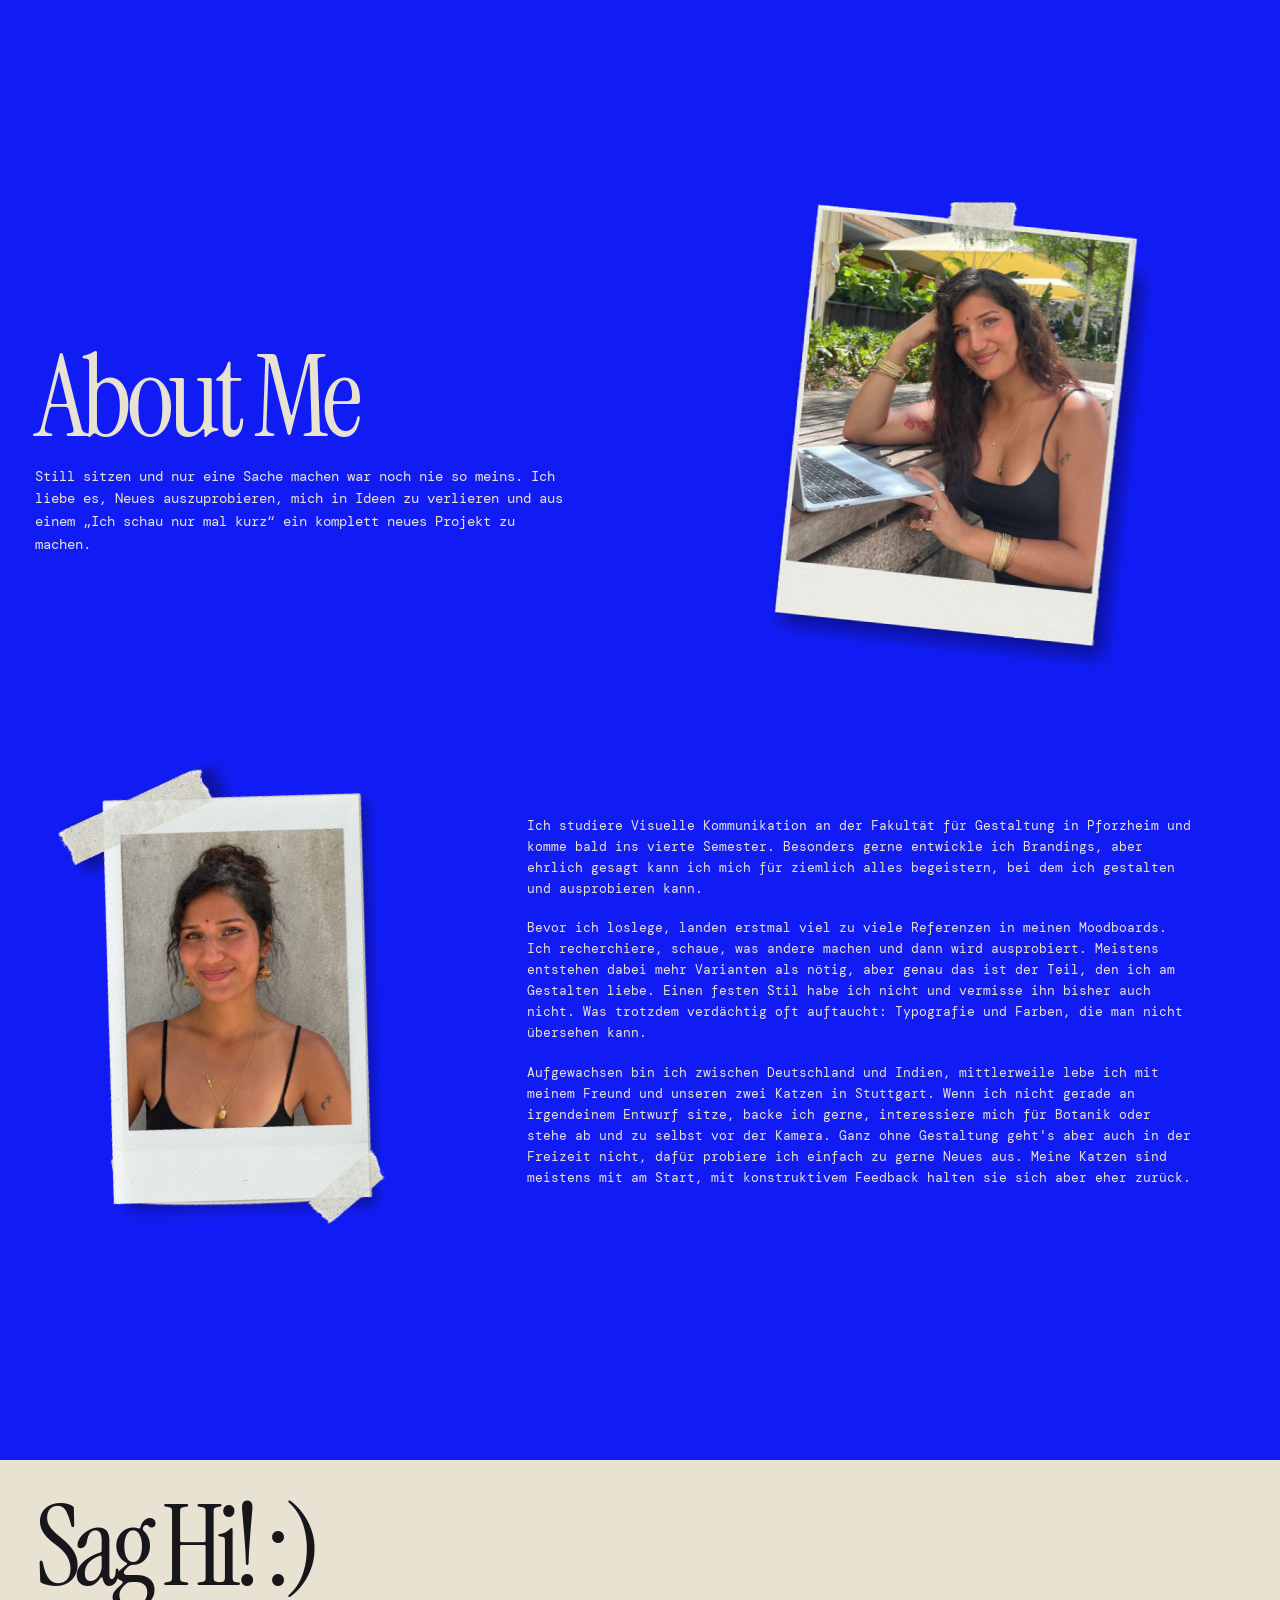
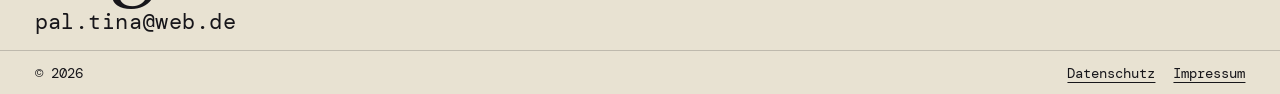
==== commit 5f52d5c8: "Revert "Fix mobile hero layout" This reverts commit fc495f3a0dc7b5fdf289b13586b429dbaecbe36d." ====
--- a/index.html
+++ b/index.html
@@ -8,7 +8,7 @@
   <link rel="preconnect" href="https://fonts.googleapis.com" />
   <link rel="preconnect" href="https://fonts.gstatic.com" crossorigin />
   <link href="https://fonts.googleapis.com/css2?family=DM+Mono:wght@300;400;500&family=Instrument+Serif:ital@0;1&display=swap" rel="stylesheet" />
-  <link rel="stylesheet" href="styles.css?v=upload-20260818" />
+  <link rel="stylesheet" href="styles.css?v=responsive-impressum-20260820" />
 </head>
 <body>
   <div class="cursor-dot" aria-hidden="true"></div>
--- a/styles.css
+++ b/styles.css
@@ -6696,3 +6696,277 @@
   text-transform:uppercase !important;
   margin:0 0 38px !important;
 }
+
+/* 2026-08-20: production responsive pass for mobile + smaller laptop screens */
+html,
+body{
+  width:100%;
+  max-width:100%;
+  overflow-x:hidden;
+}
+
+img,
+video{
+  max-width:100%;
+}
+
+.project-modal{
+  overflow-x:hidden;
+}
+
+.hero-flower-frame{
+  object-fit:cover !important;
+  object-position:center center !important;
+}
+
+.mail-scene{
+  max-width:calc(100vw - 28px) !important;
+}
+
+.about-snapshot{
+  overflow:hidden;
+}
+
+.about-snapshot-grid,
+.about-snapshot .about-heading-copy,
+.about-snapshot .about-bio{
+  min-width:0;
+}
+
+.about-snapshot .about-bio{
+  width:100%;
+  overflow-wrap:break-word;
+}
+
+@media(max-width:1180px){
+  .work-cards{
+    grid-template-columns:repeat(2,minmax(0,1fr));
+  }
+
+  .case-study .zw-hero h2,
+  .case-study .ws-hero-copy h2,
+  .case-study .calendar-hero-copy h2,
+  .case-study .raster-hero-copy h2,
+  .case-study .ps-hero-copy h2,
+  .case-study .sb-hero h2,
+  .case-study .ns-hero h2,
+  .case-study .ly-hero h2{
+    font-size:clamp(52px,7.4vw,96px) !important;
+    letter-spacing:-.035em !important;
+  }
+}
+
+@media(max-width:800px){
+  .site-header{
+    top:env(safe-area-inset-top,0) !important;
+    width:calc(100% - 20px) !important;
+    padding:16px 0 !important;
+  }
+
+  .site-header nav{
+    grid-template-columns:repeat(4,minmax(0,1fr)) !important;
+    font-size:clamp(7px,2.2vw,9px) !important;
+    letter-spacing:.07em !important;
+  }
+
+  .site-header nav a{
+    max-width:100%;
+    overflow:hidden;
+    text-overflow:ellipsis;
+  }
+
+  .section-pad{
+    padding-left:18px !important;
+    padding-right:18px !important;
+  }
+
+  .envelope-hero{
+    min-height:100svh !important;
+    height:100svh !important;
+  }
+
+  .mail-scene{
+    width:min(92vw,520px) !important;
+    height:auto !important;
+    aspect-ratio:1.62/1 !important;
+    transform:translateY(2vh) scale(1) !important;
+  }
+
+  .closed-state,
+  .open-state{
+    transform:scale(1) !important;
+  }
+
+  .envelope-hint{
+    bottom:clamp(20px,6svh,54px) !important;
+    width:100%;
+    text-align:center;
+  }
+
+  .hero-reveal{
+    left:18px !important;
+    right:18px !important;
+    width:auto !important;
+    max-width:none !important;
+  }
+
+  .hero-description{
+    max-width:none !important;
+    font-size:clamp(16px,5vw,20px) !important;
+  }
+
+  .about-snapshot-grid{
+    display:grid !important;
+    grid-template-columns:1fr !important;
+    min-height:auto !important;
+    padding-top:104px !important;
+    padding-bottom:72px !important;
+    row-gap:34px !important;
+    overflow:hidden;
+  }
+
+  .about-snapshot .about-heading-copy{
+    width:100% !important;
+    max-width:none !important;
+    justify-self:stretch !important;
+    align-self:start !important;
+  }
+
+  .about-snapshot .about-heading-copy h2{
+    font-size:clamp(64px,19vw,112px) !important;
+    line-height:.78 !important;
+  }
+
+  .about-snapshot .about-intro-text{
+    width:100% !important;
+    max-width:none !important;
+    font-size:14px !important;
+    line-height:1.58 !important;
+  }
+
+  .about-photo-top,
+  .about-photo-bottom{
+    width:min(74vw,340px) !important;
+    justify-self:center !important;
+  }
+
+  .about-photo-top{
+    transform:rotate(3deg) !important;
+  }
+
+  .about-photo-bottom{
+    transform:rotate(-6deg) !important;
+  }
+
+  .about-snapshot .about-bio{
+    transform:none !important;
+    width:100% !important;
+    max-width:none !important;
+    justify-self:stretch !important;
+    align-self:start !important;
+    font-size:14px !important;
+    line-height:1.62 !important;
+  }
+
+  .about-snapshot .about-bio p{
+    margin-bottom:18px !important;
+  }
+
+  .selected-intro{
+    display:grid !important;
+    grid-template-columns:1fr !important;
+    gap:24px !important;
+    align-items:end !important;
+  }
+
+  .selected-intro h2,
+  .about h2,
+  .archive h2{
+    font-size:clamp(62px,18vw,104px) !important;
+    letter-spacing:-.035em !important;
+  }
+
+  .project-title{
+    font-size:clamp(30px,10vw,48px) !important;
+    overflow-wrap:break-word;
+  }
+
+  .case-study{
+    overflow-x:hidden;
+  }
+
+  .case-study .zw-hero h2,
+  .case-study .ws-hero-copy h2,
+  .case-study .calendar-hero-copy h2,
+  .case-study .raster-hero-copy h2,
+  .case-study .ps-hero-copy h2,
+  .case-study .sb-hero h2,
+  .case-study .ns-hero h2,
+  .case-study .ly-hero h2{
+    font-size:clamp(46px,15vw,74px) !important;
+    line-height:.84 !important;
+    letter-spacing:-.03em !important;
+  }
+
+  .ps-case .ps-hero{
+    grid-template-columns:1fr !important;
+    min-height:0 !important;
+  }
+
+  .ps-case .ps-hero-copy{
+    padding:104px 18px 54px !important;
+  }
+
+  .ps-case .ps-hero-image{
+    min-height:0 !important;
+    height:min(64svh,560px) !important;
+  }
+}
+
+@media(max-width:520px){
+  .site-header{
+    width:calc(100% - 14px) !important;
+  }
+
+  .site-header nav{
+    font-size:7px !important;
+    letter-spacing:.045em !important;
+  }
+
+  .work-cards{
+    grid-template-columns:1fr !important;
+  }
+
+  .mail-scene{
+    width:86vw !important;
+    transform:translateY(1vh) scale(1) !important;
+  }
+
+  .hero-flower-frame{
+    object-position:center top !important;
+  }
+
+  .about-snapshot-grid{
+    padding-left:18px !important;
+    padding-right:18px !important;
+  }
+
+  .about-snapshot .about-bio{
+    font-size:13.5px !important;
+    line-height:1.6 !important;
+  }
+
+  .about-photo-top,
+  .about-photo-bottom{
+    width:min(82vw,330px) !important;
+  }
+
+  .legal-main{
+    padding-left:18px !important;
+    padding-right:18px !important;
+  }
+
+  .legal-main h1{
+    font-size:clamp(58px,18vw,84px) !important;
+  }
+}
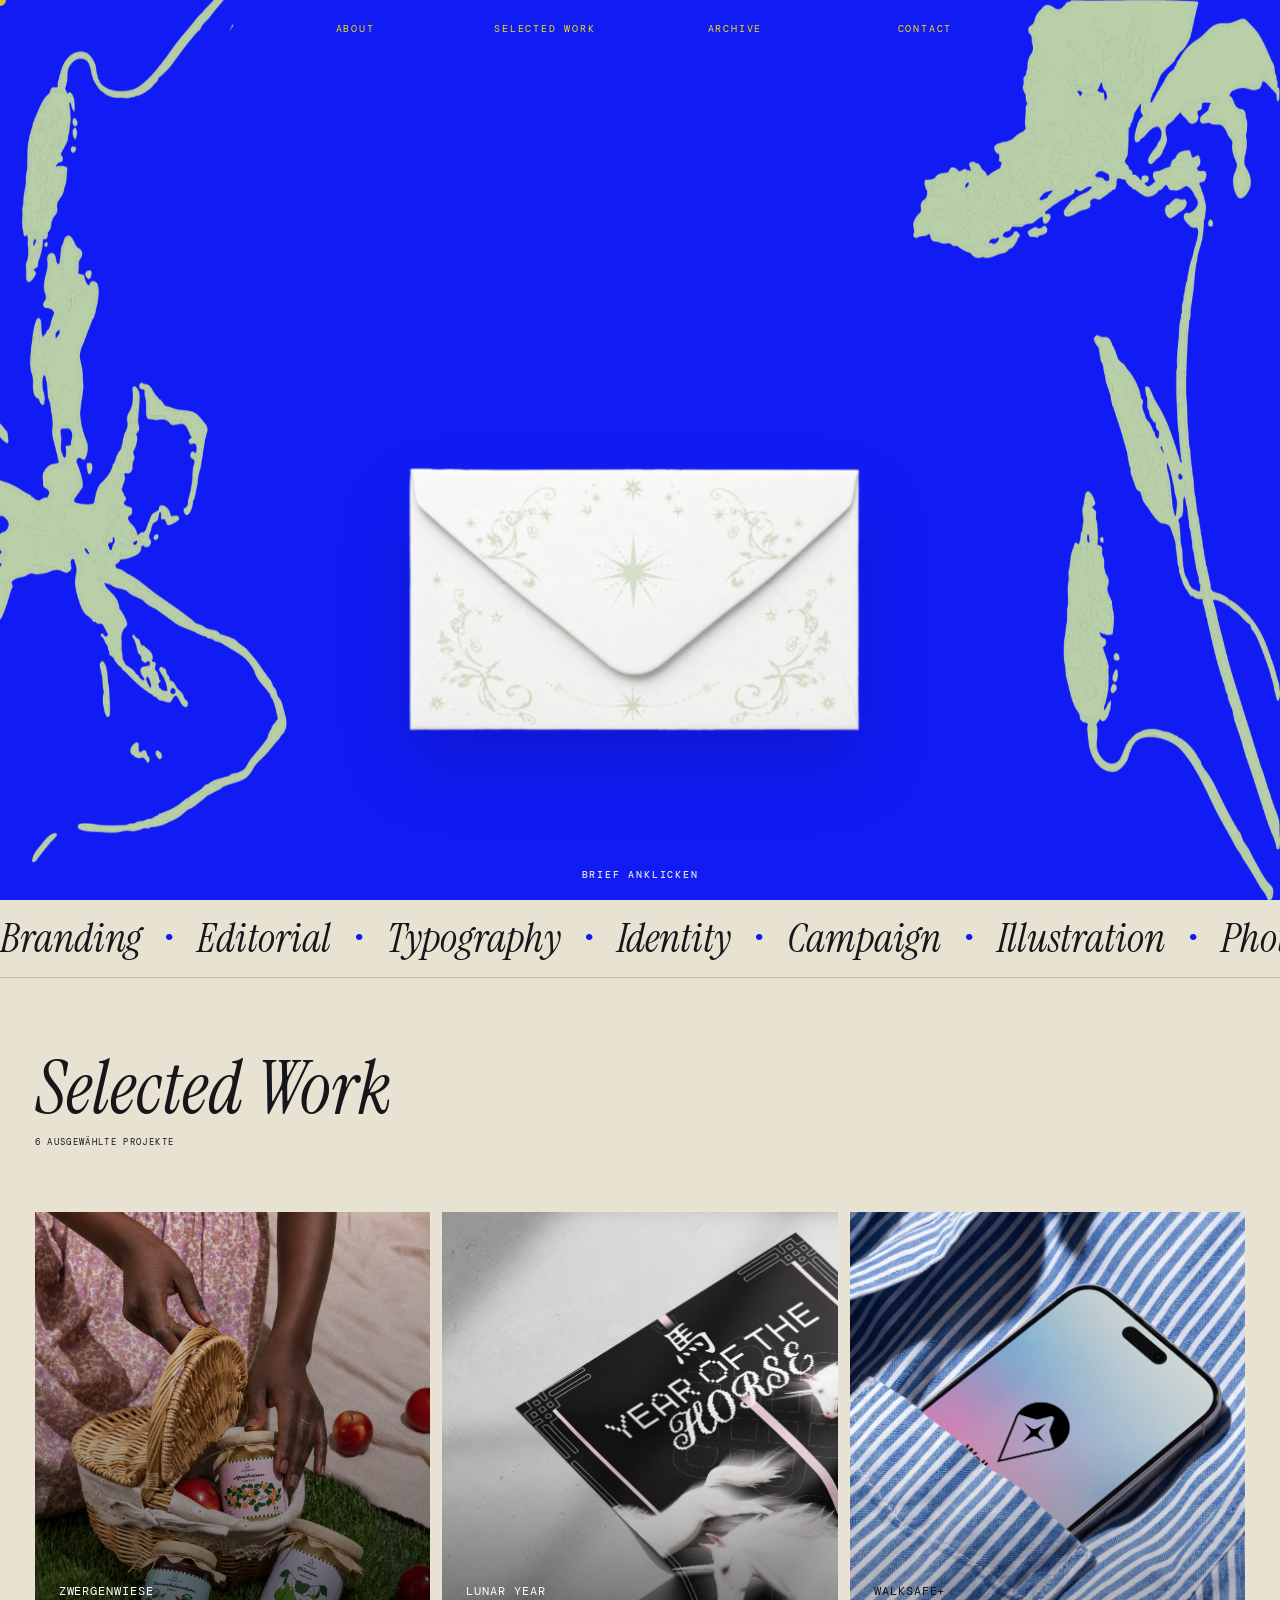
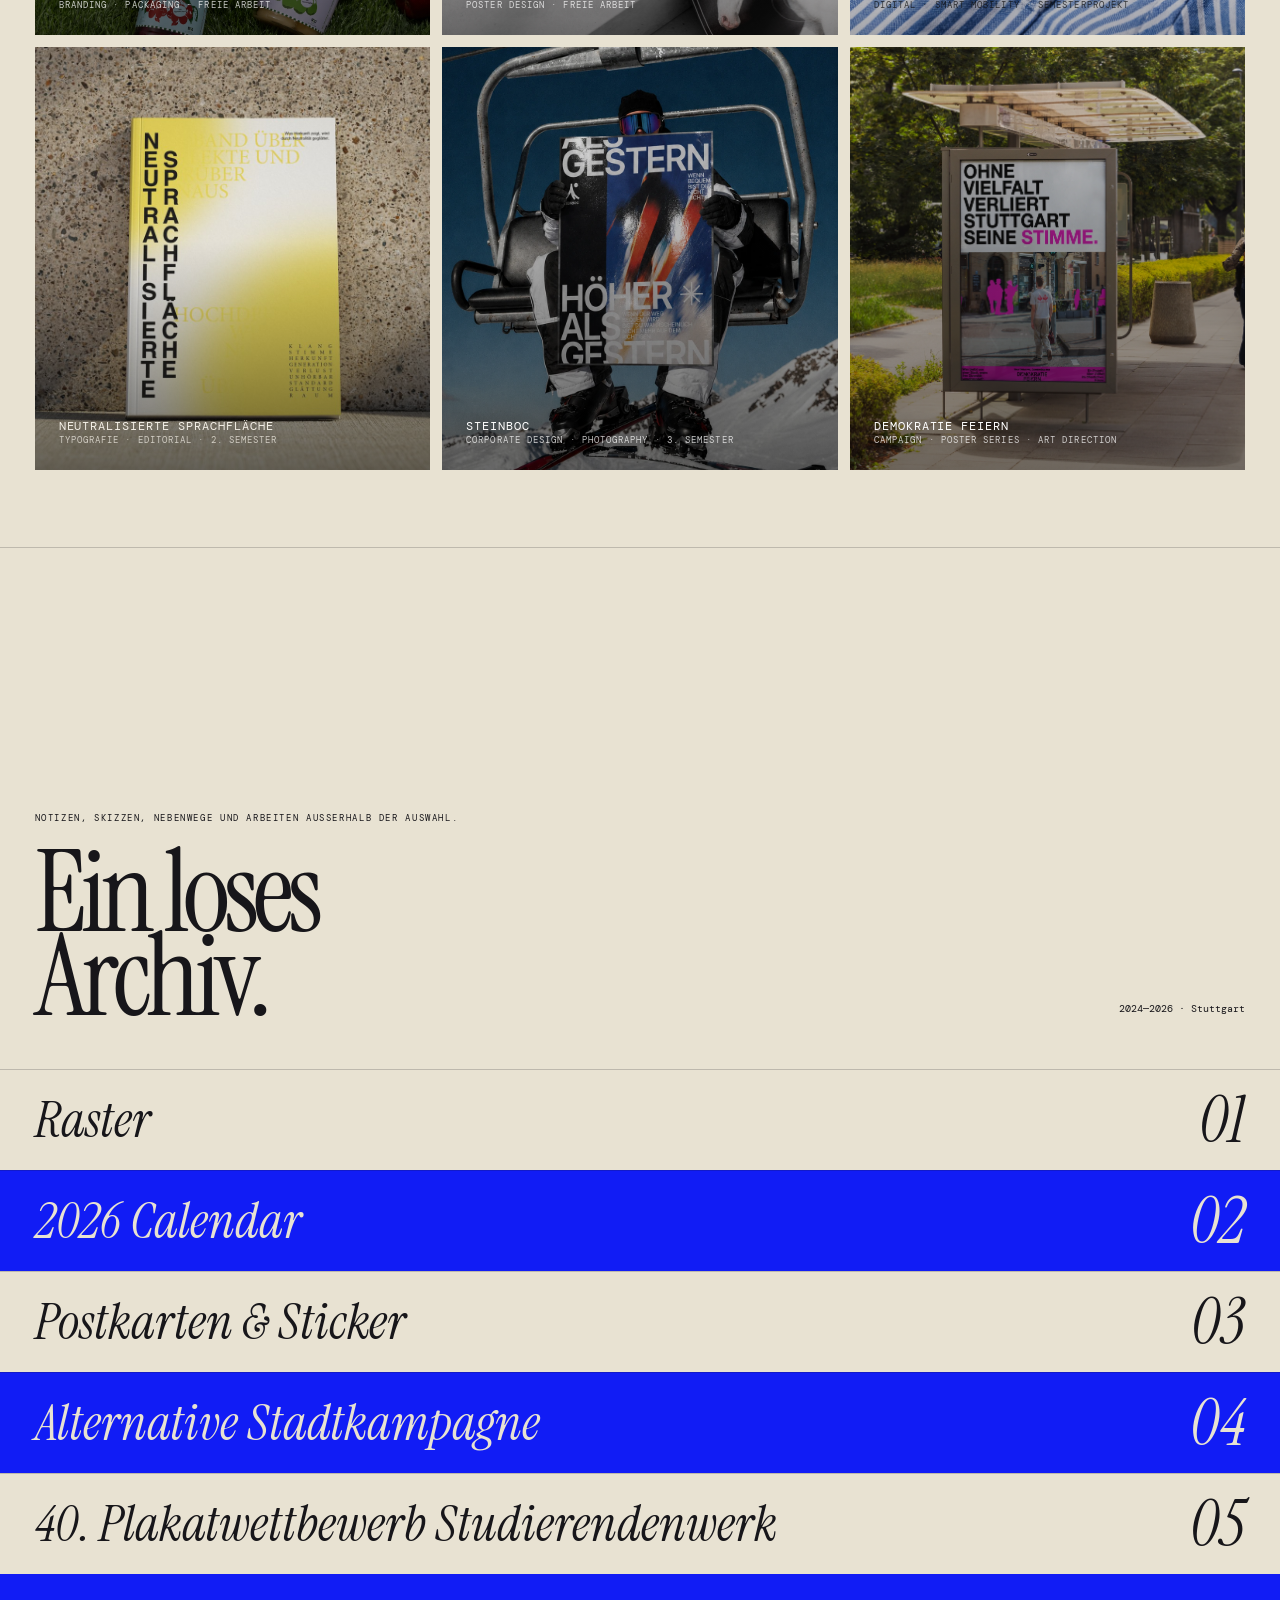
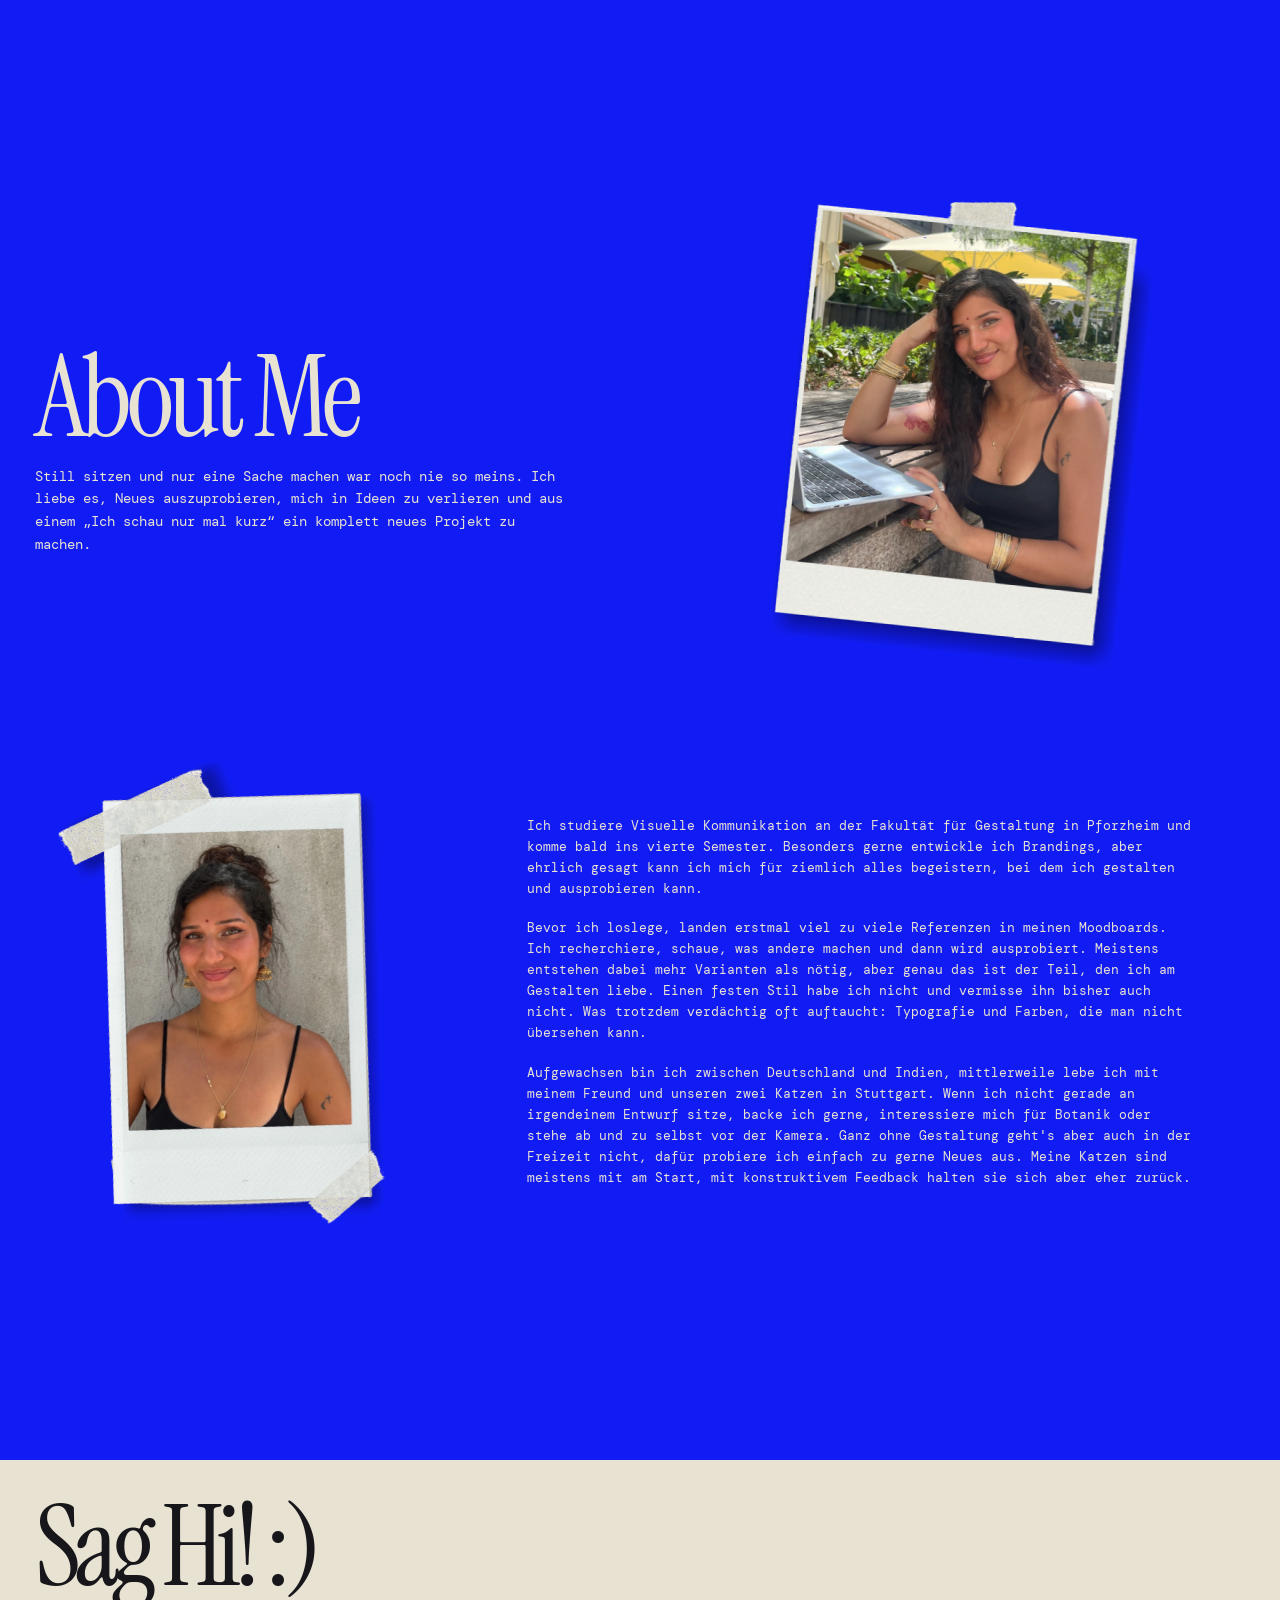
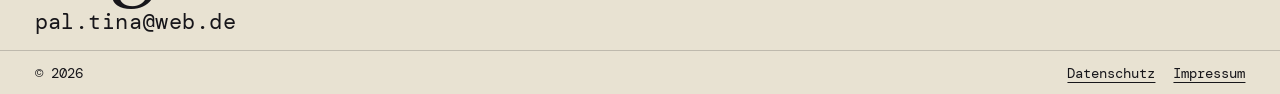
==== commit bf817a7a: "Fix mobile landing hero" ====
--- a/index.html
+++ b/index.html
@@ -8,7 +8,7 @@
   <link rel="preconnect" href="https://fonts.googleapis.com" />
   <link rel="preconnect" href="https://fonts.gstatic.com" crossorigin />
   <link href="https://fonts.googleapis.com/css2?family=DM+Mono:wght@300;400;500&family=Instrument+Serif:ital@0;1&display=swap" rel="stylesheet" />
-  <link rel="stylesheet" href="styles.css?v=responsive-impressum-20260820" />
+  <link rel="stylesheet" href="styles.css?v=mobile-hero-natural-frame-20260820" />
 </head>
 <body>
   <div class="cursor-dot" aria-hidden="true"></div>
--- a/styles.css
+++ b/styles.css
@@ -6697,276 +6697,92 @@
   margin:0 0 38px !important;
 }
 
-/* 2026-08-20: production responsive pass for mobile + smaller laptop screens */
-html,
-body{
-  width:100%;
-  max-width:100%;
-  overflow-x:hidden;
-}
-
-img,
-video{
-  max-width:100%;
-}
-
-.project-modal{
-  overflow-x:hidden;
-}
-
-.hero-flower-frame{
-  object-fit:cover !important;
-  object-position:center center !important;
-}
-
-.mail-scene{
-  max-width:calc(100vw - 28px) !important;
-}
-
-.about-snapshot{
-  overflow:hidden;
-}
-
-.about-snapshot-grid,
-.about-snapshot .about-heading-copy,
-.about-snapshot .about-bio{
-  min-width:0;
-}
-
-.about-snapshot .about-bio{
-  width:100%;
-  overflow-wrap:break-word;
-}
-
-@media(max-width:1180px){
-  .work-cards{
-    grid-template-columns:repeat(2,minmax(0,1fr));
-  }
-
-  .case-study .zw-hero h2,
-  .case-study .ws-hero-copy h2,
-  .case-study .calendar-hero-copy h2,
-  .case-study .raster-hero-copy h2,
-  .case-study .ps-hero-copy h2,
-  .case-study .sb-hero h2,
-  .case-study .ns-hero h2,
-  .case-study .ly-hero h2{
-    font-size:clamp(52px,7.4vw,96px) !important;
-    letter-spacing:-.035em !important;
-  }
-}
-
+/* 2026-08-20: mobile landing hero only — keep artwork natural */
 @media(max-width:800px){
-  .site-header{
-    top:env(safe-area-inset-top,0) !important;
-    width:calc(100% - 20px) !important;
-    padding:16px 0 !important;
-  }
-
   .site-header nav{
-    grid-template-columns:repeat(4,minmax(0,1fr)) !important;
-    font-size:clamp(7px,2.2vw,9px) !important;
-    letter-spacing:.07em !important;
-  }
-
-  .site-header nav a{
-    max-width:100%;
-    overflow:hidden;
-    text-overflow:ellipsis;
-  }
-
-  .section-pad{
-    padding-left:18px !important;
-    padding-right:18px !important;
-  }
-
-  .envelope-hero{
-    min-height:100svh !important;
-    height:100svh !important;
+    font-size:clamp(9px,2.75vw,11px) !important;
+    letter-spacing:.08em !important;
+  }
+
+  .envelope-hero::before,
+  .envelope-hero::after{
+    content:"";
+    position:absolute;
+    top:0;
+    bottom:0;
+    width:55vw;
+    background-image:url("assets/flowers/flower-frame.webp");
+    background-size:auto 100%;
+    background-repeat:no-repeat;
+    pointer-events:none;
+    z-index:1;
+  }
+
+  .envelope-hero::before{
+    left:0;
+    background-position:left center;
+  }
+
+  .envelope-hero::after{
+    right:0;
+    background-position:right center;
+  }
+
+  .hero-flower-frame{
+    display:none !important;
   }
 
   .mail-scene{
-    width:min(92vw,520px) !important;
-    height:auto !important;
-    aspect-ratio:1.62/1 !important;
-    transform:translateY(2vh) scale(1) !important;
+    width:112vw !important;
+    height:72svh !important;
+    transform:translate(-4vw,-5svh) scale(.92) !important;
   }
 
   .closed-state,
   .open-state{
-    transform:scale(1) !important;
+    transform:scale(1.16) !important;
+    transform-origin:center 57% !important;
+  }
+
+  .mail-scene.is-open .mail-letter{
+    transform:translate3d(0,-11%,0) scale(1.01) !important;
+  }
+
+  .hero-reveal{
+    left:50% !important;
+    bottom:clamp(68px,8svh,92px) !important;
+    width:min(88vw,520px) !important;
+    max-width:88vw !important;
+    transform:translateX(-50%) !important;
+    text-align:center !important;
+  }
+
+  .hero-description{
+    margin:0 auto !important;
+    max-width:100% !important;
+    font-size:clamp(16px,4.7vw,19px) !important;
+    line-height:1.16 !important;
+  }
+
+  .hero-scroll{
+    margin-top:16px !important;
+    font-size:10px !important;
+  }
+}
+
+@media(max-width:520px){
+  .site-header nav{
+    font-size:clamp(8.5px,2.55vw,10px) !important;
+    letter-spacing:.065em !important;
+  }
+
+  .mail-scene{
+    width:110vw !important;
+    height:70svh !important;
+    transform:translate(-4vw,-5svh) scale(.92) !important;
   }
 
   .envelope-hint{
-    bottom:clamp(20px,6svh,54px) !important;
-    width:100%;
-    text-align:center;
-  }
-
-  .hero-reveal{
-    left:18px !important;
-    right:18px !important;
-    width:auto !important;
-    max-width:none !important;
-  }
-
-  .hero-description{
-    max-width:none !important;
-    font-size:clamp(16px,5vw,20px) !important;
-  }
-
-  .about-snapshot-grid{
-    display:grid !important;
-    grid-template-columns:1fr !important;
-    min-height:auto !important;
-    padding-top:104px !important;
-    padding-bottom:72px !important;
-    row-gap:34px !important;
-    overflow:hidden;
-  }
-
-  .about-snapshot .about-heading-copy{
-    width:100% !important;
-    max-width:none !important;
-    justify-self:stretch !important;
-    align-self:start !important;
-  }
-
-  .about-snapshot .about-heading-copy h2{
-    font-size:clamp(64px,19vw,112px) !important;
-    line-height:.78 !important;
-  }
-
-  .about-snapshot .about-intro-text{
-    width:100% !important;
-    max-width:none !important;
-    font-size:14px !important;
-    line-height:1.58 !important;
-  }
-
-  .about-photo-top,
-  .about-photo-bottom{
-    width:min(74vw,340px) !important;
-    justify-self:center !important;
-  }
-
-  .about-photo-top{
-    transform:rotate(3deg) !important;
-  }
-
-  .about-photo-bottom{
-    transform:rotate(-6deg) !important;
-  }
-
-  .about-snapshot .about-bio{
-    transform:none !important;
-    width:100% !important;
-    max-width:none !important;
-    justify-self:stretch !important;
-    align-self:start !important;
-    font-size:14px !important;
-    line-height:1.62 !important;
-  }
-
-  .about-snapshot .about-bio p{
-    margin-bottom:18px !important;
-  }
-
-  .selected-intro{
-    display:grid !important;
-    grid-template-columns:1fr !important;
-    gap:24px !important;
-    align-items:end !important;
-  }
-
-  .selected-intro h2,
-  .about h2,
-  .archive h2{
-    font-size:clamp(62px,18vw,104px) !important;
-    letter-spacing:-.035em !important;
-  }
-
-  .project-title{
-    font-size:clamp(30px,10vw,48px) !important;
-    overflow-wrap:break-word;
-  }
-
-  .case-study{
-    overflow-x:hidden;
-  }
-
-  .case-study .zw-hero h2,
-  .case-study .ws-hero-copy h2,
-  .case-study .calendar-hero-copy h2,
-  .case-study .raster-hero-copy h2,
-  .case-study .ps-hero-copy h2,
-  .case-study .sb-hero h2,
-  .case-study .ns-hero h2,
-  .case-study .ly-hero h2{
-    font-size:clamp(46px,15vw,74px) !important;
-    line-height:.84 !important;
-    letter-spacing:-.03em !important;
-  }
-
-  .ps-case .ps-hero{
-    grid-template-columns:1fr !important;
-    min-height:0 !important;
-  }
-
-  .ps-case .ps-hero-copy{
-    padding:104px 18px 54px !important;
-  }
-
-  .ps-case .ps-hero-image{
-    min-height:0 !important;
-    height:min(64svh,560px) !important;
-  }
-}
-
-@media(max-width:520px){
-  .site-header{
-    width:calc(100% - 14px) !important;
-  }
-
-  .site-header nav{
-    font-size:7px !important;
-    letter-spacing:.045em !important;
-  }
-
-  .work-cards{
-    grid-template-columns:1fr !important;
-  }
-
-  .mail-scene{
-    width:86vw !important;
-    transform:translateY(1vh) scale(1) !important;
-  }
-
-  .hero-flower-frame{
-    object-position:center top !important;
-  }
-
-  .about-snapshot-grid{
-    padding-left:18px !important;
-    padding-right:18px !important;
-  }
-
-  .about-snapshot .about-bio{
-    font-size:13.5px !important;
-    line-height:1.6 !important;
-  }
-
-  .about-photo-top,
-  .about-photo-bottom{
-    width:min(82vw,330px) !important;
-  }
-
-  .legal-main{
-    padding-left:18px !important;
-    padding-right:18px !important;
-  }
-
-  .legal-main h1{
-    font-size:clamp(58px,18vw,84px) !important;
-  }
-}
+    bottom:clamp(30px,5svh,52px) !important;
+  }
+}
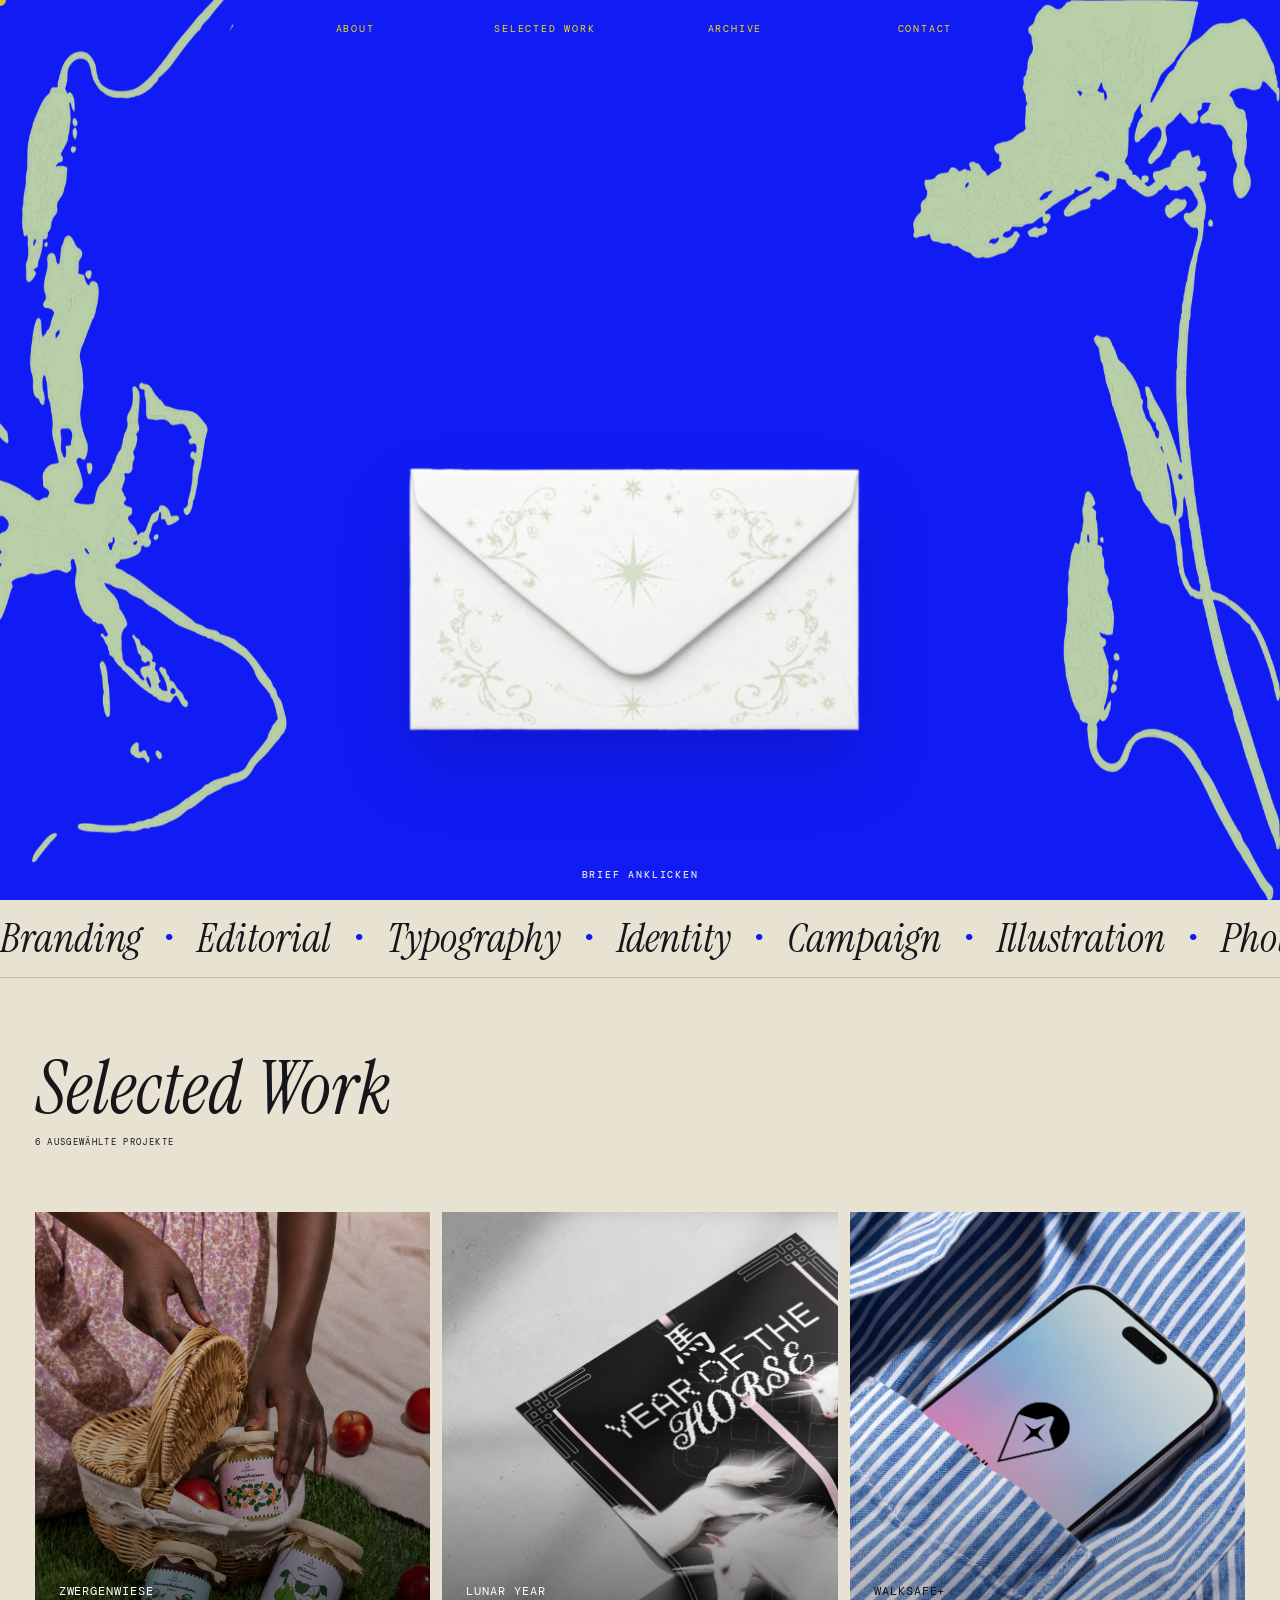
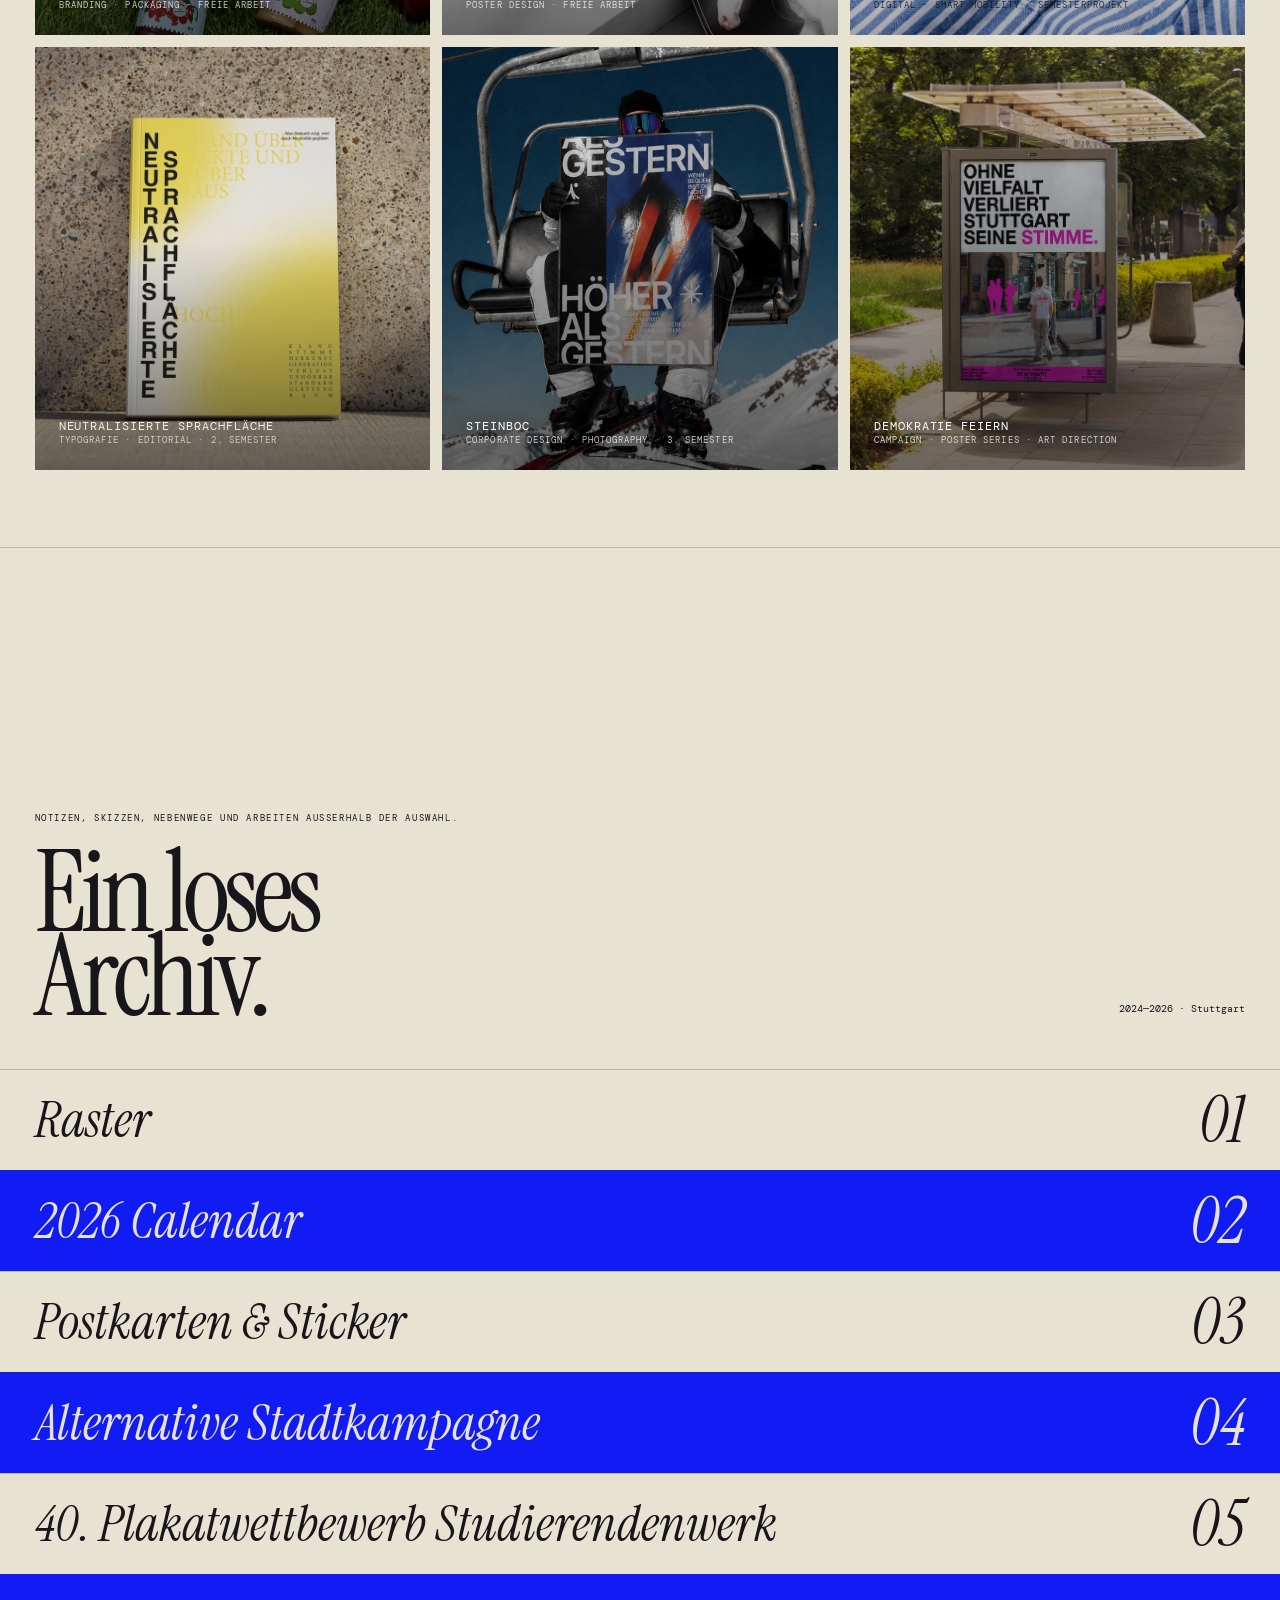
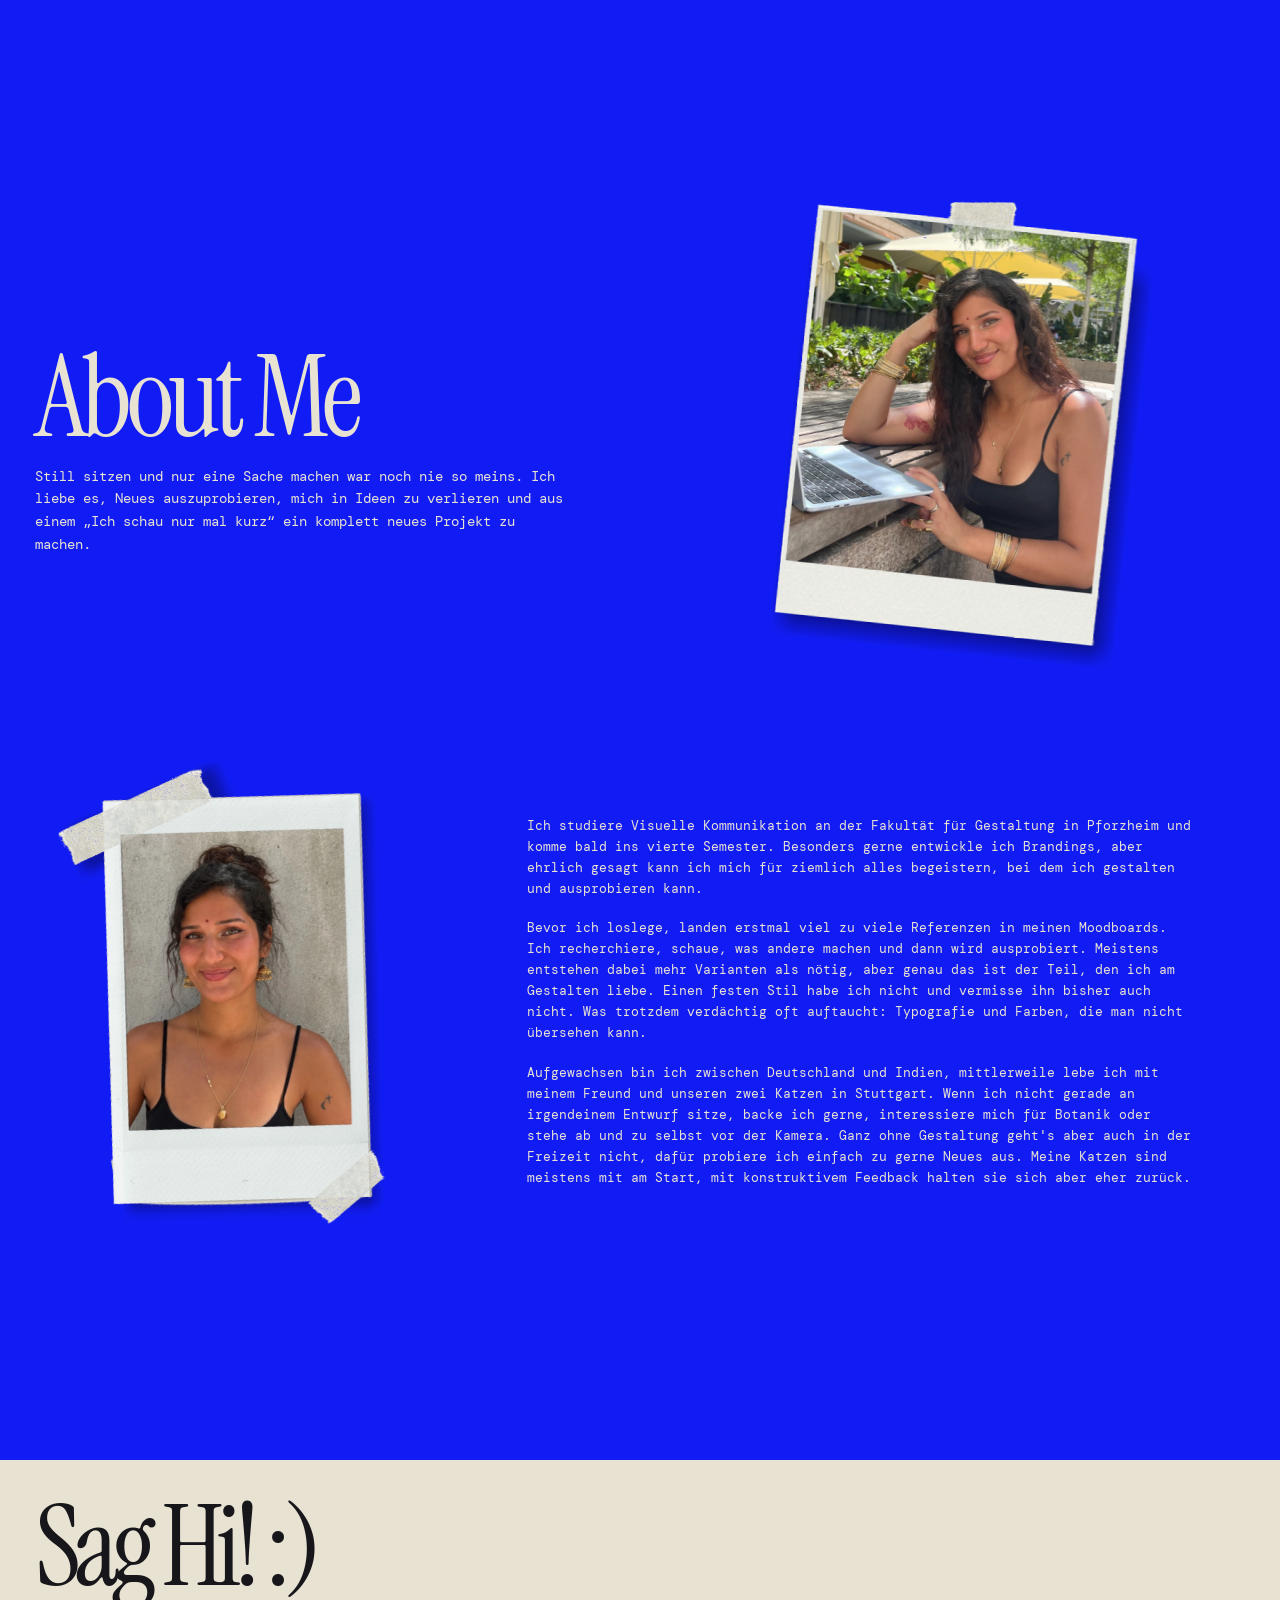
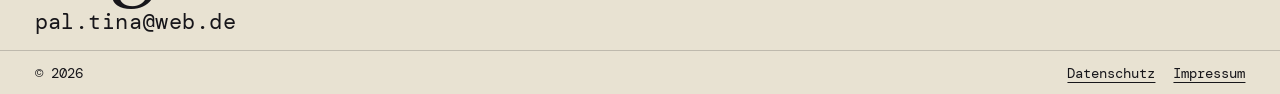
==== commit a6b5e424: "Update impressum and mobile fixes" ====
--- a/index.html
+++ b/index.html
@@ -8,7 +8,7 @@
   <link rel="preconnect" href="https://fonts.googleapis.com" />
   <link rel="preconnect" href="https://fonts.gstatic.com" crossorigin />
   <link href="https://fonts.googleapis.com/css2?family=DM+Mono:wght@300;400;500&family=Instrument+Serif:ital@0;1&display=swap" rel="stylesheet" />
-  <link rel="stylesheet" href="styles.css?v=mobile-hero-natural-frame-20260820" />
+  <link rel="stylesheet" href="styles.css?v=mobile-side-frame-about-fix-20260820" />
 </head>
 <body>
   <div class="cursor-dot" aria-hidden="true"></div>
--- a/styles.css
+++ b/styles.css
@@ -6710,7 +6710,7 @@
     position:absolute;
     top:0;
     bottom:0;
-    width:55vw;
+    width:22vw;
     background-image:url("assets/flowers/flower-frame.webp");
     background-size:auto 100%;
     background-repeat:no-repeat;
@@ -6768,6 +6768,51 @@
     margin-top:16px !important;
     font-size:10px !important;
   }
+
+  .about-snapshot{
+    overflow:hidden !important;
+  }
+
+  .about-snapshot-grid{
+    grid-template-columns:1fr !important;
+    grid-template-rows:auto !important;
+    min-height:auto !important;
+    padding:104px 18px 72px !important;
+    row-gap:34px !important;
+  }
+
+  .about-snapshot .about-heading-copy,
+  .about-snapshot .about-bio{
+    width:100% !important;
+    max-width:none !important;
+    justify-self:stretch !important;
+    transform:none !important;
+  }
+
+  .about-snapshot .about-intro-text{
+    width:100% !important;
+    max-width:none !important;
+  }
+
+  .about-snapshot .about-bio{
+    font-size:14px !important;
+    line-height:1.62 !important;
+    overflow-wrap:break-word;
+  }
+
+  .about-photo-top,
+  .about-photo-bottom{
+    width:min(78vw,340px) !important;
+    justify-self:center !important;
+  }
+
+  .about-photo-top{
+    transform:rotate(3deg) !important;
+  }
+
+  .about-photo-bottom{
+    transform:rotate(-6deg) !important;
+  }
 }
 
 @media(max-width:520px){
@@ -6785,4 +6830,13 @@
   .envelope-hint{
     bottom:clamp(30px,5svh,52px) !important;
   }
-}
+
+  .envelope-hero::before,
+  .envelope-hero::after{
+    width:18vw;
+  }
+
+  .about-snapshot .about-bio{
+    font-size:13.5px !important;
+  }
+}
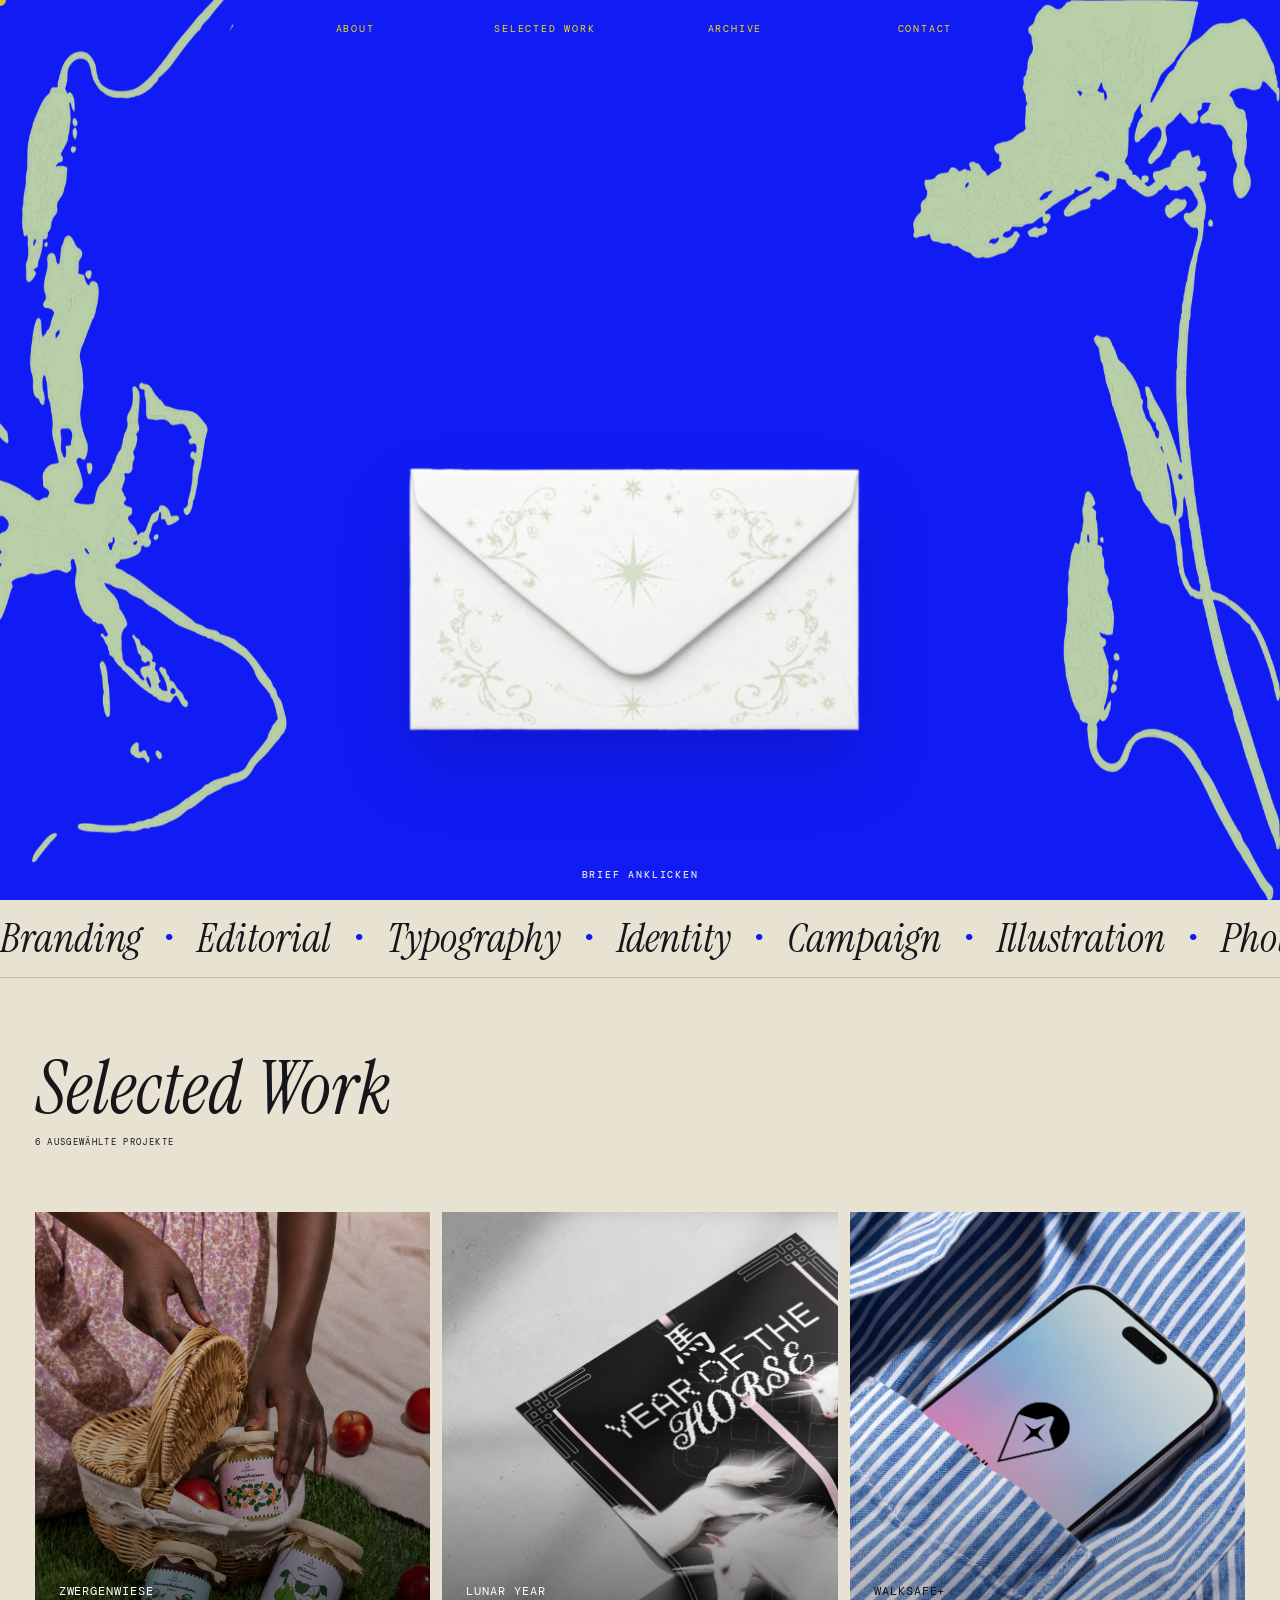
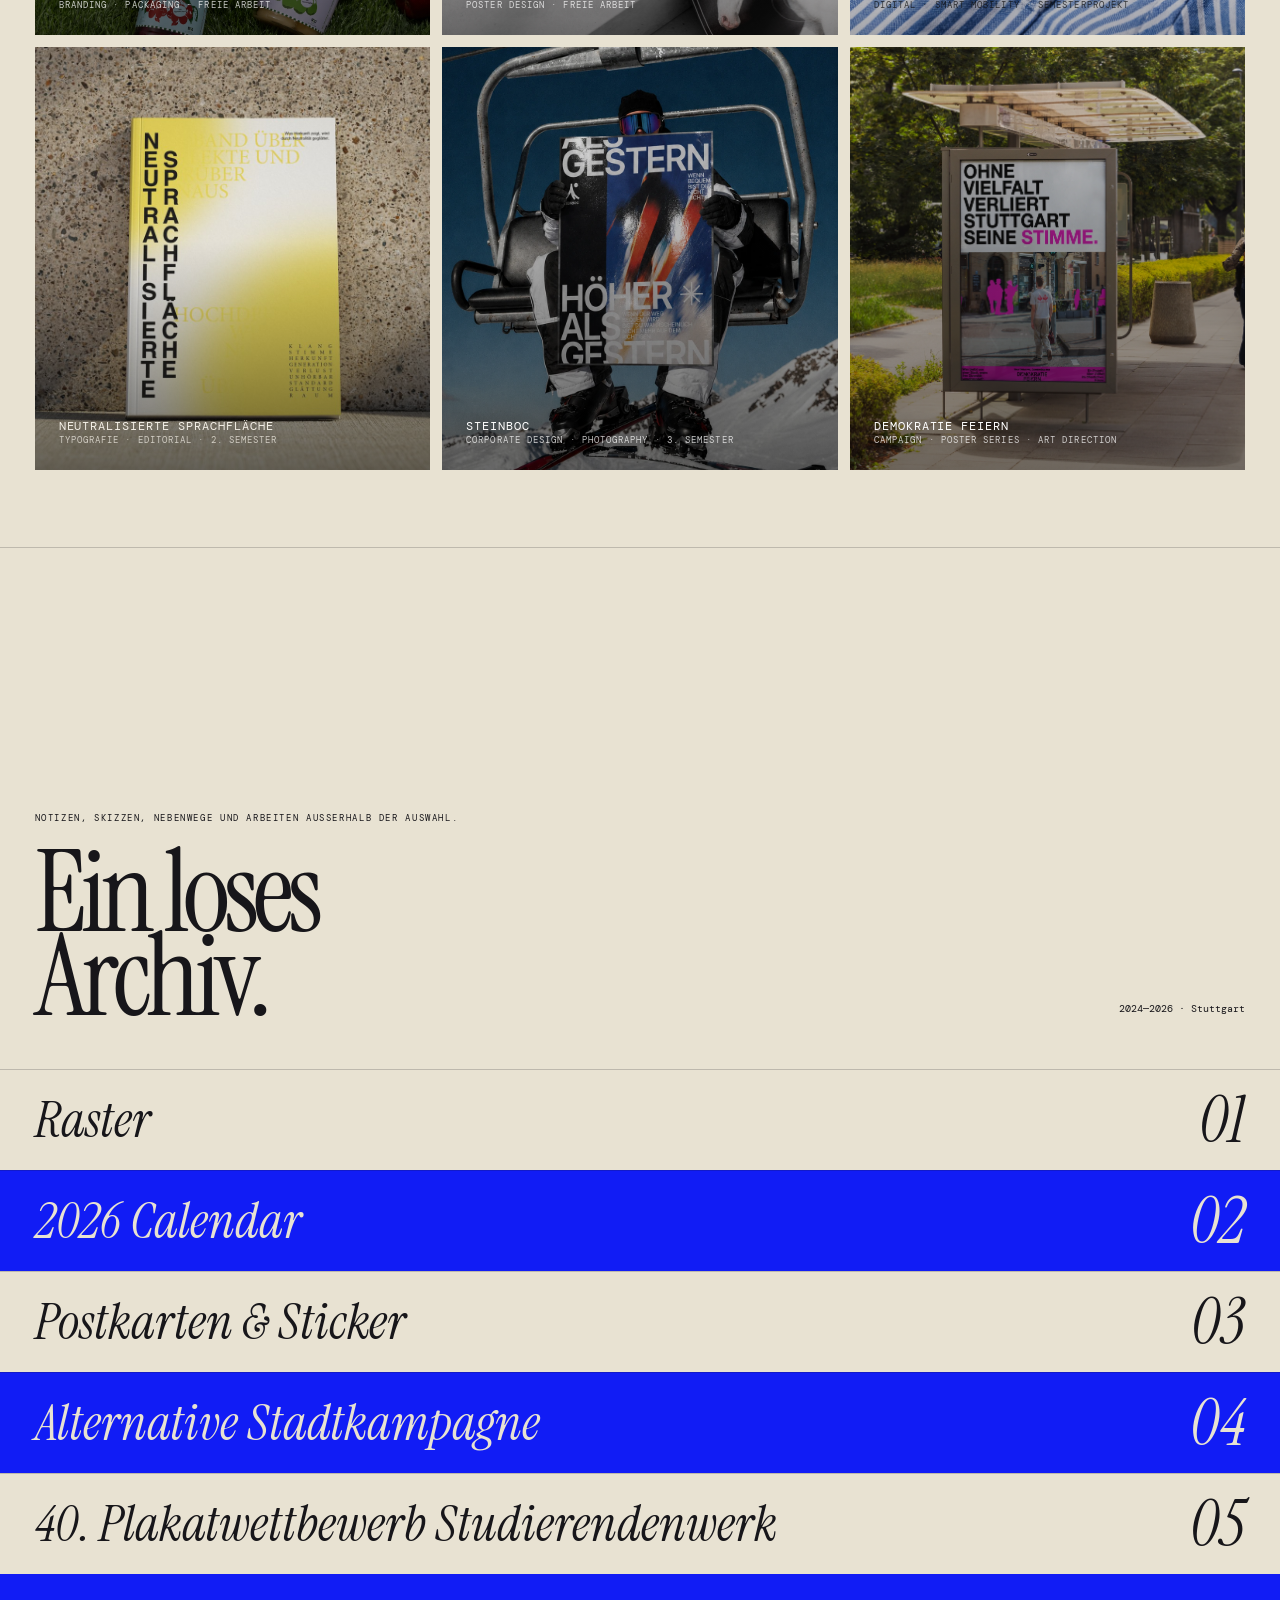
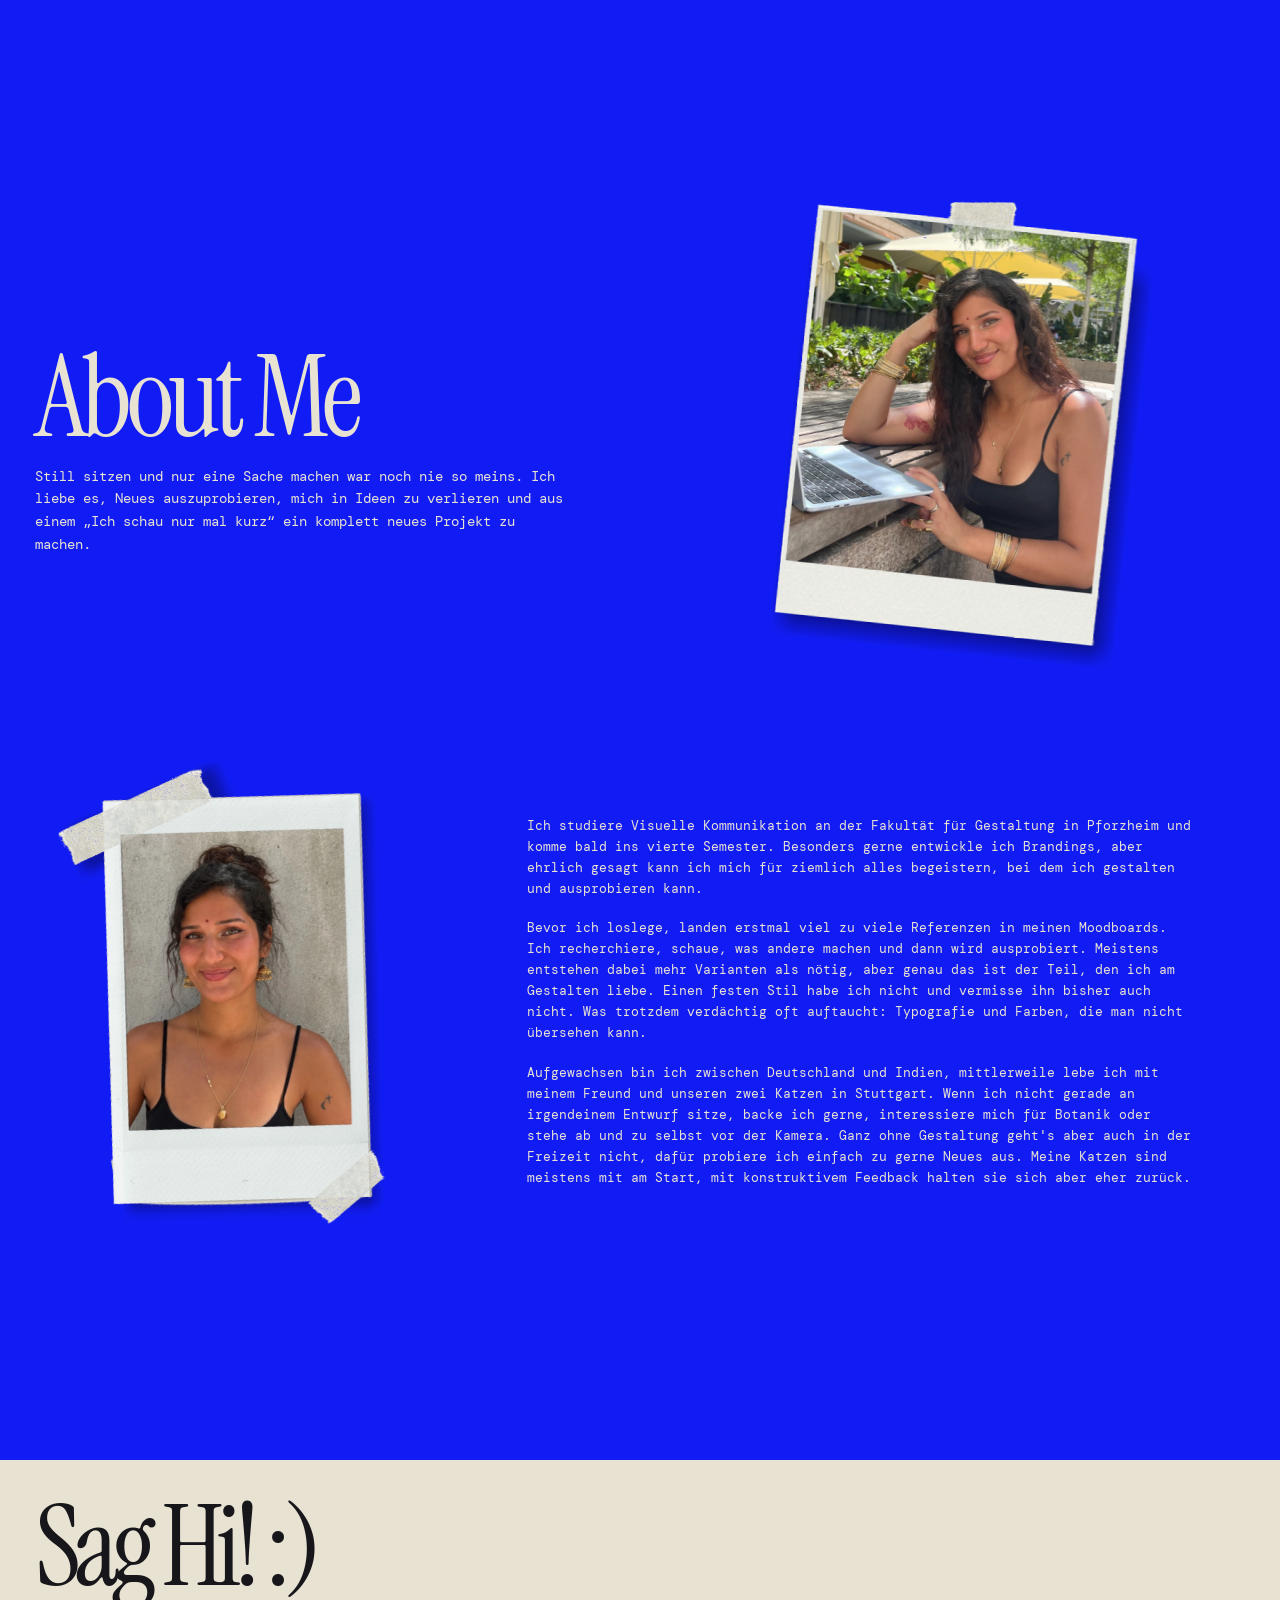
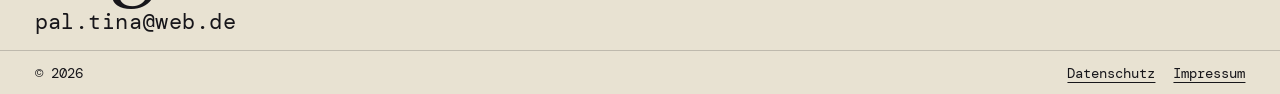
==== commit 827154df: "mobile fixes" ====
--- a/index.html
+++ b/index.html
@@ -8,7 +8,7 @@
   <link rel="preconnect" href="https://fonts.googleapis.com" />
   <link rel="preconnect" href="https://fonts.gstatic.com" crossorigin />
   <link href="https://fonts.googleapis.com/css2?family=DM+Mono:wght@300;400;500&family=Instrument+Serif:ital@0;1&display=swap" rel="stylesheet" />
-  <link rel="stylesheet" href="styles.css?v=mobile-side-frame-about-fix-20260820" />
+  <link rel="stylesheet" href="styles.css?v=mobile-side-frame-soft-20260820" />
 </head>
 <body>
   <div class="cursor-dot" aria-hidden="true"></div>
--- a/styles.css
+++ b/styles.css
@@ -6710,7 +6710,7 @@
     position:absolute;
     top:0;
     bottom:0;
-    width:22vw;
+    width:42vw;
     background-image:url("assets/flowers/flower-frame.webp");
     background-size:auto 100%;
     background-repeat:no-repeat;
@@ -6721,11 +6721,15 @@
   .envelope-hero::before{
     left:0;
     background-position:left center;
+    -webkit-mask-image:linear-gradient(to right,#000 0 54%,rgba(0,0,0,.72) 72%,transparent 100%);
+    mask-image:linear-gradient(to right,#000 0 54%,rgba(0,0,0,.72) 72%,transparent 100%);
   }
 
   .envelope-hero::after{
     right:0;
     background-position:right center;
+    -webkit-mask-image:linear-gradient(to left,#000 0 54%,rgba(0,0,0,.72) 72%,transparent 100%);
+    mask-image:linear-gradient(to left,#000 0 54%,rgba(0,0,0,.72) 72%,transparent 100%);
   }
 
   .hero-flower-frame{
@@ -6833,7 +6837,7 @@
 
   .envelope-hero::before,
   .envelope-hero::after{
-    width:18vw;
+    width:38vw;
   }
 
   .about-snapshot .about-bio{
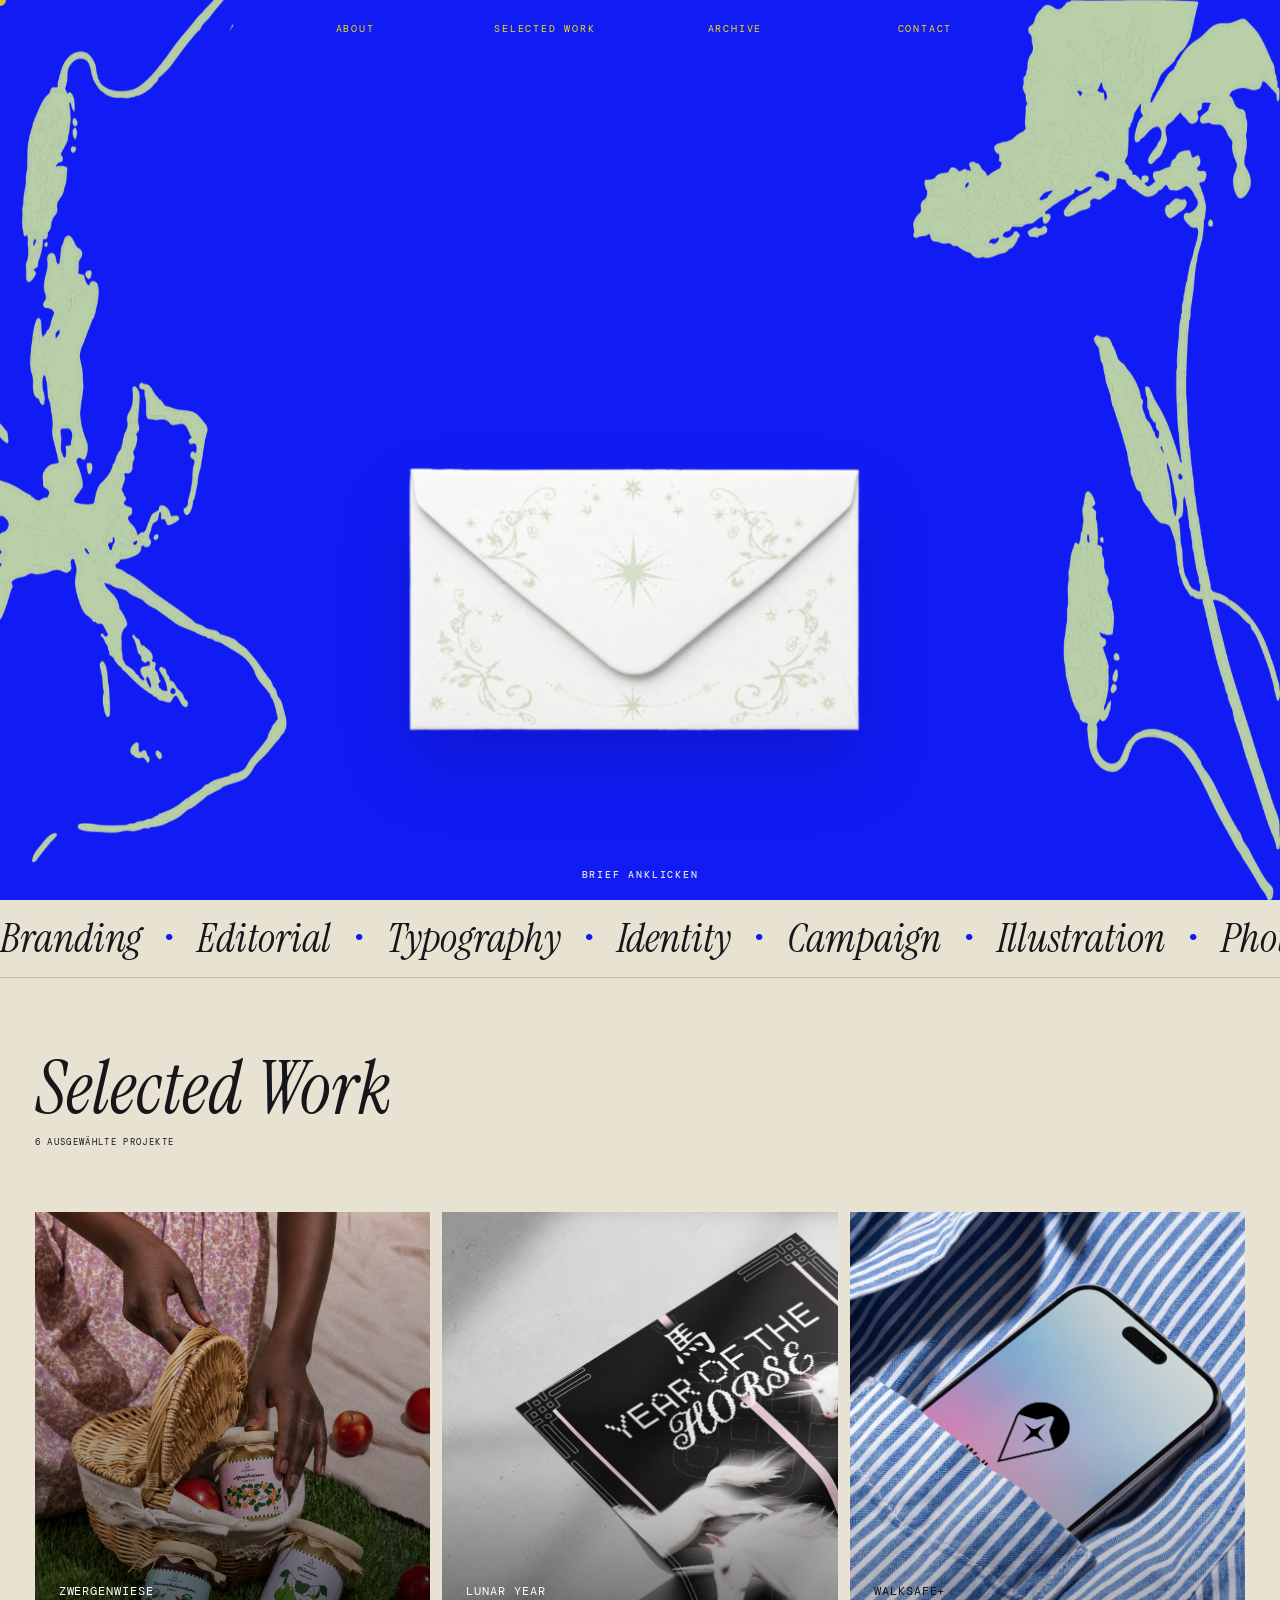
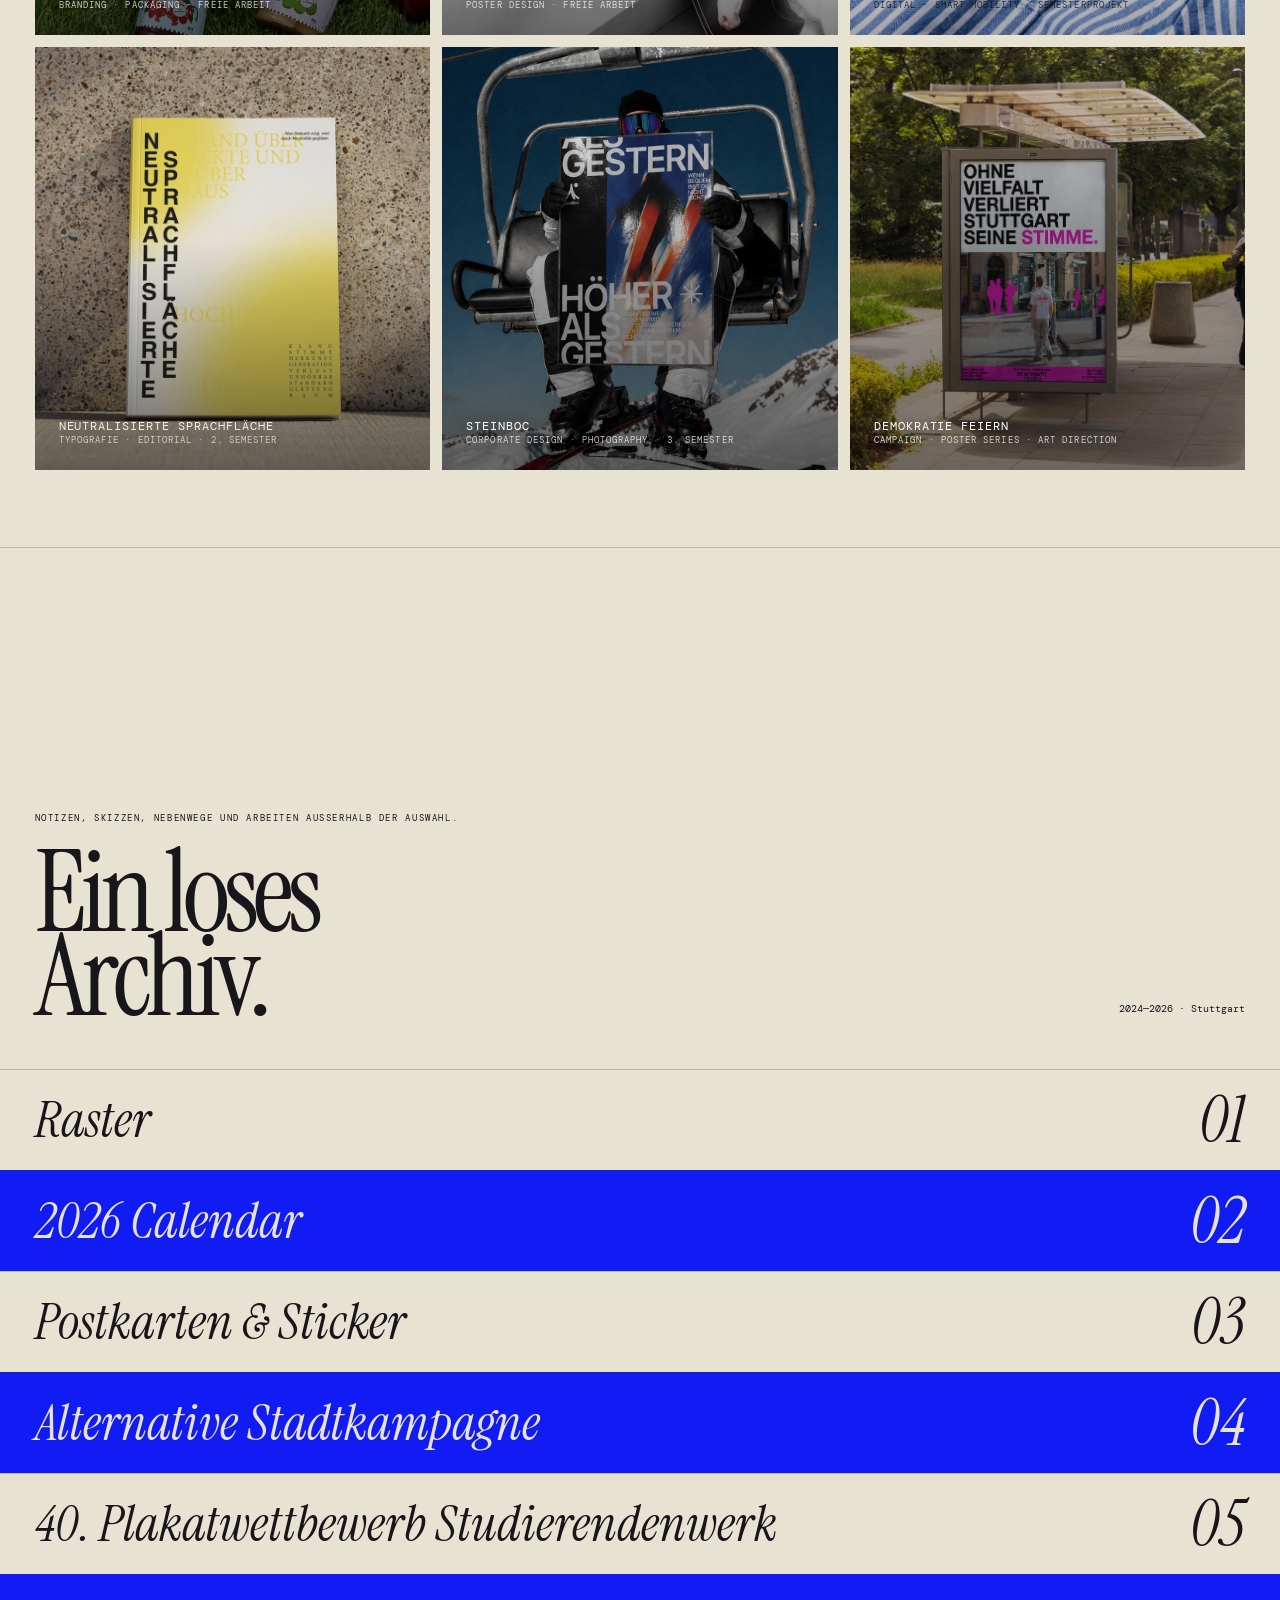
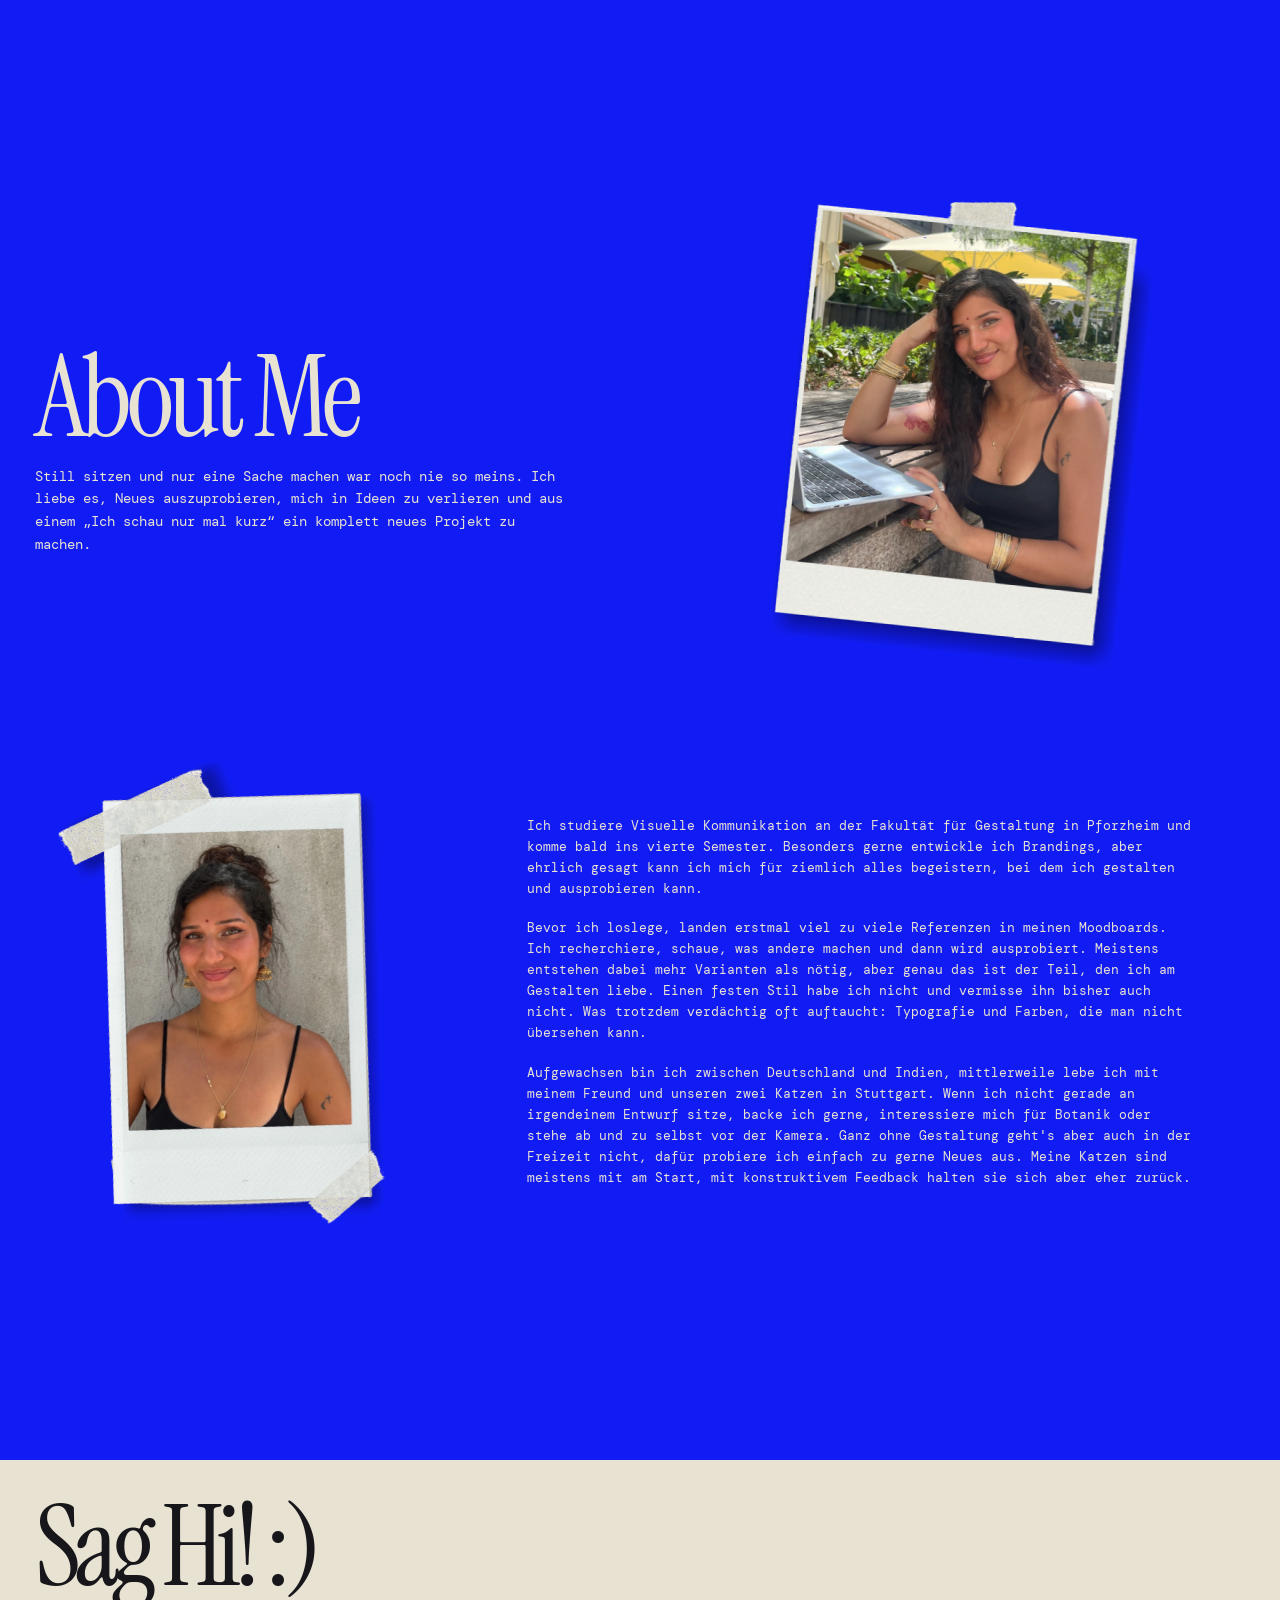
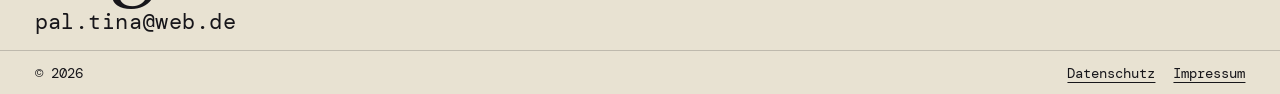
==== commit 7fa99980: "mobile fixes" ====
--- a/index.html
+++ b/index.html
@@ -8,7 +8,7 @@
   <link rel="preconnect" href="https://fonts.googleapis.com" />
   <link rel="preconnect" href="https://fonts.gstatic.com" crossorigin />
   <link href="https://fonts.googleapis.com/css2?family=DM+Mono:wght@300;400;500&family=Instrument+Serif:ital@0;1&display=swap" rel="stylesheet" />
-  <link rel="stylesheet" href="styles.css?v=mobile-side-frame-soft-20260820" />
+  <link rel="stylesheet" href="styles.css?v=mobile-full-frame-mask-20260820" />
 </head>
 <body>
   <div class="cursor-dot" aria-hidden="true"></div>
--- a/styles.css
+++ b/styles.css
@@ -6706,34 +6706,37 @@
 
   .envelope-hero::before,
   .envelope-hero::after{
-    content:"";
-    position:absolute;
-    top:0;
-    bottom:0;
-    width:42vw;
-    background-image:url("assets/flowers/flower-frame.webp");
-    background-size:auto 100%;
-    background-repeat:no-repeat;
-    pointer-events:none;
-    z-index:1;
-  }
-
-  .envelope-hero::before{
-    left:0;
-    background-position:left center;
-    -webkit-mask-image:linear-gradient(to right,#000 0 54%,rgba(0,0,0,.72) 72%,transparent 100%);
-    mask-image:linear-gradient(to right,#000 0 54%,rgba(0,0,0,.72) 72%,transparent 100%);
-  }
-
-  .envelope-hero::after{
-    right:0;
-    background-position:right center;
-    -webkit-mask-image:linear-gradient(to left,#000 0 54%,rgba(0,0,0,.72) 72%,transparent 100%);
-    mask-image:linear-gradient(to left,#000 0 54%,rgba(0,0,0,.72) 72%,transparent 100%);
+    content:none !important;
   }
 
   .hero-flower-frame{
-    display:none !important;
+    display:block !important;
+    width:100% !important;
+    height:100% !important;
+    object-fit:cover !important;
+    object-position:center center !important;
+    -webkit-mask-image:linear-gradient(
+      to right,
+      #000 0%,
+      #000 28%,
+      rgba(0,0,0,.28) 39%,
+      transparent 47%,
+      transparent 53%,
+      rgba(0,0,0,.28) 61%,
+      #000 72%,
+      #000 100%
+    ) !important;
+    mask-image:linear-gradient(
+      to right,
+      #000 0%,
+      #000 28%,
+      rgba(0,0,0,.28) 39%,
+      transparent 47%,
+      transparent 53%,
+      rgba(0,0,0,.28) 61%,
+      #000 72%,
+      #000 100%
+    ) !important;
   }
 
   .mail-scene{
@@ -6835,11 +6838,6 @@
     bottom:clamp(30px,5svh,52px) !important;
   }
 
-  .envelope-hero::before,
-  .envelope-hero::after{
-    width:38vw;
-  }
-
   .about-snapshot .about-bio{
     font-size:13.5px !important;
   }
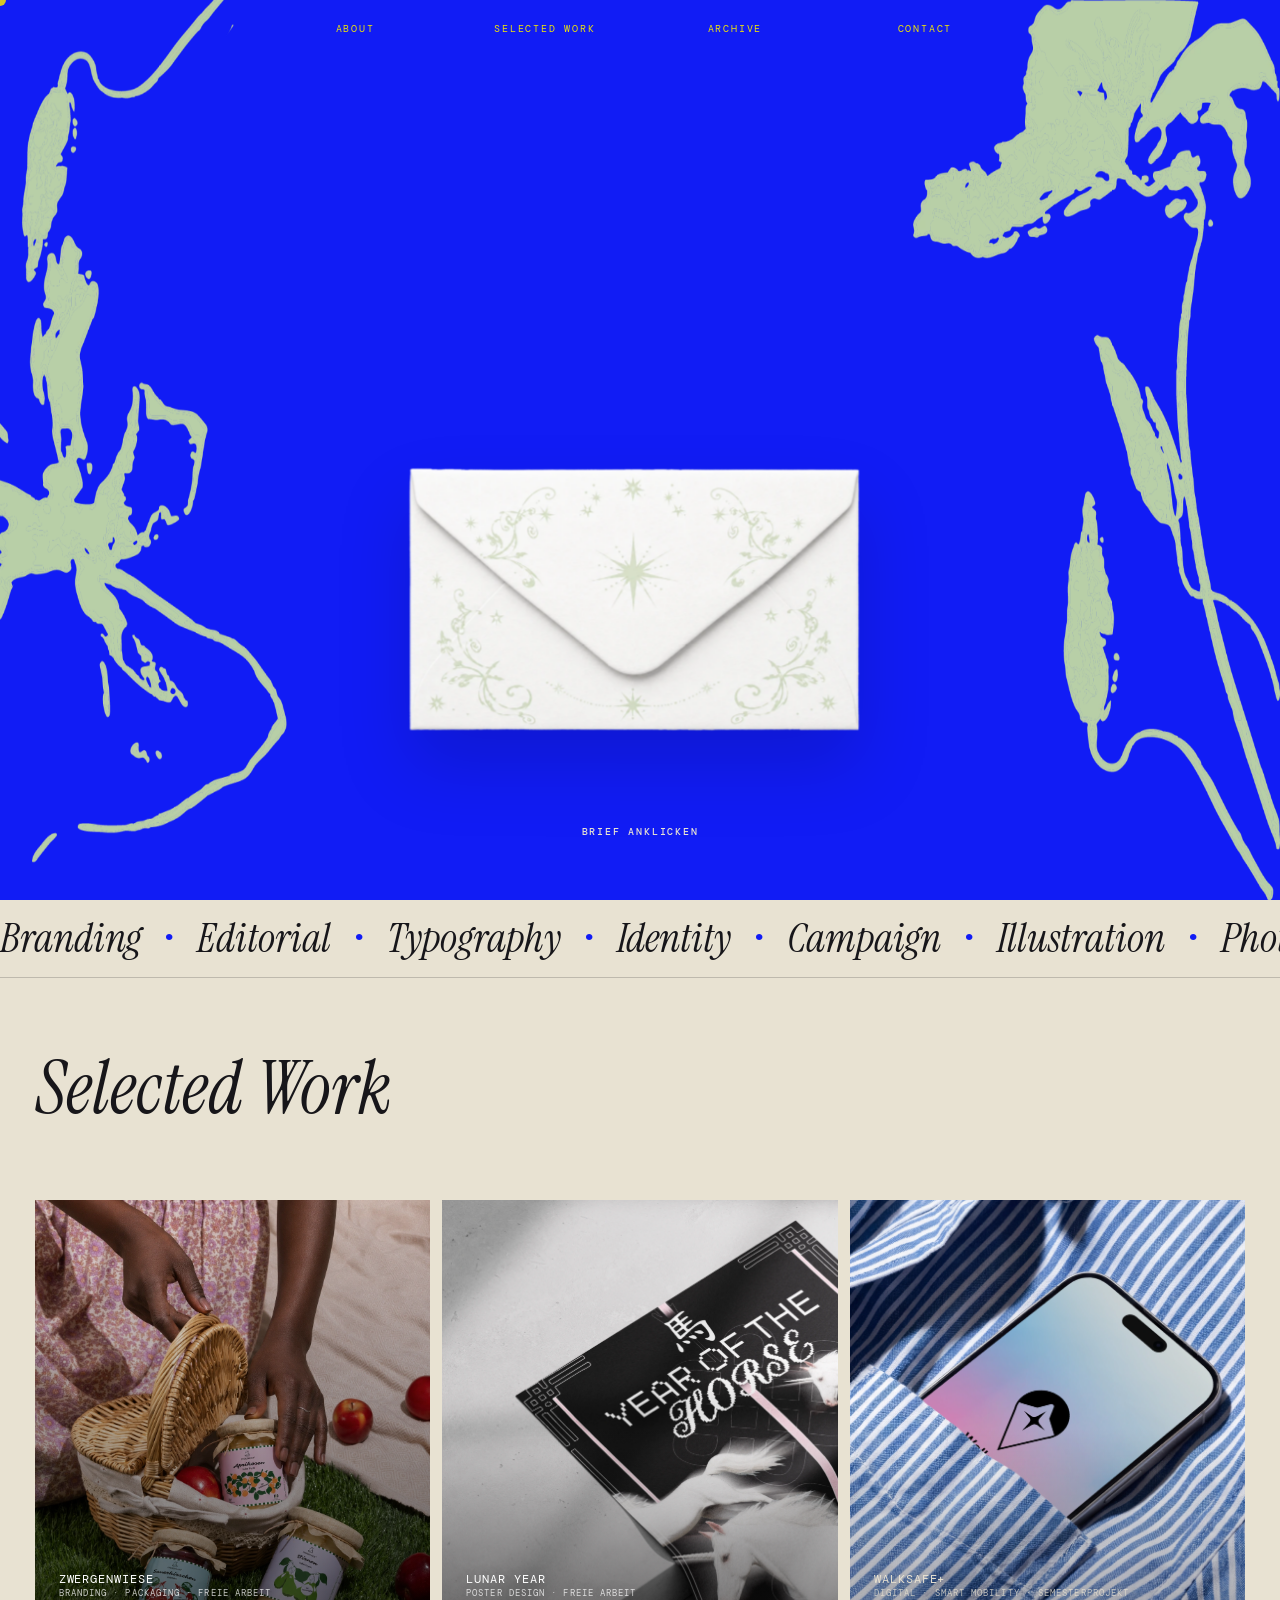
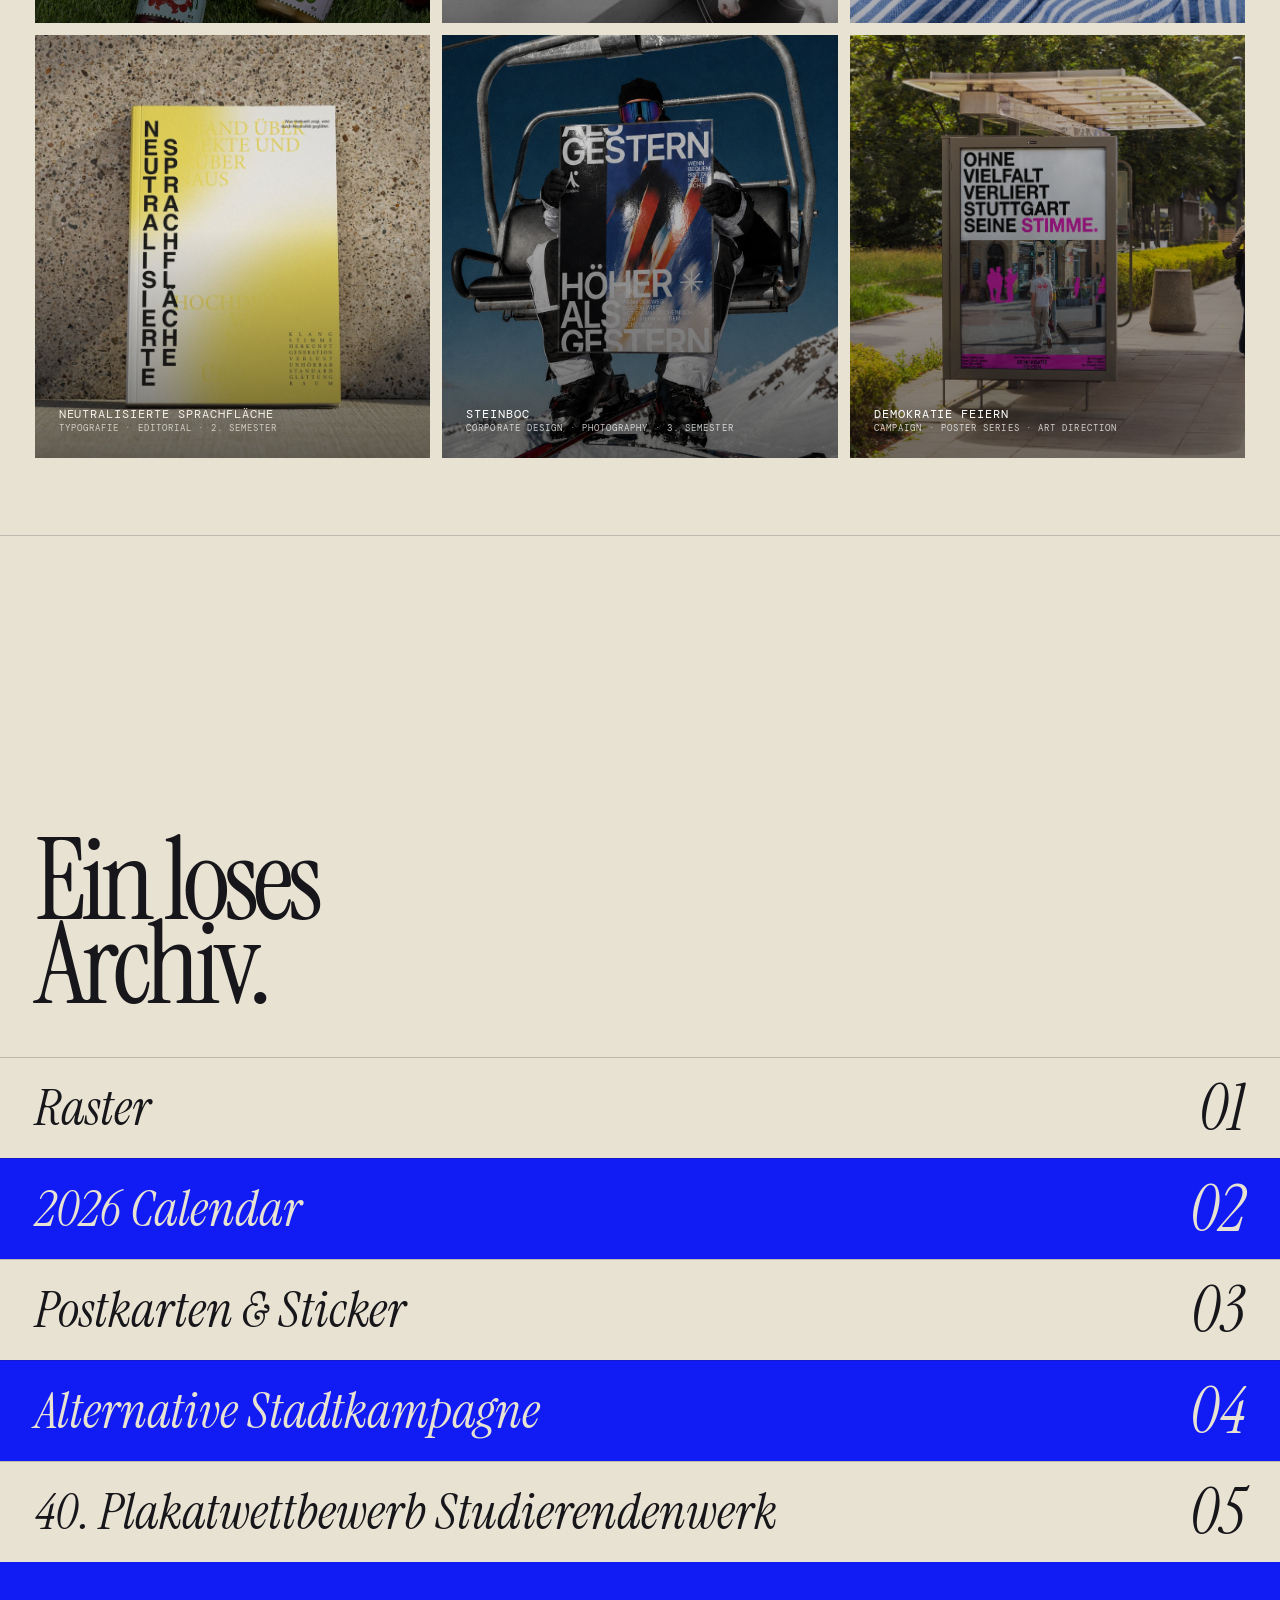
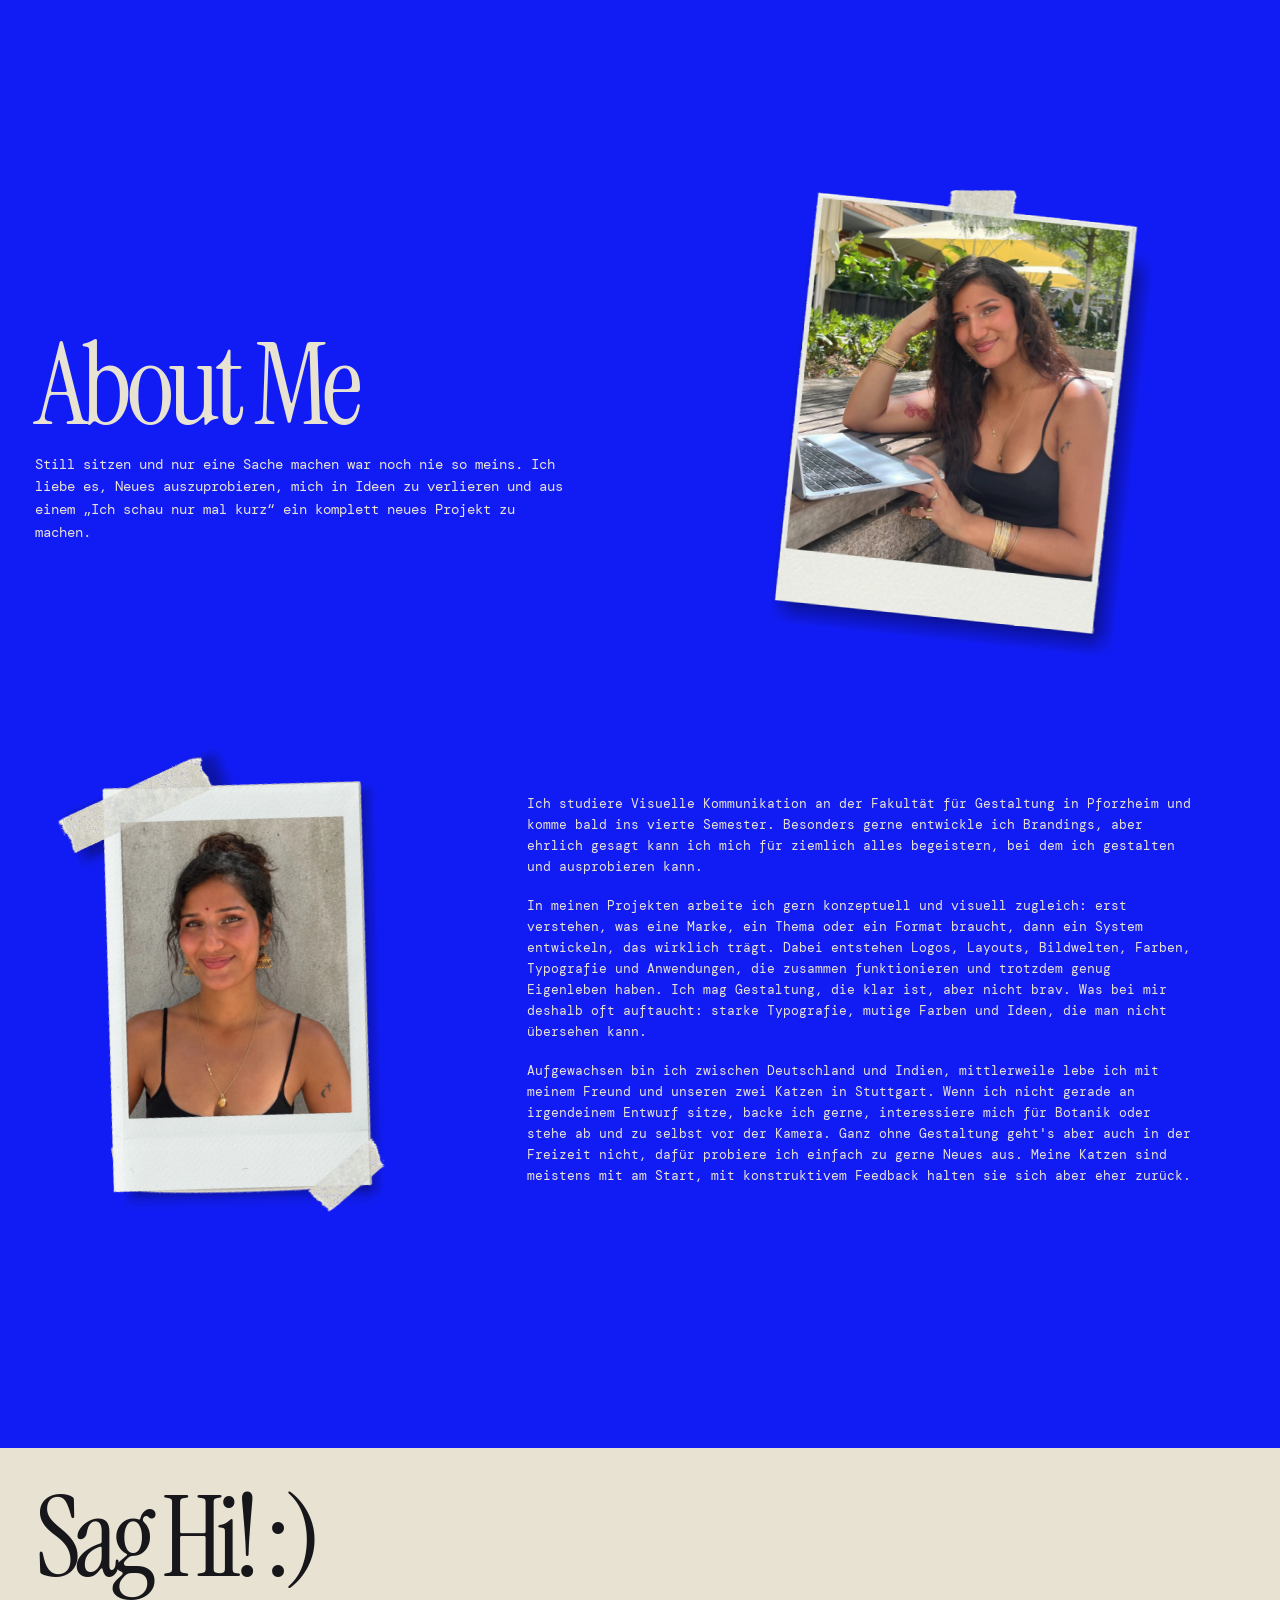
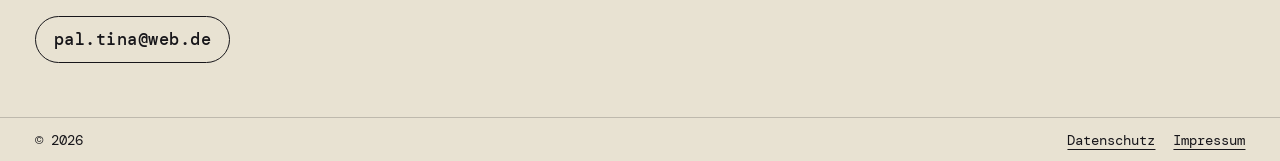
==== commit 25393540: "Piepmael" ====
--- a/index.html
+++ b/index.html
@@ -8,7 +8,7 @@
   <link rel="preconnect" href="https://fonts.googleapis.com" />
   <link rel="preconnect" href="https://fonts.gstatic.com" crossorigin />
   <link href="https://fonts.googleapis.com/css2?family=DM+Mono:wght@300;400;500&family=Instrument+Serif:ital@0;1&display=swap" rel="stylesheet" />
-  <link rel="stylesheet" href="styles.css?v=mobile-full-frame-mask-20260820" />
+  <link rel="stylesheet" href="styles.css?v=content-spacing-topbutton-20260820" />
 </head>
 <body>
   <div class="cursor-dot" aria-hidden="true"></div>
@@ -101,7 +101,6 @@
     <section id="selected" class="selected-grid beige-section section-pad">
       <div class="section-heading-row">
         <h2>Selected Work</h2>
-        <span>6 ausgewählte Projekte</span>
       </div>
 
       <div class="work-cards">
@@ -141,10 +140,8 @@
     <section id="archive" class="selected-list beige-section" aria-label="Archiv">
       <div class="selected-intro section-pad">
         <div>
-          <p class="eyebrow">Notizen, Skizzen, Nebenwege und Arbeiten außerhalb der Auswahl.</p>
           <h2>Ein loses<br />Archiv.</h2>
         </div>
-        <div class="selected-meta">2024—2026 · Stuttgart</div>
       </div>
       <div class="project-row raster-row" data-index="01" data-project="Raster" data-project-id="raster" tabindex="0" role="button" aria-label="Projekt Raster öffnen"><div class="project-title">Raster</div><div class="project-index">01</div></div>
       <div class="project-row calendar-row inverted" data-index="02" data-project="2026 Calendar" data-project-id="calendar" tabindex="0" role="button" aria-label="Projekt 2026 Calendar öffnen"><div class="project-title">2026 Calendar</div><div class="project-index">02</div></div>
@@ -163,7 +160,7 @@
         <figure class="about-photo about-photo-bottom"><img src="assets/about/about-polaroid-standing.webp" alt="Polaroid-Portrait von Tanvi" /></figure>
         <div class="about-bio">
           <p>Ich studiere Visuelle Kommunikation an der Fakultät für Gestaltung in Pforzheim und komme bald ins vierte Semester. Besonders gerne entwickle ich Brandings, aber ehrlich gesagt kann ich mich für ziemlich alles begeistern, bei dem ich gestalten und ausprobieren kann.</p>
-          <p>Bevor ich loslege, landen erstmal viel zu viele Referenzen in meinen Moodboards. Ich recherchiere, schaue, was andere machen und dann wird ausprobiert. Meistens entstehen dabei mehr Varianten als nötig, aber genau das ist der Teil, den ich am Gestalten liebe. Einen festen Stil habe ich nicht und vermisse ihn bisher auch nicht. Was trotzdem verdächtig oft auftaucht: Typografie und Farben, die man nicht übersehen kann.</p>
+          <p>In meinen Projekten arbeite ich gern konzeptuell und visuell zugleich: erst verstehen, was eine Marke, ein Thema oder ein Format braucht, dann ein System entwickeln, das wirklich trägt. Dabei entstehen Logos, Layouts, Bildwelten, Farben, Typografie und Anwendungen, die zusammen funktionieren und trotzdem genug Eigenleben haben. Ich mag Gestaltung, die klar ist, aber nicht brav. Was bei mir deshalb oft auftaucht: starke Typografie, mutige Farben und Ideen, die man nicht übersehen kann.</p>
           <p>Aufgewachsen bin ich zwischen Deutschland und Indien, mittlerweile lebe ich mit meinem Freund und unseren zwei Katzen in Stuttgart. Wenn ich nicht gerade an irgendeinem Entwurf sitze, backe ich gerne, interessiere mich für Botanik oder stehe ab und zu selbst vor der Kamera. Ganz ohne Gestaltung geht's aber auch in der Freizeit nicht, dafür probiere ich einfach zu gerne Neues aus. Meine Katzen sind meistens mit am Start, mit konstruktivem Feedback halten sie sich aber eher zurück.</p>
         </div>
       </div>
@@ -173,7 +170,7 @@
       <div class="contact-card section-pad" style="min-height:0;padding-top:0;padding-bottom:0;grid-template-columns:1fr;gap:0;">
         <div class="contact-copy">
           <h2>Sag Hi! :)</h2>
-          <a href="mailto:pal.tina@web.de">pal.tina@web.de</a>
+          <a class="email-button" href="mailto:pal.tina@web.de">pal.tina@web.de</a>
         </div>
       </div>
       <footer class="contact-footer beige-section">
@@ -834,6 +831,8 @@
         <div class="ly-feature-copy"><span class="ly-symbol">猴</span><p class="ly-label">AFFE · 2028</p><h3>Year of the Monkey</h3><p>2028 ist das Jahr des Affen. Es steht für Neugier, Cleverness und die Fähigkeit, immer noch einen anderen Weg zu finden. Genau so verhält sich auch das Motiv. Die Affen klettern übereinander, hängen im Format und ziehen mit ihren Schwänzen neue Linien durch die Komposition. Das tiefe Weinrot hält alles zusammen, ohne die Spielfreude auszubremsen.</p></div>
       </section>
     </article>
+
+    <button class="project-top-button" type="button" aria-label="Zurück nach oben">↑</button>
   </div>
 
   <script src="script.js"></script>
--- a/styles.css
+++ b/styles.css
@@ -685,7 +685,7 @@
 .envelope-hint{
   position:absolute;
   left:50%;
-  bottom:20px;
+  bottom:clamp(58px,7svh,92px);
   transform:translateX(-50%);
   margin:0;
   color:var(--cream);
@@ -6342,7 +6342,28 @@
   width:100% !important;
 }
 #contact .contact-copy h2{
-  margin:0 0 18px !important;
+  margin:0 0 30px !important;
+}
+#contact .contact-copy .email-button{
+  display:inline-flex !important;
+  align-items:center !important;
+  justify-content:center !important;
+  width:max-content !important;
+  max-width:100% !important;
+  padding:13px 18px !important;
+  border:1px solid currentColor !important;
+  border-radius:999px !important;
+  font:500 clamp(14px,1.35vw,20px)/1.1 var(--mono) !important;
+  letter-spacing:.03em !important;
+  text-decoration:none !important;
+  text-transform:none !important;
+  transition:background .22s ease,color .22s ease,transform .22s ease !important;
+}
+#contact .contact-copy .email-button:hover,
+#contact .contact-copy .email-button:focus-visible{
+  background:var(--ink) !important;
+  color:var(--cream) !important;
+  transform:translateY(-2px) !important;
 }
 #contact .contact-stopmotion{
   display:none !important;
@@ -6835,10 +6856,72 @@
   }
 
   .envelope-hint{
-    bottom:clamp(30px,5svh,52px) !important;
+    bottom:clamp(72px,9svh,110px) !important;
   }
 
   .about-snapshot .about-bio{
     font-size:13.5px !important;
   }
 }
+
+.project-top-button{
+  appearance:none;
+  display:block;
+  margin:clamp(54px,7vw,96px) auto clamp(64px,7vw,110px);
+  padding:14px 20px;
+  border:1px solid currentColor;
+  border-radius:0;
+  background:transparent;
+  color:inherit;
+  font:500 10px/1 var(--mono);
+  letter-spacing:.16em;
+  text-transform:uppercase;
+  cursor:pointer;
+  transition:background .22s ease,color .22s ease,transform .22s ease;
+}
+.project-top-button:hover,
+.project-top-button:focus-visible{
+  background:currentColor;
+  color:var(--cream);
+  transform:translateY(-2px);
+}
+
+/* 2026-08-20: final small UI corrections */
+.walksafe-card .card-no,
+.walksafe-card .card-name,
+.walksafe-card .card-type{
+  color:var(--cream) !important;
+  text-shadow:0 1px 18px rgba(0,0,0,.35) !important;
+}
+
+#contact .contact-card.section-pad{
+  height:auto !important;
+  min-height:220px !important;
+  padding-top:46px !important;
+  padding-bottom:54px !important;
+}
+
+#contact .contact-copy h2{
+  margin-bottom:34px !important;
+}
+
+.project-modal .project-top-button{
+  width:54px;
+  height:54px;
+  padding:0;
+  border-radius:50%;
+  background:#f3efe6;
+  border:1px solid rgba(23,22,26,.25);
+  color:#17161a;
+  display:grid;
+  place-items:center;
+  font:400 28px/1 var(--serif);
+  letter-spacing:0;
+  text-transform:none;
+}
+
+.project-modal .project-top-button:hover,
+.project-modal .project-top-button:focus-visible{
+  background:#17161a;
+  color:#f3efe6;
+}
